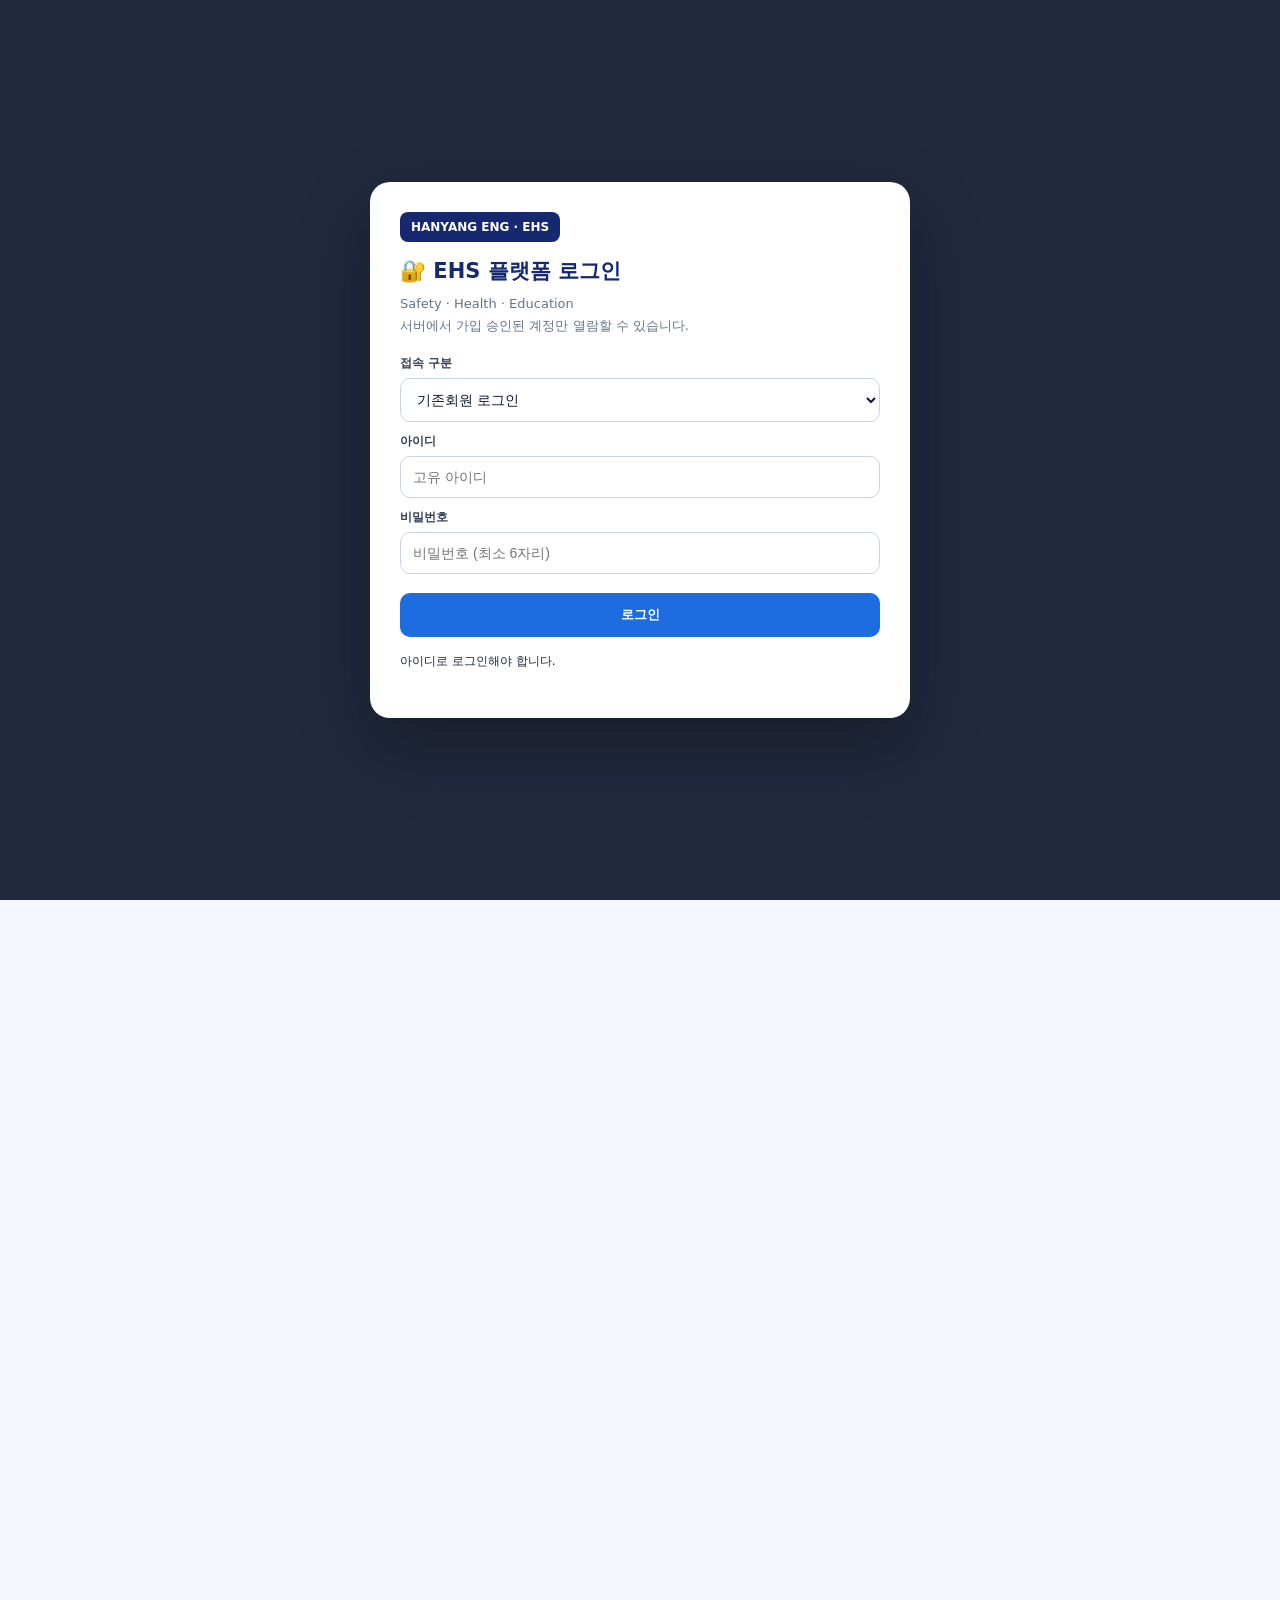
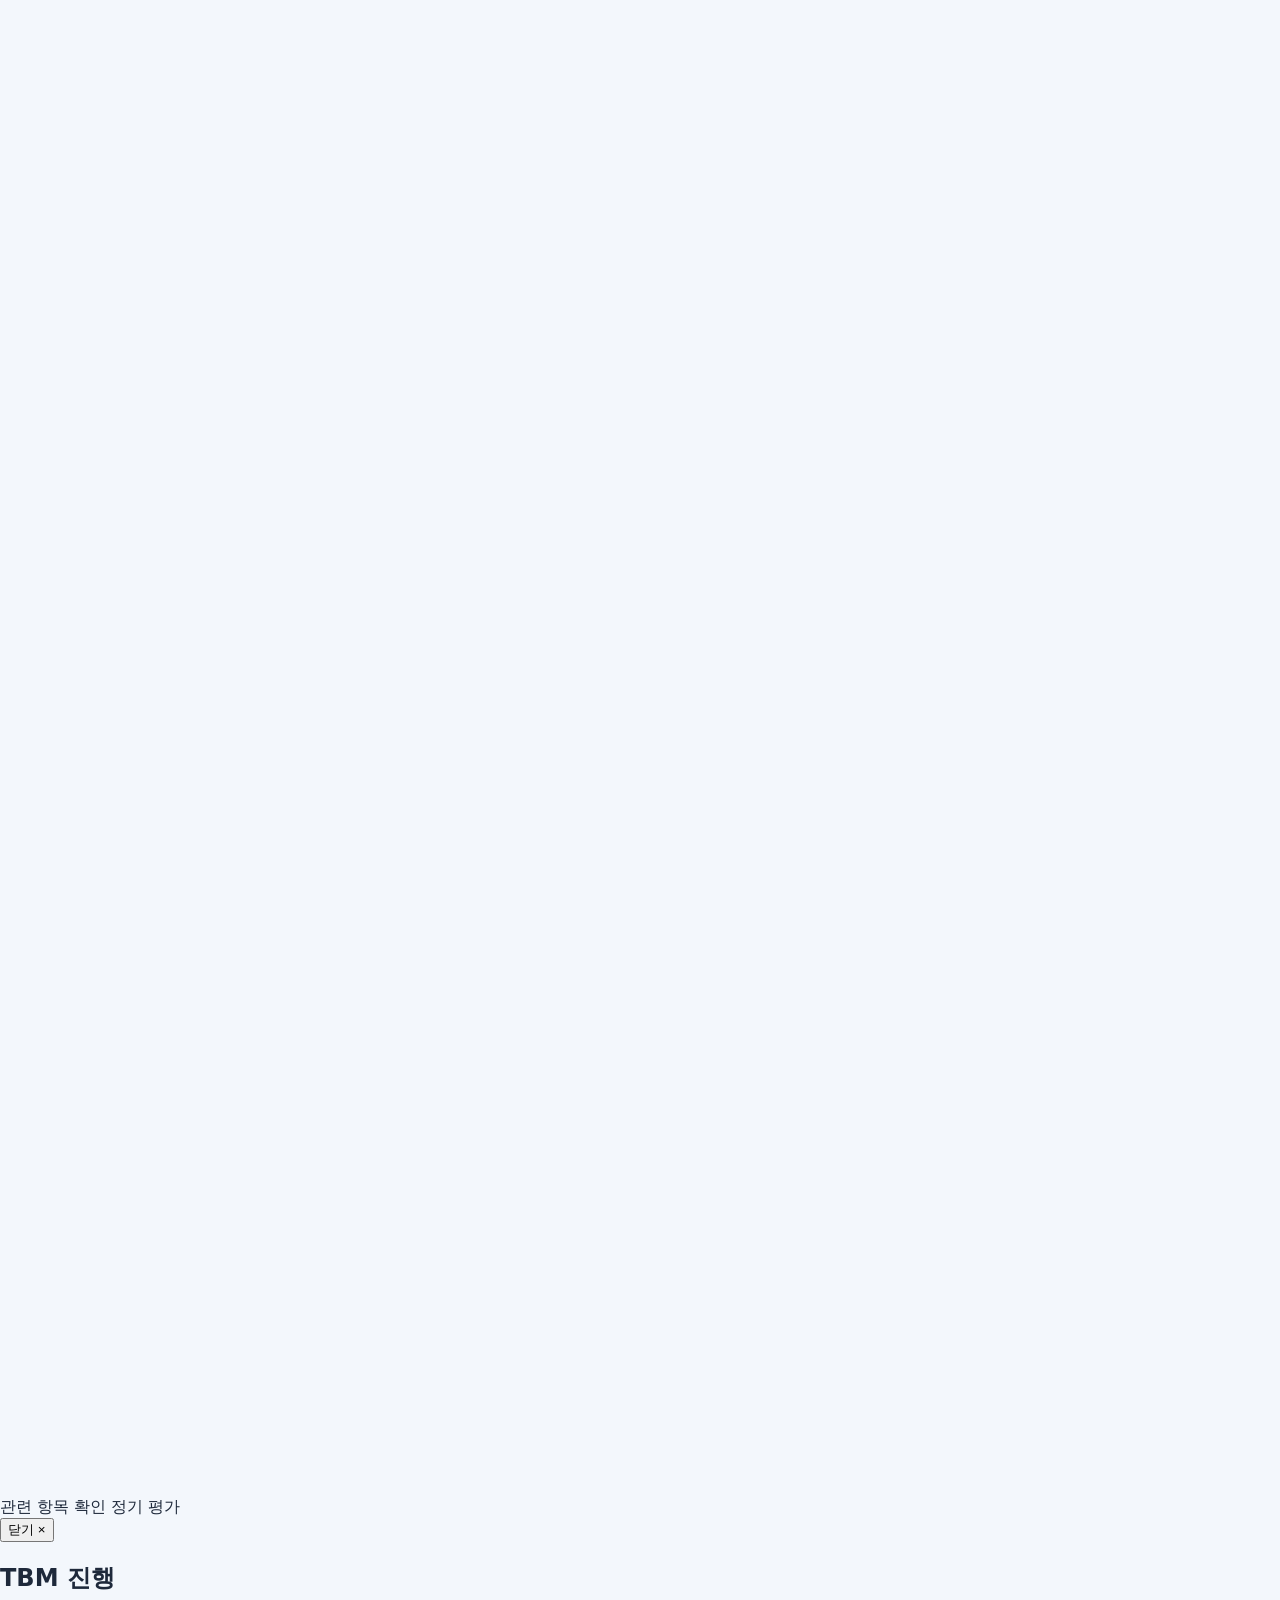
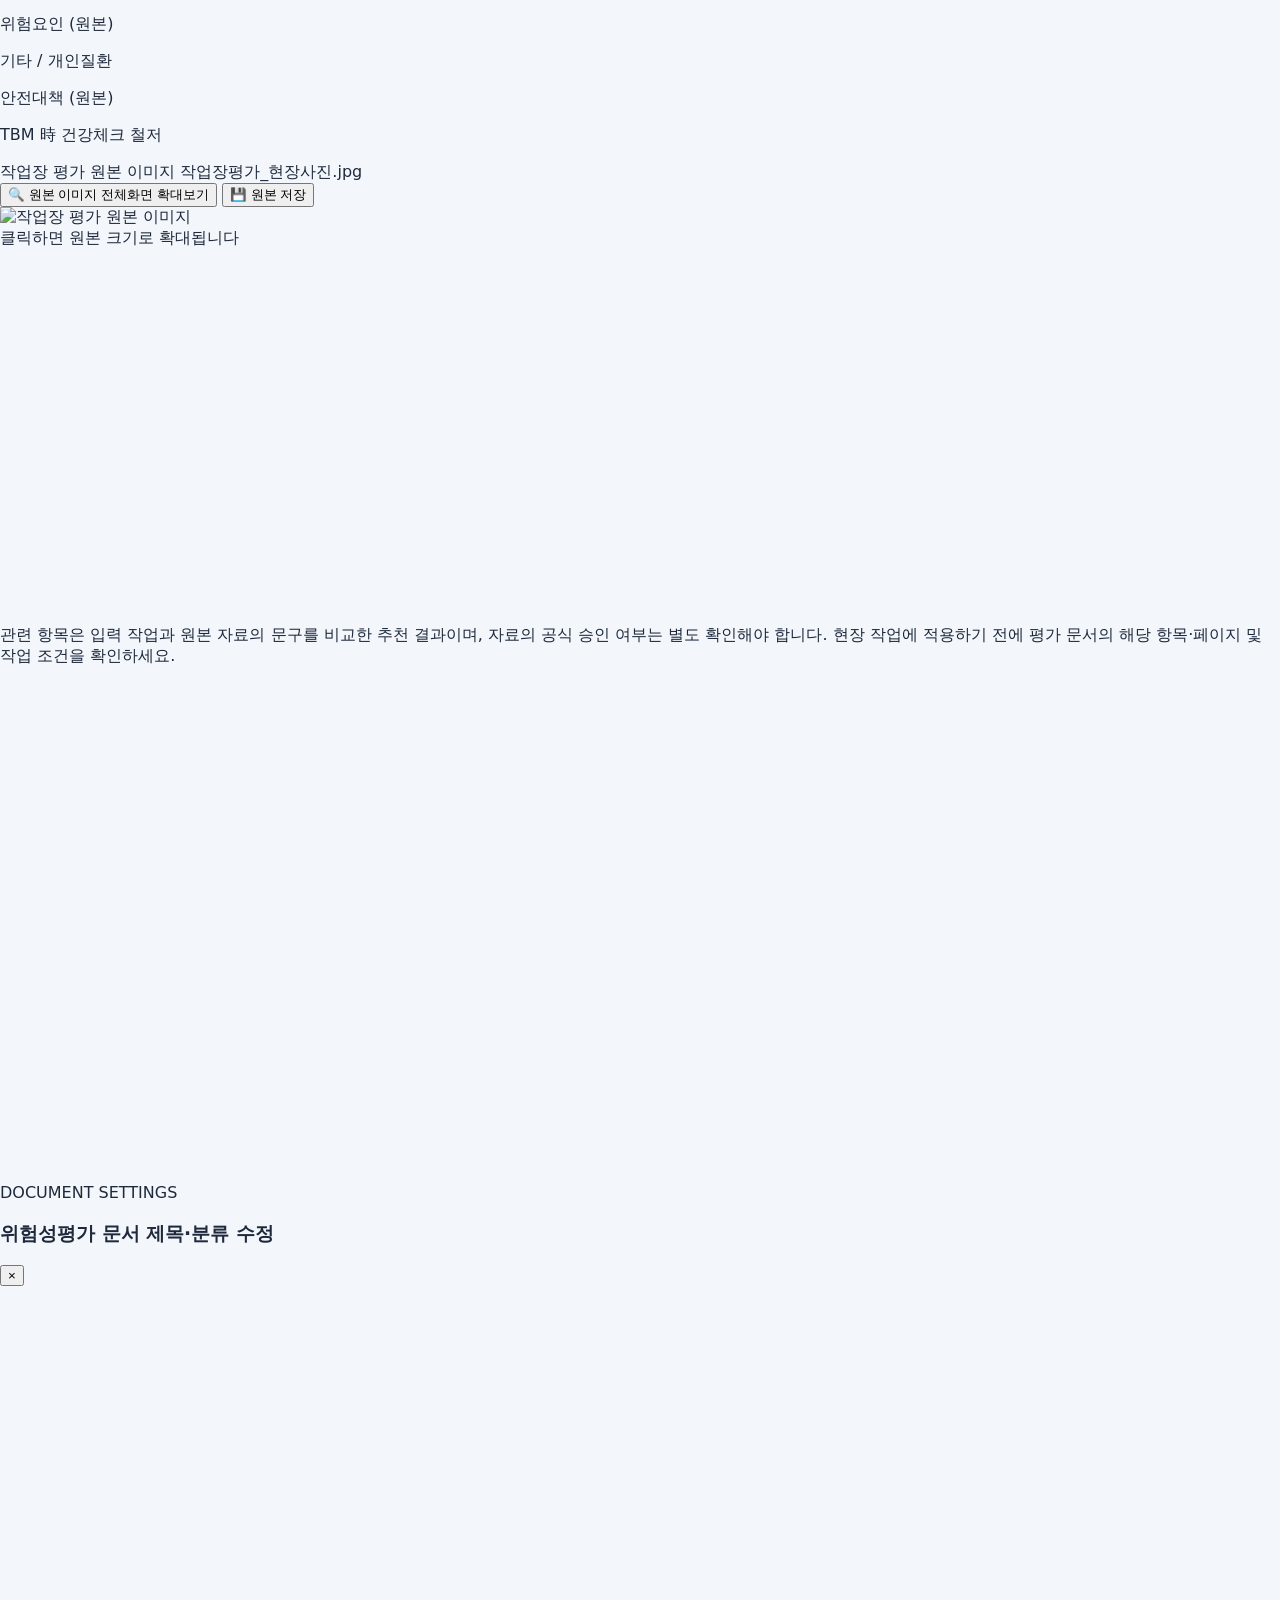
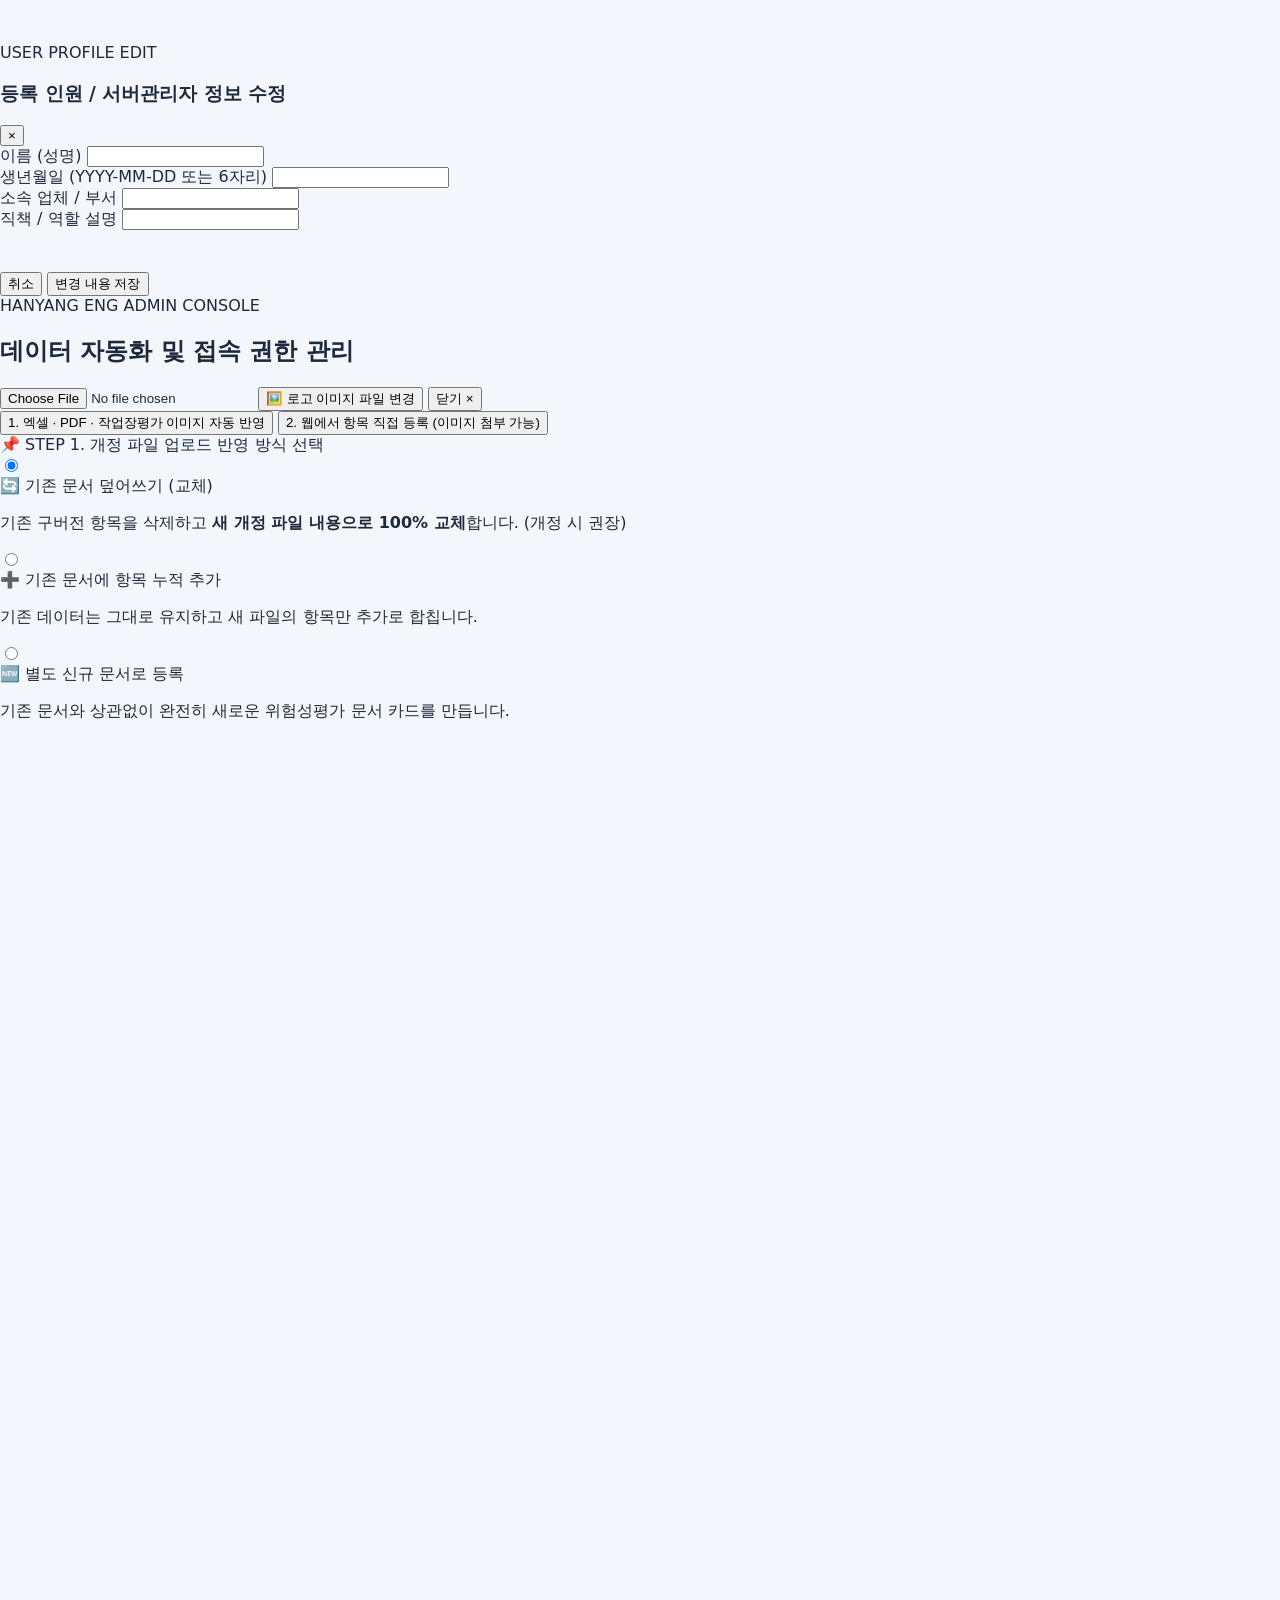
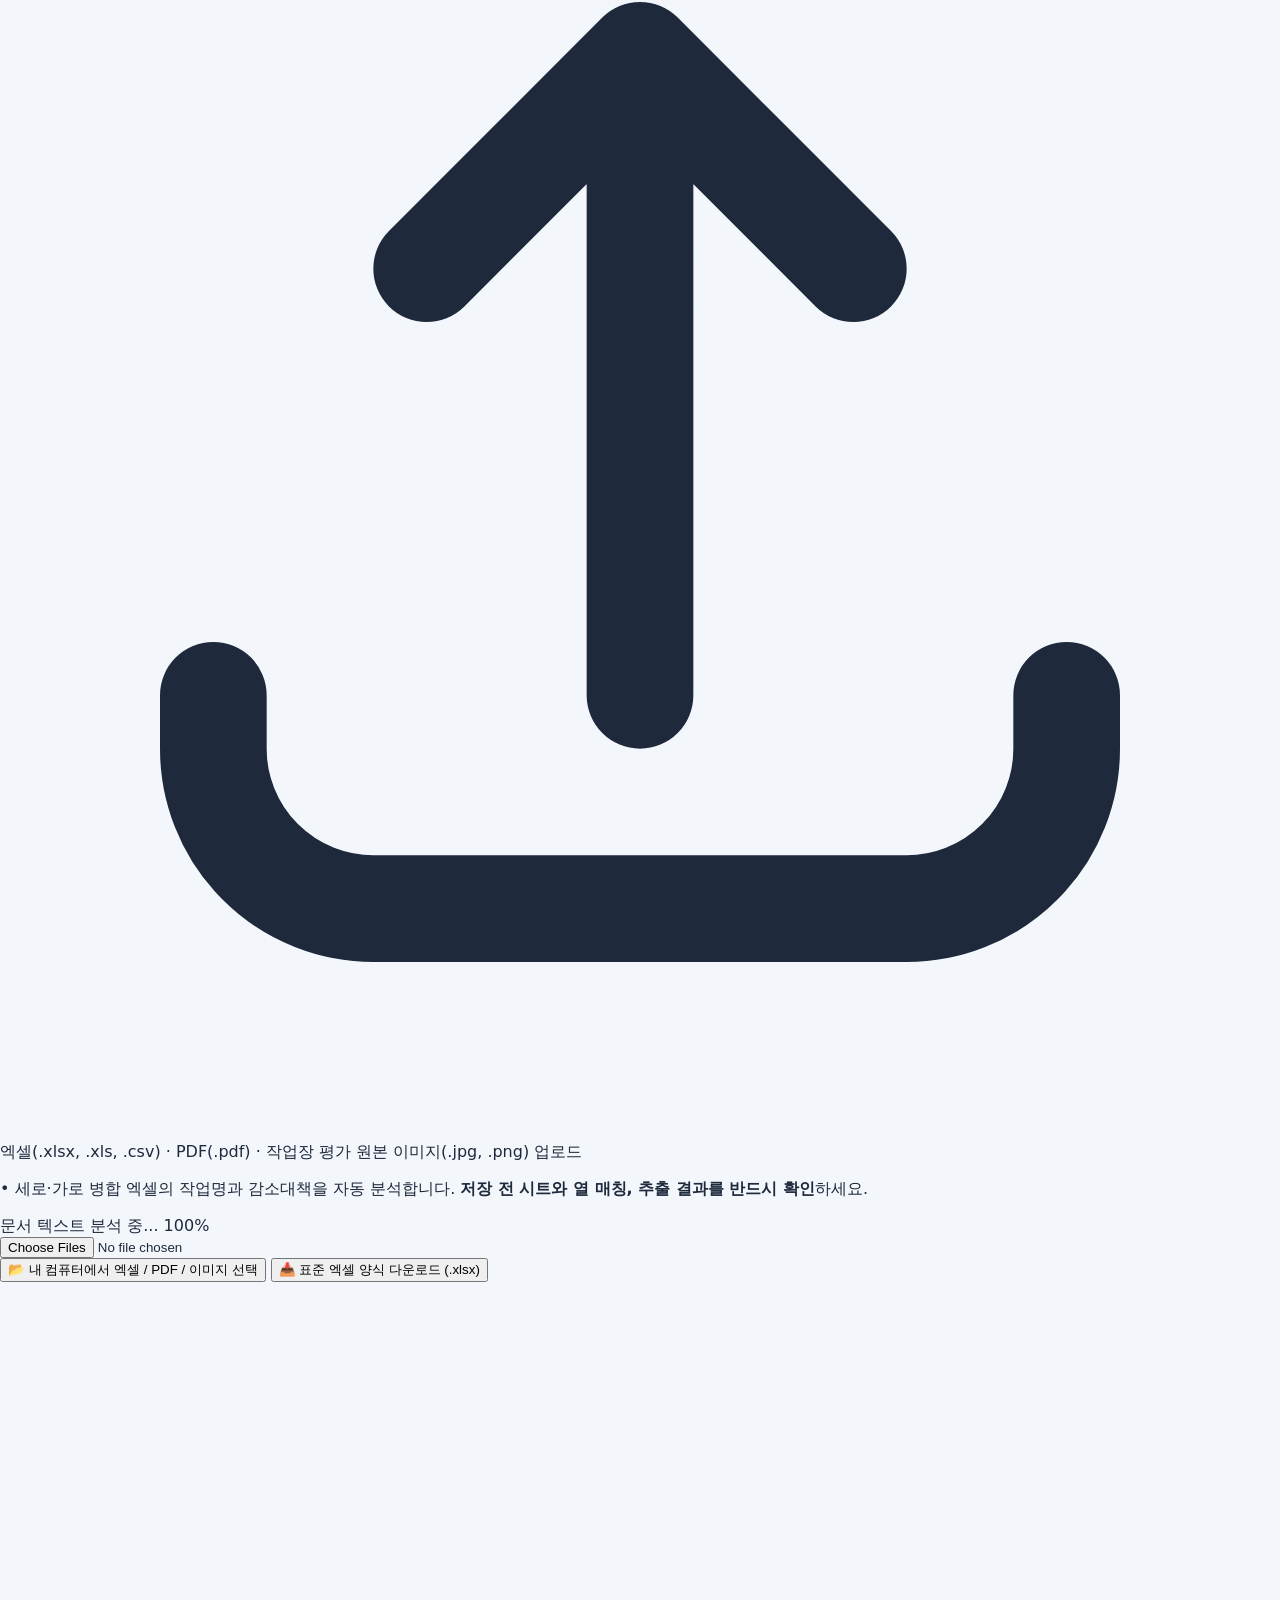
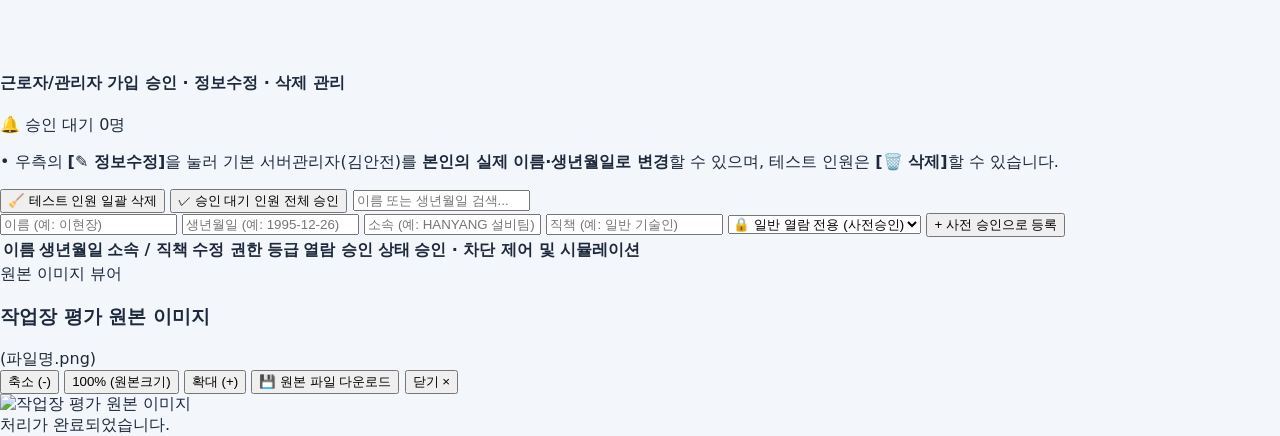
==== index.html @ 73faa761 "Escape untrusted risk display values and inline IDs only; retain Excel parsing, revision and storage" ====
<!DOCTYPE html>
<html lang="ko">
<head>
  <meta charset="UTF-8" />
  <meta name="viewport" content="width=device-width, initial-scale=1.0" />
  <link rel="stylesheet" href="./mobile-spreadsheet-export.css?v=20261122-1">
  <script src="./mobile-export-guard.js?v=20261122-1"></script>
  <!-- Browser-side baseline: does not alter login, account approval, or inline app scripts. -->
  <meta http-equiv="Content-Security-Policy" content="object-src 'none'; base-uri 'self'; form-action 'self'">
  <meta name="referrer" content="no-referrer">
  <title>한양이엔지 EHS 플랫폼 | 위험성평가 검색기</title>
  <!-- Tailwind CSS CDN -->
  <script src="https://cdn.tailwindcss.com"></script>
  <!-- SheetJS (엑셀 파일 자동 파싱 및 다운로드 라이브러리) -->
  <script src="https://cdnjs.cloudflare.com/ajax/libs/xlsx/0.18.5/xlsx.full.min.js"></script>
  <!-- Mozilla PDF.js (PDF 문서 텍스트 추출 및 자동 파싱 라이브러리) -->
  <script src="https://cdnjs.cloudflare.com/ajax/libs/pdf.js/3.11.174/pdf.min.js"></script>
  <!-- Pretendard 웹폰트 -->
  <link rel="stylesheet" as="style" crossorigin href="https://cdn.jsdelivr.net/gh/orioncactus/pretendard@v1.3.9/dist/web/static/pretendard.min.css" />
  <style>
    body {
      font-family: 'Pretendard', -apple-system, BlinkMacSystemFont, system-ui, Roboto, sans-serif;
      background-color: #f3f7fc;
      color: #1e293b;
      margin: 0;
      padding: 0;
    }
    ::-webkit-scrollbar {
      width: 8px;
      height: 8px;
    }
    ::-webkit-scrollbar-track {
      background: #f1f5f9;
    }
    ::-webkit-scrollbar-thumb {
      background: #cbd5e1;
      border-radius: 4px;
    }
    ::-webkit-scrollbar-thumb:hover {
      background: #94a3b8;
    }
    .item-card-accent {
      border-left: 4px solid #1d6ce0;
    }
    .hero-banner-bg {
      background: linear-gradient(135deg, #ffffff 0%, #f8fbff 60%, #eef5ff 100%);
    }
  </style>
<style id="sheUnifiedPortalStyles">
:root{--she-navy:#16286e;--she-blue:#1d6ce0;--she-muted:#64748b}
body.she-portal-active > main{display:none!important}
body.she-locked > main,body.she-locked > header,body.she-locked #shePortal{visibility:hidden!important}
body:not(.she-portal-active) #shePortal{display:none!important}
#shePortal{width:min(1180px,calc(100% - 32px));margin:30px auto 80px;flex:1}
.she-hero{background:linear-gradient(120deg,#16286e 0%,#1d6ce0 100%);color:white;border-radius:24px;padding:38px 40px 35px;box-shadow:0 18px 40px #16286e20}
.she-kicker{font-weight:900;letter-spacing:1.7px;color:#bfdbfe;font-size:12px;margin-bottom:14px}
.she-hero h1{font-size:clamp(23px,3.8vw,36px);font-weight:900;letter-spacing:-1.2px;line-height:1.38}
.she-hero h1 small{display:block;font-size:clamp(15px,2.1vw,19px);font-weight:650;letter-spacing:0;margin-top:6px;color:#e0e7ff}
.she-portal-search{margin-top:30px;display:flex;gap:8px;border-radius:14px;padding:6px;background:white;box-shadow:0 6px 25px #02061733}
.she-portal-search input{min-width:0;flex:1;font-size:15px;font-weight:600;color:#1e293b;padding:12px 15px;border:0;outline:none;border-radius:10px}
.she-portal-search button{border:0;border-radius:10px;padding:12px 24px;color:white;background:#16286e;font-weight:800;cursor:pointer}
.she-portal-search button:hover{background:#0c1e5d}
.she-section-heading{font-size:20px;font-weight:900;margin:30px 2px 17px;color:#16286e}
.she-modules{display:grid;grid-template-columns:repeat(3,minmax(0,1fr));gap:16px}
.she-module{background:white;min-height:218px;border:1px solid #dae6f5;border-radius:20px;padding:24px;display:flex;flex-direction:column;justify-content:space-between;align-items:flex-start;box-shadow:0 8px 25px #16286e0a;transition:transform .16s,border .16s}
.she-module:hover{transform:translateY(-3px);border-color:#93c5fd;box-shadow:0 12px 32px #16286e1c}
.she-module-icon{font-size:40px;line-height:1.25}
.she-module-label{font-size:18px;color:#16286e;font-weight:900;letter-spacing:-.2px;margin-top:14px}
.she-module-sub{font-size:13px;color:#52617a;font-weight:750;letter-spacing:.2px}
.she-module button{padding:10px 13px;border-radius:10px;border:1px solid #dbeafe;background:#eff6ff;color:#1d4ed8;font-size:12px;font-weight:850;cursor:pointer;align-self:stretch;text-align:center;margin-top:16px}
.she-module button:hover{background:#dbeafe}
.she-module.is-disabled{opacity:.54;filter:grayscale(.3)}
.she-module.is-disabled button{background:#f1f5f9;color:#64748b;border-color:#e2e8f0}
.she-header-control{display:none;align-items:center;gap:4px;padding:7px 10px;border-radius:9px;background:#f1f5f9;border:1px solid #cbd5e1;color:#334155;font-size:12px;font-weight:800;cursor:pointer;white-space:nowrap}
#sheMaintenanceToggle.is-on{background:#fef3c7;color:#92400e;border-color:#f59e0b}
#sheSearchBackButton{background:#eaf2ff;color:#1d4ed8}
.she-modal-backdrop{position:fixed;inset:0;z-index:100030;background:rgba(5,13,37,.88);backdrop-filter:blur(5px);display:flex;align-items:center;justify-content:center;padding:18px}
.she-modal-backdrop.hidden{display:none!important}
.she-gate-box{background:white;border-radius:20px;padding:30px;box-shadow:0 28px 70px #0005;width:min(480px,100%);max-height:90vh;overflow-y:auto}
.she-gate-logo{display:inline-flex;background:#16286e;color:white;border-radius:8px;font-weight:900;padding:8px 11px;font-size:12px}
.she-gate-box h2{font-size:21px;color:#16286e;font-weight:900;margin:15px 0 8px}
.she-gate-box p{color:#64748b;font-size:13px;line-height:1.7;margin:0 0 18px}
.she-gate-form{display:flex;flex-direction:column;gap:11px}
.she-gate-form label{font-weight:750;color:#334155;font-size:12px;display:flex;flex-direction:column;gap:6px}
.she-gate-form input,.she-gate-form select{background:white;color:#0f172a;border:1px solid #cbd5e1;border-radius:10px;padding:12px;font-size:14px;outline:none}
.she-gate-form [hidden]{display:none!important}
.she-gate-form button{border:0;background:#1d6ce0;color:white;font-weight:850;border-radius:10px;padding:13px;margin-top:8px;cursor:pointer}
.she-gate-form button:disabled{opacity:.5;cursor:wait}
#sheAuthMessage{min-height:36px;font-size:12px;line-height:1.5;margin-top:15px;white-space:pre-wrap}
.she-maint-box{text-align:center;background:white;padding:46px 34px;border-radius:22px;max-width:475px;width:100%}
.she-maint-box h2{font-size:24px;color:#16286e;font-weight:900;margin:12px 0}
.she-maint-box p{font-size:14px;color:#475569;line-height:1.7}
.she-maint-box button{border:0;border-radius:10px;background:#1d6ce0;color:white;padding:12px 20px;font-weight:800;margin-top:17px;cursor:pointer}
.she-permission-chips{display:flex;gap:5px;flex-wrap:wrap;min-width:290px}
.she-permission-chips label{display:inline-flex;gap:3px;align-items:center;background:#eff6ff;border:1px solid #bfdbfe;border-radius:7px;padding:5px 7px;color:#1e40af;font-size:10px;font-weight:900}
.she-permission-chips input{accent-color:#1d6ce0;width:14px;height:14px}
.she-fixed-label{font-size:10px;color:#2563eb;margin-top:6px;font-weight:800}
.she-risk-card:focus-visible{outline:3px solid #60a5fa;outline-offset:2px}
.she-risk-top{display:flex;justify-content:space-between;align-items:flex-start;gap:12px}
.she-risk-top h4{font-size:16px;font-weight:900;color:#0f172a;line-height:1.5}
.she-risk-top>span{font-size:12px;color:#64748b;white-space:nowrap}
.she-risk-badges{display:flex;gap:7px;flex-wrap:wrap;margin:14px 0}
.she-badge{border-radius:6px;padding:4px 8px;font-size:11px;font-weight:750;overflow-wrap:anywhere}
.she-badge-blue{background:#eff6ff;color:#1d4ed8}.she-badge-red{background:#fef2f2;color:#b91c1c}
.she-badge-slate{background:#f1f5f9;color:#475569}.she-badge-green{background:#ecfdf5;color:#047857}
.she-measure{background:#f8fafd;border:1px solid #e2e8f0;border-radius:12px;padding:15px;margin:12px 0}
.she-measure strong{font-size:12px;color:#1d6ce0}.she-measure p{font-size:13px;color:#334155;line-height:1.75;white-space:pre-wrap;margin-top:6px}
.she-image-row{display:flex;gap:13px;align-items:center;background:#eff6ff;border-radius:12px;padding:12px;margin:12px 0;font-size:12px;color:#1d4ed8}
.she-image-row img{height:64px;width:100px;object-fit:cover;border-radius:6px;flex-shrink:0}
.she-risk-meta{display:flex;gap:15px;flex-wrap:wrap;align-items:center;justify-content:space-between;font-size:12px;color:#64748b;line-height:1.6}
.she-risk-meta b{color:#1d6ce0}
#shePaginationBar{display:flex;align-items:center;justify-content:space-between;gap:12px;flex-wrap:wrap;padding:20px 8px;margin:10px 0;color:#334155;font-size:13px;font-weight:750}
#shePaginationBar[hidden]{display:none!important}
#sheLoadMore{background:#1d6ce0;color:white;border-radius:10px;padding:10px 19px;font-weight:800;border:0;cursor:pointer}
#sheLoadMore[hidden]{display:none!important}
.she-empty-items{background:white;border:1px solid #e2e8f0;border-radius:14px;padding:38px;text-align:center;font-size:14px;color:#64748b}
#serverAdminAuthModal,#loginSwitchModal,#workerGateModal,#accessDeniedOverlay{display:none!important}
@media(max-width:850px){.she-modules{grid-template-columns:repeat(2,minmax(0,1fr))}#shePortal{width:calc(100% - 25px)}.she-hero{padding:28px 23px}}
@media(max-width:620px){.she-modules{grid-template-columns:1fr}.she-module{min-height:175px}.she-portal-search button{padding:9px 14px}.she-risk-top{flex-direction:column;gap:3px}.she-hero{padding:24px 18px}.she-gate-box{padding:24px}}
</style>
<script>window.__sheManagedPagination = true;</script>
<link rel="stylesheet" href="./mobile-main.css?v=20261121c" media="screen">
<style id="sheAdminMatrixStyles">
/* V24 user access matrix: fixed column geometry and matched checkbox rows. */
#sheSecureAdmin .she-admin-panel {
  box-sizing:border-box; width:min(100%,1280px); max-width:1280px;
  min-height:0!important; max-height:92dvh; overflow-y:auto;
  margin:0 auto; padding:24px 26px; background:#fff; border-radius:18px;
  color:#16286e; box-shadow:0 18px 60px rgba(13,34,78,.16);
}
#sheSecureAdmin .she-admin-table-wrap {
  border:1px solid #dce6f2; border-radius:12px; overflow:auto;
  background:#fff; scrollbar-gutter:stable;
}
#sheSecureAdmin table.she-admin-mobile-table {
  border-collapse:separate; border-spacing:0; table-layout:fixed;
  width:100%; min-width:1160px!important; font-size:12px;
}
#sheSecureAdmin .she-admin-mobile-table th,
#sheSecureAdmin .she-admin-mobile-table td {
  padding:11px 7px!important; box-sizing:border-box; text-align:center;
  vertical-align:middle; border-bottom:1px solid #e3eaf4;
}
#sheSecureAdmin .she-admin-mobile-table th {
  color:#19376b; font-weight:800; line-height:1.3;
  border-right:1px solid #e5edf7;
}
#sheSecureAdmin .she-admin-mobile-table thead tr:first-child th {
  background:#eaf2ff; border-bottom:1px solid #cbdcf5;
}
#sheSecureAdmin .she-admin-mobile-table thead tr:nth-child(2) th {
  background:#f5f9ff; color:#42628c; font-size:11px;
}
#sheSecureAdmin .she-admin-mobile-table tbody tr:nth-child(even) td {background:#f9fbfe}
#sheSecureAdmin .she-admin-mobile-table tbody tr:hover td {background:#eff6ff}
#sheSecureAdmin .she-admin-mobile-table tbody td:nth-child(-n+2) {
  text-align:left; font-weight:650; overflow-wrap:anywhere;
}
#sheSecureAdmin .she-admin-mobile-table td select {
  width:100%; min-width:0; max-width:100%; box-sizing:border-box;
  padding:8px 7px; text-align:center; font-size:12px;
  border:1px solid #cbd9eb; border-radius:8px; background:#fff; color:#243c68;
}
#sheSecureAdmin .she-admin-mobile-table td input[type="checkbox"] {
  width:18px; height:18px; margin:0 auto; display:block;
  accent-color:#1d6ce0; cursor:pointer;
}
#sheSecureAdmin .she-admin-mobile-table td input[type="checkbox"]:disabled {cursor:not-allowed}
#sheSecureAdmin .she-admin-mobile-table .she-admin-actions {
  display:flex; align-items:center; justify-content:center;
  flex-wrap:wrap; gap:6px;
}
#sheSecureAdmin .she-admin-mobile-table .she-admin-actions button {
  padding:7px 9px; white-space:nowrap; font-size:11px; line-height:1.4;
}
#sheSecureAdmin .she-admin-table-note {
  font-size:11px; color:#64748b; margin:7px 0 0; line-height:1.5;
}
@media (min-width:768px) and (max-width:1180px) {
  #sheSecureAdmin {padding:14px!important}
  #sheSecureAdmin .she-admin-panel {padding:18px!important;max-height:calc(100dvh - 28px)}
  #sheSecureAdmin .she-admin-table-wrap {border:0;overflow:visible}
  #sheSecureAdmin table.she-admin-mobile-table {
    display:block; min-width:0!important; width:100%; table-layout:auto;
  }
  #sheSecureAdmin .she-admin-mobile-table colgroup,
  #sheSecureAdmin .she-admin-mobile-table thead {display:none}
  #sheSecureAdmin .she-admin-mobile-table tbody {
    display:grid; grid-template-columns:minmax(0,1fr); gap:12px;
  }
  #sheSecureAdmin .she-admin-mobile-table tbody tr {
    display:grid; grid-template-columns:repeat(4,minmax(0,1fr));
    gap:8px; padding:14px; background:#fff; border:1px solid #dce6f2!important;
    border-radius:12px; box-shadow:0 4px 12px rgba(22,40,110,.04);
  }
  #sheSecureAdmin .she-admin-mobile-table tbody td {
    display:flex; min-width:0; flex-direction:column; align-items:center;
    justify-content:center; gap:8px; padding:9px 5px!important;
    text-align:center!important; border:0; border-radius:8px;
    background:#f7faff;
  }
  #sheSecureAdmin .she-admin-mobile-table tbody td:nth-child(-n+5) {
    background:#eef4fd; overflow-wrap:anywhere;
  }
  #sheSecureAdmin .she-admin-mobile-table tbody td::before {
    content:attr(data-mobile-label); display:block; font-size:11px;
    font-weight:750; color:#607694; line-height:1.25;
  }
  #sheSecureAdmin .she-admin-mobile-table tbody td:last-child {
    grid-column:1/-1; display:flex; flex-direction:row;
    justify-content:space-between; padding:9px 12px!important;
    background:#f1f5fb;
  }
  #sheSecureAdmin .she-admin-mobile-table tbody td select {font-size:12px}
  #sheSecureAdmin .she-admin-mobile-table .she-admin-actions {justify-content:flex-end}
}
@media (max-width:767px) {
  #sheSecureAdmin .she-admin-panel {width:100%;max-height:calc(100dvh - 20px);padding:14px!important}
  #sheSecureAdmin .she-admin-table-wrap {border:0;overflow:visible}
  #sheSecureAdmin table.she-admin-mobile-table {min-width:0!important}
  #sheSecureAdmin .she-admin-mobile-table .she-admin-actions {justify-content:flex-end}
}
</style>
</head>
<body class="min-h-screen flex flex-col she-locked">

<div id="sheAuthOverlay" class="she-modal-backdrop" role="dialog" aria-modal="true" aria-label="한양이엔지 EHS 로그인">
  <div class="she-gate-box"><span class="she-gate-logo">HANYANG ENG · EHS</span>
    <h2>🔐 EHS 플랫폼 로그인</h2><p>Safety · Health · Education<br>서버에서 가입 승인된 계정만 열람할 수 있습니다.</p>
    <form id="sheGateForm" class="she-gate-form">
      <label>접속 구분 <select id="sheGateMode"><option value="login">기존회원 로그인</option><option value="register">신규 가입 승인 신청</option></select></label>
      <label>아이디 <input type="text" id="sheGateName" required autocomplete="username" minlength="4" maxlength="32" pattern="[a-z0-9][a-z0-9._-]{3,31}" placeholder="고유 아이디"></label>
      <label>비밀번호 <input id="sheGateBirth" type="password" required minlength="6" maxlength="128" placeholder="최소 6자리 비밀번호" autocomplete="current-password"></label>
      <label hidden>성명 (가입 신청 전용) <input id="sheGatePin" type="text" maxlength="100" autocomplete="name" placeholder="신규 가입 신청자 성명"></label>
      <label id="sheGateDeptWrap" hidden>소속 업체·부서 <input id="sheGateDept" type="text" maxlength="80" placeholder="소속 업체 및 부서"></label>
      <button id="sheGateSubmit" type="submit">로그인</button>
    </form>
    <div id="sheAuthMessage" role="status" aria-live="polite">서버 회원 명단과 권한을 확인합니다.</div>
  </div>
</div>
<div id="sheMaintenanceOverlay" class="she-modal-backdrop hidden" role="alertdialog" aria-modal="true">
  <div class="she-maint-box"><div style="font-size:46px">🔧</div><h2>한양이엔지 EHS 플랫폼 서버 점검 중</h2>
    <p>현재 시스템 점검 중입니다.<br>최고관리자를 제외한 사용자의 접속이 일시 제한됩니다.</p>
    <button type="button" id="sheRefreshAccess">점검 상태 다시 확인</button>
  </div>
</div>

  <!-- =========================================================
       접속 권한 차단 시 표시되는 전체 화면 오버레이
  ========================================================== -->
  <div id="accessDeniedOverlay" class="hidden fixed inset-0 z-50 bg-slate-900/90 backdrop-blur-sm flex items-center justify-center p-4">
    <div class="bg-white rounded-2xl max-w-md w-full p-8 shadow-2xl text-center border border-red-100">
      <div id="deniedOverlayIconBox" class="w-16 h-16 rounded-full bg-red-50 text-red-600 flex items-center justify-center mx-auto mb-5">
        <svg class="w-8 h-8" fill="none" stroke="currentColor" viewBox="0 0 24 24">
          <path stroke-linecap="round" stroke-linejoin="round" stroke-width="2" d="M12 9v2m0 4h.01m-6.938 4h13.856c1.54 0 2.502-1.667 1.732-3L13.732 4c-.77-1.333-2.694-1.333-3.464 0L3.34 16c-.77 1.333.192 3 1.732 3z"/>
        </svg>
      </div>
      <h2 id="deniedOverlayTitle" class="text-2xl font-bold text-slate-900 mb-2">접속 권한이 제한되었습니다</h2>
      <p id="deniedUserInfo" class="text-sm text-slate-600 mb-6 leading-relaxed">
        현재 접속하신 계정은 관리자에 의해 열람 권한이 회수(차단)된 상태입니다.<br/>안전관리 부서 관리자에게 문의해 주세요.
      </p>
      <div class="flex flex-col sm:flex-row gap-2.5 justify-center">
        <button onclick="openWorkerGateModal()" class="px-4 py-2.5 rounded-lg bg-[#16286e] hover:bg-blue-950 text-white font-semibold text-xs sm:text-sm transition">
          🔐 이름·생년월일 접속/가입창
        </button>
        <button onclick="openLoginSwitchModal()" class="px-4 py-2.5 rounded-lg bg-[#1d6ce0] hover:bg-blue-700 text-white font-semibold text-xs sm:text-sm transition">
          다른 사용자로 전환
        </button>
        <button onclick="handleHeaderAdminClick()" class="px-4 py-2.5 rounded-lg border border-slate-300 hover:bg-slate-50 text-slate-700 font-semibold text-xs sm:text-sm transition">
          서버관리자 승인 열기
        </button>
      </div>
    </div>
  </div>

  <!-- =========================================================
       실제 현장 접속 화면: 이름 + 생년월일 로그인 및 열람 승인 신청 게이트
  ========================================================== -->
  <div id="workerGateModal" class="hidden fixed inset-0 z-50 bg-slate-900/75 backdrop-blur-xs flex items-center justify-center p-4">
    <div class="bg-white rounded-2xl max-w-md w-full p-6 sm:p-8 shadow-2xl border border-slate-200">
      <div class="flex items-center justify-between mb-5">
        <div class="flex items-center gap-2">
          <span class="px-2.5 py-1 rounded-md bg-[#16286e] text-white text-xs font-extrabold">HANYANG ENG</span>
          <span class="text-xs font-bold text-slate-500">안전관리 시스템 본인 확인</span>
        </div>
        <button onclick="closeWorkerGateModal()" class="text-slate-400 hover:text-slate-600 text-xl font-bold leading-none">&times;</button>
      </div>

      <h3 class="text-xl font-extrabold text-slate-900 mb-1.5">이름 · 생년월일 접속 및 가입 신청</h3>
      <p class="text-xs text-slate-500 mb-5 leading-relaxed">
        • <strong>사전 승인된 인원</strong>: 이름과 생년월일 입력 즉시 열람 가능합니다.<br/>
        • <strong>신규 접속 인원</strong>: 가입(열람 신청) 접수 후 <strong>서버관리자가 승인하면</strong> 열람이 가능해집니다.
      </p>

      <form onsubmit="handleWorkerGateSubmit(event)" class="space-y-4">
        <div>
          <label class="block text-xs font-bold text-slate-700 mb-1">이름 (성명)</label>
          <input
            type="text"
            id="gateInputName"
            required
            placeholder="예: 이강현 (또는 기존 등록된 박설비)"
            class="w-full px-3.5 py-2.5 rounded-xl border border-slate-300 text-sm font-semibold focus:outline-none focus:border-blue-500"
          />
        </div>
        <div>
          <label class="block text-xs font-bold text-slate-700 mb-1">생년월일 (6자리 또는 YYYY-MM-DD)</label>
          <input
            type="text"
            id="gateInputBirth"
            required
            placeholder="예: 1994-08-21 또는 940821"
            class="w-full px-3.5 py-2.5 rounded-xl border border-slate-300 text-sm font-mono font-semibold focus:outline-none focus:border-blue-500"
          />
        </div>
        <div>
          <label class="block text-xs font-bold text-slate-700 mb-1">소속 업체 / 공정 (신규 가입 신청 시 기재)</label>
          <input
            type="text"
            id="gateInputDept"
            placeholder="예: HANYANG 설비팀 / 협력사 배관팀"
            class="w-full px-3.5 py-2.5 rounded-xl border border-slate-300 text-sm focus:outline-none focus:border-blue-500"
          />
        </div>

        <button
          type="submit"
          class="w-full py-3 rounded-xl bg-[#1d6ce0] hover:bg-blue-700 text-white font-extrabold text-sm shadow-sm transition"
        >
          본인 확인 및 접속 (미등록 시 승인 신청)
        </button>
      </form>

      <div class="mt-4 pt-4 border-t border-slate-100 flex items-center justify-between text-xs text-slate-500">
        <span>빠른 테스트:</span>
        <div class="flex gap-1.5">
          <button type="button" onclick="fillWorkerGateSample('박설비', '1992-11-03', 'P4 Ph2(SUP) 설비')" class="px-2.5 py-1 rounded bg-emerald-50 text-emerald-700 font-bold hover:bg-emerald-100">
            승인된 인원 입력
          </button>
          <button type="button" onclick="fillWorkerGateSample('정신규', '1996-04-12', '복합동 덕트팀')" class="px-2.5 py-1 rounded bg-amber-50 text-amber-700 font-bold hover:bg-amber-100">
            신규 미승인자 가입체험
          </button>
        </div>
      </div>
    </div>
  </div>

  <!-- =========================================================
       상단 네비게이션 헤더
  ========================================================== -->
  <header class="bg-white border-b border-slate-200/80 sticky top-0 z-30">
    <div id="sheHeaderShell" class="max-w-[1180px] mx-auto px-4 sm:px-6 h-16 flex items-center justify-between">
      <div id="sheHeaderBrandRow" class="flex items-center space-x-4 cursor-pointer" onclick="resetToHome()">
        <div class="flex items-center select-none" id="headerLogoWrapper">
          <img id="customHeaderLogoImg" src="" alt="HANYANG ENG" class="hidden h-8 w-auto object-contain" />
          <div id="defaultHeaderLogoSvg" class="flex items-center gap-2">
            <svg class="w-8 h-7 shrink-0" viewBox="0 0 44 36" fill="none" xmlns="http://www.w3.org/2000/svg">
              <path d="M2 10C2 8.5 3.5 8 5 9C11 13 17 19.5 18.5 32.5C18.6 33.5 17.8 34 16.5 34C8.5 34 2 27.5 2 18V10Z" fill="#16286e"/>
              <path d="M42 10C42 8.5 40.5 8 39 9C33 13 27 19.5 25.5 32.5C25.4 33.5 26.2 34 27.5 34C35.5 34 42 27.5 42 18V10Z" fill="#16286e"/>
              <path d="M13.5 4.5C13.5 3.2 14.5 2.5 16 2.5H28C29.5 2.5 30.5 3.2 30.5 4.5C26.5 10.5 24 19 23.2 33.5C23.1 34.2 22.6 34.5 22 34.5C21.4 34.5 20.9 34.2 20.8 33.5C20 19 17.5 10.5 13.5 4.5Z" fill="#16286e"/>
            </svg>
            <span class="font-extrabold text-[21px] sm:text-[23px] tracking-tight text-[#16286e] leading-none" style="font-family: 'Pretendard', 'Arial Black', sans-serif; letter-spacing: -0.03em;">
              HANYANG ENG
            </span>
          </div>
        </div>
      </div>

      <button id="sheMobileMenuToggle" class="she-mobile-menu-toggle" type="button"
        aria-controls="sheHeaderToolbar" aria-expanded="false">☰ 메뉴</button>
      <div id="sheHeaderToolbar" class="flex items-center space-x-2" data-mobile-open="false">
        <button onclick="openLoginSwitchModal()" type="button" title="현재 계정 및 업무 권한 상세보기" aria-label="현재 계정 및 업무 권한 상세보기" class="flex items-center space-x-2 px-3 py-1.5 rounded-lg bg-slate-100 hover:bg-slate-200/80 text-xs font-medium text-slate-700 transition">
          <span class="w-2 h-2 rounded-full bg-emerald-500" id="currentUserDot"></span>
          <span id="currentUserBadge">접속중: 김안전</span>
          <span id="currentUserRoleBadge" class="px-1.5 py-0.5 rounded text-[10px] font-extrabold bg-blue-600 text-white">서버관리자</span>
          <span class="text-[11px] text-blue-600 font-semibold underline ml-0.5" id="sheHeaderAccessShortcut">권한</span>
        </button>

        <button id="headerAdminBtn" style="display:none" onclick="handleHeaderAdminClick()" class="relative px-4 py-1.5 rounded-lg border border-slate-300 bg-white hover:bg-slate-50 text-slate-700 text-xs sm:text-sm font-semibold shadow-2xs transition flex items-center gap-1.5">
          <span id="headerAdminBtnText">⚙️ 엑셀·PDF 업로드 / 서버관리자</span>
          <span id="pendingCountHeaderBadge" class="hidden px-1.5 py-0.5 rounded-full bg-amber-500 text-white text-[10px] font-extrabold leading-none">1</span>
        </button>
<div id="sheHeaderActions" style="display:flex;gap:7px;align-items:center;flex-wrap:wrap;margin-left:auto;">
  <button id="sheSearchBackButton" class="she-header-control" type="button" style="display:none">🏠 EHS 메인으로</button>
  <button id="sheRiskRefreshBtn" class="she-header-control" type="button" style="display:none" title="서버에서 위험성평가 자료를 읽기 전용으로 다시 불러옵니다">🔄 자료 새로고침</button>
  <button id="sheV24PasswordChange" class="she-header-control" type="button" style="display:none">🔑 비밀번호 변경</button>
  <button id="sheLogoutBtn" class="she-header-control" type="button" style="display:none">🚪 로그아웃</button>
</div>
      </div>
    </div>
  </header>
  <script>
    // 모바일에서는 기본적으로 관리 기능을 접고, 필요한 경우에만 열어 사용합니다.
    (() => {
      const trigger = document.getElementById('sheMobileMenuToggle');
      const panel = document.getElementById('sheHeaderToolbar');
      if (!trigger || !panel) return;
      const setOpen = open => {
        panel.dataset.mobileOpen = String(open);
        trigger.setAttribute('aria-expanded', String(open));
        trigger.textContent = open ? '✕ 닫기' : '☰ 메뉴';
      };
      trigger.addEventListener('click', () => setOpen(panel.dataset.mobileOpen !== 'true'));
      panel.addEventListener('click', event => {
        if (event.target.closest('button') && window.matchMedia('(max-width:767px)').matches) {
          // 실행 동작은 기존 버튼에 맡깁니다. 메뉴만 접어 화면을 확보합니다.
          setOpen(false);
        }
      });
      document.addEventListener('keydown', event => {
        if (event.key === 'Escape' && panel.dataset.mobileOpen === 'true') {
          setOpen(false); trigger.focus();
        }
      });
      window.addEventListener('resize', () => {
        if (window.innerWidth > 767 && panel.dataset.mobileOpen === 'true') setOpen(false);
      });
    })();
  </script>

  <!-- =========================================================
       메인 컨텐츠 컨테이너
  ========================================================== -->

<section id="shePortal" aria-label="한양이엔지 EHS 플랫폼">
  <div class="she-hero">
    <div class="she-kicker">HANYANG ENG · EHS PLATFORM</div>
    <h1>한양이엔지 EHS 플랫폼 <small>안전 · 보건 · 인원 · 교육 통합관리</small></h1>
    <form id="shePortalSearchForm" class="she-portal-search" role="search">
      <input id="shePortalSearch" type="search" required placeholder="🔎 빠른 작업명 검색 · 예: 지게차, 고소, 밀폐공간" aria-label="빠른 작업명 검색" />
      <button type="submit">위험성평가 검색 →</button>
    </form>
  </div>
  <h2 class="she-section-heading">통합 업무 모듈</h2>
  <div class="she-modules">
    <article class="she-module" data-she-module="safety"><div><div class="she-module-icon">🛡️</div><h3 class="she-module-label">SAFETY</h3><div class="she-module-sub">위험성평가</div></div><button type="button">바로 접속하기 →</button></article>
    <article class="she-module" data-she-module="health"><div><div class="she-module-icon">🏥</div><h3 class="she-module-label">HEALTH</h3><div class="she-module-sub">보건</div></div><button type="button">시스템 열기 🔒 →</button></article>
    <article class="she-module" data-she-module="roster"><div><div class="she-module-icon">📋</div><h3 class="she-module-label">ROSTER</h3><div class="she-module-sub">근로자 연명부 리스트</div></div><button type="button">명부 관리 열기 →</button></article>
    <article class="she-module" data-she-module="education"><div><div class="she-module-icon">🎓</div><h3 class="she-module-label">EDUCATION</h3><div class="she-module-sub">교육관리 및 일정</div></div><button type="button">교육 리스트 열기 →</button></article>
    <article class="she-module" data-she-module="admin"><div><div class="she-module-icon">⚙️</div><h3 class="she-module-label">ADMIN CONSOLE</h3><div class="she-module-sub">서버 및 접속 권한 통합 관리</div></div><button type="button">관리자 설정 열기 →</button></article>
  </div>
</section>
  <main class="flex-1 max-w-[1180px] w-full mx-auto px-4 sm:px-6 py-8">
    <div id="sheSafetySyncStatus" role="status" aria-live="polite" style="text-align:right;font-size:12px;color:#64748b;margin:-6px 0 12px">안전 자료 연결 상태 확인 중...</div>

    <!-- 1. 히어로 배너 영역 -->
    <section class="hero-banner-bg rounded-2xl border border-slate-200/90 shadow-xs overflow-hidden mb-10 relative">
      <div class="grid grid-cols-1 lg:grid-cols-12 items-center">
        
        <div class="lg:col-span-7 p-6 sm:p-10 lg:pl-12 z-10">
          <div class="w-5 h-0.5 bg-amber-500 mb-3"></div>
          <h1 class="text-2xl sm:text-[32px] font-extrabold text-slate-900 tracking-tight mb-2">
            위험성평가 검색기
          </h1>
          <p class="text-slate-500 text-sm sm:text-[15px] mb-7">
            작업명을 입력하면 관련 위험성평가를 찾아드립니다.
          </p>

          <form onsubmit="handleSearchSubmit(event)" class="bg-white p-1.5 rounded-xl border border-slate-200 shadow-sm flex items-center max-w-xl focus-within:ring-2 focus-within:ring-blue-500/30 focus-within:border-blue-500 transition">
            <div class="pl-3.5 pr-2 text-slate-400">
              <svg class="w-5 h-5" fill="none" stroke="currentColor" viewBox="0 0 24 24">
                <path stroke-linecap="round" stroke-linejoin="round" stroke-width="2" d="M21 21l-6-6m2-5a7 7 0 11-14 0 7 7 0 0114 0z"/>
              </svg>
            </div>
            <input
              type="text"
              id="searchInput"
              placeholder="작업명 입력 (예: TBM, 준비 작업, 릴선, 반입, 덕트)"
              class="w-full py-2.5 px-2 text-sm sm:text-base text-slate-800 placeholder-slate-400 focus:outline-none bg-transparent"
            />
            <button
              type="button"
              id="clearSearchBtn"
              onclick="clearSearchInput(event)"
              class="hidden text-xs text-slate-400 hover:text-slate-600 px-2 py-1 mr-1"
              title="검색어 지우기"
            >
              ✕
            </button>
            <button
              type="submit"
              class="bg-[#1d6ce0] hover:bg-blue-700 text-white font-semibold text-sm sm:text-base px-6 py-2.5 rounded-lg shadow-xs transition shrink-0"
            >
              검색
            </button>
          </form>

          <div class="mt-3.5 flex flex-wrap items-center gap-1.5 text-xs text-slate-500">
            <span class="font-medium text-slate-400 mr-1">추천 검색:</span>
            <button onclick="quickSearch('TBM')" class="px-2.5 py-1 rounded-md bg-slate-100 hover:bg-blue-50 hover:text-blue-600 transition">TBM 진행</button>
            <button onclick="quickSearch('자재 반입')" class="px-2.5 py-1 rounded-md bg-slate-100 hover:bg-blue-50 hover:text-blue-600 transition">자재 반입 및 운반</button>
            <button onclick="quickSearch('덕트')" class="px-2.5 py-1 rounded-md bg-slate-100 hover:bg-blue-50 hover:text-blue-600 transition">덕트 설치</button>
            <button onclick="quickSearch('조도')" class="px-2.5 py-1 rounded-md bg-slate-100 hover:bg-blue-50 hover:text-blue-600 transition">조도 확보</button>
          </div>
        </div>

        <div class="lg:col-span-5 relative h-56 sm:h-64 lg:h-72 flex items-center justify-center overflow-hidden">
          <svg class="w-full h-full object-cover" viewBox="0 0 500 300" fill="none" xmlns="http://www.w3.org/2000/svg">
            <defs>
              <pattern id="hexGrid" width="46" height="40" patternUnits="userSpaceOnUse">
                <path d="M23 0L46 11.5V34.5L23 46L0 34.5V11.5L23 0Z" stroke="#dbeafe" stroke-width="1.2" fill="none"/>
              </pattern>
              <linearGradient id="glassGrad" x1="0" y1="0" x2="1" y2="1">
                <stop offset="0%" stop-color="#e0f2fe"/>
                <stop offset="100%" stop-color="#bae6fd"/>
              </linearGradient>
              <linearGradient id="wallGrad" x1="0" y1="0" x2="0" y2="1">
                <stop offset="0%" stop-color="#f8fafc"/>
                <stop offset="100%" stop-color="#cbd5e1"/>
              </linearGradient>
              <linearGradient id="pipeBlue" x1="0" y1="0" x2="1" y2="0">
                <stop offset="0%" stop-color="#38bdf8"/>
                <stop offset="100%" stop-color="#0284c7"/>
              </linearGradient>
            </defs>
            <rect width="500" height="300" fill="url(#hexGrid)" opacity="0.85"/>
            <polygon points="40,235 470,235 450,260 20,260" fill="#cbd5e1" opacity="0.5"/>
            <line x1="25" y1="240" x2="465" y2="240" stroke="#64748b" stroke-width="2"/>
            <rect x="65" y="95" width="115" height="145" fill="#1e3a8a" rx="2"/>
            <rect x="70" y="102" width="105" height="138" fill="url(#glassGrad)"/>
            <line x1="96" y1="102" x2="96" y2="240" stroke="#1e40af" stroke-width="2"/>
            <line x1="122" y1="102" x2="122" y2="240" stroke="#1e40af" stroke-width="2"/>
            <line x1="148" y1="102" x2="148" y2="240" stroke="#1e40af" stroke-width="2"/>
            <rect x="175" y="88" width="215" height="152" fill="url(#wallGrad)" stroke="#64748b" stroke-width="1.5"/>
            <rect x="168" y="80" width="228" height="10" fill="#475569"/>
            <rect x="200" y="65" width="45" height="15" fill="#94a3b8" stroke="#475569"/>
            <rect x="260" y="68" width="55" height="12" fill="#94a3b8" stroke="#475569"/>
            <rect x="242" y="104" width="92" height="17" rx="2.5" fill="#ffffff" stroke="#cbd5e1"/>
            <path d="M247 110C247 109.5 247.5 109.5 248 110C250 111.5 251.5 113.5 252 117.5C249 117.5 247 115.5 247 112.5V110Z" fill="#16286e"/>
            <path d="M259 110C259 109.5 258.5 109.5 258 110C256 111.5 254.5 113.5 254 117.5C257 117.5 259 115.5 259 112.5V110Z" fill="#16286e"/>
            <path d="M250.5 108H255.5C254.2 110.5 253.5 113 253.2 117.5H252.8C252.5 113 251.8 110.5 250.5 108Z" fill="#16286e"/>
            <text x="262" y="115.5" fill="#16286e" font-size="8.2" font-weight="900" letter-spacing="-0.2">HANYANG ENG</text>
            <rect x="390" y="145" width="58" height="95" fill="#e2e8f0" stroke="#64748b" stroke-width="1.5"/>
            <rect x="408" y="92" width="22" height="53" fill="#cbd5e1" stroke="#475569" stroke-width="1.5"/>
            <ellipse cx="419" cy="92" rx="11" ry="3.5" fill="#64748b"/>
            <circle cx="424" cy="72" r="10" fill="#e2e8f0" opacity="0.7"/>
            <circle cx="435" cy="54" r="14" fill="#f1f5f9" opacity="0.6"/>
            <circle cx="448" cy="35" r="18" fill="#f8fafc" opacity="0.5"/>
            <path d="M190 135 H355 V195" stroke="url(#pipeBlue)" stroke-width="14" stroke-linecap="round" stroke-linejoin="round"/>
            <path d="M190 135 H355 V195" stroke="#bae6fd" stroke-width="4" stroke-linecap="round" stroke-linejoin="round" opacity="0.7"/>
            <path d="M235 135 V180 H315 V205" stroke="url(#pipeBlue)" stroke-width="10" stroke-linecap="round" stroke-linejoin="round"/>
            <path d="M195 162 H280 V205" stroke="#0ea5e9" stroke-width="8" stroke-linecap="round" stroke-linejoin="round"/>
            <rect x="190" y="195" width="38" height="45" fill="#f8fafc" stroke="#64748b" stroke-width="1.5"/>
            <rect x="196" y="203" width="26" height="15" fill="#bae6fd"/>
            <rect x="262" y="195" width="38" height="45" fill="#f8fafc" stroke="#64748b" stroke-width="1.5"/>
            <rect x="268" y="203" width="26" height="15" fill="#bae6fd"/>
            <rect x="335" y="195" width="38" height="45" fill="#f8fafc" stroke="#64748b" stroke-width="1.5"/>
            <rect x="341" y="203" width="26" height="15" fill="#bae6fd"/>
            <rect x="75" y="212" width="30" height="28" fill="#0f102a"/>
            <rect x="80" y="215" width="20" height="25" fill="#fde047" opacity="0.75"/>
          </svg>
        </div>

      </div>
    </section>

    <!-- 2. 위험성평가 결과 헤더 및 필터 탭 영역 -->
    <section>
      <div class="flex items-center justify-between mb-4">
        <h2 class="text-lg sm:text-xl font-extrabold text-slate-900 tracking-tight">위험성평가 결과</h2>
        <span class="text-xs sm:text-sm font-medium text-slate-500">
          검색 항목 <strong id="totalItemCountText" class="font-bold text-slate-700">9,543</strong>건
        </span>
      </div>

      <div class="flex flex-wrap items-center gap-2 mb-5" id="categoryTabs">
        <button onclick="selectCategory('전체')" data-cat="전체" class="cat-tab px-4 py-2 rounded-lg text-xs sm:text-sm font-bold border transition bg-blue-50 text-[#1d6ce0] border-blue-300">
          전체
        </button>
        <button onclick="selectCategory('최초 평가')" data-cat="최초 평가" class="cat-tab px-4 py-2 rounded-lg text-xs sm:text-sm font-semibold border transition bg-white text-slate-600 border-slate-200 hover:bg-slate-50">
          최초 평가
        </button>
        <button onclick="selectCategory('정기 평가')" data-cat="정기 평가" class="cat-tab px-4 py-2 rounded-lg text-xs sm:text-sm font-semibold border transition bg-white text-slate-600 border-slate-200 hover:bg-slate-50">
          정기 평가
        </button>
        <button onclick="selectCategory('수시 평가')" data-cat="수시 평가" class="cat-tab px-4 py-2 rounded-lg text-xs sm:text-sm font-semibold border transition bg-white text-slate-600 border-slate-200 hover:bg-slate-50">
          수시 평가
        </button>
        <button onclick="selectCategory('작업장 평가')" data-cat="작업장 평가" class="cat-tab px-4 py-2 rounded-lg text-xs sm:text-sm font-semibold border transition bg-white text-slate-600 border-slate-200 hover:bg-slate-50">
          작업장 평가
        </button>
      </div>

      <div id="workplaceOnepagePanel" class="hidden bg-white border border-slate-200 rounded-xl overflow-hidden shadow-sm mb-4">
        <div class="px-4 py-3 bg-blue-50 border-b border-blue-100 flex justify-between gap-2 flex-wrap">
          <div><strong class="text-sm text-blue-950">ONE-PAGE 수시 위험성평가 실시 현황</strong>
          <p class="text-xs text-slate-600 mt-1">월별 실적 · 원본·이행사진·메일·제출 관리 · 엑셀 및 PDF 보고서</p></div>
          <span class="text-xs text-slate-500">V24 SAFETY 권한 적용</span>
        </div>
        <iframe id="workplaceOnepageFrame" title="ONE-PAGE 수시 위험성평가 통합 관리"
          loading="lazy" referrerpolicy="no-referrer"
          style="display:block;border:0;width:100%;height:min(85vh,960px);min-height:650px"
          sandbox="allow-same-origin allow-scripts allow-downloads allow-modals allow-popups"></iframe>
      </div>
      <!-- [화면 A] 등록된 위험성평가 문서 그리드 뷰 -->
      <div id="documentGridView">
        <div class="bg-white rounded-xl border border-slate-200/90 px-5 py-4 mb-5 flex flex-col sm:flex-row sm:items-center sm:justify-between gap-3 shadow-2xs">
          <div>
            <div class="flex items-center gap-2 flex-wrap">
              <h3 class="text-sm sm:text-[15px] font-bold text-slate-800">
                등록된 위험성평가 <span id="docCountText">6</span>개 문서
              </h3>
              <span id="adminEditGuideBadge" class="text-[11px] px-2 py-0.5 rounded-md bg-blue-50 text-[#1d6ce0] border border-blue-200 font-semibold">
                🛡️ 서버관리자 모드: 문서 제목·개정 수정 및 파일 덮어쓰기가 활성화되었습니다
              </span>
              <span id="readOnlyGuideBadge" class="hidden text-[11px] px-2 py-0.5 rounded-md bg-slate-100 text-slate-600 border border-slate-200 font-semibold">
                🔒 열람 전용 모드 (일반 기술인·관리자): 데이터 수정 및 파일 업로드는 서버관리자만 가능합니다
              </span>
            </div>
            <p class="text-xs text-slate-500 mt-0.5">
              평가서를 선택하면 실제 등록 항목과 원본 위치를 확인할 수 있습니다.
            </p>
          </div>
          <div class="flex flex-wrap items-center gap-2 self-start sm:self-center">
            <button id="adminNewDocBtn" onclick="openDocumentEditModal(null)" class="px-3 py-1.5 rounded-lg bg-[#1d6ce0] hover:bg-blue-700 text-white font-bold text-xs shadow-2xs transition">
              + 새 위험성평가 문서 등록
            </button>
            <button id="adminUploadDocBtn" onclick="openAdminModal('excel')" class="px-3 py-1.5 rounded-lg bg-emerald-50 hover:bg-emerald-100 text-emerald-700 border border-emerald-200 font-bold text-xs transition">
              📄 엑셀·PDF 자동 반영
            </button>
            <button onclick="showAllItemsView()" class="px-3 py-1.5 rounded-lg bg-slate-100 hover:bg-slate-200 text-slate-700 font-semibold text-xs transition">
              전체 항목 바로보기 &gt;
            </button>
          </div>
        </div>

        <div id="documentCardsContainer" class="grid grid-cols-1 md:grid-cols-2 gap-4"></div>
      </div>

      <!-- [화면 B] 상세 위험성평가 항목 리스트 뷰 (오름차순 / 내림차순 정렬 기능 포함) -->
      <div id="itemListView" class="hidden">
        <div class="bg-white rounded-xl border border-slate-200/90 px-6 py-4 mb-4 flex flex-col lg:flex-row lg:items-center lg:justify-between gap-3 shadow-2xs">
          <div>
            <div class="flex items-center gap-2.5 flex-wrap">
              <h3 id="selectedDocTitle" class="text-base sm:text-[17px] font-extrabold text-slate-900">
                SUP 덕트 설치 작업 정기 위험성평가
              </h3>
              <button id="editSelectedDocBtn" onclick="editCurrentlySelectedDocument()" class="px-2.5 py-1 rounded-md bg-slate-100 hover:bg-blue-50 text-slate-600 hover:text-[#1d6ce0] border border-slate-200 text-xs font-bold transition">
                ✎ 문서 제목·분류 수정
              </button>
            </div>
            <p id="selectedDocSubtitle" class="text-xs sm:text-sm text-slate-500 mt-0.5">
              SUP · 정기 평가 · 2,795개 항목
            </p>
          </div>

          <div class="flex flex-wrap items-center gap-2">
            <!-- 항목 정렬 기준 및 오름차순/내림차순 컨트롤 바 -->
            <div class="flex items-center gap-1.5 bg-slate-50 border border-slate-200/90 rounded-lg p-1">
              <select
                id="itemSortFieldSelect"
                onchange="handleItemSortFieldChange(this.value)"
                class="px-2.5 py-1.5 rounded-md bg-white border border-slate-200 text-xs font-bold text-slate-700 focus:outline-none focus:border-blue-500"
                title="정렬 기준 선택"
              >
                <option value="itemNo">정렬: 항목 번호순</option>
                <option value="rowNo">정렬: 엑셀 원본행순</option>
                <option value="taskTitle">정렬: 작업명(가나다)순</option>
              </select>

              <button
                type="button"
                id="sortAscBtn"
                onclick="setItemSortOrder('asc')"
                class="px-2.5 py-1.5 rounded-md text-xs font-extrabold transition bg-[#1d6ce0] text-white shadow-2xs"
                title="오름차순 정렬 (1→10, ㄱ→ㅎ)"
              >
                ▲ 오름차순
              </button>
              <button
                type="button"
                id="sortDescBtn"
                onclick="setItemSortOrder('desc')"
                class="px-2.5 py-1.5 rounded-md text-xs font-bold transition bg-white text-slate-600 hover:bg-slate-100"
                title="내림차순 정렬 (10→1, ㅎ→ㄱ)"
              >
                ▼ 내림차순
              </button>
            </div>

            <button id="adminManualAddItemBtn" onclick="openAdminModal('manual')" class="px-3.5 py-2 rounded-lg bg-blue-50 hover:bg-blue-100 text-[#1d6ce0] font-bold text-xs sm:text-sm transition">
              + 항목 직접 추가
            </button>
            <button onclick="switchToDocumentGrid()" class="px-4 py-2 rounded-lg border border-slate-300 bg-white hover:bg-slate-50 text-slate-700 font-bold text-xs sm:text-sm transition shadow-2xs">
              전체 문서 보기
            </button>
          </div>
        </div>

        <div id="itemCardsContainer" class="space-y-4"></div>
      </div>

    </section>
  </main>

  <!-- =========================================================
       [화면 C] 원본 위치 및 상세보기 모달 팝업
  ========================================================== -->
  <div id="itemDetailModal" class="hidden fixed inset-0 z-40 bg-slate-900/50 backdrop-blur-[2px] flex items-center justify-center p-4 overflow-y-auto">
    <div class="bg-white rounded-2xl max-w-3xl w-full p-6 sm:p-8 shadow-2xl border border-slate-200/90 my-8 max-h-[92vh] overflow-y-auto">
      
      <div class="flex items-center justify-between gap-2 mb-4">
        <div class="flex flex-wrap items-center gap-2">
          <span class="px-3 py-1 rounded-md bg-emerald-50 text-emerald-700 border border-emerald-200 text-xs font-bold">
            관련 항목 확인
          </span>
          <span id="modalEvalTypeBadge" class="px-3 py-1 rounded-md bg-blue-50 text-[#1d6ce0] border border-blue-200 text-xs font-bold">
            정기 평가
          </span>
        </div>

        <div class="flex items-center gap-2">
          <button
            id="toggleEditModeBtn"
            onclick="toggleModalEditMode()"
            class="px-3.5 py-2 rounded-xl border border-blue-200 bg-blue-50/70 hover:bg-blue-100 text-[#1d6ce0] text-xs sm:text-sm font-bold transition"
          >
            ✎ 웹에서 내용 수정
          </button>
          <button
            onclick="closeItemDetailModal()"
            class="px-4 py-2 rounded-xl border border-slate-200 hover:bg-slate-100 text-slate-600 text-xs sm:text-sm font-semibold transition flex items-center gap-1.5"
          >
            <span>닫기</span>
            <span class="text-slate-400 text-base leading-none">&times;</span>
          </button>
        </div>
      </div>

      <div id="modalReadView">
        <h2 id="modalTaskTitle" class="text-xl sm:text-2xl font-extrabold text-slate-900 mb-6">
          TBM 진행
        </h2>

        <div class="mb-5">
          <div class="text-xs sm:text-sm font-bold text-[#1d6ce0] mb-1.5">위험요인 (원본)</div>
          <p id="modalHazardText" class="text-sm sm:text-base text-slate-700 font-medium">
            기타 / 개인질환
          </p>
        </div>

        <div class="mb-7">
          <div class="text-xs sm:text-sm font-bold text-[#1d6ce0] mb-1.5">안전대책 (원본)</div>
          <p id="modalMeasureText" class="text-sm sm:text-[15px] text-slate-700 leading-relaxed">
            TBM 時 건강체크 철저
          </p>
        </div>

        <div id="modalImageSection" class="hidden mb-7 bg-slate-50 border border-blue-200 rounded-2xl p-4 sm:p-5">
          <div class="flex flex-col sm:flex-row sm:items-center justify-between gap-2 mb-3">
            <div class="flex items-center gap-2">
              <span class="px-2.5 py-0.5 rounded-md bg-blue-600 text-white text-xs font-extrabold">작업장 평가 원본 이미지</span>
              <span id="modalImageFileName" class="text-xs font-semibold text-slate-600 break-all">작업장평가_현장사진.jpg</span>
            </div>
            <div class="flex items-center gap-2 shrink-0">
              <button
                type="button"
                onclick="openOriginalImageViewerByCurrentModal()"
                class="px-3 py-1.5 rounded-lg bg-[#1d6ce0] hover:bg-blue-700 text-white text-xs font-bold shadow-2xs transition flex items-center gap-1"
              >
                🔍 원본 이미지 전체화면 확대보기
              </button>
              <button
                type="button"
                onclick="downloadCurrentModalImage()"
                class="px-3 py-1.5 rounded-lg border border-slate-300 bg-white hover:bg-slate-100 text-slate-700 text-xs font-bold transition"
              >
                💾 원본 저장
              </button>
            </div>
          </div>
          <div
            onclick="openOriginalImageViewerByCurrentModal()"
            class="relative group cursor-zoom-in rounded-xl overflow-hidden border border-slate-200 bg-white flex items-center justify-center max-h-96"
          >
            <img id="modalOriginalImagePreview" src="" alt="작업장 평가 원본 이미지" class="max-h-96 w-auto object-contain transition duration-200 group-hover:scale-[1.02]" />
            <div class="absolute bottom-3 right-3 bg-slate-900/75 text-white text-[11px] font-bold px-3 py-1.5 rounded-lg backdrop-blur-xs pointer-events-none">
              클릭하면 원본 크기로 확대됩니다
            </div>
          </div>
        </div>

        <div class="grid grid-cols-1 sm:grid-cols-2 gap-3 mb-6">
          <div class="bg-[#f8fafd] border border-slate-200/80 rounded-xl p-4">
            <div class="text-xs font-bold text-slate-400 mb-1">평가 종류</div>
            <div id="metaEvalType" class="text-sm sm:text-[15px] font-semibold text-slate-800">정기 평가</div>
          </div>
          <div class="bg-[#f8fafd] border border-slate-200/80 rounded-xl p-4">
            <div class="text-xs font-bold text-slate-400 mb-1">문서명</div>
            <div id="metaDocName" class="text-sm sm:text-[15px] font-semibold text-slate-800">SUP 덕트 설치 작업 정기 위험성평가</div>
          </div>
          <div class="bg-[#f8fafd] border border-slate-200/80 rounded-xl p-4">
            <div class="text-xs font-bold text-slate-400 mb-1">항목 번호</div>
            <div id="metaItemNo" class="text-sm sm:text-[15px] font-semibold text-slate-800">1번 항목</div>
          </div>
          <div class="bg-[#f8fafd] border border-slate-200/80 rounded-xl p-4">
            <div class="text-xs font-bold text-slate-400 mb-1">페이지</div>
            <div id="metaPageNo" class="text-sm sm:text-[15px] font-semibold text-slate-800">1페이지</div>
          </div>
          <div class="bg-[#f8fafd] border border-slate-200/80 rounded-xl p-4">
            <div class="text-xs font-bold text-slate-400 mb-1">원본 파일</div>
            <div id="metaFileName" class="text-sm sm:text-[15px] font-semibold text-slate-800 break-all">(SUP) 덕트 설치 작업_정기 위험성 평가 개정.xls</div>
          </div>
          <div class="bg-[#f8fafd] border border-slate-200/80 rounded-xl p-4">
            <div class="text-xs font-bold text-slate-400 mb-1">시트</div>
            <div id="metaSheetName" class="text-sm sm:text-[15px] font-semibold text-slate-800">sheet1</div>
          </div>
          <div class="bg-[#f8fafd] border border-slate-200/80 rounded-xl p-4">
            <div class="text-xs font-bold text-slate-400 mb-1">원본 행</div>
            <div id="metaRowNo" class="text-sm sm:text-[15px] font-semibold text-slate-800">8행</div>
          </div>
          <div class="bg-[#f8fafd] border border-slate-200/80 rounded-xl p-4">
            <div class="text-xs font-bold text-slate-400 mb-1">개정 정보</div>
            <div id="metaRevInfo" class="text-sm sm:text-[15px] font-semibold text-slate-800">미기재</div>
          </div>
          <div class="bg-[#f8fafd] border border-slate-200/80 rounded-xl p-4">
            <div class="text-xs font-bold text-slate-400 mb-1">승인일</div>
            <div id="metaApprovalDate" class="text-sm sm:text-[15px] font-semibold text-slate-800">미기재</div>
          </div>
        </div>

        <div class="bg-[#fdfaf2] border-l-4 border-amber-500 p-4 rounded-r-xl text-xs sm:text-sm text-amber-900/90 leading-relaxed">
          관련 항목은 입력 작업과 원본 자료의 문구를 비교한 추천 결과이며, 자료의 공식 승인 여부는 별도 확인해야 합니다. 현장 작업에 적용하기 전에 평가 문서의 해당 항목·페이지 및 작업 조건을 확인하세요.
        </div>
      </div>

      <!-- [웹 내 즉시 수정(CRUD) 뷰] -->
      <form id="modalEditForm" onsubmit="saveItemEdit(event)" class="hidden space-y-4 bg-slate-50 p-5 rounded-xl border border-slate-200">
        <div class="flex items-center justify-between border-b border-slate-200 pb-3 mb-2">
          <h3 class="text-base font-extrabold text-slate-800">위험성평가 항목 웹 직접 수정</h3>
          <span class="text-xs text-blue-600 font-semibold">저장 즉시 검색 결과에 반영됩니다</span>
        </div>

        <div class="grid grid-cols-1 sm:grid-cols-2 gap-4">
          <div>
            <label class="block text-xs font-bold text-slate-600 mb-1">작업명 (Title)</label>
            <input type="text" id="editTaskTitle" required class="w-full px-3 py-2 rounded-lg border border-slate-300 text-sm focus:outline-none focus:border-blue-500 bg-white"/>
          </div>
          <div>
            <label class="block text-xs font-bold text-slate-600 mb-1">평가 종류</label>
            <select id="editEvalType" class="w-full px-3 py-2 rounded-lg border border-slate-300 text-sm focus:outline-none focus:border-blue-500 bg-white">
              <option value="정기 평가">정기 평가</option>
              <option value="수시 평가">수시 평가</option>
              <option value="최초 평가">최초 평가</option>
            </select>
          </div>
          <div>
            <label class="block text-xs font-bold text-slate-600 mb-1">기인물</label>
            <input type="text" id="editCauseObj" required class="w-full px-3 py-2 rounded-lg border border-slate-300 text-sm focus:outline-none focus:border-blue-500 bg-white"/>
          </div>
          <div>
            <label class="block text-xs font-bold text-slate-600 mb-1">위험요인 (원본)</label>
            <input type="text" id="editHazardText" required class="w-full px-3 py-2 rounded-lg border border-slate-300 text-sm focus:outline-none focus:border-blue-500 bg-white"/>
          </div>
        </div>

        <div>
          <label class="block text-xs font-bold text-slate-600 mb-1">안전대책 (원본)</label>
          <textarea id="editMeasureText" rows="3" required class="w-full px-3 py-2 rounded-lg border border-slate-300 text-sm focus:outline-none focus:border-blue-500 bg-white"></textarea>
        </div>

        <div class="bg-blue-50/60 border border-blue-200 rounded-xl p-3.5">
          <div class="flex flex-col sm:flex-row sm:items-center justify-between gap-2 mb-2">
            <div>
              <label class="block text-xs font-extrabold text-slate-800">🖼️ 작업장 평가 원본 이미지 첨부 / 교체</label>
              <p class="text-[11px] text-slate-500">작업장 평가 시트 캡처본, 현장 위험요인 사진, 도면 이미지(.jpg, .png, .webp)를 등록하세요.</p>
            </div>
            <div class="flex items-center gap-2 shrink-0">
              <input type="file" id="editItemImageInput" accept="image/*" onchange="handleEditModalImageChange(event)" class="hidden" />
              <button type="button" onclick="document.getElementById('editItemImageInput').click()" class="px-3 py-1.5 rounded-lg bg-[#1d6ce0] hover:bg-blue-700 text-white text-xs font-bold transition">
                📷 이미지 파일 선택
              </button>
              <button type="button" id="removeEditImageBtn" onclick="clearEditModalImage()" class="hidden px-2.5 py-1.5 rounded-lg bg-red-50 hover:bg-red-100 text-red-600 border border-red-200 text-xs font-bold transition">
                이미지 삭제
              </button>
            </div>
          </div>
          <div id="editImagePreviewBox" class="hidden mt-2 flex items-center gap-3 bg-white p-2.5 rounded-lg border border-slate-200">
            <img id="editImagePreviewThumb" src="" alt="미리보기" class="w-16 h-16 object-cover rounded border border-slate-200 shrink-0" />
            <div class="text-xs text-slate-700 truncate">
              <div class="font-bold text-emerald-700">첨부된 원본 이미지</div>
              <div id="editImagePreviewName" class="text-slate-500 truncate">image.png</div>
            </div>
          </div>
        </div>

        <div class="grid grid-cols-2 sm:grid-cols-4 gap-3">
          <div>
            <label class="block text-xs font-bold text-slate-600 mb-1">페이지</label>
            <input type="text" id="editPageNo" class="w-full px-3 py-1.5 rounded-lg border border-slate-300 text-xs bg-white"/>
          </div>
          <div>
            <label class="block text-xs font-bold text-slate-600 mb-1">원본 행</label>
            <input type="text" id="editRowNo" class="w-full px-3 py-1.5 rounded-lg border border-slate-300 text-xs bg-white"/>
          </div>
          <div>
            <label class="block text-xs font-bold text-slate-600 mb-1">개정 정보</label>
            <input type="text" id="editRevInfo" class="w-full px-3 py-1.5 rounded-lg border border-slate-300 text-xs bg-white"/>
          </div>
          <div>
            <label class="block text-xs font-bold text-slate-600 mb-1">승인일</label>
            <input type="text" id="editApprovalDate" class="w-full px-3 py-1.5 rounded-lg border border-slate-300 text-xs bg-white"/>
          </div>
        </div>

        <div class="flex items-center justify-between pt-3 border-t border-slate-200">
          <button type="button" onclick="deleteCurrentItem()" class="px-3.5 py-2 rounded-lg bg-red-50 hover:bg-red-100 text-red-600 text-xs font-bold transition">
            항목 삭제
          </button>
          <div class="flex items-center gap-2">
            <button type="button" onclick="toggleModalEditMode()" class="px-4 py-2 rounded-lg border border-slate-300 bg-white text-slate-700 text-xs font-semibold">
              취소
            </button>
            <button type="submit" class="px-5 py-2 rounded-lg bg-[#1d6ce0] hover:bg-blue-700 text-white text-xs font-bold shadow-xs">
              수정 내용 저장
            </button>
          </div>
        </div>
      </form>

    </div>
  </div>

  <!-- =========================================================
       [위험성평가 문서 제목·분류 수정 및 신규 생성 모달]
  ========================================================== -->
  <div id="docEditModal" class="hidden fixed inset-0 z-50 bg-slate-900/50 backdrop-blur-[2px] flex items-center justify-center p-4">
    <div class="bg-white rounded-2xl max-w-lg w-full p-6 sm:p-7 shadow-2xl border border-slate-200">
      <div class="flex items-center justify-between pb-3 border-b border-slate-200 mb-5">
        <div>
          <span class="text-xs font-bold text-[#1d6ce0]">DOCUMENT SETTINGS</span>
          <h3 id="docModalHeaderTitle" class="text-lg sm:text-xl font-extrabold text-slate-900 mt-0.5">
            위험성평가 문서 제목·분류 수정
          </h3>
        </div>
        <button onclick="closeDocumentEditModal()" class="text-slate-400 hover:text-slate-600 text-xl font-bold">&times;</button>
      </div>

      <form onsubmit="saveDocumentModalForm(event)" class="space-y-4">
        <div>
          <label class="block text-xs font-bold text-slate-700 mb-1.5">
            위험성평가 문서 제목 (원하시는 현장·작업 평가명으로 자유롭게 변경)
          </label>
          <input
            type="text"
            id="docFormTitle"
            required
            placeholder="예: P4 Ph2 클린룸 배관 설치 정기 위험성평가"
            class="w-full px-3.5 py-2.5 rounded-xl border border-slate-300 text-sm font-semibold text-slate-900 focus:outline-none focus:border-blue-500 focus:ring-2 focus:ring-blue-500/20"
          />
        </div>

        <div class="grid grid-cols-1 sm:grid-cols-2 gap-3.5">
          <div>
            <label class="block text-xs font-bold text-slate-700 mb-1.5">평가 분류</label>
            <select id="docFormEvalType" class="w-full px-3.5 py-2.5 rounded-xl border border-slate-300 text-sm font-semibold text-slate-800 bg-white focus:outline-none focus:border-blue-500">
              <option value="정기 평가">정기 평가</option>
              <option value="수시 평가">수시 평가</option>
              <option value="최초 평가">최초 평가</option>
            </select>
          </div>
          <div>
            <label class="block text-xs font-bold text-slate-700 mb-1.5">공정 / 구역 태그</label>
            <input
              type="text"
              id="docFormAreaTag"
              required
              placeholder="예: SUP, 복합동, FAB동, UT동"
              class="w-full px-3.5 py-2.5 rounded-xl border border-slate-300 text-sm font-semibold text-slate-800 focus:outline-none focus:border-blue-500"
            />
          </div>
        </div>

        <div class="grid grid-cols-1 sm:grid-cols-2 gap-3.5">
          <div>
            <label class="block text-xs font-bold text-slate-700 mb-1.5">원본 파일명 표기</label>
            <input
              type="text"
              id="docFormFileName"
              placeholder="예: 위험성평가서_개정본.pdf"
              class="w-full px-3.5 py-2.5 rounded-xl border border-slate-300 text-xs sm:text-sm text-slate-700 focus:outline-none focus:border-blue-500"
            />
          </div>
          <div>
            <label class="block text-xs font-bold text-slate-700 mb-1.5">표시 항목 수 (건수)</label>
            <input
              type="number"
              id="docFormDisplayCount"
              min="0"
              placeholder="예: 120"
              class="w-full px-3.5 py-2.5 rounded-xl border border-slate-300 text-sm text-slate-800 focus:outline-none focus:border-blue-500"
            />
          </div>
        </div>

        <div class="grid grid-cols-1 sm:grid-cols-2 gap-3.5 bg-emerald-50/60 p-3.5 rounded-xl border border-emerald-200/80">
          <div>
            <label class="block text-xs font-bold text-emerald-900 mb-1.5">개정번호 (버전 표기)</label>
            <input
              type="text"
              id="docFormRevNo"
              required
              placeholder="예: Rev.3 또는 3차 개정"
              class="w-full px-3.5 py-2 rounded-xl border border-emerald-300 text-sm font-bold text-slate-800 bg-white focus:outline-none focus:border-emerald-600"
            />
          </div>
          <div>
            <label class="block text-xs font-bold text-emerald-900 mb-1.5">최신 개정일자 (업데이트 날짜)</label>
            <input
              type="date"
              id="docFormRevDate"
              required
              class="w-full px-3.5 py-2 rounded-xl border border-emerald-300 text-sm font-bold text-slate-800 bg-white focus:outline-none focus:border-emerald-600"
            />
          </div>
        </div>

        <div class="bg-blue-50/70 border border-blue-100 rounded-xl p-3 text-xs text-slate-600 leading-relaxed">
          💡 문서 제목·평가 분류·<strong>개정번호·개정일자</strong>를 수정하면, 메인 문서 카드에 최신 개정 배지가 표시되며 하위 안전대책 항목들의 <strong>[개정 정보]</strong>와 <strong>[승인일(개정일)]</strong>도 자동으로 함께 업데이트됩니다.
        </div>

        <div id="docDirectReplaceBox" class="bg-indigo-50/70 border border-indigo-200 rounded-xl p-3.5 flex flex-col sm:flex-row sm:items-center justify-between gap-3">
          <div>
            <div class="text-xs font-extrabold text-indigo-950">🔄 최신 개정본 파일(엑셀·PDF)로 데이터 교체</div>
            <p class="text-[11px] text-indigo-700 mt-0.5">
              기존 구버전 항목들을 삭제하고 새 개정 파일의 데이터로 즉시 덮어씁니다.
            </p>
          </div>
          <button
            type="button"
            onclick="openReplaceUploadForCurrentDoc()"
            class="px-3.5 py-2 rounded-lg bg-indigo-600 hover:bg-indigo-700 text-white font-bold text-xs shrink-0 shadow-2xs transition"
          >
            📂 개정 파일 덮어쓰기 &gt;
          </button>
        </div>

        <div id="docRevHistoryBox" class="bg-slate-50 border border-slate-200 rounded-xl p-3">
          <div class="text-xs font-bold text-slate-700 mb-1.5">📋 문서 개정 이력 (Revision History)</div>
          <div id="docRevHistoryList" class="space-y-1 max-h-24 overflow-y-auto text-[11px] text-slate-600"></div>
        </div>

        <div class="flex items-center justify-between pt-3 border-t border-slate-200">
          <button
            type="button"
            id="deleteDocBtnInModal"
            onclick="deleteDocumentFromModal()"
            class="px-3.5 py-2 rounded-lg bg-red-50 hover:bg-red-100 text-red-600 font-bold text-xs transition"
          >
            문서 삭제
          </button>
          <div class="flex items-center gap-2 ml-auto">
            <button type="button" onclick="closeDocumentEditModal()" class="px-4 py-2 rounded-lg border border-slate-300 bg-white hover:bg-slate-50 text-slate-700 font-semibold text-xs">
              취소
            </button>
            <button type="submit" class="px-5 py-2 rounded-lg bg-[#1d6ce0] hover:bg-blue-700 text-white font-bold text-xs shadow-xs transition">
              저장하기
            </button>
          </div>
        </div>
      </form>
    </div>
  </div>

  <!-- =========================================================
       [인원 정보 수정 모달] 서버관리자 이름 및 등록 인원 정보 변경
  ========================================================== -->
  <div id="userEditModal" class="hidden fixed inset-0 z-50 bg-slate-900/60 backdrop-blur-[2px] flex items-center justify-center p-4">
    <div class="bg-white rounded-2xl max-w-md w-full p-6 sm:p-7 shadow-2xl border border-slate-200">
      <div class="flex items-center justify-between pb-3 border-b border-slate-200 mb-4">
        <div>
          <span class="text-xs font-bold text-[#1d6ce0]">USER PROFILE EDIT</span>
          <h3 class="text-lg font-extrabold text-slate-900 mt-0.5">등록 인원 / 서버관리자 정보 수정</h3>
        </div>
        <button onclick="closeUserEditModal()" class="text-slate-400 hover:text-slate-600 text-xl font-bold">&times;</button>
      </div>

      <form onsubmit="saveUserEditForm(event)" class="space-y-3.5">
        <div>
          <label class="block text-xs font-bold text-slate-700 mb-1">이름 (성명)</label>
          <input type="text" id="editUserNameInput" required class="w-full px-3.5 py-2 rounded-xl border border-slate-300 text-sm font-bold text-slate-900 focus:outline-none focus:border-blue-500" />
        </div>
        <div>
          <label class="block text-xs font-bold text-slate-700 mb-1">생년월일 (YYYY-MM-DD 또는 6자리)</label>
          <input type="text" id="editUserBirthInput" required class="w-full px-3.5 py-2 rounded-xl border border-slate-300 text-sm font-mono font-semibold text-slate-800 focus:outline-none focus:border-blue-500" />
        </div>
        <div>
          <label class="block text-xs font-bold text-slate-700 mb-1">소속 업체 / 부서</label>
          <input type="text" id="editUserDeptInput" required class="w-full px-3.5 py-2 rounded-xl border border-slate-300 text-sm text-slate-800 focus:outline-none focus:border-blue-500" />
        </div>
        <div>
          <label class="block text-xs font-bold text-slate-700 mb-1">직책 / 역할 설명</label>
          <input type="text" id="editUserRoleInput" required class="w-full px-3.5 py-2 rounded-xl border border-slate-300 text-sm text-slate-800 focus:outline-none focus:border-blue-500" />
        </div>
        <div class="grid grid-cols-2 gap-2.5 pt-1">
          <div>
            <label class="block text-xs font-bold text-slate-700 mb-1">수정 권한 등급</label>
            <select id="editUserAdminSelect" class="w-full px-3 py-2 rounded-xl border border-slate-300 text-xs font-bold text-slate-800 bg-white">
              <option value="admin">🛡️ 서버관리자 (수정가능)</option>
              <option value="viewer">🔒 일반 열람 전용</option>
            </select>
          </div>
          <div>
            <label class="block text-xs font-bold text-slate-700 mb-1">열람 승인 상태</label>
            <select id="editUserStatusSelect" class="w-full px-3 py-2 rounded-xl border border-slate-300 text-xs font-bold text-slate-800 bg-white">
              <option value="approved">✅ 승인됨 (열람허용)</option>
              <option value="pending">⏳ 승인 대기중</option>
              <option value="blocked">⛔ 접속 차단됨</option>
            </select>
          </div>
        </div>

        <div class="flex items-center justify-end gap-2 pt-4 border-t border-slate-200 mt-2">
          <button type="button" onclick="closeUserEditModal()" class="px-4 py-2 rounded-lg border border-slate-300 bg-white text-slate-700 text-xs font-semibold">
            취소
          </button>
          <button type="submit" class="px-5 py-2 rounded-lg bg-[#1d6ce0] hover:bg-blue-700 text-white text-xs font-bold shadow-xs">
            변경 내용 저장
          </button>
        </div>
      </form>
    </div>
  </div>

  <!-- =========================================================
       [관리자 통합 모달] 1. 엑셀 자동 업로드 (3단 병합셀 & [사고] 배지 결합 지원) / 2. 수동 추가 / 3. 접속 권한 제어
  ========================================================== -->
  <div id="adminModal" class="hidden fixed inset-0 z-40 bg-slate-900/50 backdrop-blur-[2px] flex items-center justify-center p-4 overflow-y-auto">
    <div class="bg-white rounded-2xl max-w-4xl w-full p-6 sm:p-8 shadow-2xl border border-slate-200 my-8 max-h-[92vh] overflow-y-auto">
      
      <div class="flex items-center justify-between pb-4 border-b border-slate-200 mb-6">
        <div>
          <span class="text-xs font-bold text-[#16286e] uppercase tracking-wider">HANYANG ENG ADMIN CONSOLE</span>
          <h2 class="text-xl sm:text-2xl font-extrabold text-slate-900 mt-0.5">데이터 자동화 및 접속 권한 관리</h2>
        </div>
        <div class="flex items-center gap-2">
          <input type="file" id="logoFileInput" accept="image/*" onchange="handleCustomLogoUpload(event)" class="hidden" />
          <button onclick="document.getElementById('logoFileInput').click()" class="px-3 py-2 rounded-lg border border-slate-200 bg-slate-50 hover:bg-slate-100 text-slate-700 text-xs font-semibold transition">
            🖼️ 로고 이미지 파일 변경
          </button>
          <button onclick="closeAdminModal()" class="px-4 py-2 rounded-lg border border-slate-200 hover:bg-slate-100 text-slate-600 text-sm font-semibold">
            닫기 &times;
          </button>
        </div>
      </div>

      <!-- 관리자 탭 메뉴 -->
      <div class="flex flex-wrap gap-2 mb-6 border-b border-slate-200 pb-3">
        <button onclick="switchAdminTab('excel')" id="adminTabBtn_excel" class="px-4 py-2 rounded-lg text-xs sm:text-sm font-bold bg-[#1d6ce0] text-white transition">
          1. 엑셀 · PDF · 작업장평가 이미지 자동 반영
        </button>
        <button onclick="switchAdminTab('manual')" id="adminTabBtn_manual" class="px-4 py-2 rounded-lg text-xs sm:text-sm font-bold bg-slate-100 text-slate-600 hover:bg-slate-200 transition">
          2. 웹에서 항목 직접 등록 (이미지 첨부 가능)
        </button>
        <button onclick="switchAdminTab('users')" id="adminTabBtn_users" class="px-4 py-2 rounded-lg text-xs sm:text-sm font-bold bg-slate-100 text-slate-600 hover:bg-slate-200 transition">
          3. 인원 접속 권한 관리 (이름·생년월일 검색)
        </button>
      </div>

      <!-- 탭 1: 엑셀 및 PDF 업로드 -->
      <div id="adminTab_excel" class="space-y-5">
        
        <div class="bg-blue-50/60 border border-blue-200 rounded-xl p-4">
          <label class="block text-xs sm:text-sm font-extrabold text-slate-800 mb-2.5">
            📌 STEP 1. 개정 파일 업로드 반영 방식 선택
          </label>
          <div class="grid grid-cols-1 sm:grid-cols-3 gap-2.5">
            <label class="flex items-start gap-2.5 p-3 rounded-xl border-2 border-[#1d6ce0] bg-white cursor-pointer transition" id="modeLabel_replace">
              <input type="radio" name="uploadModeRadio" value="replace" checked onchange="handleUploadModeChange()" class="mt-0.5 accent-[#1d6ce0]" />
              <div>
                <div class="text-xs font-extrabold text-slate-900">🔄 기존 문서 덮어쓰기 (교체)</div>
                <p class="text-[11px] text-slate-500 mt-0.5 leading-snug">
                  기존 구버전 항목을 삭제하고 <strong>새 개정 파일 내용으로 100% 교체</strong>합니다. (개정 시 권장)
                </p>
              </div>
            </label>
            <label class="flex items-start gap-2.5 p-3 rounded-xl border border-slate-200 bg-white cursor-pointer transition" id="modeLabel_append">
              <input type="radio" name="uploadModeRadio" value="append" onchange="handleUploadModeChange()" class="mt-0.5 accent-[#1d6ce0]" />
              <div>
                <div class="text-xs font-extrabold text-slate-900">➕ 기존 문서에 항목 누적 추가</div>
                <p class="text-[11px] text-slate-500 mt-0.5 leading-snug">
                  기존 데이터는 그대로 유지하고 새 파일의 항목만 추가로 합칩니다.
                </p>
              </div>
            </label>
            <label class="flex items-start gap-2.5 p-3 rounded-xl border border-slate-200 bg-white cursor-pointer transition" id="modeLabel_new">
              <input type="radio" name="uploadModeRadio" value="new" onchange="handleUploadModeChange()" class="mt-0.5 accent-[#1d6ce0]" />
              <div>
                <div class="text-xs font-extrabold text-slate-900">🆕 별도 신규 문서로 등록</div>
                <p class="text-[11px] text-slate-500 mt-0.5 leading-snug">
                  기존 문서와 상관없이 완전히 새로운 위험성평가 문서 카드를 만듭니다.
                </p>
              </div>
            </label>
          </div>
        </div>

        <div class="bg-slate-50 border border-slate-200 rounded-xl p-4 grid grid-cols-1 sm:grid-cols-12 gap-3">
          <div class="sm:col-span-4" id="existingDocSelectCol">
            <label class="block text-xs font-bold text-indigo-700 mb-1">교체/업데이트할 대상 문서 선택</label>
            <select id="uploadExistingDocSelect" onchange="handleExistingDocSelectChange()" class="w-full px-3 py-2 rounded-lg border border-indigo-300 text-xs sm:text-sm font-bold text-slate-800 bg-white focus:outline-none focus:border-indigo-600"></select>
          </div>
          <div class="sm:col-span-3" id="customDocTitleCol">
            <label class="block text-xs font-bold text-slate-600 mb-1">문서 제목 변경 (선택)</label>
            <input
              type="text"
              id="uploadTargetDocTitle"
              placeholder="유지 시 비워두세요"
              class="w-full px-3 py-2 rounded-lg border border-slate-300 text-xs sm:text-sm bg-white focus:outline-none focus:border-blue-500"
            />
          </div>
          <div class="sm:col-span-2">
            <label class="block text-xs font-bold text-slate-600 mb-1">평가 분류</label>
            <select id="uploadTargetEvalType" class="w-full px-3 py-2 rounded-lg border border-slate-300 text-xs sm:text-sm bg-white focus:outline-none focus:border-blue-500">
              <option value="정기 평가">정기 평가</option>
              <option value="수시 평가">수시 평가</option>
              <option value="최초 평가">최초 평가</option>
            </select>
          </div>
          <div class="sm:col-span-1">
            <label class="block text-xs font-bold text-emerald-700 mb-1">새 개정번호</label>
            <input
              type="text"
              id="uploadTargetRevNo"
              value="Rev.4"
              placeholder="Rev.4"
              class="w-full px-2.5 py-2 rounded-lg border border-emerald-300 text-xs sm:text-sm bg-white focus:outline-none focus:border-emerald-600 font-bold text-emerald-800"
            />
          </div>
          <div class="sm:col-span-2">
            <label class="block text-xs font-bold text-emerald-700 mb-1">개정일자</label>
            <input
              type="date"
              id="uploadTargetRevDate"
              value="2026-11-11"
              class="w-full px-2.5 py-2 rounded-lg border border-emerald-300 text-xs sm:text-sm bg-white focus:outline-none focus:border-emerald-600 font-semibold"
            />
            <input type="hidden" id="uploadTargetAreaTag" value="HANYANG" />
          </div>
        </div>

        <!-- 스마트 엑셀 시트·열(Column) 자동 분석 및 3단 병합셀 보정 패널 -->
        <div id="excelColumnMapperBox" class="hidden bg-indigo-50/70 border-2 border-indigo-400 rounded-2xl p-5 space-y-4 shadow-md">
          <div class="flex flex-col sm:flex-row sm:items-center justify-between gap-2 pb-3 border-b border-indigo-200">
            <div>
              <div class="flex items-center gap-2">
                <span class="px-2.5 py-0.5 rounded-md bg-indigo-600 text-white text-xs font-extrabold">스마트 병합셀 · 가로열 결합 분석 완료</span>
                <h4 id="mapperFileNameTitle" class="text-sm sm:text-base font-extrabold text-slate-900">엑셀 열(Column) 자동 매칭 확인</h4>
              </div>
              <p class="text-xs text-slate-600 mt-1">
                <strong>작업명·기인물·위험요인 3단 세로 병합 자동 채움</strong> 및 <strong>분홍색 [사고] 배지 칸 가로 결합</strong>이 적용되었습니다. 아래 미리보기를 확인 후 <strong>[이 설정으로 엑셀 데이터 즉시 반영하기]</strong>를 눌러주세요!
              </p>
            </div>
            <button type="button" onclick="cancelExcelMapper()" class="px-3 py-1.5 rounded-lg bg-white border border-slate-300 text-slate-600 text-xs font-bold shrink-0 self-start">
              다른 파일 선택
            </button>
          </div>

          <div class="grid grid-cols-1 sm:grid-cols-3 gap-3 bg-white p-3.5 rounded-xl border border-indigo-200">
            <div>
              <label class="block text-xs font-bold text-indigo-900 mb-1">1️⃣ 불러올 엑셀 시트(Sheet) 선택</label>
              <select id="mapperSheetSelect" onchange="onMapperSheetOrHeaderRowChange('sheet')" class="w-full px-3 py-2 rounded-lg border border-indigo-300 text-xs sm:text-sm font-bold text-slate-800 bg-white"></select>
            </div>
            <div>
              <label class="block text-xs font-bold text-indigo-900 mb-1">2️⃣ 데이터 시작 방식 (표 제목 행 선택)</label>
              <select id="mapperHeaderRowSelect" onchange="onMapperSheetOrHeaderRowChange('row')" class="w-full px-3 py-2 rounded-lg border border-indigo-300 text-xs sm:text-sm font-bold text-slate-800 bg-white"></select>
            </div>
            <div class="flex flex-col justify-center gap-1.5 pt-1">
              <label class="flex items-center gap-2 text-xs font-bold text-slate-700 cursor-pointer">
                <input type="checkbox" id="mapperForwardFillCheckbox" checked onchange="updateMapperPreview()" class="w-4 h-4 accent-indigo-600" />
                <span>세로 병합 빈칸(작업명·기인물·위험요인) 윗줄 값 자동 채움</span>
              </label>
              <label class="flex items-center gap-2 text-xs font-bold text-slate-700 cursor-pointer">
                <input type="checkbox" id="mapperAllSheetsCheckbox" onchange="updateMapperPreview()" class="w-4 h-4 accent-indigo-600" />
                <span>모든 시트(Sheet) 통합 추출</span>
              </label>
            </div>
          </div>

          <div class="grid grid-cols-1 sm:grid-cols-4 gap-3 bg-white p-4 rounded-xl border border-indigo-200">
            <div>
              <label class="block text-xs font-extrabold text-blue-700 mb-1">📌 [작업명 / 단위작업] 열</label>
              <select id="mapCol_task" onchange="updateMapperPreview()" class="w-full px-2.5 py-2 rounded-lg border border-blue-300 text-xs font-bold text-slate-800 bg-blue-50/40"></select>
              <p class="text-[10px] text-slate-400 mt-1">세로 병합된 작업명이 끝까지 자동 유지됩니다.</p>
            </div>
            <div>
              <label class="block text-xs font-extrabold text-slate-700 mb-1">⚙️ [기인물 / 설비·물질] 열</label>
              <select id="mapCol_cause" onchange="updateMapperPreview()" class="w-full px-2.5 py-2 rounded-lg border border-slate-300 text-xs font-bold text-slate-800 bg-white"></select>
              <p class="text-[10px] text-slate-400 mt-1">조도, 릴선/리드선 등 병합 셀 자동 채움</p>
            </div>
            <div>
              <label class="block text-xs font-extrabold text-red-600 mb-1">⚠️ [유해·위험요인] 열</label>
              <select id="mapCol_hazard" onchange="updateMapperPreview()" class="w-full px-2.5 py-2 rounded-lg border border-red-300 text-xs font-bold text-slate-800 bg-red-50/30"></select>
              <p class="text-[10px] text-slate-400 mt-1">감전·화재 등 2줄 병합 시 감소대책 혼입 방지</p>
            </div>
            <div>
              <label class="block text-xs font-extrabold text-emerald-700 mb-1">🛡️ [안전대책 / 감소대책] 열</label>
              <select id="mapCol_measure" onchange="updateMapperPreview()" class="w-full px-2.5 py-2 rounded-lg border border-emerald-300 text-xs font-bold text-slate-800 bg-emerald-50/30"></select>
              <p class="text-[10px] text-slate-400 mt-1">인접한 [사고] 배지 칸과 본문 열을 자동 결합합니다.</p>
            </div>
          </div>

          <div class="bg-white rounded-xl border border-slate-200 overflow-hidden">
            <div class="bg-slate-100 px-4 py-2 border-b border-slate-200 flex items-center justify-between">
              <span class="text-xs font-extrabold text-slate-700">🔍 내 엑셀에서 추출될 데이터 실시간 미리보기 (상위 11건 확인 가능)</span>
              <span id="mapperTotalExtractCountBadge" class="px-2.5 py-0.5 rounded-full bg-indigo-600 text-white text-xs font-extrabold">총 0건 추출 예정</span>
            </div>
            <div class="overflow-x-auto max-h-72 overflow-y-auto">
              <table class="w-full text-left border-collapse text-xs">
                <thead class="sticky top-0 bg-slate-50 shadow-2xs">
                  <tr class="text-slate-600 border-b border-slate-200 font-bold">
                    <th class="py-2 px-3 w-20">원본행</th>
                    <th class="py-2 px-3 w-32 text-blue-700">작업명</th>
                    <th class="py-2 px-3 w-28">기인물</th>
                    <th class="py-2 px-3 w-36 text-red-600">위험요인</th>
                    <th class="py-2 px-3 text-emerald-700">원본 안전대책 ([사고] 배지 및 본문 통합)</th>
                  </tr>
                </thead>
                <tbody id="mapperPreviewTableBody" class="divide-y divide-slate-100"></tbody>
              </table>
            </div>
          </div>

          <div class="flex items-center justify-end gap-2 pt-1">
            <button
              type="button"
              onclick="confirmExcelMappedImport()"
              class="px-6 py-3 rounded-xl bg-[#1d6ce0] hover:bg-blue-700 text-white font-extrabold text-xs sm:text-sm shadow-md transition flex items-center gap-2"
            >
              <span>✓ 이 설정으로 엑셀 데이터 즉시 반영하기</span>
            </button>
          </div>
        </div>

        <div class="border-2 border-dashed border-blue-300 hover:border-[#1d6ce0] rounded-2xl p-7 text-center bg-slate-50/60 transition">
          <div class="w-12 h-12 rounded-full bg-blue-100 text-[#1d6ce0] flex items-center justify-center mx-auto mb-3">
            <svg class="w-6 h-6" fill="none" stroke="currentColor" viewBox="0 0 24 24">
              <path stroke-linecap="round" stroke-linejoin="round" stroke-width="2" d="M4 16v1a3 3 0 003 3h10a3 3 0 003-3v-1m-4-8l-4-4m0 0L8 8m4-4v12"/>
            </svg>
          </div>
          <p class="text-sm sm:text-base font-bold text-slate-800 mb-1">
            엑셀(.xlsx, .xls, .csv) · PDF(.pdf) · <span class="text-[#1d6ce0] underline">작업장 평가 원본 이미지(.jpg, .png)</span> 업로드
          </p>
          <p class="text-xs text-slate-500 mb-4 leading-relaxed">
            • 세로·가로 병합 엑셀의 작업명과 감소대책을 자동 분석합니다. <strong>저장 전 시트와 열 매칭, 추출 결과를 반드시 확인</strong>하세요.
          </p>

          <div id="uploadProgressBox" class="hidden max-w-md mx-auto mb-4 bg-white p-3 rounded-xl border border-blue-200">
            <div class="flex justify-between text-xs font-bold text-[#1d6ce0] mb-1">
              <span id="uploadProgressText">문서 텍스트 분석 중...</span>
              <span id="uploadProgressPercent">100%</span>
            </div>
            <div class="w-full h-2 bg-slate-100 rounded-full overflow-hidden">
              <div id="uploadProgressBar" class="h-full bg-[#1d6ce0] transition-all duration-300" style="width: 100%"></div>
            </div>
          </div>

          <input type="file" id="excelFileInput" accept=".xlsx,.xls,.csv,.pdf,.png,.jpg,.jpeg,.webp,.gif" multiple onchange="handleUnifiedFileUpload(event)" class="hidden"/>
          <div class="flex flex-wrap justify-center gap-2.5">
            <button onclick="document.getElementById('excelFileInput').click()" class="px-5 py-2.5 rounded-lg bg-[#1d6ce0] hover:bg-blue-700 text-white font-bold text-xs sm:text-sm shadow-xs transition">
              📂 내 컴퓨터에서 엑셀 / PDF / 이미지 선택
            </button>

            <button onclick="downloadTemplateExcel()" class="px-4 py-2.5 rounded-lg border border-slate-300 bg-white hover:bg-slate-100 text-slate-700 font-semibold text-xs sm:text-sm transition" data-mobile-spreadsheet-export data-mobile-export-key="risk_template_excel">
              📥 표준 엑셀 양식 다운로드 (.xlsx)
            </button>
          </div>
        </div>
      </div>

      <!-- 탭 2: 신규 위험성평가 항목 직접 등록 -->
      <div id="adminTab_manual" class="hidden">
        <form onsubmit="handleManualAddItem(event)" class="space-y-4 bg-slate-50 p-5 rounded-xl border border-slate-200">
          <div class="grid grid-cols-1 sm:grid-cols-3 gap-4">
            <div>
              <label class="block text-xs font-bold text-slate-600 mb-1">문서 선택 또는 신규 문서명</label>
              <input type="text" id="newDocName" value="SUP 덕트 설치 작업 정기 위험성평가" required class="w-full px-3 py-2 rounded-lg border border-slate-300 text-sm bg-white"/>
            </div>
            <div>
              <label class="block text-xs font-bold text-slate-600 mb-1">공정/구역 태그</label>
              <input type="text" id="newAreaTag" value="SUP" required class="w-full px-3 py-2 rounded-lg border border-slate-300 text-sm bg-white"/>
            </div>
            <div>
              <label class="block text-xs font-bold text-slate-600 mb-1">평가 종류</label>
              <select id="newEvalType" class="w-full px-3 py-2 rounded-lg border border-slate-300 text-sm bg-white">
                <option value="정기 평가">정기 평가</option>
                <option value="수시 평가">수시 평가</option>
                <option value="최초 평가">최초 평가</option>
              </select>
            </div>
          </div>

          <div class="grid grid-cols-1 sm:grid-cols-3 gap-4">
            <div>
              <label class="block text-xs font-bold text-slate-600 mb-1">작업명 (검색 키워드)</label>
              <input type="text" id="newTaskTitle" placeholder="예: 고소작업대(렌탈) 배관 용접" required class="w-full px-3 py-2 rounded-lg border border-slate-300 text-sm bg-white"/>
            </div>
            <div>
              <label class="block text-xs font-bold text-slate-600 mb-1">기인물</label>
              <input type="text" id="newCauseObj" placeholder="예: 용접기, 고소작업대" required class="w-full px-3 py-2 rounded-lg border border-slate-300 text-sm bg-white"/>
            </div>
            <div>
              <label class="block text-xs font-bold text-slate-600 mb-1">위험요인</label>
              <input type="text" id="newHazardText" placeholder="예: 화상 / 추락" required class="w-full px-3 py-2 rounded-lg border border-slate-300 text-sm bg-white"/>
            </div>
          </div>

          <div>
            <label class="block text-xs font-bold text-slate-600 mb-1">원본 안전대책</label>
            <textarea id="newMeasureText" rows="3" placeholder="현장 안전대책 상세 내용을 입력하세요." required class="w-full px-3 py-2 rounded-lg border border-slate-300 text-sm bg-white"></textarea>
          </div>

          <div class="bg-white p-3.5 rounded-xl border border-blue-200 flex flex-col sm:flex-row sm:items-center justify-between gap-3">
            <div>
              <div class="text-xs font-extrabold text-slate-800">🖼️ 작업장 평가 원본 이미지 파일 첨부 (선택)</div>
              <p class="text-[11px] text-slate-500 mt-0.5">첨부 시 열람자가 해당 항목에서 원본 이미지 파일을 그대로 확대해 볼 수 있습니다.</p>
            </div>
            <div class="flex items-center gap-2 shrink-0">
              <input type="file" id="manualItemImageInput" accept="image/*" onchange="handleManualItemImageChange(event)" class="hidden" />
              <button type="button" onclick="document.getElementById('manualItemImageInput').click()" class="px-3.5 py-2 rounded-lg bg-blue-50 hover:bg-blue-100 text-[#1d6ce0] border border-blue-200 text-xs font-bold transition">
                📷 원본 이미지 선택
              </button>
              <span id="manualImageFileNameLabel" class="text-xs text-slate-500 font-medium">선택된 파일 없음</span>
            </div>
          </div>

          <div class="grid grid-cols-3 gap-3">
            <div>
              <label class="block text-xs font-bold text-slate-600 mb-1">항목 번호</label>
              <input type="text" id="newItemNo" value="15번 항목" class="w-full px-3 py-2 rounded-lg border border-slate-300 text-xs bg-white"/>
            </div>
            <div>
              <label class="block text-xs font-bold text-slate-600 mb-1">페이지</label>
              <input type="text" id="newPageNo" value="2페이지" class="w-full px-3 py-2 rounded-lg border border-slate-300 text-xs bg-white"/>
            </div>
            <div>
              <label class="block text-xs font-bold text-slate-600 mb-1">원본 행</label>
              <input type="text" id="newRowNo" value="24행" class="w-full px-3 py-2 rounded-lg border border-slate-300 text-xs bg-white"/>
            </div>
          </div>

          <div class="flex justify-end pt-2">
            <button type="submit" class="px-6 py-2.5 rounded-lg bg-[#1d6ce0] hover:bg-blue-700 text-white font-bold text-xs sm:text-sm shadow-xs transition">
              + 위험성평가 항목 즉시 등록
            </button>
          </div>
        </form>
      </div>

      <!-- 탭 3: 접속 권한 관리 -->
      <div id="adminTab_users" class="hidden space-y-5">
        <div class="bg-slate-50 border border-slate-200 rounded-xl p-4 flex flex-col sm:flex-row sm:items-center justify-between gap-4">
          <div>
            <div class="flex items-center gap-2 flex-wrap">
              <h4 class="text-sm font-bold text-slate-800">근로자/관리자 가입 승인 · 정보수정 · 삭제 관리</h4>
              <span id="adminPendingSummaryBadge" class="px-2.5 py-0.5 rounded-full bg-amber-100 text-amber-800 text-xs font-extrabold">
                🔔 승인 대기 1명
              </span>
            </div>
            <p class="text-xs text-slate-500 mt-1">
              • 우측의 <strong>[✎ 정보수정]</strong>을 눌러 기본 서버관리자(김안전)를 <strong>본인의 실제 이름·생년월일로 변경</strong>할 수 있으며, 테스트 인원은 <strong>[🗑️ 삭제]</strong>할 수 있습니다.
            </p>
          </div>
          <div class="flex flex-wrap items-center gap-2 shrink-0">
            <button
              type="button"
              onclick="clearSampleTestUsers()"
              class="px-3 py-2 rounded-lg bg-red-50 hover:bg-red-100 text-red-600 border border-red-200 text-xs font-extrabold transition"
              title="서버관리자 1명만 남기고 테스트용 샘플 인원을 일괄 삭제합니다"
            >
              🧹 테스트 인원 일괄 삭제
            </button>
            <button
              type="button"
              onclick="approveAllPendingUsers()"
              class="px-3 py-2 rounded-lg bg-amber-500 hover:bg-amber-600 text-white text-xs font-extrabold shadow-2xs transition"
            >
              ✓ 승인 대기 인원 전체 승인
            </button>
            <input
              type="text"
              id="userSearchInput"
              oninput="renderUserList()"
              placeholder="이름 또는 생년월일 검색..."
              class="px-3.5 py-2 rounded-lg border border-slate-300 text-xs sm:text-sm bg-white focus:outline-none focus:border-blue-500 w-48"
            />
          </div>
        </div>

        <form onsubmit="handleAddUser(event)" class="grid grid-cols-1 sm:grid-cols-6 gap-2.5 bg-blue-50/50 p-3.5 rounded-xl border border-blue-100">
          <input type="text" id="addUserName" placeholder="이름 (예: 이현장)" required class="px-3 py-2 rounded-lg border border-slate-300 text-xs bg-white"/>
          <input type="text" id="addUserBirth" placeholder="생년월일 (예: 1995-12-26)" required class="px-3 py-2 rounded-lg border border-slate-300 text-xs bg-white"/>
          <input type="text" id="addUserDept" placeholder="소속 (예: HANYANG 설비팀)" required class="px-3 py-2 rounded-lg border border-slate-300 text-xs bg-white"/>
          <input type="text" id="addUserRole" placeholder="직책 (예: 일반 기술인)" required class="px-3 py-2 rounded-lg border border-slate-300 text-xs bg-white"/>
          <select id="addUserAdminType" class="px-3 py-2 rounded-lg border border-slate-300 text-xs font-bold text-slate-700 bg-white">
            <option value="viewer">🔒 일반 열람 전용 (사전승인)</option>
            <option value="admin">🛡️ 서버관리자 (수정 가능)</option>
          </select>
          <button type="submit" class="px-4 py-2 rounded-lg bg-[#1d6ce0] hover:bg-blue-700 text-white font-bold text-xs transition">
            + 사전 승인으로 등록
          </button>
        </form>

        <div class="overflow-x-auto border border-slate-200 rounded-xl">
          <table class="w-full text-left border-collapse">
            <thead>
              <tr class="bg-slate-100 text-slate-600 text-xs font-bold border-b border-slate-200">
                <th class="py-3 px-4">이름</th>
                <th class="py-3 px-4">생년월일</th>
                <th class="py-3 px-4">소속 / 직책</th>
                <th class="py-3 px-4">수정 권한 등급</th>
                <th class="py-3 px-4">열람 승인 상태</th>
                <th class="py-3 px-4 text-right">승인 · 차단 제어 및 시뮬레이션</th>
              </tr>
            </thead>
            <tbody id="userTableBody" class="divide-y divide-slate-200 text-xs sm:text-sm"></tbody>
          </table>
        </div>
      </div>

    </div>
  </div>

  <!-- =========================================================
       [서버관리자 암호 인증 모달]
  ========================================================== -->
  <div id="serverAdminAuthModal" class="hidden fixed inset-0 z-50 bg-slate-900/60 backdrop-blur-[2px] flex items-center justify-center p-4">
    <div class="bg-white rounded-2xl max-w-md w-full p-6 sm:p-7 shadow-2xl border border-slate-200">
      <div class="flex items-center justify-between pb-3 border-b border-slate-200 mb-4">
        <div class="flex items-center gap-2">
          <span class="w-8 h-8 rounded-lg bg-blue-50 text-[#16286e] flex items-center justify-center font-extrabold">🔒</span>
          <div>
            <h3 class="text-base font-extrabold text-slate-900">서버관리자 전용 인증</h3>
            <p class="text-[11px] text-slate-500">일반 기술인 및 열람 전용 관리자는 수정할 수 없습니다.</p>
          </div>
        </div>
        <button onclick="closeServerAdminAuthModal()" class="text-slate-400 hover:text-slate-600 text-lg font-bold">&times;</button>
      </div>

      <div class="bg-amber-50 border border-amber-200 rounded-xl p-3.5 text-xs text-amber-900 mb-4 leading-relaxed">
        현재 접속 계정(<strong><span id="authModalCurrentUserName">박설비</span></strong>)은 <strong>[일반 열람 전용]</strong> 등급입니다.<br/>
        데이터 업로드·개정 덮어쓰기·웹 수정을 하려면 <strong>서버관리자 비밀번호</strong>를 입력하거나 서버관리자 계정으로 로그인해 주세요.
      </div>

      <form onsubmit="handleServerAdminPasswordSubmit(event)" class="space-y-3.5">
        <div>
          <label class="block text-xs font-bold text-slate-700 mb-1">서버관리자 마스터 비밀번호</label>
          <input
            type="password"
            id="serverAdminPasswordInput"
            placeholder="비밀번호 입력 (테스트용: admin1234)"
            required
            class="w-full px-3.5 py-2.5 rounded-xl border border-slate-300 text-sm focus:outline-none focus:border-blue-500"
          />
          <p id="adminAuthErrorMsg" class="hidden text-xs text-red-600 font-semibold mt-1.5">
            ❌ 비밀번호가 일치하지 않습니다. 서버관리자에게 문의하세요.
          </p>
        </div>

        <div class="flex items-center justify-between pt-2">
          <button
            type="button"
            onclick="quickSwitchToServerAdmin()"
            class="text-xs font-bold text-[#1d6ce0] hover:underline"
          >
            ⚡ 서버관리자(김안전)로 즉시 전환 테스트
          </button>
          <div class="flex items-center gap-2">
            <button type="button" onclick="closeServerAdminAuthModal()" class="px-4 py-2 rounded-lg border border-slate-300 bg-white text-slate-700 text-xs font-semibold">
              취소
            </button>
            <button type="submit" class="px-5 py-2 rounded-lg bg-[#16286e] hover:bg-blue-900 text-white text-xs font-bold shadow-xs">
              인증 및 관리자 열기
            </button>
          </div>
        </div>
      </form>
    </div>
  </div>

  <!-- =========================================================
       [접속자 전환 모달]
  ========================================================== -->
  <div id="loginSwitchModal" class="hidden fixed inset-0 z-50 bg-slate-900/50 backdrop-blur-[2px] flex items-center justify-center p-4">
    <div class="bg-white rounded-2xl max-w-md w-full p-6 shadow-2xl border border-slate-200">
      <div class="flex items-center justify-between pb-3 border-b border-slate-200 mb-4">
        <h3 class="text-base font-extrabold text-slate-900">접속자 권한 등급별 시뮬레이션 전환</h3>
        <button onclick="closeLoginSwitchModal()" class="text-slate-400 hover:text-slate-600 text-lg font-bold">&times;</button>
      </div>
      <p class="text-xs text-slate-500 mb-4 leading-relaxed">
        아래 인원을 클릭해 로그인 상태를 전환해 보세요.<br/>
        • <strong>서버관리자</strong>: 모든 데이터 수정·파일 업로드 가능<br/>
        • <strong>일반 기술인 / 일반 관리자</strong>: <strong>오직 검색·열람만 가능 (수정 버튼 전체 숨김 및 차단)</strong><br/>
        • <strong>차단된 인원</strong>: 웹사이트 열람 자체 차단
      </p>
      <div id="switchUserListContainer" class="space-y-2 max-h-72 overflow-y-auto mb-4"></div>
      <div class="flex justify-end">
        <button onclick="closeLoginSwitchModal()" class="px-4 py-2 rounded-lg bg-slate-100 hover:bg-slate-200 text-slate-700 text-xs font-bold">
          닫기
        </button>
      </div>
    </div>
  </div>

  <!-- =========================================================
       [원본 이미지 전체화면 뷰어 모달]
  ========================================================== -->
  <div id="originalImageViewerModal" class="hidden fixed inset-0 z-50 bg-slate-950/90 backdrop-blur-xs flex flex-col">
    <div class="flex flex-wrap items-center justify-between gap-3 px-5 py-3.5 bg-slate-900 border-b border-slate-800 text-white">
      <div class="flex items-center gap-2.5 min-w-0">
        <span class="px-2.5 py-1 rounded bg-blue-600 text-xs font-extrabold shrink-0">원본 이미지 뷰어</span>
        <h3 id="viewerImageTitle" class="text-sm sm:text-base font-bold truncate">작업장 평가 원본 이미지</h3>
        <span id="viewerImageFileName" class="text-xs text-slate-400 hidden sm:inline truncate">(파일명.png)</span>
      </div>
      <div class="flex items-center gap-2">
        <button onclick="adjustViewerZoom(-0.25)" class="px-3 py-1.5 rounded-lg bg-slate-800 hover:bg-slate-700 text-xs font-bold transition">
          축소 (-)
        </button>
        <button onclick="resetViewerZoom()" id="viewerZoomLevelText" class="px-3 py-1.5 rounded-lg bg-slate-800 hover:bg-slate-700 text-xs font-mono font-bold transition">
          100% (원본크기)
        </button>
        <button onclick="adjustViewerZoom(0.25)" class="px-3 py-1.5 rounded-lg bg-slate-800 hover:bg-slate-700 text-xs font-bold transition">
          확대 (+)
        </button>
        <button onclick="downloadViewerOriginalImage()" class="px-3.5 py-1.5 rounded-lg bg-[#1d6ce0] hover:bg-blue-600 text-xs font-bold transition">
          💾 원본 파일 다운로드
        </button>
        <button onclick="closeOriginalImageViewer()" class="px-3.5 py-1.5 rounded-lg bg-red-600 hover:bg-red-700 text-xs font-bold transition">
          닫기 &times;
        </button>
      </div>
    </div>

    <div class="flex-1 overflow-auto flex items-center justify-center p-4 sm:p-8" onclick="if(event.target === this) closeOriginalImageViewer()">
      <img
        id="viewerFullImageEl"
        src=""
        alt="작업장 평가 원본 이미지"
        class="max-w-full max-h-full object-contain rounded-lg shadow-2xl bg-white transition-transform duration-150 origin-center"
      />
    </div>
  </div>

  <!-- 우측 하단 토스트 알림 메시지 박스 -->
  <div id="toastMessage" class="fixed bottom-5 right-5 z-50 hidden bg-slate-900 text-white px-5 py-3 rounded-xl shadow-lg text-xs sm:text-sm font-semibold flex items-center gap-2.5 border border-slate-700">
    <span class="w-2.5 h-2.5 rounded-full bg-emerald-400"></span>
    <span id="toastText">처리가 완료되었습니다.</span>
  </div>

  <!-- =========================================================
       애플리케이션 핵심 데이터 및 동작 스크립트
  ========================================================== -->
  <script>
    // Output-only XSS protection. Keep original imported/stored strings untouched.
    function sheDisplayText(value) {
      return String(value).replace(/[&<>"']/g, c => ({'&':'&amp;','<':'&lt;','>':'&gt;','"':'&quot;',"'":'&#39;'}[c]));
    }
    function sheInlineId(value) {
      // Existing inline handlers use single-quoted JS string arguments inside HTML attributes.
      // Encode each unsafe UTF-16 code unit, not the actual record ID.
      return String(value).replace(/[^A-Za-z0-9_.:-]/g, c => '\\u' + c.charCodeAt(0).toString(16).padStart(4,'0'));
    }
    function sheSafeImageUrl(value) {
      const raw = String(value || '');
      if (!raw) return '';
      try {
        const parsed = new URL(raw, document.baseURI);
        if (['https:','http:','blob:'].includes(parsed.protocol)) return raw;
        if (parsed.protocol === 'data:' && /^data:image\/[a-z0-9.+-]+(?:;|,)/i.test(raw)) return raw;
      } catch (_) {}
      return '';
    }
    // 1. 초기 문서 목록 데이터
    // Live risk documents are loaded exclusively from the authorized server.
    let documentsData = [];
    // 2. 초기 상세 위험성평가 항목 데이터
    // Never preload sample assessment rows into an operational search.
    let riskItemsData = [];
    // 3. 접속 권한 관리용 인원 데이터
    // V24 accounts and permissions are loaded from the authorized server.
    let authorizedUsers = [];

    function normalizeBirthDate(raw) {
      const digits = String(raw || '').replace(/[^0-9]/g, '');
      if (digits.length === 8) {
        return `${digits.slice(0, 4)}-${digits.slice(4, 6)}-${digits.slice(6, 8)}`;
      }
      if (digits.length === 6) {
        const yy = parseInt(digits.slice(0, 2), 10);
        const prefix = yy >= 30 ? '19' : '20';
        return `${prefix}${digits.slice(0, 2)}-${digits.slice(2, 4)}-${digits.slice(4, 6)}`;
      }
      return String(raw || '').trim();
    }

    function openWorkerGateModal() {
      document.getElementById('workerGateModal').classList.remove('hidden');
    }

    function closeWorkerGateModal() {
      document.getElementById('workerGateModal').classList.add('hidden');
    }

    function fillWorkerGateSample(name, birth, dept) {
      document.getElementById('gateInputName').value = name;
      document.getElementById('gateInputBirth').value = birth;
      document.getElementById('gateInputDept').value = dept;
    }

    function handleWorkerGateSubmit(e) {
      e.preventDefault();
      const name = document.getElementById('gateInputName').value.trim();
      const birth = normalizeBirthDate(document.getElementById('gateInputBirth').value);
      const dept = document.getElementById('gateInputDept').value.trim() || '현장 작업자';

      let existingUser = authorizedUsers.find(u => u.name === name && normalizeBirthDate(u.birth) === birth);

      if (existingUser) {
        currentLoggedInUser = existingUser;
        closeWorkerGateModal();
        updateCurrentUserHeader();
        renderAll();
        renderUserList();

        if (existingUser.allowed && existingUser.status === 'approved') {
          showToast(`✅ 본인 확인 완료! [${existingUser.name}] 님 환영합니다.`);
        } else if (existingUser.status === 'pending') {
          showToast(`⏳ [${existingUser.name}] 님은 현재 서버관리자 승인 대기 상태입니다.`);
        } else {
          showToast(`⛔ [${existingUser.name}] 님은 접속 권한이 제한된 계정입니다.`);
        }
      } else {
        const newPendingUser = {
          id: 'u-' + Date.now(),
          name: name,
          birth: birth,
          dept: dept,
          role: '신규 가입 신청자 (승인 대기)',
          allowed: false,
          status: 'pending',
          isAdmin: false
        };
        authorizedUsers.unshift(newPendingUser);
        saveUsersToStorage();
        currentLoggedInUser = newPendingUser;
        closeWorkerGateModal();
        renderUserList();
        updateCurrentUserHeader();
        renderAll();
        showToast(`🔔 [${name}(${birth})] 열람 권한 신청이 접수되었습니다. 서버관리자 승인 후 열람 가능합니다.`);
      }
    }

    let currentCategory = '전체';
    let workplaceSubtab = 'onepage';
    let currentSearchQuery = '';
    let selectedDocumentId = null;
    let currentEditingItemId = null;
    let currentEditingDocId = null;
    let currentLoggedInUser = authorizedUsers[0];
    let pendingEditImageDataUrl = null;
    let pendingEditImageName = null;
    let pendingManualImageDataUrl = null;
    let pendingManualImageName = null;
    let currentViewerZoom = 1;
    let currentViewerImageUrl = '';
    let currentViewerImageName = '';

    // 상세 항목 보기 정렬 기준 및 오름차순/내림차순 상태
    let currentItemSortField = 'itemNo'; // 'itemNo' | 'rowNo' | 'taskTitle'
    let currentItemSortOrder = 'asc';    // 'asc' | 'desc'

    let activeExcelWorkbook = null;
    let activeExcelFileName = '';
    let activeExcelSheetRowsMap = {};
    let currentEditingUserId = null;

    // 브라우저 로컬 스토리지 자동 저장 및 불러오기 (새로고침 시에도 수정한 관리자명/인원/문서 유지)
    const STORAGE_KEY_USERS = 'HANYANG_SAFETY_USERS_V1';

    function loadUsersFromStorage() {
      // SECURITY: 승인명단/인증정보를 localStorage에서 복원하지 않습니다.
      localStorage.removeItem('HANYANG_SAFETY_USERS_V1');
      return;
      try {
        const raw = localStorage.getItem(STORAGE_KEY_USERS);
        if (raw) {
          const parsed = JSON.parse(raw);
          if (Array.isArray(parsed) && parsed.length > 0) {
            authorizedUsers = parsed;
            currentLoggedInUser = authorizedUsers.find(u => u.isAdmin && u.allowed) || authorizedUsers[0];
          }
        }
      } catch (e) {
        // 스토리지 접근 불가 환경 무시
      }
    }

    function saveUsersToStorage() {
      // SECURITY: 회원 및 자격 증명을 localStorage에 기록하지 않습니다.
      return;
      try {
        localStorage.setItem(STORAGE_KEY_USERS, JSON.stringify(authorizedUsers));
      } catch (e) {
        // 스토리지 접근 불가 환경 무시
      }
    }

    loadUsersFromStorage();

    function handleItemSortFieldChange(field) {
      currentItemSortField = field || 'itemNo';
      renderItemCards();
    }

    function setItemSortOrder(order) {
      currentItemSortOrder = order || 'asc';
      renderItemCards();
      updateSortButtonsUI();
    }

    function updateSortButtonsUI() {
      const ascBtn = document.getElementById('sortAscBtn');
      const descBtn = document.getElementById('sortDescBtn');
      if (ascBtn && descBtn) {
        if (currentItemSortOrder === 'asc') {
          ascBtn.className = 'px-2.5 py-1.5 rounded-md text-xs font-extrabold transition bg-[#1d6ce0] text-white shadow-2xs';
          descBtn.className = 'px-2.5 py-1.5 rounded-md text-xs font-bold transition bg-white text-slate-600 hover:bg-slate-100';
        } else {
          ascBtn.className = 'px-2.5 py-1.5 rounded-md text-xs font-bold transition bg-white text-slate-600 hover:bg-slate-100';
          descBtn.className = 'px-2.5 py-1.5 rounded-md text-xs font-extrabold transition bg-[#1d6ce0] text-white shadow-2xs';
        }
      }
    }

    function extractNumericValue(str) {
      const match = String(str || '').match(/(\d+)/);
      return match ? parseInt(match[1], 10) : 999999;
    }

    function isServerAdmin() {
      return Boolean(currentLoggedInUser && currentLoggedInUser.allowed && currentLoggedInUser.isAdmin);
    }

    function requireServerAdmin() {
      if (!isServerAdmin()) {
        showToast('⛔ 데이터 수정 및 파일 업로드는 [서버관리자]만 가능합니다.');
        openServerAdminAuthModal();
        return false;
      }
      return true;
    }

    function handleHeaderAdminClick() {
      if (isServerAdmin()) {
        openAdminModal('excel');
      } else {
        openServerAdminAuthModal();
      }
    }

    function openServerAdminAuthModal() {
      const nameEl = document.getElementById('authModalCurrentUserName');
      if (nameEl && currentLoggedInUser) {
        nameEl.textContent = `${currentLoggedInUser.name} (${currentLoggedInUser.role})`;
      }
      document.getElementById('serverAdminPasswordInput').value = '';
      document.getElementById('adminAuthErrorMsg').classList.add('hidden');
      document.getElementById('serverAdminAuthModal').classList.remove('hidden');
    }

    function closeServerAdminAuthModal() {
      document.getElementById('serverAdminAuthModal').classList.add('hidden');
    }

    function handleServerAdminPasswordSubmit(e) {
      e.preventDefault();
      const pw = document.getElementById('serverAdminPasswordInput').value.trim();
      if (pw === 'admin1234' || pw === '1234') {
        const adminAccount = authorizedUsers.find(u => u.isAdmin && u.allowed) || authorizedUsers[0];
        adminAccount.isAdmin = true;
        adminAccount.allowed = true;
        currentLoggedInUser = adminAccount;
        closeServerAdminAuthModal();
        updateCurrentUserHeader();
        renderAll();
        openAdminModal('excel');
        showToast('🛡️ 서버관리자 인증이 완료되어 수정 및 관리 모드가 활성화되었습니다.');
      } else {
        document.getElementById('adminAuthErrorMsg').classList.remove('hidden');
      }
    }

    function quickSwitchToServerAdmin() {
      const adminAccount = authorizedUsers.find(u => u.isAdmin && u.allowed) || authorizedUsers[0];
      adminAccount.isAdmin = true;
      adminAccount.allowed = true;
      currentLoggedInUser = adminAccount;
      closeServerAdminAuthModal();
      updateCurrentUserHeader();
      renderAll();
      showToast('🛡️ 서버관리자(김안전) 계정으로 전환되었습니다.');
    }

    if (window.pdfjsLib) {
      window.pdfjsLib.GlobalWorkerOptions.workerSrc = 'https://cdnjs.cloudflare.com/ajax/libs/pdf.js/3.11.174/pdf.worker.min.js';
    }

    window.onload = function () {
      renderAll();
      renderUserList();
      updateCurrentUserHeader();
    };

    function resetToHome() {
      currentCategory = '전체';
      currentSearchQuery = '';
      selectedDocumentId = null;
      document.getElementById('searchInput').value = '';
      document.getElementById('clearSearchBtn').classList.add('hidden');
      updateCategoryTabStyles();
      renderAll();
    }

    // The retired workplace document pane is no longer selectable.
    function syncWorkplaceSubtab() {
      const selected = currentCategory === "작업장 평가";
      const panel = document.getElementById("workplaceOnepagePanel");
      const grid = document.getElementById("documentGridView");
      const list = document.getElementById("itemListView");
      if (!panel) return;
      const show = selected && window.SHEIndex?.hasAccess?.("safety_view") === true;
      panel.classList.toggle("hidden", !show);
      if (!selected) return;
      grid?.classList.add("hidden");
      list?.classList.add("hidden");
      if (!show) return;
      const frame = document.getElementById("workplaceOnepageFrame");
      // Load ONE-PAGE only after a user opens this category.
      if (frame && frame.dataset.onepageLoaded !== "true") {
        frame.dataset.onepageLoaded = "true";
        const target = new URL("./onepage-integrated.html?v=20261121-mobileheight", location.href).href;
        try { frame.contentWindow.location.replace(target); }
        catch (_) { frame.setAttribute("src", target); }
      }
    }
    function selectCategory(cat) {
      if (cat === "작업장 평가" && window.SHEIndex?.hasAccess?.("safety_view") !== true) {
        alert("로그인 후 안전 자료 조회 권한을 확인하세요.");
        return;
      }
      workplaceSubtab = "onepage";
      selectedDocumentId = null;
      currentCategory = cat;
      updateCategoryTabStyles();
      renderAll();
      window.SHEIndex?.recordView?.();
    }

    function updateCategoryTabStyles() {
      const buttons = document.querySelectorAll('.cat-tab');
      buttons.forEach(btn => {
        if (btn.getAttribute('data-cat') === currentCategory) {
          btn.className = 'cat-tab px-4 py-2 rounded-lg text-xs sm:text-sm font-bold border transition bg-blue-50 text-[#1d6ce0] border-blue-300';
        } else {
          btn.className = 'cat-tab px-4 py-2 rounded-lg text-xs sm:text-sm font-semibold border transition bg-white text-slate-600 border-slate-200 hover:bg-slate-50';
        }
      });
    }

    function handleSearchSubmit(e) {
      e.preventDefault();
      const val = document.getElementById('searchInput').value.trim();
      currentSearchQuery = val;
      if (val) {
        document.getElementById('clearSearchBtn').classList.remove('hidden');
        selectedDocumentId = 'ALL_SEARCH';
      } else {
        document.getElementById('clearSearchBtn').classList.add('hidden');
        selectedDocumentId = null;
      }
      renderAll();
    }

    function quickSearch(keyword) {
      document.getElementById('searchInput').value = keyword;
      document.getElementById('clearSearchBtn').classList.remove('hidden');
      currentSearchQuery = keyword;
      selectedDocumentId = 'ALL_SEARCH';
      renderAll();
    }

    function clearSearchInput(e) {
      e.preventDefault();
      e.stopPropagation();
      document.getElementById('searchInput').value = '';
      document.getElementById('clearSearchBtn').classList.add('hidden');
      currentSearchQuery = '';
      selectedDocumentId = null;
      renderAll();
    }

    function openDocumentItems(docId) {
      selectedDocumentId = docId;
      renderAll();
      window.SHEIndex?.recordView?.();
      window.scrollTo({ top: 240, behavior: 'smooth' });
    }

    function showAllItemsView() {
      selectedDocumentId = 'ALL_SEARCH';
      renderAll();
      window.SHEIndex?.recordView?.();
    }

    function switchToDocumentGrid() {
      selectedDocumentId = null;
      currentSearchQuery = '';
      document.getElementById('searchInput').value = '';
      document.getElementById('clearSearchBtn').classList.add('hidden');
      renderAll();
      window.SHEIndex?.recordView?.();
    }

    function renderAll() {
      const docGridView = document.getElementById('documentGridView');
      const itemListView = document.getElementById('itemListView');
      const adminMode = isServerAdmin();

      const adminGuide = document.getElementById('adminEditGuideBadge');
      const readOnlyGuide = document.getElementById('readOnlyGuideBadge');
      const newDocBtn = document.getElementById('adminNewDocBtn');
      const uploadDocBtn = document.getElementById('adminUploadDocBtn');
      const manualAddBtn = document.getElementById('adminManualAddItemBtn');

      if (adminGuide) adminGuide.classList.toggle('hidden', !adminMode);
      if (readOnlyGuide) readOnlyGuide.classList.toggle('hidden', adminMode);
      if (newDocBtn) newDocBtn.classList.toggle('hidden', !adminMode);
      if (uploadDocBtn) uploadDocBtn.classList.toggle('hidden', !adminMode);
      if (manualAddBtn) manualAddBtn.classList.toggle('hidden', !adminMode);

      const totalSum = documentsData.filter(d => d.evalType !== '작업장 평가').reduce((acc, d) => acc + (Number(d.displayCount) || 0), 0);
      const totalCountEl = document.getElementById('totalItemCountText');
      if (totalCountEl) {
        totalCountEl.textContent = totalSum.toLocaleString();
      }

      if (!selectedDocumentId) {
        docGridView.classList.remove('hidden');
        itemListView.classList.add('hidden');
        renderDocumentCards();
      } else {
        docGridView.classList.add('hidden');
        itemListView.classList.remove('hidden');
        renderItemCards();
      }
      syncWorkplaceSubtab();
    }

    function renderDocumentCards() {
      const container = document.getElementById('documentCardsContainer');
      const adminMode = isServerAdmin();
      const filteredDocs = documentsData.filter(doc => {
        if (doc.evalType === '작업장 평가') return false;
        if (currentCategory !== '전체' && doc.evalType !== currentCategory) return false;
        return true;
      });

      document.getElementById('docCountText').textContent = filteredDocs.length;

      if (filteredDocs.length === 0) {
        const phase = window.sheV32?.getRiskLoadPhase?.() || 'metadata';
        const message = phase === 'error'
          ? '서버 문서 확인에 실패했습니다. 등록된 자료는 삭제되지 않았습니다. 자료 새로고침을 이용해 재시도하세요.'
          : phase !== 'ready'
          ? '서버에서 위험성평가 문서 목록을 확인하고 있습니다. 등록 자료는 보존되어 있습니다.'
          : '해당 평가 분류에 등록된 위험성평가 문서가 없습니다.';
        container.innerHTML = `
          <div class="col-span-2 bg-white rounded-xl border border-slate-200 p-10 text-center text-slate-500 text-sm">
            ${message}
          </div>
        `;
        return;
      }

      container.innerHTML = filteredDocs.map(doc => {
        const isPdf = (doc.fileName || '').toLowerCase().endsWith('.pdf');
        const hasImages = riskItemsData.some(i => i.docId === doc.id && i.imageUrl);
        const revNoText = doc.revNo || 'Rev.0';
        const revDateText = doc.revDate || '미기재';
        return `
        <div onclick="openDocumentItems('${sheInlineId(doc.id)}')" class="bg-white rounded-xl border border-slate-200/90 p-6 hover:border-blue-400 hover:shadow-md transition cursor-pointer flex flex-col justify-between group">
          <div>
            <div class="flex items-center justify-between gap-2 mb-3">
              <div class="flex items-center gap-2 flex-wrap">
                <span class="px-2.5 py-1 rounded-md bg-blue-50 text-[#1d6ce0] font-bold text-xs">
                  ${sheDisplayText(doc.evalType)}
                </span>
                <span class="text-xs font-semibold text-slate-400">
                  ${sheDisplayText(doc.areaTag)}
                </span>
                <span class="px-2.5 py-0.5 rounded-md bg-emerald-50 text-emerald-700 border border-emerald-200 text-xs font-bold inline-flex items-center gap-1">
                  <span>🔄 ${sheDisplayText(revNoText)}</span>
                  <span class="text-emerald-400">|</span>
                  <span>개정일 ${sheDisplayText(revDateText)}</span>
                </span>
                ${isPdf ? `<span class="px-2 py-0.5 rounded bg-red-50 text-red-600 border border-red-200 text-[11px] font-bold">PDF 원본</span>` : ''}
                ${(hasImages || doc.evalType === '작업장 평가') ? `<span class="px-2 py-0.5 rounded bg-amber-50 text-amber-700 border border-amber-200 text-[11px] font-extrabold">🖼️ 원본 이미지 포함</span>` : ''}
              </div>
              ${adminMode ? `
              <div class="flex items-center gap-1.5 shrink-0">
                <button
                  onclick="openDirectReplaceModal('${sheInlineId(doc.id)}', event)"
                  class="px-2.5 py-1 rounded-lg bg-indigo-50 hover:bg-indigo-100 text-indigo-700 border border-indigo-200 text-xs font-bold transition"
                >
                  🔄 개정파일 덮어쓰기
                </button>
                <button
                  data-she-doc-id="${sheDisplayText(doc.id)}" onclick="openDocumentEditModal('${sheInlineId(doc.id)}', event)"
                  class="px-2.5 py-1 rounded-lg bg-slate-100 hover:bg-blue-50 text-slate-600 hover:text-[#1d6ce0] border border-slate-200 text-xs font-bold transition"
                >
                  ✎ 제목·개정 수정
                </button>
              </div>
              ` : ''}
            </div>
            <h4 class="text-base sm:text-[17px] font-extrabold text-slate-900 group-hover:text-[#1d6ce0] transition mb-4">
              ${sheDisplayText(doc.title)}
            </h4>
          </div>
          <div class="flex items-center justify-between pt-2 border-t border-slate-100">
            <span class="text-xs sm:text-sm text-slate-400 font-medium">
              ${sheDisplayText(doc.displayCount.toLocaleString())}개 항목 · <span class="text-[11px] text-slate-400">${sheDisplayText(doc.fileName || '원본파일')}</span>
            </span>
            <span class="text-xs sm:text-sm font-bold text-[#1d6ce0] group-hover:translate-x-0.5 transition inline-flex items-center shrink-0">
              항목 보기 &gt;
            </span>
          </div>
        </div>
      `;
      }).join('');
    }

    function renderItemCards() {
      const container = document.getElementById('itemCardsContainer');
      const titleEl = document.getElementById('selectedDocTitle');
      const subtitleEl = document.getElementById('selectedDocSubtitle');
      const editDocBtn = document.getElementById('editSelectedDocBtn');
      const adminMode = isServerAdmin();

      updateSortButtonsUI();

      let filteredItems = riskItemsData.filter(item => {
        if (item.evalType === '작업장 평가') return false;
        if (currentCategory !== '전체' && item.evalType !== currentCategory) return false;
        if (selectedDocumentId && selectedDocumentId !== 'ALL_SEARCH') {
          if (item.docId !== selectedDocumentId) return false;
        }
        if (currentSearchQuery) {
          const q = currentSearchQuery.toLowerCase();
          const matchTask = item.taskTitle.toLowerCase().includes(q);
          const matchHazard = item.hazardText.toLowerCase().includes(q);
          const matchMeasure = item.measureText.toLowerCase().includes(q);
          const matchCause = item.causeObj.toLowerCase().includes(q);
          const matchDoc = item.docName.toLowerCase().includes(q);
          return matchTask || matchHazard || matchMeasure || matchCause || matchDoc;
        }
        return true;
      });

      // 오름차순 / 내림차순 정렬 수행
      filteredItems.sort((a, b) => {
        let cmp = 0;
        if (currentItemSortField === 'taskTitle') {
          cmp = String(a.taskTitle || '').localeCompare(String(b.taskTitle || ''), 'ko');
          if (cmp === 0) {
            cmp = extractNumericValue(a.itemNo) - extractNumericValue(b.itemNo);
          }
        } else if (currentItemSortField === 'rowNo') {
          cmp = extractNumericValue(a.rowNo) - extractNumericValue(b.rowNo);
          if (cmp === 0) {
            cmp = extractNumericValue(a.itemNo) - extractNumericValue(b.itemNo);
          }
        } else {
          cmp = extractNumericValue(a.itemNo) - extractNumericValue(b.itemNo);
          if (cmp === 0) {
            cmp = extractNumericValue(a.rowNo) - extractNumericValue(b.rowNo);
          }
        }
        return currentItemSortOrder === 'desc' ? -cmp : cmp;
      });

      if (selectedDocumentId && selectedDocumentId !== 'ALL_SEARCH') {
        const docObj = documentsData.find(d => d.id === selectedDocumentId);
        if (docObj) {
          titleEl.textContent = docObj.title;
          subtitleEl.innerHTML = `${sheDisplayText(docObj.areaTag)} · ${sheDisplayText(docObj.evalType)} · ${sheDisplayText(docObj.displayCount.toLocaleString())}개 항목 · <strong class="text-emerald-700 font-bold">최신개정 ${sheDisplayText(docObj.revNo || 'Rev.0')} (${sheDisplayText(docObj.revDate || '미기재')})</strong>`;
          if (editDocBtn) editDocBtn.classList.toggle('hidden', !adminMode);
        }
      } else if (currentSearchQuery) {
        titleEl.textContent = `'${currentSearchQuery}' 검색 결과`;
        subtitleEl.textContent = `관련 위험성평가 항목 ${filteredItems.length}건이 검색되었습니다.`;
        if (editDocBtn) editDocBtn.classList.add('hidden');
      } else {
        titleEl.textContent = '전체 위험성평가 등록 항목';
        subtitleEl.textContent = `전체 문서 통합 조회 · ${filteredItems.length}개 항목`;
        if (editDocBtn) editDocBtn.classList.add('hidden');
      }

      if (filteredItems.length === 0) {
        container.innerHTML = `
          <div class="bg-white rounded-xl border border-slate-200 p-12 text-center">
            <p class="text-slate-700 font-bold text-base mb-1">검색 조건에 일치하는 위험성평가 항목이 없습니다.</p>
            <p class="text-slate-400 text-xs mb-4">다른 작업명 키워드로 검색하거나 우측 상단 [엑셀·PDF 업로드 / 서버관리자]에서 데이터를 추가해 보세요.</p>
            <button onclick="switchToDocumentGrid()" class="px-4 py-2 rounded-lg bg-[#1d6ce0] text-white text-xs font-bold">
              전체 문서 목록으로 돌아가기
            </button>
          </div>
        `;
        return;
      }

      container.innerHTML = filteredItems.map((item, idx) => `
        <div onclick="openItemDetailModal('${sheInlineId(item.id)}')" class="bg-white rounded-xl border border-slate-200/90 item-card-accent p-5 sm:p-6 shadow-2xs hover:shadow-md hover:border-blue-300 transition cursor-pointer">
          <div class="flex items-start justify-between gap-2 mb-3">
            <h4 class="text-base sm:text-lg font-extrabold text-slate-900">
              ${sheDisplayText(item.taskTitle)}
            </h4>
            <span class="text-xs font-medium text-slate-400 shrink-0">
              ${idx + 1}번째 결과 (${sheDisplayText(item.itemNo)})
            </span>
          </div>

          <div class="flex flex-wrap items-center gap-1.5 mb-4">
            <span class="px-2.5 py-1 rounded-md bg-emerald-50 text-emerald-700 border border-emerald-200 text-xs font-bold">
              관련 내용 확인
            </span>
            <span class="px-2.5 py-1 rounded-md bg-blue-50 text-[#1d6ce0] border border-blue-200 text-xs font-bold">
              ${sheDisplayText(item.evalType)}
            </span>
            <span class="px-2.5 py-1 rounded-md bg-slate-100 text-slate-600 border border-slate-200 text-xs font-semibold">
              기인물 · ${sheDisplayText(item.causeObj)}
            </span>
            <span class="px-2.5 py-1 rounded-md bg-red-50 text-red-600 border border-red-200 text-xs font-bold">
              위험요인 · ${sheDisplayText(item.hazardText)}
            </span>
          </div>

          <div class="bg-[#f8fafd] border border-slate-200/80 rounded-lg p-4 mb-4">
            <div class="text-xs font-bold text-[#1d6ce0] mb-1">원본 안전대책</div>
            <p class="text-xs sm:text-sm text-slate-700 leading-relaxed">
              ${sheDisplayText(item.measureText)}
            </p>
          </div>

          ${item.imageUrl ? `
          <div class="bg-blue-50/50 border border-blue-200/80 rounded-xl p-3.5 mb-4 flex flex-col sm:flex-row sm:items-center justify-between gap-3">
            <div class="flex items-center gap-3 min-w-0">
              <img
                src="${sheDisplayText(sheSafeImageUrl(item.imageUrl))}"
                alt="${sheDisplayText(item.taskTitle)}"
                onclick="openOriginalImageViewer('${sheInlineId(item.id)}', event)"
                class="w-24 h-16 object-cover rounded-lg border border-blue-300 bg-white shadow-2xs shrink-0 hover:opacity-90 transition"
              />
              <div class="min-w-0">
                <div class="flex items-center gap-1.5">
                  <span class="px-2 py-0.5 rounded bg-blue-600 text-white text-[10px] font-extrabold">원본 이미지 첨부됨</span>
                  <span class="text-xs font-bold text-slate-800 truncate">${sheDisplayText(item.imageFileName || item.fileName)}</span>
                </div>
                <p class="text-[11px] text-slate-500 mt-1">
                  우측 버튼을 클릭하면 고화질 원본 이미지 파일을 전체화면으로 확대해 볼 수 있습니다.
                </p>
              </div>
            </div>
            <button
              type="button"
              onclick="openOriginalImageViewer('${sheInlineId(item.id)}', event)"
              class="px-3.5 py-2 rounded-lg bg-[#1d6ce0] hover:bg-blue-700 text-white text-xs font-bold shrink-0 shadow-2xs transition flex items-center gap-1.5 self-end sm:self-center"
            >
              <span>🖼️ 원본 이미지 크게 보기</span>
            </button>
          </div>
          ` : ''}

          <div class="flex flex-col sm:flex-row sm:items-center justify-between gap-2 text-xs text-slate-500">
            <div class="flex flex-wrap items-center gap-x-3 gap-y-1">
              <span><strong class="text-[#1d6ce0] font-bold">원본</strong> ${sheDisplayText(item.docName)}</span>
              <span><strong class="text-[#1d6ce0] font-bold">항목</strong> ${sheDisplayText(item.itemNo)}</span>
              <span><strong class="text-[#1d6ce0] font-bold">페이지</strong> ${sheDisplayText(item.pageNo)}</span>
              <span><strong class="text-[#1d6ce0] font-bold">원본행</strong> ${sheDisplayText(item.rowNo)}</span>
              ${item.duplicateInfo ? `<span class="text-slate-400">${sheDisplayText(item.duplicateInfo)}</span>` : ''}
            </div>
            <span class="text-xs font-bold text-[#1d6ce0] shrink-0 self-end sm:self-center">
              원본 위치 및 상세보기 &gt;
            </span>
          </div>
        </div>
      `).join('');
    }

    function openItemDetailModal(itemId) {
      const item = riskItemsData.find(i => i.id === itemId);
      if (!item) return;

      currentEditingItemId = itemId;

      document.getElementById('modalEvalTypeBadge').textContent = item.evalType;
      document.getElementById('modalTaskTitle').textContent = item.taskTitle;
      document.getElementById('modalHazardText').textContent = item.hazardText;
      document.getElementById('modalMeasureText').textContent = item.measureText;

      const imgSection = document.getElementById('modalImageSection');
      const imgPreview = document.getElementById('modalOriginalImagePreview');
      const imgNameEl = document.getElementById('modalImageFileName');
      if (item.imageUrl) {
        imgSection.classList.remove('hidden');
        imgPreview.src = sheSafeImageUrl(item.imageUrl);
        imgNameEl.textContent = item.imageFileName || item.fileName || '작업장평가_원본이미지.png';
      } else {
        imgSection.classList.add('hidden');
        imgPreview.src = '';
      }

      document.getElementById('metaEvalType').textContent = item.evalType;
      document.getElementById('metaDocName').textContent = item.docName;
      document.getElementById('metaItemNo').textContent = item.itemNo;
      document.getElementById('metaPageNo').textContent = item.pageNo;
      document.getElementById('metaFileName').textContent = item.fileName;
      document.getElementById('metaSheetName').textContent = item.sheetName;
      document.getElementById('metaRowNo').textContent = item.rowNo;
      document.getElementById('metaRevInfo').textContent = item.revInfo;
      document.getElementById('metaApprovalDate').textContent = item.approvalDate;

      document.getElementById('editTaskTitle').value = item.taskTitle;
      document.getElementById('editEvalType').value = item.evalType;
      document.getElementById('editCauseObj').value = item.causeObj;
      document.getElementById('editHazardText').value = item.hazardText;
      document.getElementById('editMeasureText').value = item.measureText;
      document.getElementById('editPageNo').value = item.pageNo;
      document.getElementById('editRowNo').value = item.rowNo;
      document.getElementById('editRevInfo').value = item.revInfo;
      document.getElementById('editApprovalDate').value = item.approvalDate;

      pendingEditImageDataUrl = item.imageUrl || null;
      pendingEditImageName = item.imageFileName || null;
      updateEditModalImagePreviewUI();

      document.getElementById('modalReadView').classList.remove('hidden');
      document.getElementById('modalEditForm').classList.add('hidden');
      const editBtn = document.getElementById('toggleEditModeBtn');
      if (editBtn) {
        editBtn.textContent = '✎ 웹에서 내용 수정';
        editBtn.classList.toggle('hidden', !isServerAdmin());
      }

      document.getElementById('itemDetailModal').classList.remove('hidden');
      window.SHEIndex?.recordView?.();
    }

    function updateEditModalImagePreviewUI() {
      const box = document.getElementById('editImagePreviewBox');
      const thumb = document.getElementById('editImagePreviewThumb');
      const nameEl = document.getElementById('editImagePreviewName');
      const removeBtn = document.getElementById('removeEditImageBtn');
      if (pendingEditImageDataUrl) {
        box.classList.remove('hidden');
        thumb.src = pendingEditImageDataUrl;
        nameEl.textContent = pendingEditImageName || '첨부된 원본 이미지';
        removeBtn.classList.remove('hidden');
      } else {
        box.classList.add('hidden');
        thumb.src = '';
        removeBtn.classList.add('hidden');
      }
    }

    function handleEditModalImageChange(e) {
      const file = e.target.files[0];
      if (!file) return;
      const reader = new FileReader();
      reader.onload = function (evt) {
        pendingEditImageDataUrl = evt.target.result;
        pendingEditImageName = file.name;
        updateEditModalImagePreviewUI();
        showToast(`원본 이미지 파일(${file.name})이 선택되었습니다. [수정 내용 저장]을 누르면 반영됩니다.`);
      };
      reader.readAsDataURL(file);
      e.target.value = '';
    }

    function clearEditModalImage() {
      pendingEditImageDataUrl = null;
      pendingEditImageName = null;
      updateEditModalImagePreviewUI();
    }

    function closeItemDetailModal() {
      if(window.SHEIndex?.closeDetailFromUI?.()) return;
      document.getElementById('itemDetailModal').classList.add('hidden');
      currentEditingItemId = null;
    }

    function toggleModalEditMode() {
      if (!requireServerAdmin()) return;
      const readView = document.getElementById('modalReadView');
      const editForm = document.getElementById('modalEditForm');
      const btn = document.getElementById('toggleEditModeBtn');

      if (editForm.classList.contains('hidden')) {
        readView.classList.add('hidden');
        editForm.classList.remove('hidden');
        btn.textContent = '읽기 화면으로 보기';
      } else {
        readView.classList.remove('hidden');
        editForm.classList.add('hidden');
        btn.textContent = '✎ 웹에서 내용 수정';
      }
    }

    function saveItemEdit(e) {
      e.preventDefault();
      if (!requireServerAdmin()) return;
      const item = riskItemsData.find(i => i.id === currentEditingItemId);
      if (!item) return;

      item.taskTitle = document.getElementById('editTaskTitle').value.trim();
      item.evalType = document.getElementById('editEvalType').value;
      item.causeObj = document.getElementById('editCauseObj').value.trim();
      item.hazardText = document.getElementById('editHazardText').value.trim();
      item.measureText = document.getElementById('editMeasureText').value.trim();
      item.pageNo = document.getElementById('editPageNo').value.trim() || '1페이지';
      item.rowNo = document.getElementById('editRowNo').value.trim() || '1행';
      item.revInfo = document.getElementById('editRevInfo').value.trim() || '미기재';
      item.approvalDate = document.getElementById('editApprovalDate').value.trim() || '미기재';

      item.imageUrl = pendingEditImageDataUrl || '';
      item.imageFileName = pendingEditImageName || '';

      openItemDetailModal(item.id);
      renderAll();
      showToast('웹에서 수정한 내용 및 원본 이미지가 즉시 반영되었습니다.');
    }

    function openOriginalImageViewer(itemId, e) {
      if (e) e.stopPropagation();
      const item = riskItemsData.find(i => i.id === itemId);
      if (!item || !item.imageUrl) return;

      currentViewerImageUrl = item.imageUrl;
      currentViewerImageName = item.imageFileName || item.fileName || '작업장평가_원본이미지.png';
      currentViewerZoom = 1;

      document.getElementById('viewerImageTitle').textContent = item.taskTitle;
      document.getElementById('viewerImageFileName').textContent = `(${currentViewerImageName})`;
      const imgEl = document.getElementById('viewerFullImageEl');
      imgEl.src = sheSafeImageUrl(currentViewerImageUrl);
      imgEl.style.transform = `scale(${currentViewerZoom})`;
      document.getElementById('viewerZoomLevelText').textContent = '100% (원본크기)';

      document.getElementById('originalImageViewerModal').classList.remove('hidden');
    }

    function openOriginalImageViewerByCurrentModal() {
      if (!currentEditingItemId) return;
      openOriginalImageViewer(currentEditingItemId);
    }

    function closeOriginalImageViewer() {
      document.getElementById('originalImageViewerModal').classList.add('hidden');
    }

    function adjustViewerZoom(delta) {
      currentViewerZoom = Math.min(3, Math.max(0.5, Number((currentViewerZoom + delta).toFixed(2))));
      const imgEl = document.getElementById('viewerFullImageEl');
      imgEl.style.transform = `scale(${currentViewerZoom})`;
      document.getElementById('viewerZoomLevelText').textContent = `${Math.round(currentViewerZoom * 100)}%`;
    }

    function resetViewerZoom() {
      currentViewerZoom = 1;
      const imgEl = document.getElementById('viewerFullImageEl');
      imgEl.style.transform = 'scale(1)';
      document.getElementById('viewerZoomLevelText').textContent = '100% (원본크기)';
    }

    function downloadViewerOriginalImage() {
      if (!currentViewerImageUrl) return;
      const a = document.createElement('a');
      const safeUrl = sheSafeImageUrl(currentViewerImageUrl); if (!safeUrl) return; a.href = safeUrl;
      a.download = currentViewerImageName || '작업장평가_원본이미지.svg';
      document.body.appendChild(a);
      a.click();
      document.body.removeChild(a);
      showToast(`원본 이미지 파일(${currentViewerImageName}) 다운로드가 시작되었습니다.`);
    }

    function downloadCurrentModalImage() {
      const item = riskItemsData.find(i => i.id === currentEditingItemId);
      if (!item || !item.imageUrl) return;
      currentViewerImageUrl = item.imageUrl;
      currentViewerImageName = item.imageFileName || item.fileName || '작업장평가_원본이미지.png';
      downloadViewerOriginalImage();
    }

    function deleteCurrentItem() {
      if (!requireServerAdmin()) return;
      if (!currentEditingItemId) return;
      riskItemsData = riskItemsData.filter(i => i.id !== currentEditingItemId);
      closeItemDetailModal();
      renderAll();
      showToast('선택한 위험성평가 항목이 삭제되었습니다.');
    }

    function openDocumentEditModal(docId, e) {
      if (e) e.stopPropagation();
      if (!requireServerAdmin()) return;
      currentEditingDocId = docId;

      const headerTitle = document.getElementById('docModalHeaderTitle');
      const titleInput = document.getElementById('docFormTitle');
      const evalSelect = document.getElementById('docFormEvalType');
      const areaInput = document.getElementById('docFormAreaTag');
      const fileInput = document.getElementById('docFormFileName');
      const countInput = document.getElementById('docFormDisplayCount');
      const revNoInput = document.getElementById('docFormRevNo');
      const revDateInput = document.getElementById('docFormRevDate');
      const deleteBtn = document.getElementById('deleteDocBtnInModal');
      const replaceBox = document.getElementById('docDirectReplaceBox');
      const historyBox = document.getElementById('docRevHistoryBox');
      const historyList = document.getElementById('docRevHistoryList');

      if (docId) {
        const doc = documentsData.find(d => d.id === docId);
        if (!doc) return;
        headerTitle.textContent = '위험성평가 문서 제목 · 개정정보 수정';
        titleInput.value = doc.title;
        evalSelect.value = doc.evalType;
        areaInput.value = doc.areaTag;
        fileInput.value = doc.fileName || '';
        countInput.value = doc.displayCount || 0;
        revNoInput.value = doc.revNo || 'Rev.1';
        revDateInput.value = doc.revDate || '2026-11-11';
        deleteBtn.classList.remove('hidden');
        if (replaceBox) replaceBox.classList.remove('hidden');
        if (historyBox && historyList) {
          historyBox.classList.remove('hidden');
          const hist = doc.revHistory || [{ revNo: doc.revNo || 'Rev.1', revDate: doc.revDate || '2026-11-11', fileName: doc.fileName || '', note: '등록' }];
          historyList.innerHTML = hist.map((h, i) => `
            <div class="flex items-center justify-between py-1 ${i === 0 ? 'font-bold text-emerald-700' : 'text-slate-500'}">
              <span>${i === 0 ? '🟢 [현재 최신본] ' : '• '}${sheDisplayText(h.revNo)} (${sheDisplayText(h.revDate)}) - ${sheDisplayText(h.note || '')}</span>
              <span class="truncate max-w-[180px] text-[10px] text-slate-400">${sheDisplayText(h.fileName || '')}</span>
            </div>
          `).join('');
        }
      } else {
        headerTitle.textContent = '새 위험성평가 문서 등록';
        titleInput.value = '';
        evalSelect.value = '정기 평가';
        areaInput.value = 'HANYANG';
        fileInput.value = '';
        countInput.value = 0;
        revNoInput.value = 'Rev.0 (최초)';
        revDateInput.value = new Date().toISOString().slice(0, 10);
        deleteBtn.classList.add('hidden');
        if (replaceBox) replaceBox.classList.add('hidden');
        if (historyBox) historyBox.classList.add('hidden');
      }

      document.getElementById('docEditModal').classList.remove('hidden');
    }

    function editCurrentlySelectedDocument() {
      if (selectedDocumentId && selectedDocumentId !== 'ALL_SEARCH') {
        openDocumentEditModal(selectedDocumentId);
      }
    }

    function closeDocumentEditModal() {
      document.getElementById('docEditModal').classList.add('hidden');
      currentEditingDocId = null;
    }

    function saveDocumentModalForm(e) {
      e.preventDefault();
      if (!requireServerAdmin()) return;
      const newTitle = document.getElementById('docFormTitle').value.trim();
      const newEvalType = document.getElementById('docFormEvalType').value;
      const newAreaTag = document.getElementById('docFormAreaTag').value.trim();
      const newFileName = document.getElementById('docFormFileName').value.trim() || `${newTitle}.xlsx`;
      const newCount = Number(document.getElementById('docFormDisplayCount').value) || 0;
      const newRevNo = document.getElementById('docFormRevNo').value.trim() || 'Rev.1';
      const newRevDate = document.getElementById('docFormRevDate').value || '2026-11-11';

      if (currentEditingDocId) {
        const doc = documentsData.find(d => d.id === currentEditingDocId);
        if (doc) {
          const prevRevNo = doc.revNo;
          const prevRevDate = doc.revDate;
          doc.title = newTitle;
          doc.evalType = newEvalType;
          doc.areaTag = newAreaTag;
          doc.fileName = newFileName;
          doc.displayCount = newCount;
          doc.revNo = newRevNo;
          doc.revDate = newRevDate;

          if (!doc.revHistory) doc.revHistory = [];
          if (prevRevNo !== newRevNo || prevRevDate !== newRevDate) {
            doc.revHistory.unshift({
              revNo: newRevNo,
              revDate: newRevDate,
              fileName: newFileName,
              note: '개정 정보 업데이트'
            });
          }

          riskItemsData.forEach(item => {
            if (item.docId === doc.id) {
              item.docName = newTitle;
              item.evalType = newEvalType;
              item.areaTag = newAreaTag;
              item.fileName = newFileName;
              item.revInfo = newRevNo;
              item.approvalDate = newRevDate;
            }
          });
        }
        showToast(`문서 제목 및 최신 개정정보(${newRevNo} · ${newRevDate})가 반영되었습니다!`);
      } else {
        const newDocId = 'doc-' + Date.now();
        documentsData.unshift({
          id: newDocId,
          title: newTitle,
          evalType: newEvalType,
          areaTag: newAreaTag,
          displayCount: newCount,
          fileName: newFileName,
          revNo: newRevNo,
          revDate: newRevDate,
          revHistory: [
            { revNo: newRevNo, revDate: newRevDate, fileName: newFileName, note: '신규 문서 등록' }
          ]
        });
        showToast(`새 위험성평가 문서 '${newTitle}' (${newRevNo})가 등록되었습니다.`);
      }

      closeDocumentEditModal();
      renderAll();
    }

    function openDirectReplaceModal(docId, e) {
      if (e) e.stopPropagation();
      if (!requireServerAdmin()) return;
      openAdminModal('excel');
      const replaceRadio = document.querySelector('input[name="uploadModeRadio"][value="replace"]');
      if (replaceRadio) replaceRadio.checked = true;
      populateExistingDocSelect(docId);
      handleUploadModeChange();
      showToast('교체할 최신 개정 파일(엑셀 또는 PDF)을 선택하면 기존 데이터가 새 파일로 덮어쓰기됩니다.');
    }

    function openReplaceUploadForCurrentDoc() {
      const targetDocId = currentEditingDocId;
      closeDocumentEditModal();
      if (targetDocId) {
        openDirectReplaceModal(targetDocId);
      }
    }

    function deleteDocumentFromModal() {
      if (!requireServerAdmin() || !currentEditingDocId) return;
      const doc = documentsData.find(d => d.id === currentEditingDocId);
      if (!doc) return;
      // Do not change UI data until the authenticated server deletion succeeds.
      if (typeof window.EHSDeleteRiskDoc !== 'function')
        return alert('문서 삭제 기능이 준비되지 않았습니다. Ctrl+Shift+R로 새로고침하세요.');
      void window.EHSDeleteRiskDoc(doc.id, doc.title);
    }

    function openAdminModal(defaultTab) {
      if (!requireServerAdmin()) return;
      populateExistingDocSelect();
      // A new upload starts as a new document. Explicit replace buttons
      // override this selection after opening the upload window.
      const newRadio = document.querySelector('input[name="uploadModeRadio"][value="new"]');
      if (newRadio) newRadio.checked = true;
      handleUploadModeChange();
      document.getElementById('adminModal').classList.remove('hidden');
      if (defaultTab) {
        switchAdminTab(defaultTab);
      }
    }

    function populateExistingDocSelect(preselectDocId) {
      const selectEl = document.getElementById('uploadExistingDocSelect');
      if (!selectEl) return;

      selectEl.innerHTML = documentsData.map(doc => `
        <option value="${sheDisplayText(doc.id)}">[${sheDisplayText(doc.revNo || 'Rev.0')}] ${sheDisplayText(doc.title)} (${sheDisplayText(doc.displayCount)}건)</option>
      `).join('');

      if (preselectDocId && documentsData.some(d => d.id === preselectDocId)) {
        selectEl.value = preselectDocId;
      } else if (selectedDocumentId && selectedDocumentId !== 'ALL_SEARCH' && documentsData.some(d => d.id === selectedDocumentId)) {
        selectEl.value = selectedDocumentId;
      }
      handleExistingDocSelectChange();
    }

    function getNextRevNoString(currentRev) {
      if (!currentRev) return 'Rev.1';
      const match = String(currentRev).match(/(\d+)/);
      if (match) {
        const nextNum = parseInt(match[1], 10) + 1;
        return `Rev.${nextNum}`;
      }
      return 'Rev.2';
    }

    function handleExistingDocSelectChange() {
      const selectEl = document.getElementById('uploadExistingDocSelect');
      if (!selectEl) return;
      const doc = documentsData.find(d => d.id === selectEl.value);
      if (!doc) return;

      document.getElementById('uploadTargetEvalType').value = doc.evalType;
      document.getElementById('uploadTargetAreaTag').value = doc.areaTag;
      document.getElementById('uploadTargetRevNo').value = getNextRevNoString(doc.revNo);
      document.getElementById('uploadTargetRevDate').value = new Date().toISOString().slice(0, 10);
    }

    function handleUploadModeChange() {
      let checkedRadio = document.querySelector('input[name="uploadModeRadio"]:checked');
      // A completely empty risk library has no document to replace or append to.
      // Start the first real workbook as a new document instead of allowing an
      // invalid replacement attempt against a demo/empty selection.
      if (documentsData.length === 0 && checkedRadio?.value !== 'new') {
        checkedRadio = document.querySelector('input[name="uploadModeRadio"][value="new"]');
        if (checkedRadio) checkedRadio.checked = true;
      }
      const mode = checkedRadio ? checkedRadio.value : 'new';

      ['replace', 'append', 'new'].forEach(m => {
        const lbl = document.getElementById('modeLabel_' + m);
        if (lbl) {
          lbl.className = (m === mode)
            ? 'flex items-start gap-2.5 p-3 rounded-xl border-2 border-[#1d6ce0] bg-white cursor-pointer transition shadow-2xs'
            : 'flex items-start gap-2.5 p-3 rounded-xl border border-slate-200 bg-white cursor-pointer transition opacity-80 hover:opacity-100';
        }
      });

      const existingCol = document.getElementById('existingDocSelectCol');
      const titleInput = document.getElementById('uploadTargetDocTitle');

      if (mode === 'new') {
        if (existingCol) existingCol.classList.add('hidden');
        if (titleInput) {
          titleInput.placeholder = '신규 문서 제목 입력 (비워두면 파일명 사용)';
        }
        document.getElementById('uploadTargetRevNo').value = 'Rev.0 (최초)';
      } else {
        if (existingCol) existingCol.classList.remove('hidden');
        if (titleInput) {
          titleInput.placeholder = '기존 제목 유지 (변경 시에만 입력)';
        }
        handleExistingDocSelectChange();
      }
    }

    function closeAdminModal() {
      document.getElementById('adminModal').classList.add('hidden');
    }

    function switchAdminTab(tabName) {
      ['excel', 'manual', 'users'].forEach(t => {
        const tabEl = document.getElementById('adminTab_' + t);
        const btnEl = document.getElementById('adminTabBtn_' + t);
        if (t === tabName) {
          tabEl.classList.remove('hidden');
          btnEl.className = 'px-4 py-2 rounded-lg text-xs sm:text-sm font-bold bg-[#1d6ce0] text-white transition';
        } else {
          tabEl.classList.add('hidden');
          btnEl.className = 'px-4 py-2 rounded-lg text-xs sm:text-sm font-bold bg-slate-100 text-slate-600 hover:bg-slate-200 transition';
        }
      });
    }

    function handleCustomLogoUpload(e) {
      const file = e.target.files[0];
      if (!file) return;
      const reader = new FileReader();
      reader.onload = function (evt) {
        const customImg = document.getElementById('customHeaderLogoImg');
        const defaultSvg = document.getElementById('defaultHeaderLogoSvg');
        customImg.src = evt.target.result;
        customImg.classList.remove('hidden');
        defaultSvg.classList.add('hidden');
        showToast('상단 로고가 업로드하신 이미지 파일로 변경되었습니다!');
      };
      reader.readAsDataURL(file);
    }

    function handleUnifiedFileUpload(event) {
      if (!requireServerAdmin()) return;
      const files = Array.from(event.target.files || []);
      if (files.length === 0) return;

      const firstFile = files[0];
      const ext = firstFile.name.split('.').pop().toLowerCase();

      if (['png', 'jpg', 'jpeg', 'webp', 'gif', 'bmp', 'svg'].includes(ext)) {
        handleImageFilesUpload(files);
      } else if (ext === 'pdf') {
        handlePdfFileUpload(firstFile);
      } else {
        handleExcelFileUpload(firstFile);
      }
      event.target.value = '';
    }

    // The legacy standalone workplace-image upload route is retired.
    // Keep an explicit safe fallback for stale browser actions.
    function handleImageFilesUpload() {
      alert('기존 작업장 평가서 업로드 기능은 종료됐습니다. ONE-PAGE 수시 위험성평가에서 등록해 주세요.');
      return false;
    }

    function applyUploadedItemsByMode({ fileName, defaultDocTitle, evalType, areaTag, revNo, revDate, newItems }) {
      const checkedRadio = document.querySelector('input[name="uploadModeRadio"]:checked');
      const mode = checkedRadio ? checkedRadio.value : 'replace';
      const selectEl = document.getElementById('uploadExistingDocSelect');
      const selectedExistingId = selectEl ? selectEl.value : null;
      const customTitle = document.getElementById('uploadTargetDocTitle').value.trim();

      let targetDoc = null;

      if ((mode === 'replace' || mode === 'append') && selectedExistingId) {
        targetDoc = documentsData.find(d => d.id === selectedExistingId);
      }

      if (targetDoc && mode === 'replace') {
        riskItemsData = riskItemsData.filter(item => item.docId !== targetDoc.id);
        if (customTitle) targetDoc.title = customTitle;
        targetDoc.evalType = evalType;
        targetDoc.areaTag = areaTag;
        targetDoc.fileName = fileName;
        targetDoc.revNo = revNo;
        targetDoc.revDate = revDate;
        targetDoc.displayCount = newItems.length;

        if (!targetDoc.revHistory) targetDoc.revHistory = [];
        targetDoc.revHistory.unshift({
          revNo: revNo,
          revDate: revDate,
          fileName: fileName,
          note: `기존 데이터 삭제 후 개정 파일(${newItems.length}건)로 덮어쓰기 교체`
        });

        const prepared = newItems.map((item, idx) => ({
          ...item,
          id: 'item-rep-' + Date.now() + '-' + idx,
          docId: targetDoc.id,
          docName: targetDoc.title
        }));
        riskItemsData = prepared.concat(riskItemsData);

        selectedDocumentId = targetDoc.id;
        document.getElementById('uploadTargetDocTitle').value = '';
        cancelExcelMapper();
        closeAdminModal();
        renderAll();
        showToast(`🔄 [${targetDoc.title}]의 기존 구버전 데이터를 삭제하고 새 개정본(${revNo} · ${newItems.length}건)으로 교체했습니다!`);
      } else if (targetDoc && mode === 'append') {
        if (customTitle) targetDoc.title = customTitle;
        targetDoc.evalType = evalType;
        targetDoc.areaTag = areaTag;
        targetDoc.fileName = fileName;
        targetDoc.revNo = revNo;
        targetDoc.revDate = revDate;
        targetDoc.displayCount = (Number(targetDoc.displayCount) || 0) + newItems.length;

        if (!targetDoc.revHistory) targetDoc.revHistory = [];
        targetDoc.revHistory.unshift({
          revNo: revNo,
          revDate: revDate,
          fileName: fileName,
          note: `기존 항목 유지 + 신규 ${newItems.length}건 누적 추가`
        });

        const prepared = newItems.map((item, idx) => ({
          ...item,
          id: 'item-app-' + Date.now() + '-' + idx,
          docId: targetDoc.id,
          docName: targetDoc.title
        }));
        riskItemsData = prepared.concat(riskItemsData);

        selectedDocumentId = targetDoc.id;
        document.getElementById('uploadTargetDocTitle').value = '';
        cancelExcelMapper();
        closeAdminModal();
        renderAll();
        showToast(`➕ [${targetDoc.title}]에 새 항목 ${newItems.length}건이 누적 추가되었습니다! (${revNo})`);
      } else {
        const finalTitle = customTitle || defaultDocTitle;
        const newDocId = 'doc-' + Date.now();
        targetDoc = {
          id: newDocId,
          title: finalTitle,
          evalType: evalType,
          areaTag: areaTag,
          displayCount: newItems.length,
          fileName: fileName,
          revNo: revNo,
          revDate: revDate,
          revHistory: [
            { revNo: revNo, revDate: revDate, fileName: fileName, note: '신규 문서 파일 업로드 등록' }
          ]
        };
        documentsData.unshift(targetDoc);

        const prepared = newItems.map((item, idx) => ({
          ...item,
          id: 'item-new-' + Date.now() + '-' + idx,
          docId: targetDoc.id,
          docName: targetDoc.title
        }));
        riskItemsData = prepared.concat(riskItemsData);

        selectedDocumentId = targetDoc.id;
        document.getElementById('uploadTargetDocTitle').value = '';
        cancelExcelMapper();
        closeAdminModal();
        renderAll();
        showToast(`🆕 신규 문서 [${targetDoc.title}] (${revNo} · ${newItems.length}건)가 등록되었습니다!`);
      }
    }

    let pdfCloudImportBusy = false;
    async function commitPdfRiskImport(items, file, title, evalType, areaTag, revNo, revDate) {
      if (!requireServerAdmin() || pdfCloudImportBusy) return;
      if(!window.SHESEC?.importSafetyDocument)
        throw new Error('최신 서버 저장 모듈이 없습니다. Ctrl+Shift+R로 새로고침하세요.');
      let mode = document.querySelector('input[name="uploadModeRadio"]:checked')?.value || 'new';
      const selectedId = document.getElementById('uploadExistingDocSelect')?.value || '';
      const selected = documentsData.find(d => d.id === selectedId);
      if(mode!=='new' && !selected) {
        if(documentsData.length===0) mode='new';
        else throw new Error('기존 문서 선택이 오래되었습니다. 새로고침한 후 다시 선택하세요.');
      }
      const norm=v=>String(v||'').trim().toLocaleLowerCase('ko');
      const match=documentsData.find(d=>
        norm(d.evalType)===norm(evalType) && norm(d.areaTag)===norm(areaTag) &&
        (norm(d.title)===norm(title) || norm(d.fileName)===norm(file.name))
      );
      const earlier=mode==='replace'?selected:mode==='new'?match:null;
      const oldCount=Number(earlier?.displayCount||0);
      let confirmLargeReplacement=false;
      if(earlier && oldCount>=100 && items.length<oldCount*0.8) {
        if(!window.confirm(
          '⚠️ PDF 최신본 교체로 위험성평가 항목이 감소합니다.\n' +
          '기존 '+oldCount+'건 → PDF 추출 '+items.length+'건\n' +
          '작업명과 안전대책이 원본에 맞는지 검토한 후 확인을 누르세요.'
        )) return;
        confirmLargeReplacement=true;
      }
      if(!window.confirm('PDF에서 '+items.length.toLocaleString()+'건을 추출했습니다.\n'+
        '원본 대조를 마쳤을 때만 서버 저장을 진행하세요.\n'+
        '미리보기: '+items.slice(0,2).map(x=>x.taskTitle).join(' / ')))return;
      pdfCloudImportBusy=true;
      const status=document.getElementById('sheSafetySyncStatus');
      try{
        const saved=await window.SHESEC.importSafetyDocument({
          items,mode,targetDocId:selectedId,
          document:{
            title:mode==='new'&&match?match.title:title,
            evalType,areaTag,revNo,revDate,
            fileName:file.name,confirmLargeReplacement
          }
        },(part,total)=>{
          if(status)status.textContent='PDF 자료 서버 전송 '+part+'/'+total;
        });
        if(status)status.textContent='✅ PDF 서버 저장 '+saved.imported_items+'건';
        closeAdminModal();
        try {
          await window.sheV32.reloadSafetyDataReadOnly();
          selectedDocumentId=saved.doc_id;
          renderAll();
          showToast('✅ PDF 위험성평가 최신본 서버 반영: '+saved.imported_items+'건');
        }catch(err){
          alert('PDF '+saved.imported_items+'건은 서버에 저장됐습니다. 화면을 새로고침하여 확인하세요.');
        }
      }finally{pdfCloudImportBusy=false;}
    }

    async function handlePdfFileUpload(file) {
      const progressBox = document.getElementById('uploadProgressBox');
      const progressText = document.getElementById('uploadProgressText');
      const progressPercent = document.getElementById('uploadProgressPercent');
      const progressBar = document.getElementById('uploadProgressBar');

      progressBox.classList.remove('hidden');
      progressText.textContent = `PDF 파일(${file.name}) 텍스트 추출 중...`;
      progressPercent.textContent = '10%';
      progressBar.style.width = '10%';

      try {
        const arrayBuffer = await file.arrayBuffer();
        const pdf = await window.pdfjsLib.getDocument({ data: arrayBuffer }).promise;
        const totalPages = pdf.numPages;

        const customTitle = document.getElementById('uploadTargetDocTitle').value.trim();
        const targetEvalType = document.getElementById('uploadTargetEvalType').value;
        const targetArea = document.getElementById('uploadTargetAreaTag').value.trim() || 'HANYANG';
        const targetRevNo = document.getElementById('uploadTargetRevNo').value.trim() || 'Rev.1';
        const targetRevDate = document.getElementById('uploadTargetRevDate').value || '2026-11-11';
        const docTitle = customTitle || file.name.replace(/\.[^/.]+$/, '');

        const extractedItems = [];

        for (let pageNum = 1; pageNum <= totalPages; pageNum++) {
          const pct = Math.round((pageNum / totalPages) * 100);
          progressPercent.textContent = `${pct}%`;
          progressBar.style.width = `${pct}%`;
          progressText.textContent = `PDF ${pageNum} / ${totalPages} 페이지 분석 중...`;

          const page = await pdf.getPage(pageNum);
          const textContent = await page.getTextContent();
          const rawStrings = textContent.items.map(i => i.str.trim()).filter(Boolean);
          const fullPageText = rawStrings.join(' ');

          if (!fullPageText) continue;

          const chunks = fullPageText
            .split(/(?:■|●|▶|•|\d+\)|\b\d+\.\s)/)
            .map(s => s.trim())
            .filter(s => s.length >= 10);

          const segments = chunks.length > 0 ? chunks.slice(0, 6) : [fullPageText];

          segments.forEach((seg, sIdx) => {
            const shortTitle = seg.slice(0, 28).replace(/\s+/g, ' ').trim() || `${docTitle} (${pageNum}P 작업항목)`;
            extractedItems.push({
              evalType: targetEvalType,
              areaTag: targetArea,
              taskTitle: shortTitle,
              causeObj: 'PDF 문서 추출',
              hazardText: '작업 중 위험요인 (PDF 원문 참조)',
              measureText: seg.slice(0, 320),
              itemNo: `${extractedItems.length + 1}번 항목`,
              pageNo: `${pageNum}페이지`,
              duplicateInfo: '',
              fileName: file.name,
              sheetName: 'PDF 본문',
              rowNo: `${sIdx + 1}절`,
              revInfo: targetRevNo,
              approvalDate: targetRevDate
            });
          });
        }

        if (extractedItems.length === 0) {
          throw new Error('PDF에서 추출 가능한 평가 항목이 없습니다. 스캔 PDF를 임의의 안전대책으로 변환하지 않습니다.');
        }
        progressBox.classList.add('hidden');
        await commitPdfRiskImport(extractedItems,file,docTitle,targetEvalType,
          targetArea,targetRevNo,targetRevDate);
      } catch (err) {
        progressBox.classList.add('hidden');
        alert('PDF 분석 또는 저장 실패: '+(err?.message || '파일을 확인하세요.')+'\n서버의 기존 자료는 임의로 변경하지 않았습니다.');
      }
    }

    function simulateSamplePdfUpload() {
      alert('시연용 위험성평가 데이터 생성 기능은 비활성화되었습니다. 실제 승인 파일을 업로드하세요.');
      return;
      if (!requireServerAdmin()) return;
      const customTitle = document.getElementById('uploadTargetDocTitle').value.trim();
      const targetEvalType = document.getElementById('uploadTargetEvalType').value;
      const targetArea = document.getElementById('uploadTargetAreaTag').value.trim() || 'HANYANG';
      const targetRevNo = document.getElementById('uploadTargetRevNo').value.trim() || 'Rev.4';
      const targetRevDate = document.getElementById('uploadTargetRevDate').value || '2026-11-11';
      const pdfDocTitle = customTitle || 'HANYANG P4 클린룸 배관 및 덕트 설치 위험성평가';
      const pdfFileName = `${pdfDocTitle}_${targetRevNo}.pdf`;

      const samplePdfItems = [
        {
          evalType: targetEvalType,
          areaTag: targetArea,
          taskTitle: '클린룸 상부 천장 덕트 개구부 작업 (개정 반영)',
          causeObj: '천장 개구부 / 고소작업',
          hazardText: '추락 / 개구부 발빠짐',
          measureText: '천장 그레이팅 및 블라인드 패널 개방 작업 시 2인 1조 작업 원칙 준수, 개구부 주변 안전난간대 설치 및 안전대 고리 상부 생명줄 체결 철저',
          itemNo: '1번 항목',
          pageNo: '1페이지',
          duplicateInfo: '',
          fileName: pdfFileName,
          sheetName: 'PDF 본문 1P',
          rowNo: '3행',
          revInfo: targetRevNo,
          approvalDate: targetRevDate
        },
        {
          evalType: targetEvalType,
          areaTag: targetArea,
          taskTitle: '중량 배관 스풀(Spool) 체인블록 인양 (개정 반영)',
          causeObj: '체인블록 / 슬링벨트',
          hazardText: '중량물 낙하 / 협착',
          measureText: '체인블록 정격하중 초과 인양 절대 금지, 작업 전 슬링벨트 마모·손상 상태 점검 및 인양 반경 하부 근로자 출입 통제',
          itemNo: '2번 항목',
          pageNo: '2페이지',
          duplicateInfo: '',
          fileName: pdfFileName,
          sheetName: 'PDF 본문 2P',
          rowNo: '7행',
          revInfo: targetRevNo,
          approvalDate: targetRevDate
        }
      ];

      applyUploadedItemsByMode({
        fileName: pdfFileName,
        defaultDocTitle: pdfDocTitle,
        evalType: targetEvalType,
        areaTag: targetArea,
        revNo: targetRevNo,
        revDate: targetRevDate,
        newItems: samplePdfItems
      });
    }

    // [개선 1] A1(0,0)부터 전체 시트 좌표를 고정하여 추출하고, 세로 병합된 모든 셀에 시작 값을 정확히 채워 넣는 2D 추출기
    function extract2DRowsWithUnmergedCells(worksheet) {
      if (!worksheet || !worksheet['!ref']) return [];
      const refRange = XLSX.utils.decode_range(worksheet['!ref']);
      const fullRange = { s: { r: 0, c: 0 }, e: refRange.e };
      const rawRows = XLSX.utils.sheet_to_json(worksheet, {
        header: 1,
        defval: '',
        blankrows: true,
        range: fullRange
      });

      const merges = worksheet['!merges'] || [];
      merges.forEach(m => {
        // 병합 영역 내에서 실제 텍스트가 들어있는 시작 값을 탐색
        let startVal = '';
        for (let r = m.s.r; r <= m.e.r; r++) {
          for (let c = m.s.c; c <= m.e.c; c++) {
            const v = (rawRows[r] && rawRows[r][c] !== undefined && rawRows[r][c] !== '') ? String(rawRows[r][c]).trim() : '';
            if (v !== '') {
              startVal = rawRows[r][c];
              break;
            }
          }
          if (startVal !== '') break;
        }

        if (startVal !== '') {
          // 세로 방향(m.s.r ~ m.e.r)으로 병합된 모든 행의 시작 열(m.s.c)에 값을 채워 넣어 단계별 작업명/기인물/위험요인 누락을 방지합니다.
          for (let r = m.s.r; r <= m.e.r; r++) {
            if (!rawRows[r]) rawRows[r] = [];
            if (rawRows[r][m.s.c] === '' || rawRows[r][m.s.c] === undefined) {
              rawRows[r][m.s.c] = startVal;
            }
          }
        }
      });
      return rawRows;
    }

    function cleanHeaderToken(str) {
      return String(str || '').replace(/[\s\r\n\t·ㆍ()\[\]\-_\/:,.\d]/g, '').toLowerCase();
    }

    // 반복 등장하는 페이지 표 제목(헤더) 행이나 결재란/표지 행인지 판별하는 함수
    function isRepeatingHeaderOrMetaRow(row, taskText, causeText, hazardText, measureText) {
      const col0 = cleanHeaderToken(row[0] || '');
      const tClean = cleanHeaderToken(taskText);
      const cClean = cleanHeaderToken(causeText);
      const hClean = cleanHeaderToken(hazardText);
      const mClean = cleanHeaderToken(measureText);

      // 1) A열(순서 열)에 '순서', '번호', 'no' 등이 적힌 반복 헤더 행
      if (['순서', '번호', 'no', '일련번호', '구분'].includes(col0)) {
        return true;
      }

      // 2) 작업명 열에 '작업단계및내용', '작업단계', '단위작업' 등 표 제목이 적힌 반복 헤더 행
      const headerTaskTokens = ['작업단계및내용', '작업단계', '작업명', '단위작업', '세부작업', '세부작업내용', '작업내용'];
      const headerHazardTokens = ['유해위험요인', '위험요인', '유해요인', '위험발생상황및결과', '재해형태'];
      const headerMeasureTokens = ['위험성감소대책', '감소대책', '안전대책', '개선대책', '안전보건조치', '위험성결정위험성감소대책'];

      if (headerTaskTokens.includes(tClean) || headerTaskTokens.includes(cClean)) {
        return true;
      }
      if (headerHazardTokens.includes(hClean) && (headerMeasureTokens.some(k => mClean.includes(k)) || !mClean)) {
        return true;
      }
      if (headerMeasureTokens.includes(mClean)) {
        return true;
      }

      // 3) 페이지 상단 문서 제목이나 결재란 행인 경우 제외
      const joinedClean = (col0 + tClean + hClean + mClean);
      if (
        joinedClean.includes('위험성평가표') ||
        joinedClean.includes('최초위험성평가승인') ||
        (tClean.includes('결재') && hClean.includes('검토'))
      ) {
        return true;
      }

      return false;
    }

    // 표 제목(헤더) 행 자동 탐색
    function detectBestHeaderRowIndex(rows2D) {
      const limit = Math.min(rows2D.length, 35);
      let bestRowIdx = -1;
      let bestScore = 0;

      const headerKeywords = [
        '순서', '작업명', '단위작업', '세부작업', '작업단계', '작업내용', '공종', '공정',
        '기인물', '위험원', '유해위험요인', '위험요인', '재해형태', '위험발생',
        '안전대책', '감소대책', '개선대책', '안전조치', '예방대책', '관리대책'
      ];

      for (let r = 0; r < limit; r++) {
        const row = rows2D[r] || [];
        const joinedRowStr = row.join(' ');
        if (joinedRowStr.includes('★') || joinedRowStr.includes('☆')) continue;

        let score = 0;
        let nonEmptyCells = 0;

        row.forEach(cell => {
          const cleaned = cleanHeaderToken(cell);
          if (!cleaned) return;
          nonEmptyCells++;
          headerKeywords.forEach(kw => {
            if (cleaned.includes(kw) && cleaned.length <= 20) {
              score += 3;
            }
          });
        });

        if (nonEmptyCells >= 3 && score > bestScore) {
          bestScore = score;
          bestRowIdx = r;
        }
      }
      return bestScore >= 3 ? bestRowIdx : -1;
    }

    // [개선 2] 가로로 병합된 헤더(예: B7:G7 '작업단계 및 내용', R7:AD7 '위험성 감소대책') 아래의 세부 데이터 샘플을 열 이름에 함께 표시
    function buildCombinedColumnHeaders(rows2D, headerRowIdx) {
      const refRow = headerRowIdx >= 0 ? (rows2D[headerRowIdx] || []) : (rows2D[0] || []);
      const upperRow = headerRowIdx > 0 ? (rows2D[headerRowIdx - 1] || []) : [];

      let maxCols = Math.max(refRow.length, upperRow.length);
      for (let r = 0; r < Math.min(rows2D.length, 40); r++) {
        if (rows2D[r] && rows2D[r].length > maxCols) {
          maxCols = rows2D[r].length;
        }
      }

      const startDataRow = headerRowIdx >= 0 ? headerRowIdx + 1 : 0;
      const headers = [];
      let lastParentHeader = '';

      for (let c = 0; c < maxCols; c++) {
        const colLetter = XLSX.utils.encode_col(c);
        const mainText = headerRowIdx >= 0 ? String(refRow[c] || '').replace(/[\r\n]+/g, ' ').trim() : '';
        const upperText = headerRowIdx > 0 ? String(upperRow[c] || '').replace(/[\r\n]+/g, ' ').trim() : '';

        if (mainText) {
          lastParentHeader = mainText;
        }

        // 해당 열(c)의 실제 데이터 샘플 1~2개를 추출해 드롭다운에서 바로 알아볼 수 있게 표시
        const samples = [];
        for (let r = startDataRow; r < Math.min(rows2D.length, startDataRow + 35); r++) {
          const val = String((rows2D[r] && rows2D[r][c]) || '').replace(/[\r\n]+/g, ' ').trim();
          if (val && !val.includes('작업단계') && !val.includes('유해위험요인') && !val.includes('위험성 감소대책')) {
            const shortVal = val.length > 14 ? val.slice(0, 14) + '…' : val;
            if (!samples.includes(shortVal)) {
              samples.push(shortVal);
            }
            if (samples.length >= 2) break;
          }
        }
        const sampleSuffix = samples.length > 0 ? ` (예: ${samples.join(', ')})` : '';

        let label = mainText;
        if (!label && upperText && upperText.length < 20) {
          label = upperText;
        } else if (!label && lastParentHeader && samples.length > 0) {
          label = `${lastParentHeader} [세부열]`;
        }

        headers.push({
          colIdx: c,
          colLetter: colLetter,
          rawLabel: mainText || label || '',
          hasSamples: samples.length > 0,
          displayLabel: `[${colLetter}열] ${label || '(빈 열)'}${sampleSuffix}`
        });
      }
      return headers;
    }

    // [개선 3] P5 폐수배관 양식처럼 '작업단계 및 내용(B~G열)' 안에 작업명(B열)과 기인물(E열)이 나란히 있을 때 기인물 열을 정확히 자동 감지
    function autoGuessColumns(headers, rows2D, headerRowIdx) {
      let taskCol = -1;
      let causeCol = -1;
      let hazardCol = -1;
      let measureCol = -1;

      if (headerRowIdx >= 0) {
        const taskPatterns = ['작업단계및내용', '세부작업', '단위작업', '작업명', '작업단계', '작업내용', '세부공종', '작업절차', '공정명', '공종'];
        const causePatterns = ['기인물', '유해위험기계', '원인물질', '위험원', '기계기구', '설비명', '장비명'];
        const hazardPatterns = ['유해위험요인', '위험요인', '위험발생상황', '잠재위험', '유해요인', '재해형태', '사고유형'];
        const measurePatterns = ['위험성감소대책', '감소대책', '안전대책', '개선대책', '안전보건조치', '안전조치', '예방대책', '관리대책'];

        headers.forEach(h => {
          const token = cleanHeaderToken(h.rawLabel);
          if (!token) return;

          if (measureCol === -1 && measurePatterns.some(p => token.includes(p))) {
            measureCol = h.colIdx;
            return;
          }
          if (causeCol === -1 && causePatterns.some(p => token.includes(p))) {
            causeCol = h.colIdx;
            return;
          }
          if (hazardCol === -1 && hazardPatterns.some(p => token.includes(p)) && !token.includes('대책') && !token.includes('조치') && !token.includes('결정')) {
            hazardCol = h.colIdx;
            return;
          }
          if (taskCol === -1 && taskPatterns.some(p => token.includes(p))) {
            taskCol = h.colIdx;
          }
        });
      }

      const startRow = headerRowIdx >= 0 ? headerRowIdx + 1 : 0;
      const sampleEnd = Math.min(rows2D.length, startRow + 40);

      // '작업단계 및 내용'(B열)과 '유해위험요인'(H열) 사이에 기인물 열(예: E열)이 별도 제목 없이 들어있는 경우,
      // taskCol + 1 부터 hazardCol - 1 사이에서 실제 데이터(조도, 릴선/리드선 등)가 가장 많이 들어있는 열을 기인물 열로 자동 선택!
      if (causeCol === -1 && taskCol >= 0 && hazardCol > taskCol + 1) {
        let bestSubCol = -1;
        let maxNonEmpty = 0;
        for (let c = taskCol + 1; c < hazardCol; c++) {
          let count = 0;
          for (let r = startRow; r < sampleEnd; r++) {
            const val = String((rows2D[r] && rows2D[r][c]) || '').trim();
            if (val && !val.includes('★')) count++;
          }
          if (count > maxNonEmpty) {
            maxNonEmpty = count;
            bestSubCol = c;
          }
        }
        if (bestSubCol !== -1) {
          causeCol = bestSubCol;
        }
      }

      if (measureCol === -1 && headers.length >= 4) {
        let maxAvgLen = -1;
        let bestCol = headers.length - 1;
        for (let c = 0; c < headers.length; c++) {
          let sumLen = 0;
          let cnt = 0;
          for (let r = startRow; r < sampleEnd; r++) {
            const v = String((rows2D[r] && rows2D[r][c]) || '').trim();
            if (v && !v.includes('★')) {
              sumLen += v.length;
              cnt++;
            }
          }
          const avg = cnt > 0 ? (sumLen / cnt) : 0;
          if (avg > maxAvgLen) {
            maxAvgLen = avg;
            bestCol = c;
          }
        }
        measureCol = bestCol;
      }

      if (taskCol === -1 && headers.length > 1) taskCol = 1;
      if (causeCol === -1 && headers.length > 2) causeCol = (hazardCol > 2 ? hazardCol - 1 : 2);
      if (hazardCol === -1 && headers.length > 3) hazardCol = 3;

      return { taskCol, causeCol, hazardCol, measureCol };
    }

    // [개선 4] 각 항목 열의 가로 병합 범위(Span)를 계산하여, R열(위험성 감소대책)을 선택해도 R~AD열 내의 [사고] 배지와 T열 본문을 모두 읽어오도록 구성
    function computeColumnSpans(rows2D, headerRowIdx, colMap) {
      const refRow = headerRowIdx >= 0 ? (rows2D[headerRowIdx] || []) : [];
      let maxCols = refRow.length;
      for (let r = 0; r < Math.min(rows2D.length, 30); r++) {
        if (rows2D[r] && rows2D[r].length > maxCols) maxCols = rows2D[r].length;
      }

      // 위험성 결정(★) 열 및 개선후 위험성/담당자 열 위치 탐색
      let ratingColBeforeMeasure = -1;
      let nextHeaderAfterMeasure = maxCols;

      if (headerRowIdx >= 0) {
        for (let c = 0; c < maxCols; c++) {
          const tok = cleanHeaderToken(refRow[c]);
          if (!tok) continue;
          if (c > colMap.hazardCol && c < colMap.measureCol && (tok.includes('결정') || tok.includes('위험성') || tok.includes('빈도') || tok.includes('강도'))) {
            if (ratingColBeforeMeasure === -1) ratingColBeforeMeasure = c;
          }
          if (c > colMap.measureCol && (tok.includes('개선후') || tok.includes('담당자') || tok.includes('작성자') || tok.includes('비고') || tok.includes('확인'))) {
            nextHeaderAfterMeasure = c;
            break;
          }
        }
      }

      const taskStart = colMap.taskCol;
      const taskEnd = (colMap.causeCol > colMap.taskCol)
        ? colMap.causeCol - 1
        : (colMap.hazardCol > colMap.taskCol ? colMap.hazardCol - 1 : colMap.taskCol);

      const causeStart = colMap.causeCol;
      const causeEnd = (colMap.causeCol >= 0 && colMap.hazardCol > colMap.causeCol)
        ? colMap.hazardCol - 1
        : colMap.causeCol;

      const hazardStart = colMap.hazardCol;
      const hazardEnd = (ratingColBeforeMeasure > colMap.hazardCol)
        ? ratingColBeforeMeasure - 1
        : (colMap.measureCol > colMap.hazardCol ? colMap.measureCol - 1 : colMap.hazardCol);

      const measureStart = colMap.measureCol;
      const measureEnd = Math.max(colMap.measureCol, nextHeaderAfterMeasure - 1);

      return {
        taskSpan: [taskStart, taskEnd],
        causeSpan: [causeStart, causeEnd],
        hazardSpan: [hazardStart, hazardEnd],
        measureSpan: [measureStart, measureEnd]
      };
    }

    // 지정된 가로 열 범위 [startCol, endCol] 안에서 셀 텍스트를 추출 (안전대책의 경우 [사고] 배지와 본문을 자동 결합)
    function readSpanText(row, span, isMeasureSpan) {
      const [sCol, eCol] = span;
      if (sCol < 0) return '';

      const parts = [];
      for (let c = sCol; c <= eCol; c++) {
        const val = String((row && row[c]) !== undefined ? row[c] : '').replace(/[\r\n]+/g, ' ').trim();
        if (!val) continue;
        // 별표(★★) 등급 칸은 제외
        if (/^[★☆\s]+$/.test(val)) continue;
        if (!parts.includes(val)) {
          parts.push(val);
        }
      }

      if (parts.length === 0) return '';
      if (!isMeasureSpan) {
        return parts[0];
      }

      // 안전대책 구간(예: R열~AD열)에 ['사고', '어두운 작업장소...']처럼 배지와 본문이 함께 있으면 '[사고] 어두운 작업장소...'로 결합
      if (parts.length >= 2 && parts[0].length <= 6 && parts[1].length > 6) {
        return `[${parts[0]}] ${parts.slice(1).join(' ')}`;
      }
      return parts.join(' ');
    }

    function handleExcelFileUpload(file) {
      const reader = new FileReader();
      reader.onload = function (e) {
        try {
          const data = new Uint8Array(e.target.result);
          const workbook = XLSX.read(data, { type: 'array' });
          openSmartExcelMapperWithWorkbook(workbook, file.name);
        } catch (err) {
          showToast('엑셀 파일을 읽는 중 오류가 발생했습니다. 파일 형식을 확인해 주세요.');
        }
      };
      reader.readAsArrayBuffer(file);
    }

    function openSmartExcelMapperWithWorkbook(workbook, fileName) {
      activeExcelWorkbook = workbook;
      activeExcelFileName = fileName;
      activeExcelSheetRowsMap = {};

      workbook.SheetNames.forEach(sName => {
        const ws = workbook.Sheets[sName];
        activeExcelSheetRowsMap[sName] = extract2DRowsWithUnmergedCells(ws);
      });

      document.getElementById('mapperFileNameTitle').textContent = `엑셀 열(Column) 매칭 확인 — ${fileName}`;

      const sheetSelect = document.getElementById('mapperSheetSelect');
      let bestSheetName = workbook.SheetNames[0];
      let maxRows = -1;

      sheetSelect.innerHTML = workbook.SheetNames.map(sName => {
        const rowCnt = (activeExcelSheetRowsMap[sName] || []).length;
        if (rowCnt > maxRows) {
          maxRows = rowCnt;
          bestSheetName = sName;
        }
        return `<option value="${sheDisplayText(sName)}">${sheDisplayText(sName)} (총 ${rowCnt}행)</option>`;
      }).join('');

      sheetSelect.value = bestSheetName;
      document.getElementById('excelColumnMapperBox').classList.remove('hidden');

      onMapperSheetOrHeaderRowChange('sheet');
      showToast(`📊 [${fileName}]의 가로·세로 병합 구조 및 단계별 작업명을 자동 분석했습니다!`);
    }

    function cancelExcelMapper() {
      document.getElementById('excelColumnMapperBox').classList.add('hidden');
      activeExcelWorkbook = null;
      activeExcelFileName = '';
      activeExcelSheetRowsMap = {};
    }

    function onMapperSheetOrHeaderRowChange(triggerType) {
      if (!activeExcelWorkbook) return;
      const sheetName = document.getElementById('mapperSheetSelect').value;
      const rows2D = activeExcelSheetRowsMap[sheetName] || [];
      const headerRowSelect = document.getElementById('mapperHeaderRowSelect');

      let headerRowIdx = -1;
      if (triggerType === 'sheet') {
        headerRowIdx = detectBestHeaderRowIndex(rows2D);
        const maxScan = Math.min(rows2D.length, 25);
        const optionsHtml = [
          `<option value="-1">⚡ 표 제목 없음 (1행부터 바로 데이터 시작)</option>`
        ];
        for (let r = 0; r < maxScan; r++) {
          const rowPreview = (rows2D[r] || [])
            .map(c => String(c || '').replace(/[\r\n]+/g, ' ').trim())
            .filter(Boolean)
            .slice(0, 5)
            .join(' | ');
          optionsHtml.push(`<option value="${r}">엑셀 ${r + 1}행이 표 제목 : ${sheDisplayText(rowPreview ? rowPreview.slice(0, 44) : '(빈 행)')}</option>`);
        }
        headerRowSelect.innerHTML = optionsHtml.join('');
        headerRowSelect.value = String(headerRowIdx);
      } else {
        headerRowIdx = parseInt(headerRowSelect.value, 10);
      }

      const headers = buildCombinedColumnHeaders(rows2D, headerRowIdx);
      const guessed = autoGuessColumns(headers, rows2D, headerRowIdx);

      const populateColSelect = (selectId, selectedColIdx, allowNone) => {
        const el = document.getElementById(selectId);
        let html = allowNone ? `<option value="-1">(선택 안 함 / 기본값 '기타' 사용)</option>` : '';
        html += headers.map(h => `<option value="${sheDisplayText(h.colIdx)}">${sheDisplayText(h.displayLabel)}</option>`).join('');
        el.innerHTML = html;
        if (selectedColIdx >= 0 && selectedColIdx < headers.length) {
          el.value = String(selectedColIdx);
        } else if (allowNone) {
          el.value = '-1';
        } else if (headers.length > 0) {
          el.value = '0';
        }
      };

      populateColSelect('mapCol_task', guessed.taskCol, false);
      populateColSelect('mapCol_cause', guessed.causeCol, true);
      populateColSelect('mapCol_hazard', guessed.hazardCol, false);
      populateColSelect('mapCol_measure', guessed.measureCol, false);

      updateMapperPreview();
    }

    // [핵심 해결 로직]
    // 1. 모눈종이 병합 양식(B~D 작업명, E~G 기인물, H~O 위험요인, R~AD 안전대책) 가로 범위 통합 스캔
    // 2. 87페이지마다 반복되는 헤더 행(작업단계 및 내용 | 유해위험요인 | 위험성 감소대책)을 완벽히 차단하여 작업명 오염 방지
    // 3. 작업명이 단계별(준비 작업 -> 자재 반입 및 운반 -> 배관 설치 등)로 바뀔 때마다 즉시 반영 및 3단 세로 병합 자동 유지
    function extractItemsFromSheet2D(rows2D, sheetName, headerRowIdx, colMap, metaInfo) {
      const extracted = [];
      let lastValidTaskTitle = '';
      let lastValidCauseObj = '';
      let lastValidHazardText = '';

      const useForwardFill = document.getElementById('mapperForwardFillCheckbox')
        ? document.getElementById('mapperForwardFillCheckbox').checked
        : true;

      const spans = computeColumnSpans(rows2D, headerRowIdx, colMap);
      const startRow = headerRowIdx >= 0 ? headerRowIdx + 1 : 0;

      for (let r = startRow; r < rows2D.length; r++) {
        const row = rows2D[r] || [];

        const rawTask = readSpanText(row, spans.taskSpan, false);
        const rawCause = readSpanText(row, spans.causeSpan, false);
        const rawHazard = readSpanText(row, spans.hazardSpan, false);
        const rawMeasure = readSpanText(row, spans.measureSpan, true);

        if (!rawTask && !rawCause && !rawHazard && !rawMeasure) continue;

        // 페이지마다 반복되는 표 제목(헤더) 행이나 결재란 행은 lastValidTaskTitle을 덮어쓰지 않도록 즉시 건너뜁니다!
        if (isRepeatingHeaderOrMetaRow(row, rawTask, rawCause, rawHazard, rawMeasure)) {
          continue;
        }

        // A new work step starts a new category. Never inherit the cause
        // or hazard from a previous task just because Excel cells are merged.
        const normTask = v => String(v || '').normalize('NFKC').replace(/\s+/g,' ').trim();
        if (rawTask && normTask(rawTask) !== normTask(lastValidTaskTitle)) {
          lastValidCauseObj = '';
          lastValidHazardText = '';
        } else if (rawCause && normTask(rawCause) !== normTask(lastValidCauseObj)) {
          lastValidHazardText = '';
        }
        if (rawTask) lastValidTaskTitle = rawTask;
        if (rawCause) lastValidCauseObj = rawCause;
        if (rawHazard) lastValidHazardText = rawHazard;

        // 안전대책 본문이 없는 빈 줄은 건너뛰되, 윗줄에서 갱신된 작업명/기인물/위험요인 상태는 그대로 보존합니다.
        if (!rawMeasure) continue;

        const finalTask = (rawTask ? rawTask : (useForwardFill ? lastValidTaskTitle : '')) || '미분류 작업';
        const finalCause = (rawCause ? rawCause : (useForwardFill ? lastValidCauseObj : '')) || '기타';
        const finalHazard = (rawHazard ? rawHazard : (useForwardFill ? lastValidHazardText : '')) || '위험요인 미기재';
        const finalMeasure = rawMeasure;

        // A열(순서 열)에 적힌 원래 항목 번호가 있으면 참고하여 페이지 계산
        const seqNum = parseInt(String(row[0] || '').trim(), 10);
        const approxPage = Math.max(1, Math.ceil((r + 1) / 18));

        extracted.push({
          evalType: metaInfo.evalType,
          areaTag: metaInfo.areaTag,
          taskTitle: finalTask,
          causeObj: finalCause,
          hazardText: finalHazard,
          measureText: finalMeasure,
          itemNo: `${!isNaN(seqNum) && seqNum > 0 ? seqNum : (extracted.length + 1)}번 항목`,
          pageNo: `${approxPage}페이지`,
          duplicateInfo: '',
          fileName: metaInfo.fileName,
          sheetName: sheetName,
          rowNo: `${r + 1}행`,
          revInfo: metaInfo.revNo,
          approvalDate: metaInfo.revDate
        });
      }

      return extracted;
    }

    function getCurrentMapperExtractedItems() {
      if (!activeExcelWorkbook) return [];
      const selectedSheet = document.getElementById('mapperSheetSelect').value;
      const baseHeaderRowIdx = parseInt(document.getElementById('mapperHeaderRowSelect').value, 10);
      const importAllSheets = document.getElementById('mapperAllSheetsCheckbox').checked;

      const colMap = {
        taskCol: parseInt(document.getElementById('mapCol_task').value, 10),
        causeCol: parseInt(document.getElementById('mapCol_cause').value, 10),
        hazardCol: parseInt(document.getElementById('mapCol_hazard').value, 10),
        measureCol: parseInt(document.getElementById('mapCol_measure').value, 10)
      };

      const metaInfo = {
        evalType: document.getElementById('uploadTargetEvalType').value || '정기 평가',
        areaTag: document.getElementById('uploadTargetAreaTag').value.trim() || 'HANYANG',
        revNo: document.getElementById('uploadTargetRevNo').value.trim() || 'Rev.1',
        revDate: document.getElementById('uploadTargetRevDate').value || '2026-11-11',
        fileName: activeExcelFileName
      };

      let totalItems = [];
      // Default: selected data sheet only. When all-sheets is explicitly
      // enabled, omit cover/approval/index sheets from risk-item extraction.
      const targetSheets = (importAllSheets ? activeExcelWorkbook.SheetNames : [selectedSheet])
        .filter(name => name === selectedSheet ||
          !/^(?:갑지|표지|목차|결재|승인|cover|index)$/i.test(String(name).trim()));

      targetSheets.forEach(sName => {
        const rows2D = activeExcelSheetRowsMap[sName] || [];
        if (rows2D.length === 0) return;
        const hIdx = (sName === selectedSheet) ? baseHeaderRowIdx : detectBestHeaderRowIndex(rows2D);
        const sheetItems = extractItemsFromSheet2D(rows2D, sName, hIdx, colMap, metaInfo);
        totalItems = totalItems.concat(sheetItems);
      });

      // Deduplication belongs to the actual task/category, NOT the
      // mitigation text alone, sheet name or source row number. Keep rows
      // from different tasks even if the same safety measure is used.
      const uniqueInTask = new Set();
      const norm = v => String(v ?? '').normalize('NFKC').replace(/\s+/g,' ').trim().toLocaleLowerCase('ko');
      totalItems = totalItems.filter(it => {
        const key = JSON.stringify([
          it.evalType, it.taskTitle, it.causeObj, it.hazardText, it.measureText
        ].map(norm));
        if (uniqueInTask.has(key)) return false;
        uniqueInTask.add(key);
        return true;
      });
      totalItems.forEach((it, idx) => {
        it.itemNo = `${idx + 1}번 항목`;
      });

      return totalItems;
    }

    function updateMapperPreview() {
      const items = getCurrentMapperExtractedItems();
      const countBadge = document.getElementById('mapperTotalExtractCountBadge');
      const tbody = document.getElementById('mapperPreviewTableBody');

      if (countBadge) {
        countBadge.textContent = `총 ${items.length.toLocaleString()}건 추출 예정`;
      }

      if (!tbody) return;

      if (items.length === 0) {
        tbody.innerHTML = `
          <tr>
            <td colspan="5" class="py-6 text-center text-red-600 font-bold">
              ⚠️ 현재 선택한 열(Column)에서 추출된 데이터가 없습니다. 위 드롭다운에서 [데이터 시작 방식]이나 [안전대책 열]을 변경해 보세요!
            </td>
          </tr>
        `;
        return;
      }

      tbody.innerHTML = items.slice(0, 15).map((it, idx) => `
        <tr class="hover:bg-slate-50">
          <td class="py-2 px-3 font-mono text-slate-500">${idx + 1}번 (${sheDisplayText(it.rowNo)})</td>
          <td class="py-2 px-3 font-bold text-slate-900">${sheDisplayText(it.taskTitle)}</td>
          <td class="py-2 px-3 text-slate-600 font-semibold">${sheDisplayText(it.causeObj)}</td>
          <td class="py-2 px-3 font-extrabold text-red-600">${sheDisplayText(it.hazardText)}</td>
          <td class="py-2 px-3 text-slate-700">${sheDisplayText(it.measureText)}</td>
        </tr>
      `).join('');
    }

    let excelCloudImportBusy = false;
    async function confirmExcelMappedImport() {
      if (!requireServerAdmin() || excelCloudImportBusy) return;
      const items = getCurrentMapperExtractedItems();
      if (items.length === 0) {
        showToast('⚠️ 추출된 위험성평가 항목이 0건입니다. Excel 열 매칭을 확인하세요.');
        return;
      }
      const unclassified = items.filter(it => !String(it.taskTitle || '').trim() || it.taskTitle === '미분류 작업');
      if (unclassified.length) {
        alert('작업명 분류가 누락된 항목이 '+unclassified.length+'건 있습니다.\n다른 작업명의 안전대책이 섞이지 않도록 Excel 작업명 열을 다시 확인하세요. 저장은 진행하지 않습니다.');
        return;
      }
      let selectedMode = document.querySelector('input[name="uploadModeRadio"]:checked')?.value || 'new';
      let selectedId = document.getElementById('uploadExistingDocSelect')?.value || '';
      const existing = documentsData.find(d => d.id === selectedId);
      // Local document IDs can become stale after a successful remote import.
      // We resolve the latest authoritative server ID immediately before upload.
      const customTitle = document.getElementById('uploadTargetDocTitle').value.trim();
      const fileTitle = activeExcelFileName.replace(/\.[^/.]+$/, '');
      const evalType = document.getElementById('uploadTargetEvalType').value || '최초 평가';
      const areaTag = document.getElementById('uploadTargetAreaTag').value.trim() || 'HANYANG';
      const scopeNorm = v => String(v || '').trim().toLocaleLowerCase('ko');
      const matchedExisting = documentsData.find(d =>
        scopeNorm(d.evalType) === scopeNorm(evalType) &&
        scopeNorm(d.areaTag) === scopeNorm(areaTag) &&
        ((customTitle && scopeNorm(d.title) === scopeNorm(customTitle)) ||
         scopeNorm(d.fileName) === scopeNorm(activeExcelFileName))
      );
      const replacementDoc = selectedMode === 'replace' ? existing
        : selectedMode === 'new' ? matchedExisting : null;
      const finalTitle = customTitle ||
        (selectedMode !== 'new' ? (existing?.title || fileTitle) : matchedExisting?.title || fileTitle);
      // A browser preview may be stale. Large-replacement safeguards use
      // live server document counts, not the old UI snapshot.
      let confirmLargeReplacement = false;
      const documentMeta = {
        title:finalTitle,evalType,areaTag,
        revNo:document.getElementById('uploadTargetRevNo').value.trim() || 'Rev.1',
        revDate:document.getElementById('uploadTargetRevDate').value,
        fileName:activeExcelFileName,
        confirmLargeReplacement
      };
      if (!window.SHESEC?.importSafetyDocument) {
        alert('최신 Excel 분할 저장 기능을 불러오지 못했습니다. Ctrl+Shift+R로 새로고침 후 다시 시도하세요.');
        return;
      }
      const button = document.querySelector('button[onclick="confirmExcelMappedImport()"]');
      excelCloudImportBusy = true;
      if(button){button.disabled=true;button.style.opacity='.55';}
      const status = document.getElementById('sheSafetySyncStatus');
      try {
        if(status)status.textContent='최신 서버 문서 및 저장 버전 확인 중...';
        const { data:latestMeta, error:latestMetaError } = await window.SHESEC.client
          .from('hanyang_safety_store')
          .select('id,documents,items,updated_at')
          .eq('id','main_v10_meta').maybeSingle();
        if(latestMetaError || !latestMeta || !Array.isArray(latestMeta.documents)){
          throw new Error('서버의 최신 문서 목록을 확인하지 못했습니다. 이전 문서 ID로 저장하지 않습니다.');
        }
        const serverDocs=latestMeta.documents;
        const norm=v=>String(v||'').normalize('NFKC').replace(/\s+/g,' ').trim().toLocaleLowerCase('ko');
        const sameCategory=serverDocs.find(d=>
          norm(d.evalType)===norm(documentMeta.evalType) &&
          norm(d.areaTag)===norm(documentMeta.areaTag) &&
          (norm(d.title)===norm(documentMeta.title) ||
           (documentMeta.fileName && norm(d.fileName)===norm(documentMeta.fileName)))
        );
        const sameFile=serverDocs.filter(d=>
          documentMeta.fileName && norm(d.fileName)===norm(documentMeta.fileName)
        );
        if(selectedMode!=='new'){
          let currentTarget=serverDocs.find(d=>d.id===selectedId);
          if(!currentTarget) currentTarget=sameCategory;
          // The same uniquely named original workbook is authoritative even
          // if an obsolete local document displayed the wrong category/site.
          if(!currentTarget && sameFile.length===1) {
            currentTarget=sameFile[0];
            documentMeta.evalType=currentTarget.evalType || documentMeta.evalType;
            documentMeta.areaTag=currentTarget.areaTag || documentMeta.areaTag;
            items.forEach(it=>{
              it.evalType=documentMeta.evalType;
              it.areaTag=documentMeta.areaTag;
            });
          }
          if(currentTarget){
            selectedId=currentTarget.id;
            if(status)status.textContent='서버의 최신 문서 ID 확인 완료 · 자료 전송 중...';
          }else{
            // Never silently convert a requested revision replacement into a
            // new document: that creates duplicate categories and stray docs.
            throw new Error('개정 덮어쓰기 대상 문서를 서버에서 찾지 못했습니다. 새로고침 후 정확한 문서를 다시 선택하세요.');
          }
        }else{
          selectedId='';
        }
        const replacementDoc = selectedMode==='replace'
          ? serverDocs.find(d=>d.id===selectedId)
          : selectedMode==='new' ? sameCategory : null;
        const oldCount=Number(replacementDoc?.displayCount ?? 0);
        if(replacementDoc && oldCount>=100 && items.length<oldCount*0.8){
          if(!window.confirm(
            '⚠️ 서버 기준 최신 평가항목 수가 크게 줄어듭니다.\n' +
            '문서: ' + replacementDoc.title + '\n' +
            '기존: ' + oldCount.toLocaleString() + '건 → 신규: ' + items.length.toLocaleString() + '건\n' +
            '원본 시트 및 열 매칭이 올바른지 확인하고 교체하시겠습니까?'
          ))return;
          confirmLargeReplacement=true;
        }
        documentMeta.confirmLargeReplacement=confirmLargeReplacement;
        if(status)status.textContent='Excel 분할 업로드 시작 · 서버 확정까지 기존 자료 유지';
        const saved = await window.SHESEC.importSafetyDocument({
          items, mode:selectedMode,targetDocId:selectedId,document:documentMeta
        },(part,total)=>{
          if(status)status.textContent='Excel 자료 전송 중 '+part+'/'+total+' · 서버 확정 대기';
        });
        if(status)status.textContent='✅ 최신 위험성평가 저장 완료 · '+saved.imported_items+'건 / 중복 '+(saved.duplicates_removed || 0)+'건 정리';
        cancelExcelMapper();
        closeAdminModal();
        // The server is authoritative. Only after its atomic commit succeeds
        // do we discard the old UI snapshot and pull the new item collection.
        try {
          await window.sheV32.reloadSafetyDataReadOnly();
          selectedDocumentId = saved.doc_id;
          renderAll();
          showToast('✅ 최신본 반영: '+saved.document_title+' · '+saved.imported_items+'건 / 중복 '+(saved.duplicates_removed || 0)+'건 제외');
        } catch(refreshError) {
          alert('서버에 '+saved.imported_items+'건 저장됐습니다. 화면 갱신은 실패했으니 새로고침 후 다시 확인하세요. ('+refreshError.message+')');
        }
      } catch(err) {
        if(status)status.textContent='❌ 업로드 저장 실패 · 기존 서버 데이터 보존';
        alert('Excel 저장 실패: '+(err?.message||'알 수 없는 오류')+'\n기존 평가 자료는 변경되지 않았습니다. 파일을 다시 선택하기 전에 원인을 확인하세요.');
      } finally {
        excelCloudImportBusy=false;
        if(button){button.disabled=false;button.style.opacity='';}
      }
    }

    // 보내주신 'P5 FAB1-Ph1(FAB) 폐수배관 설치 최초위험성평가 승인본.xls'와 동일한 34열(A~AH) 모눈종이 병합 구조 + 페이지별 반복 헤더 + 단계별 작업명 변경 시뮬레이션
    function simulateUserPhotoExcelUpload() {
      alert('시연용 위험성평가 데이터 생성 기능은 비활성화되었습니다. 실제 승인 파일을 업로드하세요.');
      return;
      if (!requireServerAdmin()) return;

      const makeRow34 = (cellsObj) => {
        const arr = new Array(34).fill('');
        Object.keys(cellsObj).forEach(k => {
          arr[Number(k)] = cellsObj[k];
        });
        return arr;
      };

      // A(0):순서, B~D(1~3):작업명, E~G(4~6):기인물, H~O(7~14):유해위험요인, P~Q(15~16):위험성결정, R~S(17~18):사고배지, T~AD(19~29):감소대책본문, AE(30):개선후, AF~AG(31~32):담당자, AH(33):작성자
      const headerRow34 = makeRow34({
        0: '순서',
        1: '작업단계 및 내용',
        7: '유해위험요인',
        15: '위험성 결정',
        17: '위험성 감소대책',
        30: '개선후 위험성',
        31: '담당자(관리감독자)',
        33: '작성자'
      });

      const sheetAoA = [
        makeRow34({ 1: 'P5 FAB1-Ph1(FAB) 폐수배관 설치 최초위험성평가 승인본' }),
        makeRow34({}),
        makeRow34({}),
        makeRow34({}),
        makeRow34({}),
        makeRow34({}),
        headerRow34, // 7행 (index 6): 표 제목 행
        // 1단계: 준비 작업
        makeRow34({ 0: '1', 1: '준비 작업', 4: '조도', 7: '넘어짐(전도:사람)', 15: '★★', 17: '사고', 19: '어두운 작업장소 및 이동동선 내 조명을 설치하여 조도 확보(시인성 확보)', 30: '★', 31: '이광희, 임병용', 33: '정재기' }),
        makeRow34({ 0: '2', 7: '부딪힘(충돌)', 15: '★★', 19: '조도 확보가 미흡한 구간은 헤드랜턴 착용 또는 투광등 설치하여 조도 확보 후 작업진행(작업구간 150 LUX 이상 확보)', 30: '★', 31: '이광희, 임병용', 33: '정재기' }),
        makeRow34({ 0: '3', 4: '릴선/리드선', 7: '감전', 15: '★★', 19: '전기 릴선 등 임시 배선 사용 시 바닥면으로부터 2m 이상 설치', 30: '★', 31: '이광희, 임병용', 33: '정재기' }),
        makeRow34({ 0: '4', 15: '★★', 19: '전기 작업선은 20A 누전차단기가 부착되고 접지선이 내장된 3선 제품 사용', 30: '★', 31: '이광희, 임병용', 33: '정재기' }),
        // 페이지 바뀜 시 반복되는 표 제목 행 (자동 건너뛰기 테스트)
        headerRow34,
        // 2단계: 자재 반입 및 운반
        makeRow34({ 0: '5', 1: '자재 반입 및 운반', 4: '지게차/운반구', 7: '부딪힘(충돌)', 15: '★★★', 17: '사고', 19: '자재 반입 시 전담 신호수 및 유도자 배치, 작업 반경 내 근로자 출입통제 실시', 30: '★', 31: '이광희, 임병용', 33: '정재기' }),
        makeRow34({ 0: '6', 7: '빠짐/전도', 15: '★★', 19: '대차(구르마) 이동 동선 내 단차 및 개구부 덮개 상태 사전 확인, 과적 금지', 30: '★', 31: '이광희, 임병용', 33: '정재기' }),
        // 3단계: 고소작업대(렌탈) 작업
        makeRow34({ 0: '7', 1: '고소작업대(렌탈) 작업', 4: '고소작업대', 7: '추락/협착', 15: '★★★', 19: '고소작업대 탑승 시 안전모 및 안전대 2점식 체결 철저, 상부 과상승방지봉 임의 해체 금지', 30: '★', 31: '이광희, 임병용', 33: '정재기' }),
        // 4단계: 폐수배관 양중 및 설치 작업
        makeRow34({ 0: '8', 1: '폐수배관 양중 및 설치', 4: '체인블록/슬링벨트', 7: '낙하/맞음', 15: '★★★', 17: '사고', 19: '배관 양중 전 슬링벨트 샤클 체결 상태 점검 및 인양 하부 출입통제선(라바콘) 설치', 30: '★', 31: '이광희, 임병용', 33: '정재기' }),
        makeRow34({ 0: '9', 4: '배관/행거', 7: '끼임(협착)', 15: '★★', 19: '배관 정렬 및 볼트 체결 시 손협착 주의, 가죽장갑 착용 및 2인 1조 호흡 맞춰 작업 진행', 30: '★', 31: '이광희, 임병용', 33: '정재기' }),
        // 5단계: 배관 접합(용접/융착) 및 수압시험
        makeRow34({ 0: '10', 1: '배관 접합 및 수압시험', 4: '용접기/융착기', 7: '화재/화상', 15: '★★★', 19: '용접·융착 작업 반경 내 불티비산방지포 설치, 소화기 비치 및 화재감시자 전담 배치', 30: '★', 31: '이광희, 임병용', 33: '정재기' })
      ];

      const ws = XLSX.utils.aoa_to_sheet(sheetAoA);
      ws['!merges'] = [
        { s: { r: 6, c: 1 }, e: { r: 6, c: 6 } },   // B7:G7 '작업단계 및 내용' 헤더 가로 병합
        { s: { r: 6, c: 7 }, e: { r: 6, c: 14 } },  // H7:O7 '유해위험요인' 헤더 가로 병합
        { s: { r: 6, c: 17 }, e: { r: 6, c: 29 } }, // R7:AD7 '위험성 감소대책' 헤더 가로 병합
        { s: { r: 7, c: 1 }, e: { r: 10, c: 3 } },  // '준비 작업' 세로+가로 병합
        { s: { r: 7, c: 4 }, e: { r: 8, c: 6 } },   // '조도' 병합
        { s: { r: 9, c: 4 }, e: { r: 10, c: 6 } },  // '릴선/리드선' 병합
        { s: { r: 9, c: 7 }, e: { r: 10, c: 14 } }, // '감전' 병합
        { s: { r: 12, c: 1 }, e: { r: 13, c: 3 } }, // '자재 반입 및 운반' 병합
        { s: { r: 12, c: 4 }, e: { r: 13, c: 6 } }, // '지게차/운반구' 병합
        { s: { r: 15, c: 1 }, e: { r: 16, c: 3 } }  // '폐수배관 양중 및 설치' 병합
      ];

      const wb = XLSX.utils.book_new();
      XLSX.utils.book_append_sheet(wb, ws, 'sheet1');

      openSmartExcelMapperWithWorkbook(wb, 'P5 FAB1-Ph1(FAB) 폐수배관 설치 최초위험성평가 승인본.xls');
    }

    function downloadTemplateExcel() { if (window.SHEMobileExportGuard?.block("risk_template_excel")) return;
      const sampleSheetData = [
        {
          '문서명': 'SUP 덕트 설치 작업 정기 위험성평가',
          '평가종류': '정기 평가',
          '공정': 'SUP',
          '작업명': '자재 반입 및 운반',
          '기인물': '조도',
          '위험요인': '조도 / 넘어짐 (전도:사람)',
          '안전대책': '어두운 작업장소 및 이동동선 내 조명을 설치하여 조도 150Lux 이상 확보',
          '페이지': '1페이지',
          '원본행': '12행',
          '개정정보': 'Rev.2',
          '승인일': '2026-11-11'
        }
      ];
      const ws = XLSX.utils.json_to_sheet(sampleSheetData);
      const wb = XLSX.utils.book_new();
      XLSX.utils.book_append_sheet(wb, ws, 'sheet1');
      XLSX.writeFile(wb, 'HANYANG_ENG_위험성평가_업로드양식.xlsx');
      showToast('표준 엑셀 양식(HANYANG_ENG_위험성평가_업로드양식.xlsx)이 다운로드되었습니다.');
    }

    function handleManualItemImageChange(e) {
      const file = e.target.files[0];
      const label = document.getElementById('manualImageFileNameLabel');
      if (!file) {
        pendingManualImageDataUrl = null;
        pendingManualImageName = null;
        if (label) label.textContent = '선택된 파일 없음';
        return;
      }
      const reader = new FileReader();
      reader.onload = function (evt) {
        pendingManualImageDataUrl = evt.target.result;
        pendingManualImageName = file.name;
        if (label) label.textContent = `첨부됨: ${file.name}`;
      };
      reader.readAsDataURL(file);
    }

    function handleManualAddItem(e) {
      e.preventDefault();
      if (!requireServerAdmin()) return;
      const docName = document.getElementById('newDocName').value.trim();
      const areaTag = document.getElementById('newAreaTag').value.trim();
      const evalType = document.getElementById('newEvalType').value;
      const taskTitle = document.getElementById('newTaskTitle').value.trim();
      const causeObj = document.getElementById('newCauseObj').value.trim();
      const hazardText = document.getElementById('newHazardText').value.trim();
      const measureText = document.getElementById('newMeasureText').value.trim();
      const itemNo = document.getElementById('newItemNo').value.trim();
      const pageNo = document.getElementById('newPageNo').value.trim();
      const rowNo = document.getElementById('newRowNo').value.trim();

      let docObj = documentsData.find(d => d.title === docName);
      if (!docObj) {
        docObj = {
          id: 'doc-' + Date.now(),
          title: docName,
          evalType,
          areaTag,
          displayCount: 1,
          fileName: pendingManualImageName || `${docName}.xlsx`,
          revNo: 'Rev.1',
          revDate: new Date().toISOString().slice(0, 10)
        };
        documentsData.unshift(docObj);
      } else {
        docObj.displayCount += 1;
      }

      riskItemsData.unshift({
        id: 'item-' + Date.now(),
        docId: docObj.id,
        docName: docObj.title,
        evalType,
        areaTag,
        taskTitle,
        causeObj,
        hazardText,
        measureText,
        itemNo,
        pageNo,
        duplicateInfo: '',
        fileName: pendingManualImageName || docObj.fileName,
        sheetName: pendingManualImageDataUrl ? '작업장평가_원본이미지' : '웹 직접입력',
        rowNo,
        revInfo: '웹 등록',
        approvalDate: new Date().toISOString().slice(0, 10),
        imageFileName: pendingManualImageName || '',
        imageUrl: pendingManualImageDataUrl || ''
      });

      document.getElementById('newTaskTitle').value = '';
      document.getElementById('newCauseObj').value = '';
      document.getElementById('newHazardText').value = '';
      document.getElementById('newMeasureText').value = '';
      pendingManualImageDataUrl = null;
      pendingManualImageName = null;
      const label = document.getElementById('manualImageFileNameLabel');
      if (label) label.textContent = '선택된 파일 없음';

      selectedDocumentId = docObj.id;
      closeAdminModal();
      renderAll();
      showToast(`'${taskTitle}' 항목이 성공적으로 등록되었습니다.`);
    }

    function renderUserList() {
      const q = (document.getElementById('userSearchInput')?.value || '').trim().toLowerCase();
      const tbody = document.getElementById('userTableBody');
      const pendingCount = authorizedUsers.filter(u => u.status === 'pending').length;

      const headerPendingBadge = document.getElementById('pendingCountHeaderBadge');
      const adminPendingSummary = document.getElementById('adminPendingSummaryBadge');
      if (headerPendingBadge) {
        headerPendingBadge.textContent = pendingCount;
        headerPendingBadge.classList.toggle('hidden', pendingCount === 0);
      }
      if (adminPendingSummary) {
        adminPendingSummary.textContent = `🔔 승인 대기 ${pendingCount}명`;
        adminPendingSummary.className = pendingCount > 0
          ? 'px-2.5 py-0.5 rounded-full bg-amber-100 text-amber-800 text-xs font-extrabold'
          : 'px-2.5 py-0.5 rounded-full bg-slate-100 text-slate-500 text-xs font-semibold';
      }

      if (!tbody) return;

      const filtered = authorizedUsers.filter(u =>
        u.name.toLowerCase().includes(q) ||
        u.birth.includes(q) ||
        u.dept.toLowerCase().includes(q) ||
        u.role.toLowerCase().includes(q)
      );

      tbody.innerHTML = filtered.map(u => {
        let statusBadge = '';
        if (u.status === 'pending') {
          statusBadge = `<span class="px-2.5 py-1 rounded-full bg-amber-50 text-amber-700 border border-amber-300 text-xs font-extrabold animate-pulse">⏳ 승인 대기중 (열람불가)</span>`;
        } else if (u.allowed) {
          statusBadge = `<span class="px-2.5 py-1 rounded-full bg-emerald-50 text-emerald-700 border border-emerald-200 text-xs font-bold">✅ 승인됨 (열람허용)</span>`;
        } else {
          statusBadge = `<span class="px-2.5 py-1 rounded-full bg-red-50 text-red-600 border border-red-200 text-xs font-bold">⛔ 접속 차단됨</span>`;
        }

        return `
        <tr class="${u.status === 'pending' ? 'bg-amber-50/40' : 'hover:bg-slate-50'}">
          <td class="py-3 px-4 font-bold text-slate-800">${sheDisplayText(u.name)}</td>
          <td class="py-3 px-4 text-slate-600 font-mono text-xs">${sheDisplayText(u.birth)}</td>
          <td class="py-3 px-4 text-slate-600">${sheDisplayText(u.dept)} · <span class="text-slate-400">${sheDisplayText(u.role)}</span></td>
          <td class="py-3 px-4">
            ${u.isAdmin
              ? `<span class="px-2.5 py-1 rounded-md bg-blue-50 text-[#1d6ce0] border border-blue-200 text-xs font-extrabold">🛡️ 서버관리자 (수정 가능)</span>`
              : `<span class="px-2.5 py-1 rounded-md bg-slate-100 text-slate-600 border border-slate-200 text-xs font-semibold">🔒 일반 열람 전용 (수정 불가)</span>`
            }
          </td>
          <td class="py-3 px-4">
            ${statusBadge}
          </td>
          <td class="py-3 px-4 text-right whitespace-nowrap space-x-1">
            ${u.status === 'pending' ? `
              <button onclick="approvePendingUser('${sheInlineId(u.id)}')" class="px-2.5 py-1.5 rounded-lg bg-emerald-600 hover:bg-emerald-700 text-white text-xs font-extrabold shadow-2xs transition">
                ✓ 가입 승인
              </button>
            ` : `
              <button onclick="toggleUserAccess('${sheInlineId(u.id)}')" class="px-2.5 py-1.5 rounded-lg text-xs font-bold transition ${u.allowed ? 'bg-amber-50 text-amber-700 hover:bg-amber-100 border border-amber-200' : 'bg-emerald-50 text-emerald-700 hover:bg-emerald-100 border border-emerald-200'}">
                ${u.allowed ? '권한차단' : '승인허용'}
              </button>
            `}
            <button onclick="openUserEditModal('${sheInlineId(u.id)}')" class="px-2.5 py-1.5 rounded-lg bg-blue-50 hover:bg-blue-100 text-[#1d6ce0] border border-blue-200 text-xs font-bold transition">
              ✎ 정보수정
            </button>
            <button onclick="deleteUserById('${sheInlineId(u.id)}')" class="px-2.5 py-1.5 rounded-lg bg-red-50 hover:bg-red-100 text-red-600 border border-red-200 text-xs font-bold transition">
              🗑️ 삭제
            </button>
            <button onclick="switchActiveUser('${sheInlineId(u.id)}')" class="px-2.5 py-1.5 rounded-lg bg-slate-800 hover:bg-slate-900 text-white text-xs font-semibold transition">
              전환
            </button>
          </td>
        </tr>
      `;
      }).join('');
    }

    function openUserEditModal(userId) {
      if (!requireServerAdmin()) return;
      const user = authorizedUsers.find(u => u.id === userId);
      if (!user) return;
      currentEditingUserId = userId;

      document.getElementById('editUserNameInput').value = user.name;
      document.getElementById('editUserBirthInput').value = user.birth;
      document.getElementById('editUserDeptInput').value = user.dept;
      document.getElementById('editUserRoleInput').value = user.role;
      document.getElementById('editUserAdminSelect').value = user.isAdmin ? 'admin' : 'viewer';
      document.getElementById('editUserStatusSelect').value = user.status || (user.allowed ? 'approved' : 'blocked');

      document.getElementById('userEditModal').classList.remove('hidden');
    }

    function closeUserEditModal() {
      document.getElementById('userEditModal').classList.add('hidden');
      currentEditingUserId = null;
    }

    function saveUserEditForm(e) {
      e.preventDefault();
      if (!requireServerAdmin()) return;
      const user = authorizedUsers.find(u => u.id === currentEditingUserId);
      if (!user) return;

      const newName = document.getElementById('editUserNameInput').value.trim();
      const newBirth = normalizeBirthDate(document.getElementById('editUserBirthInput').value.trim());
      const newDept = document.getElementById('editUserDeptInput').value.trim();
      const newRole = document.getElementById('editUserRoleInput').value.trim();
      const adminVal = document.getElementById('editUserAdminSelect').value;
      const statusVal = document.getElementById('editUserStatusSelect').value;

      // 최소 1명의 서버관리자는 유지하도록 보호
      const otherAdmins = authorizedUsers.filter(u => u.id !== user.id && u.isAdmin && u.allowed);
      if (otherAdmins.length === 0 && (adminVal !== 'admin' || statusVal !== 'approved')) {
        showToast('⚠️ 최소 1명의 활성 서버관리자 계정은 반드시 유지되어야 합니다.');
        return;
      }

      user.name = newName;
      user.birth = newBirth;
      user.dept = newDept;
      user.role = newRole;
      user.isAdmin = (adminVal === 'admin');
      user.status = statusVal;
      user.allowed = (statusVal === 'approved');

      saveUsersToStorage();
      closeUserEditModal();
      renderUserList();
      updateCurrentUserHeader();
      renderAll();
      showToast(`✅ [${user.name} (${user.birth})] 님의 인원 정보가 수정되었습니다.`);
    }

    function deleteUserById(userId) {
      if (!requireServerAdmin()) return;
      const target = authorizedUsers.find(u => u.id === userId);
      if (!target) return;

      // 유일한 서버관리자 삭제 방지
      const remainingAdmins = authorizedUsers.filter(u => u.id !== userId && u.isAdmin && u.allowed);
      if (target.isAdmin && remainingAdmins.length === 0) {
        showToast('⚠️ 유일한 서버관리자 계정은 삭제할 수 없습니다. [✎ 정보수정]으로 이름을 변경해 주세요!');
        return;
      }

      authorizedUsers = authorizedUsers.filter(u => u.id !== userId);
      if (currentLoggedInUser && currentLoggedInUser.id === userId) {
        currentLoggedInUser = remainingAdmins[0] || authorizedUsers[0];
      }

      saveUsersToStorage();
      renderUserList();
      updateCurrentUserHeader();
      renderAll();
      showToast(`🗑️ [${target.name} (${target.birth})] 인원이 명단에서 삭제되었습니다.`);
    }

    function clearSampleTestUsers() {
      if (!requireServerAdmin()) return;
      const primaryAdmin = authorizedUsers.find(u => u.isAdmin && u.allowed) || authorizedUsers[0];
      const beforeCount = authorizedUsers.length;
      authorizedUsers = [primaryAdmin];
      currentLoggedInUser = primaryAdmin;

      saveUsersToStorage();
      renderUserList();
      updateCurrentUserHeader();
      renderAll();
      showToast(`🧹 테스트 인원 ${beforeCount - 1}명이 일괄 삭제되었습니다. 서버관리자(${primaryAdmin.name})의 [✎ 정보수정]을 눌러 본인 이름으로 변경하세요!`);
    }

    function approvePendingUser(userId) {
      if (!requireServerAdmin()) return;
      const user = authorizedUsers.find(u => u.id === userId);
      if (!user) return;
      user.allowed = true;
      user.status = 'approved';
      user.role = '일반 기술인 (승인완료)';
      saveUsersToStorage();
      renderUserList();
      updateCurrentUserHeader();
      showToast(`✅ ${user.name}(${user.birth}) 님의 가입이 승인되어 이제 위험성평가 열람이 가능합니다!`);
    }

    function approveAllPendingUsers() {
      if (!requireServerAdmin()) return;
      let count = 0;
      authorizedUsers.forEach(u => {
        if (u.status === 'pending') {
          u.allowed = true;
          u.status = 'approved';
          u.role = '일반 기술인 (승인완료)';
          count++;
        }
      });
      saveUsersToStorage();
      renderUserList();
      updateCurrentUserHeader();
      if (count > 0) {
        showToast(`✅ 승인 대기 중이던 ${count}명의 열람 권한이 일괄 승인되었습니다!`);
      } else {
        showToast(`현재 승인 대기 중인 인원이 없습니다.`);
      }
    }

    function toggleUserAdminRole(userId) {
      if (!requireServerAdmin()) return;
      const user = authorizedUsers.find(u => u.id === userId);
      if (!user) return;
      user.isAdmin = !user.isAdmin;
      saveUsersToStorage();
      renderUserList();
      updateCurrentUserHeader();
      renderAll();
      showToast(`${user.name} 님의 권한 등급이 [${user.isAdmin ? '서버관리자 (수정 가능)' : '일반 열람 전용 (수정 불가)'}]로 변경되었습니다.`);
    }

    function toggleUserAccess(userId) {
      if (!requireServerAdmin()) return;
      const user = authorizedUsers.find(u => u.id === userId);
      if (!user) return;
      user.allowed = !user.allowed;
      user.status = user.allowed ? 'approved' : 'blocked';
      saveUsersToStorage();
      renderUserList();
      updateCurrentUserHeader();
      showToast(`${user.name}(${user.birth}) 님의 접속 권한이 [${user.allowed ? '승인(허용)' : '회수(차단)'}] 상태로 변경되었습니다.`);
    }

    function handleAddUser(e) {
      e.preventDefault();
      if (!requireServerAdmin()) return;
      const name = document.getElementById('addUserName').value.trim();
      const birth = normalizeBirthDate(document.getElementById('addUserBirth').value.trim());
      const dept = document.getElementById('addUserDept').value.trim();
      const role = document.getElementById('addUserRole').value.trim();
      const adminType = document.getElementById('addUserAdminType').value;

      authorizedUsers.unshift({
        id: 'u-' + Date.now(),
        name,
        birth,
        dept,
        role,
        allowed: true,
        status: 'approved',
        isAdmin: adminType === 'admin'
      });

      document.getElementById('addUserName').value = '';
      document.getElementById('addUserBirth').value = '';
      document.getElementById('addUserDept').value = '';
      document.getElementById('addUserRole').value = '';

      saveUsersToStorage();
      renderUserList();
      showToast(`${name}(${birth}) 님이 사전 승인되어 즉시 열람 가능하도록 등록되었습니다.`);
    }

    function openLoginSwitchModal() {
      const container = document.getElementById('switchUserListContainer');
      container.innerHTML = authorizedUsers.map(u => {
        let badgeHtml = '';
        if (u.status === 'pending') {
          badgeHtml = `<span class="px-2.5 py-1 rounded-full text-xs font-bold bg-amber-50 text-amber-700 border border-amber-300">⏳ 승인 대기중</span>`;
        } else if (!u.allowed) {
          badgeHtml = `<span class="px-2.5 py-1 rounded-full text-xs font-bold bg-red-50 text-red-600 border border-red-200">⛔ 접속 차단됨</span>`;
        } else if (u.isAdmin) {
          badgeHtml = `<span class="px-2.5 py-1 rounded-full text-xs font-extrabold bg-blue-50 text-[#1d6ce0] border border-blue-200">🛡️ 서버관리자 (수정 가능)</span>`;
        } else {
          badgeHtml = `<span class="px-2.5 py-1 rounded-full text-xs font-bold bg-slate-100 text-slate-700 border border-slate-200">🔒 열람 전용 (승인됨)</span>`;
        }

        return `
        <div onclick="switchActiveUser('${sheInlineId(u.id)}')" class="p-3.5 rounded-xl border ${currentLoggedInUser.id === u.id ? 'border-[#1d6ce0] bg-blue-50/40' : 'border-slate-200 hover:bg-slate-50'} flex items-center justify-between cursor-pointer transition">
          <div>
            <div class="text-sm font-bold text-slate-800">${sheDisplayText(u.name)} <span class="text-xs font-mono text-slate-400 font-normal">(${sheDisplayText(u.birth)})</span></div>
            <div class="text-xs text-slate-500 mt-0.5">${sheDisplayText(u.dept)} · <strong>${sheDisplayText(u.role)}</strong></div>
          </div>
          ${badgeHtml}
        </div>
      `;
      }).join('');
      document.getElementById('loginSwitchModal').classList.remove('hidden');
    }

    function closeLoginSwitchModal() {
      document.getElementById('loginSwitchModal').classList.add('hidden');
    }

    function switchActiveUser(userId) {
      const user = authorizedUsers.find(u => u.id === userId);
      if (!user) return;
      currentLoggedInUser = user;
      closeLoginSwitchModal();
      closeAdminModal();
      updateCurrentUserHeader();
      renderAll();
      if (user.allowed) {
        showToast(user.isAdmin
          ? `🛡️ [${user.name} - 서버관리자]로 전환되었습니다. 모든 데이터 수정이 가능합니다.`
          : `🔒 [${user.name} - ${user.role}]로 전환되었습니다. 열람 전용 모드로 모든 수정 버튼이 숨겨집니다.`
        );
      }
    }

    function updateCurrentUserHeader() {
      // V24 server identity is authoritative, even after legacy redraws.
      if (window.SHESEC) {
        const v = window.SHESEC.profile;
        const active = v?.status === 'approved' &&
          (!v.maintenance || v.role === 'super_admin');
        const badge = document.getElementById('currentUserBadge');
        const roleBadge = document.getElementById('currentUserRoleBadge');
        const dot = document.getElementById('currentUserDot');
        const admin = document.getElementById('headerAdminBtnText');
        if (badge) badge.textContent = active
          ? '접속중: ' + (v.name || v.login_id) : '로그인 필요';
        if (roleBadge) {
          roleBadge.textContent = !active ? '미로그인'
            : v.role === 'super_admin' ? '최고관리자'
            : v.role === 'admin' ? '관리자'
            : v.role === 'viewer_admin' ? '조회관리자'
            : '일반 사용자';
          roleBadge.className = active && v.role === 'super_admin'
            ? 'px-1.5 py-0.5 rounded text-[10px] font-extrabold bg-blue-600 text-white'
            : 'px-1.5 py-0.5 rounded text-[10px] font-bold bg-slate-200 text-slate-700';
        }
        if (dot) dot.className = 'w-2 h-2 rounded-full ' +
          (active ? 'bg-emerald-500' : 'bg-slate-400');
        if (admin) admin.textContent = active && window.SHESEC.canWrite(v,'safety')
          ? '⚙️ 엑셀·PDF 업로드 / 서버관리자' : '🔒 관리자';
        document.getElementById('accessDeniedOverlay')?.classList.add('hidden');
        return;
      }
      const badge = document.getElementById('currentUserBadge');
      const roleBadge = document.getElementById('currentUserRoleBadge');
      const dot = document.getElementById('currentUserDot');
      const adminBtnText = document.getElementById('headerAdminBtnText');
      const overlay = document.getElementById('accessDeniedOverlay');
      const overlayTitle = document.getElementById('deniedOverlayTitle');
      const overlayIconBox = document.getElementById('deniedOverlayIconBox');
      const deniedInfo = document.getElementById('deniedUserInfo');

      badge.textContent = `접속중: ${currentLoggedInUser.name}`;

      if (currentLoggedInUser.isAdmin && currentLoggedInUser.allowed) {
        roleBadge.textContent = '서버관리자';
        roleBadge.className = 'px-1.5 py-0.5 rounded text-[10px] font-extrabold bg-[#1d6ce0] text-white';
        adminBtnText.textContent = '⚙️ 엑셀·PDF 업로드 / 서버관리자';
      } else if (currentLoggedInUser.allowed) {
        roleBadge.textContent = '열람전용 (수정불가)';
        roleBadge.className = 'px-1.5 py-0.5 rounded text-[10px] font-bold bg-slate-200 text-slate-700';
        adminBtnText.textContent = '🔒 관리자';
      } else if (currentLoggedInUser.status === 'pending') {
        roleBadge.textContent = '승인대기';
        roleBadge.className = 'px-1.5 py-0.5 rounded text-[10px] font-bold bg-amber-100 text-amber-800';
        adminBtnText.textContent = '🔒 관리자';
      } else {
        roleBadge.textContent = '접속차단';
        roleBadge.className = 'px-1.5 py-0.5 rounded text-[10px] font-bold bg-red-100 text-red-600';
        adminBtnText.textContent = '🔒 관리자';
      }

      if (currentLoggedInUser.allowed) {
        dot.className = 'w-2 h-2 rounded-full bg-emerald-500';
        overlay.classList.add('hidden');
      } else if (currentLoggedInUser.status === 'pending') {
        dot.className = 'w-2 h-2 rounded-full bg-amber-500';
        if (overlayTitle) overlayTitle.textContent = '서버관리자 가입 승인 대기 중입니다';
        if (overlayIconBox) overlayIconBox.className = 'w-16 h-16 rounded-full bg-amber-50 text-amber-600 flex items-center justify-center mx-auto mb-5';
        deniedInfo.innerHTML = `<strong>${sheDisplayText(currentLoggedInUser.name)} (${sheDisplayText(currentLoggedInUser.birth)} / ${sheDisplayText(currentLoggedInUser.dept)})</strong> 님의 열람 신청이 정상 접수되었습니다.<br/>서버관리자가 권한 페이지에서 <strong>[가입 승인]</strong>을 완료한 후 열람하실 수 있습니다.`;
        overlay.classList.remove('hidden');
      } else {
        dot.className = 'w-2 h-2 rounded-full bg-red-500';
        if (overlayTitle) overlayTitle.textContent = '접속 권한이 제한되었습니다';
        if (overlayIconBox) overlayIconBox.className = 'w-16 h-16 rounded-full bg-red-50 text-red-600 flex items-center justify-center mx-auto mb-5';
        deniedInfo.innerHTML = `<strong>${sheDisplayText(currentLoggedInUser.name)} (${sheDisplayText(currentLoggedInUser.birth)} / ${sheDisplayText(currentLoggedInUser.dept)})</strong> 님은 관리자에 의해 접속 권한이 제한(차단)된 상태입니다.<br/>안전관리 시스템 열람이 불가능합니다.`;
        overlay.classList.remove('hidden');
      }
    }

    let toastTimer = null;
    function showToast(msg) {
      const toast = document.getElementById('toastMessage');
      const text = document.getElementById('toastText');
      if (!toast || !text) return;
      text.textContent = msg;
      toast.classList.remove('hidden');
      if (toastTimer) clearTimeout(toastTimer);
      toastTimer = setTimeout(() => {
        toast.classList.add('hidden');
      }, 3500);
    }

// [v25 최적화] 초기 7,686건 옛 샘플 파일 렌더링을 원천 차단하고 DB 로드 후 즉시 본 데이터만 렌더링합니다.
  document.addEventListener('DOMContentLoaded', () => {
    try { if (typeof renderUserList === "function") renderUserList(); } catch (e) {}
    try { if (typeof updateCurrentUserHeader === "function") updateCurrentUserHeader(); } catch (e) {}
  });
</script>
<!-- ================== SUPABASE 행번호1순위정밀매칭(1472오류해결) · 모달행고착제거 · 전구간3ms중복제거 · 무한스크롤 완전체 모듈 (v32 Master) ================== -->
<style>
  button, a, input, select {
    touch-action: manipulation;
  }

  header button, header a, header span,
  nav button, nav a, nav span,
  .hy-doc-del-btn, .hy-doc-clear-all-btn, #hyHeaderLogoutBtn, #hyBulkDelTestUsersBtn, #hyRefreshUsersBtn, .hy-fixed-admin-badge {
    white-space: nowrap !important;
    word-break: keep-all !important;
    flex-shrink: 0 !important;
  }

  main > div > div,
  .space-y-3 > div,
  .space-y-4 > div,
  .grid > div {
    content-visibility: auto;
    contain-intrinsic-size: auto 140px;
  }

  .hy-fixed-admin-badge {
    display: inline-flex !important;
    align-items: center !important;
    gap: 4px !important;
    padding: 5px 10px !important;
    border-radius: 8px !important;
    font-size: 11.5px !important;
    font-weight: 700 !important;
    background: #eff6ff !important;
    color: #1d4ed8 !important;
    border: 1px solid #bfdbfe !important;
    user-select: none !important;
  }

  #hyHeaderLogoutBtn {
    background: #fef2f2 !important;
    color: #dc2626 !important;
    border: 1px solid #fecaca !important;
    border-radius: 10px !important;
    padding: 6px 12px !important;
    font-size: 12.5px !important;
    font-weight: 700 !important;
    cursor: pointer !important;
    display: inline-flex !important;
    align-items: center !important;
    gap: 4px !important;
    transition: background-color 0.15s ease;
  }
  #hyHeaderLogoutBtn:hover {
    background: #fee2e2 !important;
  }

  #hyRefreshUsersBtn {
    background: #ecfdf5 !important;
    color: #047857 !important;
    border: 1px solid #6ee7b7 !important;
    border-radius: 10px !important;
    padding: 7px 13px !important;
    font-size: 12.5px !important;
    font-weight: 700 !important;
    cursor: pointer !important;
    display: inline-flex !important;
    align-items: center !important;
    gap: 5px !important;
    margin-left: 8px !important;
    transition: all 0.15s ease;
  }
  #hyRefreshUsersBtn:hover {
    background: #d1fae5 !important;
  }
  #hyRefreshUsersBtn:active {
    transform: scale(0.97);
  }

  #hyBulkDelTestUsersBtn {
    background: #fef2f2 !important;
    color: #b91c1c !important;
    border: 1px solid #fca5a5 !important;
    border-radius: 10px !important;
    padding: 7px 12px !important;
    font-size: 12px !important;
    font-weight: 700 !important;
    cursor: pointer !important;
    display: inline-flex !important;
    align-items: center !important;
    gap: 4px !important;
    margin-left: 6px !important;
  }
  #hyBulkDelTestUsersBtn:hover {
    background: #fee2e2 !important;
  }

  #hyAuthModeTabs {
    display: grid;
    grid-template-columns: 1fr 1fr;
    gap: 6px;
    background: #f1f5f9;
    padding: 5px;
    border-radius: 14px;
    margin: 14px 0 16px 0;
    border: 1px solid #e2e8f0;
  }
  .hy-auth-tab-btn {
    padding: 10px 8px;
    border: none;
    border-radius: 10px;
    font-size: 13.5px;
    font-weight: 700;
    cursor: pointer;
    transition: all 0.15s ease;
    background: transparent;
    color: #64748b;
  }
  .hy-auth-tab-btn.active {
    background: #ffffff;
    color: #1d4ed8;
    box-shadow: 0 2px 6px rgba(15, 23, 42, 0.08);
  }

  #hySubSearchFilterBar {
    width: 100%;
    margin: 10px 0 14px 0;
    padding: 14px 16px;
    background: #f8fafc;
    border: 1.5px solid #cbd5e1;
    border-radius: 16px;
    box-shadow: 0 2px 10px rgba(15, 23, 42, 0.04);
    display: flex;
    flex-direction: column;
    gap: 10px;
    box-sizing: border-box;
  }

  .hy-doc-chip-list {
    display: flex;
    flex-wrap: wrap;
    align-items: center;
    gap: 6px;
  }

  .hy-doc-filter-chip {
    padding: 6px 12px;
    border-radius: 9999px;
    font-size: 12.5px;
    font-weight: 700;
    cursor: pointer;
    border: 1px solid #cbd5e1;
    background: #ffffff;
    color: #475569;
    transition: all 0.15s ease;
  }
  .hy-doc-filter-chip:hover {
    border-color: #93c5fd;
    color: #1d4ed8;
  }
  .hy-doc-filter-chip.active {
    background: #1d4ed8;
    color: #ffffff;
    border-color: #1d4ed8;
    box-shadow: 0 2px 6px rgba(29, 78, 216, 0.22);
  }

  .hy-local-search-row {
    display: flex;
    align-items: center;
    gap: 8px;
    width: 100%;
    flex-wrap: wrap;
  }

  .hy-local-search-input-wrap {
    position: relative;
    flex: 1;
    min-width: 220px;
    display: flex;
    align-items: center;
  }

  #hyDocLocalSearchInput {
    width: 100%;
    padding: 10px 36px 10px 36px;
    border: 1px solid #cbd5e1;
    border-radius: 12px;
    font-size: 14px;
    font-weight: 600;
    color: #0f172a;
    background: #ffffff;
    outline: none;
    box-sizing: border-box;
    transition: border-color 0.15s ease, box-shadow 0.15s ease;
  }
  #hyDocLocalSearchInput:focus {
    border-color: #2563eb;
    box-shadow: 0 0 0 3px rgba(37, 99, 235, 0.12);
  }

  #hyDocLocalSearchClearBtn {
    position: absolute;
    right: 10px;
    background: #e2e8f0;
    color: #475569;
    border: none;
    border-radius: 9999px;
    width: 20px;
    height: 20px;
    font-size: 11px;
    font-weight: 700;
    cursor: pointer;
    display: none;
    align-items: center;
    justify-content: center;
    line-height: 1;
  }

  #hyDocLocalSearchCountBadge {
    font-size: 12.5px;
    font-weight: 700;
    color: #1e40af;
    background: #dbeafe;
    border: 1px solid #bfdbfe;
    padding: 7px 12px;
    border-radius: 10px;
    white-space: nowrap;
  }

  .hy-orig-serial-highlight {
    color: #047857 !important;
    font-weight: 800 !important;
    background: #ecfdf5 !important;
    border: 1px solid #6ee7b7 !important;
    padding: 2px 7px !important;
    border-radius: 6px !important;
    display: inline-block !important;
  }

  #hySmartPaginationBar {
    width: 100%;
    margin: 18px 0 28px 0;
    padding: 16px;
    background: #ffffff;
    border: 1px solid #e2e8f0;
    border-radius: 16px;
    box-shadow: 0 4px 14px rgba(15, 23, 42, 0.06);
    display: flex;
    flex-direction: column;
    align-items: center;
    gap: 12px;
    box-sizing: border-box;
  }
  #hySmartLoadMoreBtn {
    width: 100%;
    max-width: 420px;
    min-height: 48px;
    background: #1d4ed8;
    color: #ffffff;
    border: none;
    border-radius: 12px;
    font-size: 15px;
    font-weight: 700;
    cursor: pointer;
    display: flex;
    align-items: center;
    justify-content: center;
    gap: 8px;
    box-shadow: 0 2px 8px rgba(29, 78, 216, 0.25);
  }
  #hySmartLoadMoreBtn:active {
    transform: scale(0.98);
    background: #1e40af;
  }
  #hySmartShowAllBtn {
    background: #f1f5f9;
    color: #475569;
    border: 1px solid #cbd5e1;
    border-radius: 10px;
    padding: 8px 14px;
    font-size: 12.5px;
    font-weight: 600;
    cursor: pointer;
  }

  #hyScrollTopBtn {
    position: fixed;
    left: 16px;
    bottom: 20px;
    z-index: 99998;
    width: 46px;
    height: 46px;
    border-radius: 9999px;
    background: rgba(15, 23, 42, 0.88);
    color: #ffffff;
    border: 1px solid rgba(255, 255, 255, 0.18);
    box-shadow: 0 4px 12px rgba(0, 0, 0, 0.25);
    font-size: 18px;
    font-weight: 700;
    cursor: pointer;
    display: none;
    align-items: center;
    justify-content: center;
  }

  @media screen and (max-width: 768px) {
    body {
      padding-bottom: 84px !important;
      overflow-x: hidden !important;
      word-break: keep-all !important;
    }
    header, header > div, nav, nav > div {
      height: auto !important;
      min-height: unset !important;
      flex-wrap: wrap !important;
      padding: 8px 10px !important;
      gap: 8px !important;
    }
    header > div > div:first-child,
    nav > div > div:first-child {
      width: 100% !important;
      display: flex !important;
      align-items: center !important;
      justify-content: flex-start !important;
      gap: 8px !important;
      white-space: nowrap !important;
    }
    header > div > div:last-child,
    nav > div > div:last-child {
      width: 100% !important;
      display: flex !important;
      flex-wrap: wrap !important;
      align-items: center !important;
      justify-content: flex-start !important;
      gap: 6px !important;
      padding-top: 4px !important;
      border-top: 1px solid rgba(148, 163, 184, 0.2) !important;
    }
    header button, header a,
    nav button, nav a,
    header > div > div:last-child > * {
      font-size: 11.5px !important;
      padding: 6px 10px !important;
      height: auto !important;
      line-height: 1.25 !important;
      white-space: nowrap !important;
      display: inline-flex !important;
      align-items: center !important;
      gap: 4px !important;
    }
    input[type="text"], input[type="search"], input[type="password"] {
      font-size: 15px !important;
      min-width: 0 !important;
    }
    #sbStatusBadge {
      left: 10px !important;
      right: 10px !important;
      bottom: 10px !important;
      padding: 7px 10px !important;
      border-radius: 14px !important;
      font-size: 11px !important;
      justify-content: center !important;
      gap: 6px !important;
    }
    #sbStatusBadge button {
      font-size: 10.5px !important;
      padding: 4px 8px !important;
    }
    #hyScrollTopBtn {
      left: 14px !important;
      bottom: 68px !important;
      width: 48px !important;
      height: 48px !important;
    }
    #hySubSearchFilterBar {
      padding: 12px;
    }
    #hyDocLocalSearchCountBadge {
      width: 100%;
      text-align: center;
    }
  }
</style>

<script src="https://cdn.jsdelivr.net/npm/@supabase/supabase-js@2"></script>
<script src="./she-v24-index.js?v=20261124-session-presence-final1"></script>
<script>
(function() {
  const SUPABASE_URL = "https://ahmqthuympannqsrszvv.supabase.co";
  const SUPABASE_KEY = "sb_publishable_K7UKB4Kn2wiijlqPBXZL0Q_NOt3frvV";

  const META_ROW_ID = "main_v10_meta";
  const CHUNK_PREFIX = "main_v10_chunk_";
  const USERS_MASTER_ROW_ID = "main_v12_users_master";
  const CHUNK_SIZE = 800;
  // V24: retain previously allocated chunks even after records are removed.
  let knownServerChunkCount = 2;

  const SUPER_ADMIN_SESSION_KEY = "hy_super_admin_verified_v15";
  const ADMIN_SESSION_KEY = "hy_admin_verified_session_v15";
  const USER_SESSION_KEY = "hy_logged_user_session_v15";
  const PW_STORAGE_KEY = "hy_admin_custom_pw_v4";
  const DELETED_USERS_KEY = "hy_deleted_user_keys_v18";
  const DOC_TABLE_MAPS_KEY = "hy_doc_table_maps_v24";
  const IDB_NAME = "HanyangSafetyDB_v24_ISOLATED";
  const IDB_STORE = "stateStore";
  const RENDER_BATCH_SIZE = 35;

  const BUILTIN_TEST_USER_NAMES = new Set(["김안전", "박범수", "박설비", "최현장", "강신규", "홍길동", "이동호"]);
  const PRIMARY_ADMIN_NAME = "임종민";

  const LEGACY_SAMPLE_DOC_KEYWORDS = [
    "SUP 덕트 설치 작업 정기 위험성평가",
    "SUP PVC 덕트 설치 작업 수시 위험성평가",
    "SUP 덕트 드레인 설치 작업 수시 위험성평가",
    "복합동 PVC 덕트 설치 작업 수시 위험성평가",
    "클린룸 천장 배관 및 행거 설치 최초 위험성평가",
    "공조기(AHU) 케이싱 반입 및 조립 작업장 위험성평가",
    "(SUP) 덕트 설치 작업_정기 위험성 평가",
    "(SUP) PVC 덕트 설치 작업_수시 위험성 평가",
    "(SUP) 덕트 드레인 설치 작업_수시 위험성 평가",
    "(복합동) PVC 덕트 설치 작업_수시 위험성 평가",
    "(P4) 클린룸 천장 배관 및 행거 설치_최초 위험성 평가",
    "(FAB) 공조기 케이싱 반입 및 조립_작업장평가"
  ];

  const detectedVars = { docs: [], items: [], users: [], currentUser: [], itemMaps: [] };
  const sessionUnmarkedKeys = new Set();
  let variablesDetected = false;
  let lastKnownUsersSnapshot = [];
  let isSyncingFromServer = false;
  let isSavingNow = false;
  let pendingRiskSaveAfterFlight = false;
  let isRefreshingUI = false;
  let isInternalDomMutating = false;
  let hasCompletedInitialLoad = false;
  let isPartialRecoveryState = false;
  // Metadata is shown as soon as the authorized server responds; full
  // assessments remain unavailable until every chunk and revision is verified.
  let riskLoadPhase = "metadata"; // metadata | details | ready | error
  let riskLoadRun = 0;
  // The latest revision actually loaded into the editor, NOT merely fetched
  // before a write. Prevent an old tab from restoring pre-revision content.
  let lastVerifiedRiskUpdatedAt = null;
  let syncTimer = null;
  let unconfirmedRiskChanges = false;
  let lastDataSig = "";
  let lastUsersSig = "";
  let authModalMode = "login";

  let activeVirtualizedContainer = null;
  let currentSubFilterDocName = "ALL";
  let currentSubFilterKeyword = "";

  let cachedDocTableMaps = null;
  const fastItemRowSerialMap = new Map();
  let lastProcessedItemsCount = -1;
  let hasPurgedLegacyLocalStorage = false;

  // =========================================================================
  // 1. IndexedDB 로컬 대용량 스토리지 단일화 엔진
  // =========================================================================
  let cachedIDBPromise = null;

  function openLocalIDB() {
    if (cachedIDBPromise) return cachedIDBPromise;
    cachedIDBPromise = new Promise((resolve) => {
      if (!window.indexedDB) return resolve(null);
      const req = indexedDB.open(IDB_NAME, 1);
      req.onupgradeneeded = (e) => {
        const db = e.target.result;
        if (!db.objectStoreNames.contains(IDB_STORE)) {
          db.createObjectStore(IDB_STORE, { keyPath: "id" });
        }
      };
      req.onsuccess = (e) => resolve(e.target.result);
      req.onerror = () => {
        cachedIDBPromise = null;
        resolve(null);
      };
    });
    return cachedIDBPromise;
  }

  async function saveToLocalIDB(dataObj) {
    // V24: browser-wide caches are disabled to prevent cross-account data leakage.
    return false;
    try {
      const db = await openLocalIDB();
      if (!db) return;
      return new Promise((resolve) => {
        const tx = db.transaction(IDB_STORE, "readwrite");
        tx.objectStore(IDB_STORE).put(Object.assign({ id: "latest" }, dataObj, {users: []}));
        tx.oncomplete = () => resolve(true);
        tx.onerror = () => resolve(false);
      });
    } catch (e) {}
  }

  async function loadFromLocalIDB() {
    // V24: browser-wide caches are disabled to prevent cross-account data leakage.
    return null;
    try {
      const db = await openLocalIDB();
      if (!db) return null;
      return new Promise((resolve) => {
        const tx = db.transaction(IDB_STORE, "readonly");
        const req = tx.objectStore(IDB_STORE).get("latest");
        req.onsuccess = () => { const d = req.result || null; if(d) d.users=[]; resolve(d); };
        req.onerror = () => resolve(null);
      });
    } catch (e) {
      return null;
    }
  }

  async function clearLocalIDB() {
    try {
      const db = await openLocalIDB();
      if (!db) return;
      return new Promise((resolve) => {
        const tx = db.transaction(IDB_STORE, "readwrite");
        tx.objectStore(IDB_STORE).clear();
        tx.oncomplete = () => resolve(true);
        tx.onerror = () => resolve(false);
      });
    } catch (e) {}
  }

  async function updateUsersOnlyInLocalIDB(mergedUsers) {
    // 개인정보 및 PIN 저장 방지.
    return;
    try {
      const existing = await loadFromLocalIDB();
      const docs = existing && Array.isArray(existing.documents) ? existing.documents : getPrimaryArray("docs");
      const items = existing && Array.isArray(existing.items) ? existing.items : getPrimaryArray("items");
      const itemMaps = existing ? existing.itemMaps : null;
      const updatedAt = existing && existing.updated_at ? existing.updated_at : new Date().toISOString();
      await saveToLocalIDB({
        documents: docs,
        items: items,
        users: mergedUsers,
        itemMaps: itemMaps,
        updated_at: updatedAt
      });
    } catch (e) {}
  }

  // =========================================================================
  // 2. 옛 테스트용 6개 샘플 문서(7,686건) 즉시 소거 엔진
  // =========================================================================
  function isLegacySampleDoc(docOrItem) {
    // Uploaded documents must never be discarded simply because their titles
    // or filenames match an old bundled demonstration document.
    if (!docOrItem || typeof docOrItem !== "object") return false;
    const id = String(docOrItem.docId ?? docOrItem.id ?? "");
    return /^doc-[1-6]$/.test(id);
  }

  function purgeLegacySampleSixDocsImmediate() {
    detectDataVariables(false);
    const docs = getPrimaryArray("docs");
    const items = getPrimaryArray("items");

    const removedDocIds = new Set();
    let docsFiltered = false;

    if (Array.isArray(docs) && docs.length > 0) {
      const cleanDocs = docs.filter((d) => {
        if (isLegacySampleDoc(d)) {
          if (d && d.id !== undefined) removedDocIds.add(String(d.id));
          docsFiltered = true;
          return false;
        }
        return true;
      });
      if (docsFiltered) {
        setAllArraysOfType("docs", cleanDocs);
      }
    }

    if (Array.isArray(items) && items.length > 0 && (docsFiltered || isLegacySampleDoc(items[0]))) {
      const cleanItems = items.filter((it) => {
        if (!it) return false;
        if (it.docId !== undefined && removedDocIds.has(String(it.docId))) return false;
        if (isLegacySampleDoc(it)) return false;
        return true;
      });
      if (cleanItems.length !== items.length) {
        setAllArraysOfType("items", cleanItems);
      }
    }

    if (!hasPurgedLegacyLocalStorage) {
      hasPurgedLegacyLocalStorage = true;
      try {
        for (let i = localStorage.length - 1; i >= 0; i--) {
          const k = localStorage.key(i);
          if (!k || k.startsWith("hy_") || k === PW_STORAGE_KEY) continue;
          const val = localStorage.getItem(k) || "";
          if (val.includes("SUP 덕트 설치 작업") || val.includes("공조기(AHU) 케이싱")) {
            localStorage.removeItem(k);
          }
        }
      } catch (e) {}
    }
  }

  // =========================================================================
  // 3. [핵심 해결] 엑셀 행 번호(rowToSerial) 1순위 매칭 & 중복 문구(1472번) 오염 방지 엔진
  // =========================================================================
  function normalizeCompareText(str) {
    if (!str) return "";
    return String(str)
      .replace(/\s+/g, "")
      .replace(/[^\w가-힣★]/g, "")
      .toLowerCase();
  }

  function getItemRowNumber(it) {
    if (!it || typeof it !== "object") return null;
    const directKeys = ["row", "rowNum", "excelRow", "sourceRow", "origRow", "originalRow", "rowIndex", "line", "r"];
    for (let i = 0; i < directKeys.length; i++) {
      const v = it[directKeys[i]];
      if (v !== undefined && v !== null && v !== "") {
        if (typeof v === "number") return v > 0 ? v : null;
        const n = parseInt(String(v).replace(/\D/g, ""), 10);
        if (!isNaN(n) && n > 0) return n;
      }
    }
    const keys = Object.keys(it);
    for (let i = 0; i < keys.length; i++) {
      const k = keys[i];
      if (/row|line|행/i.test(k)) {
        const n = parseInt(String(it[k] || "").replace(/\D/g, ""), 10);
        if (!isNaN(n) && n > 0) return n;
      }
    }
    return null;
  }

  function getItemDocTitle(it) {
    if (!it || typeof it !== "object") return "";
    return String(it.docTitle || it.docName || it.source || it.documentTitle || it.title || "").trim();
  }

  function getItemDocKey(it) {
    if (!it || typeof it !== "object") return "";
    const dTitle = getItemDocTitle(it);
    if (dTitle) return "TITLE:" + normalizeCompareText(dTitle);
    if (it.docId !== undefined && it.docId !== null && it.docId !== "") return "ID:" + String(it.docId);
    return "DOC_DEFAULT";
  }

  function getItemWorkText(it) {
    if (!it || typeof it !== "object") return "";
    return String(it.taskTitle || it.work || it.step || it.task || it.process || it.category || it.workName || "").trim();
  }

  function getItemMeasureText(it) {
    if (!it || typeof it !== "object") return "";
    return String(it.measureText || it.measure || it.countermeasure || it.action || it.plan || it.solution || it.reductionMeasure || "").trim();
  }

  function getSafeDuplicateKey(it) {
    if (!it || typeof it !== "object") return null;
    // Stable identity is a document + evaluation + actual task + risk context,
    // never only the mitigation text and never the Excel source row number.
    const doc = String(it.docId || "").trim();
    const norm = v => String(v ?? "").normalize("NFKC").replace(/\s+/g," ").trim().toLocaleLowerCase("ko");
    const scope = [
      doc, norm(it.evalType), norm(it.taskTitle || getItemWorkText(it)),
      norm(it.causeObj), norm(it.hazardText),
      norm(it.measureText || getItemMeasureText(it))
    ];
    if (!doc || !scope[2] || !scope[5]) return null;
    return JSON.stringify(scope);
  }

  function applyTrueSerialToItemObject(it, serialNo) {
    if (!it || typeof it !== "object" || !serialNo || isNaN(serialNo)) return false;
    const num = Number(serialNo);
    if (num <= 0) return false;

    let changed = false;
    if (it.excelSerialNo !== num) {
      it.excelSerialNo = num;
      changed = true;
    }
    const keys = ["no", "num", "number", "itemNo", "itemNumber", "seq", "index", "idx", "order"];
    for (let i = 0; i < keys.length; i++) {
      const k = keys[i];
      if (it[k] !== undefined && typeof it[k] !== "object" && it[k] !== num) {
        it[k] = num;
        changed = true;
      }
    }
    return changed;
  }

  function getStoredDocTableMaps() {
    if (cachedDocTableMaps !== null) return cachedDocTableMaps;
    try {
      cachedDocTableMaps = JSON.parse(localStorage.getItem(DOC_TABLE_MAPS_KEY) || "{}");
    } catch (e) {
      cachedDocTableMaps = {};
    }
    return cachedDocTableMaps;
  }

  function saveStoredDocTableMaps(mapsObj) {
    cachedDocTableMaps = mapsObj || {};
    try {
      localStorage.setItem(DOC_TABLE_MAPS_KEY, JSON.stringify(cachedDocTableMaps));
    } catch (e) {}
  }

  function rebuildFastItemRowLookupMap(itemsArr) {
    fastItemRowSerialMap.clear();
    if (!Array.isArray(itemsArr)) return;
    for (let i = 0; i < itemsArr.length; i++) {
      const it = itemsArr[i];
      if (!it) continue;
      const serial = it.excelSerialNo || it.no || it.itemNo || it.num;
      if (!serial) continue;
      const rNum = getItemRowNumber(it);
      const dTitle = getItemDocTitle(it);
      if (dTitle && rNum) {
        fastItemRowSerialMap.set(`${dTitle}__${rNum}`, Number(serial));
      }
    }
  }

  function colLettersToIndex(letters) {
    let col = 0;
    for (let i = 0; i < letters.length; i++) {
      col = col * 26 + (letters.charCodeAt(i) - 64);
    }
    return col - 1;
  }

  function getCellString(cellObj) {
    if (cellObj === undefined || cellObj === null) return "";
    if (typeof cellObj === "object") {
      if (cellObj.w !== undefined && String(cellObj.w).trim() !== "") return String(cellObj.w).trim();
      if (cellObj.v !== undefined && cellObj.v !== null) return String(cellObj.v).trim();
      return "";
    }
    return String(cellObj).trim();
  }

  function parseSerialFromText(txt) {
    if (!txt) return null;
    const clean = String(txt).replace(/\.$/, "").trim();
    if (/^\d{1,4}$/.test(clean)) {
      const n = parseInt(clean, 10);
      if (n >= 1 && n <= 9999 && !(n >= 2020 && n <= 2035)) {
        return n;
      }
    }
    return null;
  }

  // 엑셀 추출 시 여러 공정에 중복 등장하는 안전대책 문구('어두운 작업장소...' 등)는 -1(중복 문구)로 표시해 텍스트 오매칭을 원천 차단!
  function registerUniqueMapping(mapObj, key, serialNo) {
    if (!key) return;
    if (mapObj[key] === undefined) {
      mapObj[key] = serialNo;
    } else if (mapObj[key] !== serialNo) {
      mapObj[key] = -1; // 2곳 이상의 다른 번호에 중복 등장한 문구는 번호 고정에서 제외
    }
  }

  function extractStructuredTableFromWorkbook(wb, sourceFileName) {
    if (!wb || !Array.isArray(wb.SheetNames) || !wb.Sheets) return null;

    const rowToSerial = {};
    const textToSerial = {};
    const workMeasureToSerial = {};
    let totalExtracted = 0;

    wb.SheetNames.forEach((sName) => {
      const sheet = wb.Sheets[sName];
      if (!sheet || typeof sheet !== "object") return;

      const grid = {};
      let maxCol0 = 0;

      if (Array.isArray(sheet["!data"])) {
        sheet["!data"].forEach((rowArr, r0) => {
          if (!Array.isArray(rowArr)) return;
          rowArr.forEach((cellObj, c0) => {
            const val = getCellString(cellObj);
            if (val) {
              if (!grid[r0]) grid[r0] = {};
              grid[r0][c0] = val;
              if (c0 > maxCol0) maxCol0 = c0;
            }
          });
        });
      }

      Object.keys(sheet).forEach((cellKey) => {
        if (cellKey.startsWith("!")) return;
        const m = cellKey.match(/^\$?([A-Z]+)\$?(\d+)$/i);
        if (!m) return;
        const c0 = colLettersToIndex(m[1].toUpperCase());
        const r0 = parseInt(m[2], 10) - 1;
        if (r0 < 0 || c0 < 0 || c0 > 40) return;

        const val = getCellString(sheet[cellKey]);
        if (val) {
          if (!grid[r0]) grid[r0] = {};
          grid[r0][c0] = val;
          if (c0 > maxCol0) maxCol0 = c0;
        }
      });

      if (Array.isArray(sheet["!merges"])) {
        sheet["!merges"].forEach((mg) => {
          if (!mg || !mg.s || !mg.e) return;
          const topVal = grid[mg.s.r] && grid[mg.s.r][mg.s.c] ? grid[mg.s.r][mg.s.c] : "";
          if (!topVal) return;
          for (let r = mg.s.r; r <= mg.e.r; r++) {
            if (!grid[r]) grid[r] = {};
            for (let c = mg.s.c; c <= mg.e.c; c++) {
              if (!grid[r][c]) grid[r][c] = topVal;
            }
          }
        });
      }

      const colSerialCounts = [0, 0, 0, 0, 0, 0];
      Object.keys(grid).forEach((rKey) => {
        const rowObj = grid[rKey];
        for (let c = 0; c <= 5; c++) {
          if (parseSerialFromText(rowObj[c]) !== null) {
            colSerialCounts[c]++;
          }
        }
      });

      let primarySerialCol = 1;
      let maxCnt = -1;
      for (let c = 0; c <= 5; c++) {
        if (colSerialCounts[c] > maxCnt) {
          maxCnt = colSerialCounts[c];
          primarySerialCol = c;
        }
      }

      Object.keys(grid).forEach((rKey) => {
        const r0 = parseInt(rKey, 10);
        const excelRow1 = r0 + 1;
        const rowObj = grid[r0];

        let serialNo = parseSerialFromText(rowObj[primarySerialCol]);
        if (serialNo === null) {
          for (let c = 0; c <= 4; c++) {
            const cand = parseSerialFromText(rowObj[c]);
            if (cand !== null) {
              serialNo = cand;
              break;
            }
          }
        }
        if (serialNo === null) return;

        const textCells = [];
        const seenInRow = new Set();
        for (let c = 0; c <= maxCol0; c++) {
          if (c === primarySerialCol) continue;
          const t = (rowObj[c] || "").trim();
          if (t.length >= 2 && parseSerialFromText(t) === null && !seenInRow.has(t)) {
            seenInRow.add(t);
            textCells.push(t);
          }
        }

        if (textCells.length === 0) return;

        rowToSerial[excelRow1] = serialNo;
        totalExtracted++;

        const normWork = normalizeCompareText(textCells[0]);

        textCells.forEach((cellTxt) => {
          const normCell = normalizeCompareText(cellTxt);
          if (normCell.length >= 6) {
            const prefix18 = normCell.slice(0, 18);
            const prefix28 = normCell.slice(0, 28);
            registerUniqueMapping(textToSerial, prefix18, serialNo);
            registerUniqueMapping(textToSerial, prefix28, serialNo);
            registerUniqueMapping(textToSerial, normCell, serialNo);

            if (normWork) {
              registerUniqueMapping(workMeasureToSerial, `${normWork}__${prefix18}`, serialNo);
              registerUniqueMapping(workMeasureToSerial, `${normWork}__${normCell}`, serialNo);
            }
          }
        });
      });
    });

    if (totalExtracted === 0) return null;

    return {
      fileName: sourceFileName || "",
      rowToSerial: rowToSerial,
      textToSerial: textToSerial,
      workMeasureToSerial: workMeasureToSerial
    };
  }

  // [결정적 해결] 번호 조회 시 무조건 1순위로 해당 문서의 '엑셀 행 번호(rowToSerial[rNum])'를 조회!
  // -> '어두운 작업장소...'처럼 여러 페이지(8행, 307행, 515행, 696행)에 같은 문구가 나와도 각자의 행 번호에 맞는 정확한 순번이 매칭됨!
  function findExactSerialForItemFromMap(it, docMap) {
    if (!it || !docMap) return null;

    const rNum = getItemRowNumber(it);

    // 1순위: 엑셀 원본 행 번호(8행 -> 1번, 307행 -> 해당번호, 515행 -> 해당번호...)
    if (rNum && docMap.rowToSerial && docMap.rowToSerial[rNum] !== undefined) {
      return docMap.rowToSerial[rNum];
    }

    // 2순위: 행 번호가 없을 때만 [작업명 + 안전대책] 조합 확인 (단, -1 중복 문구가 아닐 때만)
    const normWork = normalizeCompareText(getItemWorkText(it));
    const normMeasure = normalizeCompareText(getItemMeasureText(it));

    if (normWork && normMeasure.length >= 6 && docMap.workMeasureToSerial) {
      const k1 = `${normWork}__${normMeasure.slice(0, 18)}`;
      const v1 = docMap.workMeasureToSerial[k1];
      if (v1 !== undefined && v1 > 0) return v1;
    }

    // No mitigation-only fallback: a countermeasure is reusable across
    // different work categories and must not identify a serial number.

    return null;
  }

  function deduplicateSingleArrayFast(arr, docItemCounters) {
    if (!Array.isArray(arr) || arr.length === 0) return { list: arr, removed: 0, serialFixed: 0 };
    const seenKeys = new Set();
    const deduped = [];
    let removed = 0;
    let serialFixed = 0;

    const allDocMaps = getStoredDocTableMaps();
    const seqTracker = new Map();

    for (let i = 0; i < arr.length; i++) {
      const it = arr[i];
      if (!it || typeof it !== "object") continue;

      if (isLegacySampleDoc(it)) {
        removed++;
        continue;
      }

      const safeDupKey = getSafeDuplicateKey(it);
      if (safeDupKey !== null) {
        if (seenKeys.has(safeDupKey)) {
          removed++;
          continue;
        }
        seenKeys.add(safeDupKey);
      }

      const docKey = getItemDocKey(it);
      const dTitle = getItemDocTitle(it);
      const seqNo = (seqTracker.get(docKey) || 0) + 1;
      seqTracker.set(docKey, seqNo);
      docItemCounters.set(docKey, seqNo);

      const docMap = dTitle ? allDocMaps[dTitle] : null;
      const mappedSerial = docMap ? findExactSerialForItemFromMap(it, docMap) : null;

      if (mappedSerial !== null) {
        if (applyTrueSerialToItemObject(it, mappedSerial)) {
          serialFixed++;
        }
      } else if (!it.excelSerialNo) {
        if (applyTrueSerialToItemObject(it, seqNo)) {
          serialFixed++;
        }
      }

      deduped.push(it);
    }

    if (removed > 0) {
      const recount = new Map();
      for (let i = 0; i < deduped.length; i++) {
        const it = deduped[i];
        const dKey = getItemDocKey(it);
        const dTitle = getItemDocTitle(it);
        const sNo = (recount.get(dKey) || 0) + 1;
        recount.set(dKey, sNo);
        if (!allDocMaps[dTitle]) {
          applyTrueSerialToItemObject(it, sNo);
        }
      }
    }

    return { list: deduped, removed: removed, serialFixed: serialFixed };
  }

  function processAndDeduplicateAllItemsOnce(forceRun) {
    detectDataVariables(false);
    purgeLegacySampleSixDocsImmediate();

    const items = getPrimaryArray("items");
    const docs = getPrimaryArray("docs");
    if (!Array.isArray(items) || items.length === 0) return false;

    if (!forceRun && items.length === lastProcessedItemsCount) {
      return false;
    }

    const docItemCounters = new Map();
    const mainRes = deduplicateSingleArrayFast(items, docItemCounters);
    let anyChanged = mainRes.removed > 0 || mainRes.serialFixed > 0;

    if (anyChanged) {
      setAllArraysOfType("items", mainRes.list);
    }

    const currentItems = getPrimaryArray("items");
    lastProcessedItemsCount = currentItems.length;
    rebuildFastItemRowLookupMap(currentItems);

    let docUpdated = false;
    if (Array.isArray(docs) && docs.length > 0) {
      const cleanDocs = docs.filter((d) => !isLegacySampleDoc(d));
      if (cleanDocs.length !== docs.length) {
        docUpdated = true;
        anyChanged = true;
      }

      for (let i = 0; i < cleanDocs.length; i++) {
        const d = cleanDocs[i];
        if (!d || typeof d !== "object") continue;
        const dKeyByTitle = "TITLE:" + normalizeCompareText(d.title || d.name || "");
        const dKeyById = d.id !== undefined ? "ID:" + String(d.id) : "";
        const actualCnt = docItemCounters.get(dKeyByTitle) || docItemCounters.get(dKeyById);
        const origExpected = Number(d.count || d.itemCount || 0);
        if (actualCnt !== undefined && actualCnt >= Math.max(10, origExpected * 0.8)) {
          if (d.count !== undefined && d.count !== actualCnt) {
            d.count = actualCnt;
            docUpdated = true;
          }
          if (d.itemCount !== undefined && d.itemCount !== actualCnt) {
            d.itemCount = actualCnt;
            docUpdated = true;
          }
        }
      }

      if (docUpdated) {
        setAllArraysOfType("docs", cleanDocs);
      }
    }

    if (anyChanged && activeVirtualizedContainer) {
      activeVirtualizedContainer._hyMasterCards = null;
      activeVirtualizedContainer = null;
    }

    return anyChanged || docUpdated;
  }

  function matchAndBindExtractedTableToItems(extractedTable, triggerSave) {
    // A spreadsheet being opened is not an approved import. Never infer
    // ownership by matching mitigation text, or save a stale browser snapshot.
    if (!extractedTable?.fileName || !extractedTable?.textToSerial) return;
    const docs = getPrimaryArray("docs");
    const norm = v => String(v || "").normalize("NFKC").trim().toLocaleLowerCase("ko");
    const matches = docs.filter(d =>
      norm(d?.fileName || d?.file) === norm(extractedTable.fileName)
    );
    if (matches.length !== 1) return;
    const doc = matches[0];
    // A title-keyed legacy map is unsafe if multiple documents share a title.
    if (docs.filter(d => norm(d?.title || d?.name) === norm(doc.title || doc.name)).length !== 1)
      return;
    const maps = getStoredDocTableMaps();
    maps[String(doc.title || doc.name).trim()] = extractedTable;
    saveStoredDocTableMaps(maps);
    // No processAndDeduplicateAllItemsOnce, refreshUI or database save here.
    // The current approved file can only be persisted by its atomic import.
  }

  // [핵심 수정] 카드 및 모달창에서 번호를 찾을 때도 무조건 1순위는 '엑셀 행 번호(rowToSerial[excelRowNum])'!
  function lookupSerialForCardOrModalFast(docName, excelRowNum, workText, measureText, fallbackItemNo) {
    const allDocMaps = getStoredDocTableMaps();
    const docMap = docName ? allDocMaps[docName] : null;

    // 1순위: 해당 문서의 엑셀 행 번호 매핑 (8행, 307행, 515행, 696행 각각 100% 고유 번호 반환!)
    if (docMap && excelRowNum && docMap.rowToSerial && docMap.rowToSerial[excelRowNum] !== undefined) {
      return docMap.rowToSerial[excelRowNum];
    }

    // 2순위: 인메모리 [문서명__행번호] 고속 해시맵 조회
    if (docName && excelRowNum) {
      const fastVal = fastItemRowSerialMap.get(`${docName}__${excelRowNum}`);
      if (fastVal !== undefined) return fastVal;
    }

    // 3순위: 행 번호가 없는 항목에 한해서만 [작업명+안전대책] 고유 문구 매핑 확인
    if (docMap && measureText && measureText.length >= 6) {
      const normM = normalizeCompareText(measureText);
      if (normM.length >= 6) {
        if (workText && docMap.workMeasureToSerial) {
          const normW = normalizeCompareText(workText);
          const k = `${normW}__${normM.slice(0, 18)}`;
          const v = docMap.workMeasureToSerial[k];
          if (v !== undefined && v > 0) return v;
        }
        // A shared mitigation sentence alone cannot identify a task row.
      }
    }

    return fallbackItemNo || null;
  }

  function handleExcelFileInputChange(input) {
    if (!input || !input.files || input.files.length === 0) return;
    Array.from(input.files).forEach((file) => {
      if (!file || !/\.(xlsx|xls|csv)$/i.test(file.name)) return;
      window.__hyLastUploadedExcelName = file.name;

      const reader = new FileReader();
      reader.onload = function(ev) {
        try {
          if (!window.XLSX) return;
          const data = new Uint8Array(ev.target.result);
          const wb = window.XLSX.read(data, { type: "array" });
          const extracted = extractStructuredTableFromWorkbook(wb, file.name);
          if (extracted) {
            setTimeout(() => matchAndBindExtractedTableToItems(extracted, false), 250);
          }
        } catch (err) {}
      };
      reader.readAsArrayBuffer(file);
    });
  }

  function setupExcelSerialNumberExtractor() {
    // Preserve workbook parsing without overriding XLSX.read or intercepting
    // every browser file-input click. A targeted input listener is sufficient.
    if (window._hyFileInputHookedV32) return;
    window._hyFileInputHookedV32 = true;
    document.addEventListener("change", e => {
      if (e.target?.id === "excelFileInput")
        handleExcelFileInputChange(e.target);
    }, true);
  }

  // [핵심 해결 2] 상세보기 모달창이 열릴 때마다 이전 항목의 행 번호(8행) 캐시를 버리고 현재 항목의 실제 행 번호(307행 등)를 실시간으로 읽음!
  function enhanceDetailModalWithSerialAndCalibration() {
    const modalRoot=document.getElementById("itemDetailModal");
    if (!modalRoot || modalRoot.classList.contains("hidden")) return;
    // Avoid rescanning the entire page on every DOM observer event.
    const allEls = Array.from(modalRoot.querySelectorAll("div, span, p"));
    const rowLabelEl = allEls.find((el) => {
      if (el.children.length > 0) return false;
      const t = (el.textContent || "").trim();
      return t === "원본 행" || t === "원본 엑셀 번호 (행 위치)" || t === "원본 표 순번";
    });
    if (!rowLabelEl) return;

    const rowBox = rowLabelEl.parentElement;
    const modalBox = rowLabelEl.closest("div.bg-white, div.rounded-2xl, div.rounded-3xl, div.p-6, div.p-8");
    if (!rowBox || !modalBox) return;

    const docLabelEl = allEls.find((el) => (el.textContent || "").trim() === "문서명" && el.children.length === 0 && modalBox.contains(el));
    const itemNoLabelEl = allEls.find((el) => (el.textContent || "").trim() === "항목 번호" && el.children.length === 0 && modalBox.contains(el));
    const measureLabelEl = allEls.find((el) => (el.textContent || "").includes("안전대책") && el.children.length === 0 && modalBox.contains(el));

    const docNameVal = docLabelEl && docLabelEl.nextElementSibling ? (docLabelEl.nextElementSibling.textContent || "").trim() : "";
    const measureVal = measureLabelEl && measureLabelEl.nextElementSibling ? (measureLabelEl.nextElementSibling.textContent || "").trim() : "";
    const rowValueEl = rowLabelEl.nextElementSibling;
    if (!rowValueEl) return;

    // 현재 rowValueEl에 적힌 텍스트('307행' 또는 '원본 260번 (엑셀 307행)')에서 항상 최신 행 번호를 직접 추출!
    const currentRowTxt = (rowValueEl.textContent || "").trim();
    const mRow = currentRowTxt.match(/(?:엑셀\s*)?(\d+)\s*행/);
    const excelRowNum = mRow ? parseInt(mRow[1], 10) : parseInt(currentRowTxt.replace(/\D/g, ""), 10);
    if (!excelRowNum || isNaN(excelRowNum)) return;

    let itemNoFromModal = null;
    if (itemNoLabelEl && itemNoLabelEl.nextElementSibling) {
      const curItemTxt = (itemNoLabelEl.nextElementSibling.textContent || "").trim();
      const mNo = curItemTxt.match(/(\d+)/);
      if (mNo) itemNoFromModal = parseInt(mNo[1], 10);
    }

    const serialNo = lookupSerialForCardOrModalFast(docNameVal, excelRowNum, "", measureVal, itemNoFromModal);

    rowLabelEl.textContent = "원본 표 순번";
    if (serialNo !== null && serialNo !== undefined) {
      const desiredRowHtml = `<span class="hy-orig-serial-highlight">원본 ${sheDisplayText(serialNo)}번</span> <span style="font-size:12px;color:#64748b;font-weight:600;margin-left:4px;">(엑셀 ${sheDisplayText(excelRowNum)}행)</span>`;
      if (rowValueEl.innerHTML !== desiredRowHtml) {
        rowValueEl.innerHTML = desiredRowHtml;
      }
      if (itemNoLabelEl && itemNoLabelEl.nextElementSibling) {
        const desiredItemHtml = `<span style="color:#1d4ed8;font-weight:800;">원본 ${sheDisplayText(serialNo)}번 항목</span>`;
        if (itemNoLabelEl.nextElementSibling.innerHTML !== desiredItemHtml) {
          itemNoLabelEl.nextElementSibling.innerHTML = desiredItemHtml;
        }
      }
    }
  }

  function getFastCardDupKey(cardEl) {
    if (!cardEl) return null;
    if (cardEl._hyDomDupKey !== undefined) return cardEl._hyDomDupKey;
    const text = cardEl.textContent || "";
    const normalized = text
      .replace(/\d+번째\s*결과\s*\([^)]*\)/g, "")
      .replace(/항목\s*\d+(?:번\s*항목|번)?/g, "")
      .replace(/\s+/g, "")
      .trim();
    cardEl._hyDomDupKey = normalized.length >= 20 ? normalized : null;
    return cardEl._hyDomDupKey;
  }

  function enrichSingleCardElement(cardEl, displayOrderIdx) {
    if (!cardEl) return;
    const text = cardEl.textContent || "";
    if (!text.includes("원본 안전대책") && !text.includes("원본 위치 및 상세보기")) return;

    let docName = cardEl._hyDocName || "기타 문서";
    if (!cardEl._hyDocName) {
      const docMatch = text.match(/원본\s+(.+?)\s+항목\s+\d+/);
      if (docMatch && docMatch[1]) {
        docName = docMatch[1].trim();
      }
      cardEl._hyDocName = docName;
    }

    if (cardEl._hyCardEnriched) {
      if (displayOrderIdx && cardEl._hyOrderSpan) {
        cardEl._hyOrderSpan.textContent = `${displayOrderIdx}번째 결과 (원본 ${cardEl._hyResolvedSerial || displayOrderIdx}번)`;
      }
      return;
    }

    const allDivs = Array.from(cardEl.querySelectorAll("div, p, span"));
    const itemMatch = text.match(/항목\s*(\d+)/);
    const cardItemNo = itemMatch ? parseInt(itemMatch[1], 10) : null;

    const rowMatch = text.match(/(?:원본행|원본\s*\d+번\s*\(?엑셀\s*|원본\s*\d+번\s*\()\s*(\d+)행/);
    const excelRowNum = rowMatch ? parseInt(rowMatch[1], 10) : null;

    // 카드 상단의 작업명(예: '준비 작업', '모듈반입 및 하역') 추출
    let workText = "";
    const firstHeading = cardEl.querySelector("h1, h2, h3, h4, strong, b");
    if (firstHeading) {
      workText = (firstHeading.textContent || "").trim();
    }

    let measureText = "";
    const measureIdx = text.indexOf("원본 안전대책");
    if (measureIdx !== -1) {
      const afterMeasure = text.slice(measureIdx + 7);
      const footerIdx = afterMeasure.indexOf("원본 ");
      measureText = (footerIdx !== -1 ? afterMeasure.slice(0, footerIdx) : afterMeasure.slice(0, 120)).trim();
    }

    const serialNo = lookupSerialForCardOrModalFast(docName, excelRowNum, workText, measureText, cardItemNo || displayOrderIdx);
    cardEl._hyResolvedSerial = serialNo;

    if (serialNo !== null && serialNo !== undefined) {
      for (let i = 0; i < allDivs.length; i++) {
        const sp = allDivs[i];
        if (sp.children.length <= 2) {
          const spTxt = (sp.textContent || "").trim();
          if (excelRowNum && (spTxt === `원본행 ${excelRowNum}행` || spTxt === `원본행${excelRowNum}행` || spTxt.includes(`(엑셀 ${excelRowNum}행)`))) {
            sp.innerHTML = `<strong style="color:#047857;background:#ecfdf5;border:1px solid #6ee7b7;padding:1px 6px;border-radius:5px;">원본 ${sheDisplayText(serialNo)}번</strong> <span style="color:#64748b;font-size:11.5px;">(엑셀 ${sheDisplayText(excelRowNum)}행)</span>`;
          } else if (cardItemNo && (spTxt === `항목 ${cardItemNo}번 항목` || spTxt === `항목 ${cardItemNo}` || spTxt === `항목 ${cardItemNo}번`)) {
            sp.innerHTML = `항목 <strong style="color:#1d4ed8;">${sheDisplayText(serialNo)}번</strong>`;
          } else if (sp.children.length === 0 && /^\d+번째\s*결과/.test(spTxt)) {
            cardEl._hyOrderSpan = sp;
            const ord = displayOrderIdx || serialNo;
            sp.textContent = `${ord}번째 결과 (원본 ${serialNo}번)`;
          }
        }
      }
    }

    cardEl._hyCardEnriched = true;
  }

  // =========================================================================
  // 4. 최고관리자(임종민) 판별 및 세션·삭제명부 관리
  // =========================================================================
  function isPrimaryAdminUser(u) {
    if (!u || typeof u !== "object") return false;
    return String(u.name || "").replace(/\s+/g, "").trim() === PRIMARY_ADMIN_NAME;
  }

  function isSuperAdminLoggedIn() {
    return sessionStorage.getItem(SUPER_ADMIN_SESSION_KEY) === "true";
  }

  function isAnyAdminLoggedIn() {
    return isSuperAdminLoggedIn() || sessionStorage.getItem(ADMIN_SESSION_KEY) === "true";
  }

  function setSuperAdminSession(flag) {
    if (flag) {
      sessionStorage.setItem(SUPER_ADMIN_SESSION_KEY, "true");
      sessionStorage.setItem(ADMIN_SESSION_KEY, "true");
    } else {
      sessionStorage.removeItem(SUPER_ADMIN_SESSION_KEY);
    }
    updateHeaderAuthControls();
  }

  function setSubAdminSession(flag) {
    sessionStorage.removeItem(SUPER_ADMIN_SESSION_KEY);
    if (flag) {
      sessionStorage.setItem(ADMIN_SESSION_KEY, "true");
    } else {
      sessionStorage.removeItem(ADMIN_SESSION_KEY);
    }
    updateHeaderAuthControls();
  }

  function clearAllAdminSessions() {
    sessionStorage.removeItem(SUPER_ADMIN_SESSION_KEY);
    sessionStorage.removeItem(ADMIN_SESSION_KEY);
    updateHeaderAuthControls();
  }

  function normalizeBirth6(val) {
    const digits = String(val || "").replace(/\D/g, "");
    if (digits.length === 8) return digits.slice(2);
    return digits;
  }

  function formatBirthHyphen(val) {
    const digits = String(val || "").replace(/\D/g, "");
    if (digits.length === 8) {
      return `${digits.slice(0, 4)}-${digits.slice(4, 6)}-${digits.slice(6, 8)}`;
    }
    if (digits.length === 6) {
      const yy = parseInt(digits.slice(0, 2), 10);
      const prefix = yy >= 30 ? "19" : "20";
      return `${prefix}${digits.slice(0, 2)}-${digits.slice(2, 4)}-${digits.slice(4, 6)}`;
    }
    return String(val || "").trim();
  }

  function getUserUniqueKey(u) {
    if (!u) return "";
    const name = String(u.name || "").trim();
    const b6 = normalizeBirth6(u.birth || u.dob || "");
    return `${name}__${b6}`;
  }

  function getDeletedUserKeys() {
    try {
      const arr = JSON.parse(localStorage.getItem(DELETED_USERS_KEY) || "[]");
      const merged = new Set(arr);
      sessionUnmarkedKeys.forEach((k) => merged.delete(k));
      return merged;
    } catch (e) {
      return new Set();
    }
  }

  function saveDeletedUserKeysLocal(keySet) {
    try {
      localStorage.setItem(DELETED_USERS_KEY, JSON.stringify(Array.from(keySet)));
      localStorage.removeItem("hy_deleted_user_keys_v12");
      localStorage.removeItem("hy_deleted_user_keys_v13");
      localStorage.removeItem("hy_deleted_user_keys_v14");
    } catch (e) {}
  }

  function mergeDeletedUserKeys(serverDeletedArr) {
    const merged = getDeletedUserKeys();
    if (Array.isArray(serverDeletedArr)) {
      serverDeletedArr.forEach((k) => {
        if (k && !sessionUnmarkedKeys.has(k)) merged.add(String(k));
      });
    }
    saveDeletedUserKeysLocal(merged);
    return merged;
  }

  function markUserAsDeletedExplicitly(u) {
    if (!u || isPrimaryAdminUser(u)) return;
    const key = getUserUniqueKey(u);
    if (!key) return;
    sessionUnmarkedKeys.delete(key);
    const set = getDeletedUserKeys();
    set.add(key);
    saveDeletedUserKeysLocal(set);
  }

  function unmarkUserAsDeleted(u) {
    const key = getUserUniqueKey(u);
    if (!key) return;
    sessionUnmarkedKeys.add(key);
    const set = getDeletedUserKeys();
    set.delete(key);
    saveDeletedUserKeysLocal(set);
  }

  // =========================================================================
  // 5. 글로벌 변수 1회 탐색 캐싱 & 동일 참조 배열 증발 방지(Safe Copy)
  // =========================================================================
  function evalGlobal(expr) {
    try { return (0, eval)(expr); } catch (e) { return undefined; }
  }

  function setGlobalValue(varName, newVal) {
    try {
      const cur = evalGlobal(varName);
      if (Array.isArray(cur) && Array.isArray(newVal)) {
        if (cur !== newVal) {
          const safeCopy = newVal.slice();
          cur.length = 0;
          for (let i = 0; i < safeCopy.length; i++) {
            cur.push(safeCopy[i]);
          }
        }
        return;
      }
      if (cur && typeof cur === "object" && !Array.isArray(cur) && newVal && typeof newVal === "object" && !Array.isArray(newVal)) {
        if (cur !== newVal) {
          Object.keys(cur).forEach((k) => {
            if (!(k in newVal)) delete cur[k];
          });
          Object.assign(cur, newVal);
        }
      }
      try {
        window.__hyTmpVal = newVal;
        (0, eval)(varName + " = window.__hyTmpVal");
        delete window.__hyTmpVal;
      } catch (e2) {}
    } catch (e) {}
  }

  function setCurrentUserGlobal(userObj) {
    // Old browser PIN/guest values never override a verified V24 user.
    if (window.SHESEC) {
      const v = window.SHESEC.profile;
      if (!v || v.status !== 'approved') return;
      userObj = {
        id:v.id,name:v.name||v.login_id,birth:'',dept:v.department||'',
        role:v.role,status:v.status,approved:true,blocked:false,allowed:true,
        isAdmin:window.SHESEC.canWrite(v,'safety'),permissions:v.permissions||{}
      };
    }
    detectDataVariables(false);
    const copyObj = Object.assign({}, userObj);
    detectedVars.currentUser.forEach((v) => setGlobalValue(v, copyObj));
  }

  function classifyObjectSample(sample) {
    if (!sample || typeof sample !== "object" || Array.isArray(sample) || sample instanceof Element) return "unknown";
    if (sample.role !== undefined && (sample.birth !== undefined || sample.dob !== undefined || sample.dept !== undefined || sample.status !== undefined)) {
      return "user";
    }
    if (
      sample.docId === undefined &&
      (sample.rev !== undefined ||
       sample.fileName !== undefined ||
       sample.file !== undefined ||
       (sample.title !== undefined && (sample.count !== undefined || sample.itemCount !== undefined || sample.category !== undefined || sample.type !== undefined)))
    ) {
      return "doc";
    }
    const keys = Object.keys(sample);
    if (
      keys.length >= 2 &&
      (sample.docId !== undefined ||
       sample.docTitle !== undefined ||
       sample.measure !== undefined ||
       sample.countermeasure !== undefined ||
       sample.hazard !== undefined ||
       sample.riskFactor !== undefined ||
       sample.factor !== undefined ||
       sample.work !== undefined ||
       sample.step !== undefined ||
       sample.task !== undefined ||
       sample.risk !== undefined ||
       sample.danger !== undefined ||
       sample.action !== undefined ||
       sample.plan !== undefined ||
       sample.solution !== undefined ||
       sample.process !== undefined ||
       sample.location !== undefined)
    ) {
      return "item";
    }
    return "unknown";
  }

  function detectDataVariables(forceRescan) {
    if (variablesDetected && !forceRescan && detectedVars.users.length > 0 && detectedVars.items.length > 0) {
      return;
    }

    const candidates = new Set([
      "docs", "documents", "docList", "riskDocs", "riskDocsData", "documentsData", "docData", "evalDocs",
      "items", "allItems", "riskItems", "riskItemsData", "itemsData", "itemList", "rawItems", "evalItems",
      "safetyItems", "dbItems", "searchItems", "masterItems", "totalItems", "dataItems",
      "users", "userList", "authorizedUsers", "usersData", "memberList",
      "currentUser", "activeUser", "loggedInUser"
    ]);

    const reserved = new Set([
      "window", "document", "localStorage", "sessionStorage", "console", "Math", "JSON", "Array", "Object",
      "String", "Number", "Boolean", "Date", "RegExp", "Set", "Map", "Promise", "Error", "sb", "detectedVars"
    ]);

    document.querySelectorAll("script").forEach((s) => {
      const code = s.textContent || "";
      const patterns = [
        /\b(?:let|const|var)\s+([a-zA-Z_$][0-9a-zA-Z_$]*)/g,
        /([a-zA-Z_$][0-9a-zA-Z_$]*)\s*=\s*\[/g
      ];
      patterns.forEach((regex) => {
        let m;
        while ((m = regex.exec(code)) !== null) {
          const id = m[1];
          if (id && id.length > 1 && !reserved.has(id)) {
            candidates.add(id);
          }
        }
      });
    });

    candidates.forEach((name) => {
      const val = evalGlobal(name);
      if (!val) return;
      if (!Array.isArray(val) && typeof val === "object" && val.role !== undefined && val.name !== undefined && val.birth !== undefined) {
        if (!detectedVars.currentUser.includes(name)) detectedVars.currentUser.push(name);
        return;
      }
      if (!Array.isArray(val) && typeof val === "object" && val.constructor === Object) {
        const vals = Object.values(val);
        if (vals.length > 0 && vals.some((v) => Array.isArray(v) && v.length > 0 && classifyObjectSample(v[0]) === "item")) {
          if (!detectedVars.itemMaps.includes(name)) detectedVars.itemMaps.push(name);
        }
        return;
      }
      if (!Array.isArray(val) || val.length === 0) return;
      const sample = val.find((x) => x && typeof x === "object" && !Array.isArray(x));
      if (!sample) return;
      const kind = classifyObjectSample(sample);
      if (kind === "user" && !detectedVars.users.includes(name)) {
        detectedVars.users.push(name);
      } else if (kind === "doc" && !detectedVars.docs.includes(name)) {
        detectedVars.docs.push(name);
      } else if (kind === "item" && !detectedVars.items.includes(name)) {
        detectedVars.items.push(name);
      }
    });

    // Empty arrays are valid startup state. Content-based discovery cannot
    // detect them, so always register the three canonical editor arrays.
    for (const [kind, name] of [
      ["docs", "documentsData"],
      ["items", "riskItemsData"],
      ["users", "authorizedUsers"]
    ]) {
      if (Array.isArray(evalGlobal(name)) && !detectedVars[kind].includes(name)) {
        detectedVars[kind].unshift(name);
      }
    }
    variablesDetected = true;
  }

  function getPrimaryArray(type) {
    detectDataVariables(false);
    // Treat the active legacy editor arrays as canonical even when empty;
    // picking whichever candidate is longest can restore stale sample data.
    const canonicalName = type === "docs" ? "documentsData"
      : type === "items" ? "riskItemsData" : null;
    if (canonicalName) {
      const canonical = evalGlobal(canonicalName);
      if (Array.isArray(canonical)) return canonical;
    }
    const list = detectedVars[type] || [];
    let bestArr = null;
    let maxLen = -1;
    for (let i = 0; i < list.length; i++) {
      const arr = evalGlobal(list[i]);
      if (Array.isArray(arr) && arr.length > maxLen) {
        maxLen = arr.length;
        bestArr = arr;
      }
    }
    return bestArr || [];
  }

  function setAllArraysOfType(type, newArr) {
    detectDataVariables(false);
    const safeArr = Array.isArray(newArr) ? newArr.slice() : [];
    const list = detectedVars[type] || [];
    // The server's authoritative snapshot must reach the visible search arrays
    // even when the page booted with zero documents and zero items.
    const canonicalName = type === "docs" ? "documentsData"
      : type === "items" ? "riskItemsData"
      : type === "users" ? "authorizedUsers" : null;
    if (canonicalName) setGlobalValue(canonicalName, safeArr);
    list.forEach((varName) => {
      if (varName !== canonicalName) setGlobalValue(varName, safeArr);
    });

    if (type === "users") {
      syncUsersToLegacyLocalStorage(safeArr);
    }
  }

  function syncUsersToLegacyLocalStorage(usersArr) {
    try {
      /* 구형 승인명단 로컬 저장 금지 */
    } catch (e) {}
  }

  function getCurrentUserObj() {
    detectDataVariables(false);
    for (let i = 0; i < detectedVars.currentUser.length; i++) {
      const u = evalGlobal(detectedVars.currentUser[i]);
      if (u && typeof u === "object") return u;
    }
    return null;
  }

  // =========================================================================
  // 6. 임종민 최고 서버관리자 영구 고정 & 회원 명단 무손실 병합
  // =========================================================================
  function normalizeSingleUserObject(u, forcePrimaryAdmin) {
    if (!u || typeof u !== "object") return u;
    if (forcePrimaryAdmin || isPrimaryAdminUser(u)) {
      u.name = PRIMARY_ADMIN_NAME;
      u.role = "admin";
      u.status = "approved";
      if (u.state !== undefined) u.state = "approved";
      if (u.authStatus !== undefined) u.authStatus = "approved";
      u.approved = true;
      u.blocked = false;
      u.isBlocked = false;
      if (u.grade !== undefined) u.grade = "admin";
      if (u.level !== undefined) u.level = "admin";
      if (u.permission !== undefined) u.permission = "admin";
      Object.keys(u).forEach((k) => {
        if (typeof u[k] === "string" && (u[k].includes("신규 가입") || u[k].includes("차단") || u[k].includes("제한") || u[k].includes("열람 전용"))) {
          u[k] = "최고 서버관리자 (고정)";
        }
      });
    } else if (u.status === "approved") {
      u.approved = true;
      u.blocked = false;
      u.isBlocked = false;
    }
    return u;
  }

  function sanitizeAdminUsersList() {
    const users = getPrimaryArray("users");
    if (!Array.isArray(users)) return;

    const deletedSet = getDeletedUserKeys();
    let primaryAdmin = users.find((u) => isPrimaryAdminUser(u));

    if (!primaryAdmin && users.length > 0) {
      const snapAdmin = lastKnownUsersSnapshot.find((u) => isPrimaryAdminUser(u));
      primaryAdmin = snapAdmin ? Object.assign({}, snapAdmin) : {
        id: "admin_main",
        name: PRIMARY_ADMIN_NAME,
        birth: "1995-12-26",
        dept: "한양 안전팀",
        role: "admin",
        status: "approved",
        approved: true,
        blocked: false
      };
      users.unshift(primaryAdmin);
    }

    if (primaryAdmin) {
      normalizeSingleUserObject(primaryAdmin, true);
    }

    if (hasCompletedInitialLoad && !isSuperAdminLoggedIn() && lastKnownUsersSnapshot.length > 0) {
      const prevAdminKeys = new Set(
        lastKnownUsersSnapshot.filter((u) => u && u.role === "admin").map(getUserUniqueKey)
      );
      const prevMap = new Map(lastKnownUsersSnapshot.map((u) => [getUserUniqueKey(u), u]));

      users.forEach((u) => {
        if (!u || isPrimaryAdminUser(u)) return;
        const k = getUserUniqueKey(u);
        if (u.role === "admin" && !prevAdminKeys.has(k)) {
          u.role = "user";
        } else if (prevAdminKeys.has(k) && u.role !== "admin") {
          u.role = "admin";
          const prevObj = prevMap.get(k);
          if (prevObj) {
            u.status = prevObj.status;
            u.blocked = prevObj.blocked;
            u.isBlocked = prevObj.isBlocked;
          }
        }
      });
    }

    const dedupMap = new Map();
    users.forEach((u) => {
      if (!u || !u.name) return;
      const isMainAdmin = isPrimaryAdminUser(u);
      const key = isMainAdmin ? "__ADMIN_PRIMARY__" : getUserUniqueKey(u);

      if (!isMainAdmin && deletedSet.has(key)) return;

      normalizeSingleUserObject(u, isMainAdmin);
      if (!dedupMap.has(key)) {
        dedupMap.set(key, Object.assign({}, u));
      } else {
        const prev = dedupMap.get(key);
        if (u.userPin && !prev.userPin) prev.userPin = u.userPin;
        if (u.adminCustomPw && !prev.adminCustomPw) prev.adminCustomPw = u.adminCustomPw;
        if (u.status === "approved") {
          prev.status = "approved";
          prev.approved = true;
          prev.blocked = false;
          prev.isBlocked = false;
        }
      }
    });

    const cleaned = Array.from(dedupMap.values());
    const adminIdx = cleaned.findIndex((u) => isPrimaryAdminUser(u));
    if (adminIdx > 0) {
      const [adm] = cleaned.splice(adminIdx, 1);
      cleaned.unshift(adm);
    }

    setAllArraysOfType("users", cleaned);
  }

  function mergeUserListsSafely(baseList, incomingList, externalDeletedSet) {
    const deletedSet = externalDeletedSet || getDeletedUserKeys();
    const map = new Map();

    const addOrMerge = (u) => {
      if (!u || !u.name) return;
      const isMainAdmin = isPrimaryAdminUser(u);
      const key = isMainAdmin ? "__ADMIN_PRIMARY__" : getUserUniqueKey(u);
      if (!isMainAdmin && deletedSet.has(key)) {
        return;
      }
      normalizeSingleUserObject(u, isMainAdmin);

      if (!map.has(key)) {
        map.set(key, Object.assign({}, u));
      } else {
        const existing = map.get(key);
        const merged = Object.assign({}, existing, u);
        if ((existing.status === "approved" || u.status === "approved") && u.status !== "blocked") {
          merged.status = "approved";
          merged.approved = true;
          merged.blocked = false;
          merged.isBlocked = false;
        }
        if (u.userPin) merged.userPin = u.userPin;
        else if (existing.userPin) merged.userPin = existing.userPin;

        if (u.adminCustomPw) merged.adminCustomPw = u.adminCustomPw;
        else if (existing.adminCustomPw) merged.adminCustomPw = existing.adminCustomPw;

        normalizeSingleUserObject(merged, isMainAdmin);
        map.set(key, merged);
      }
    };

    (Array.isArray(baseList) ? baseList : []).forEach(addOrMerge);
    (Array.isArray(incomingList) ? incomingList : []).forEach(addOrMerge);

    const result = Array.from(map.values());
    const adminIdx = result.findIndex((u) => isPrimaryAdminUser(u));
    if (adminIdx > 0) {
      const [adm] = result.splice(adminIdx, 1);
      result.unshift(adm);
    }
    return result;
  }

  function getAdminPassword() {
    // 레거시 마스터 암호 사용 중단. Supabase Auth만 사용합니다.
    return '';
    const users = getPrimaryArray("users");
    const adminWithPw = users.find((u) => u && u.adminCustomPw);
    if (adminWithPw && adminWithPw.adminCustomPw) return String(adminWithPw.adminCustomPw);
    const localPw = localStorage.getItem(PW_STORAGE_KEY);
    return localPw ? String(localPw) : "admin1234";
  }

  function setAdminPassword(newPw) {
    throw new Error('구형 관리자 암호 기능은 비활성화됐습니다. Supabase Auth 계정으로 관리하세요.');
    if (!isSuperAdminLoggedIn()) {
      alert("🔒 마스터 비밀번호 변경은 최고 서버관리자(임종민)만 가능합니다.");
      return;
    }
    const cleanPw = String(newPw).trim();
    localStorage.setItem(PW_STORAGE_KEY, cleanPw);
    const users = getPrimaryArray("users");
    users.forEach((u) => {
      if (u && isPrimaryAdminUser(u)) u.adminCustomPw = cleanPw;
    });
    setAllArraysOfType("users", users);
    saveUsersMasterToSupabase(true);
  }

  function getLoggedInNormalUser() {
    try {
      const saved = JSON.parse(sessionStorage.getItem(USER_SESSION_KEY) || "null");
      if (saved && saved.name && saved.id !== "guest_viewer" && !isPrimaryAdminUser(saved)) {
        return saved;
      }
    } catch (e) {}
    return null;
  }

  // =========================================================================
  // 7. UI 잠금 & [🔄 신청목록 새로고침] / [🧹 테스트 인원 일괄 삭제] 버튼
  // =========================================================================
  function injectRefreshUsersButton() {
    if (!isAnyAdminLoggedIn()) return;
    const regBtn = Array.from(document.querySelectorAll("button")).find((b) =>
      (b.textContent || "").includes("사전 승인으로 등록")
    );
    if (!regBtn || !regBtn.parentElement) return;
    if (regBtn.parentElement.querySelector("#hyRefreshUsersBtn")) return;

    const btn = document.createElement("button");
    btn.id = "hyRefreshUsersBtn";
    btn.type = "button";
    btn.title = "클라우드 서버에서 최신 가입 신청 목록을 즉시 불러옵니다";
    btn.innerHTML = "🔄 신청목록 새로고침";
    btn.addEventListener("click", async (e) => {
      e.stopPropagation();
      btn.disabled = true;
      btn.innerHTML = "⏳ 조회 중...";
      await refreshUsersFromServerNow(true);
      btn.disabled = false;
      btn.innerHTML = "🔄 신청목록 새로고침";
    });
    regBtn.parentElement.appendChild(btn);
  }

  function lockUserManagementRowsAndDropdowns() {
    const superAdmin = isSuperAdminLoggedIn();
    const anyAdmin = isAnyAdminLoggedIn();

    document.querySelectorAll("table tr").forEach((tr) => {
      const cells = Array.from(tr.querySelectorAll("td"));
      if (cells.length < 3) return;

      const firstCellText = (cells[0].textContent || "").replace(/\s+/g, "").trim();
      const rowFullText = (tr.textContent || "").replace(/\s+/g, " ");
      const actionCell = cells[cells.length - 1];

      if (firstCellText === PRIMARY_ADMIN_NAME) {
        Array.from(actionCell.querySelectorAll("button")).forEach((btn) => {
          const bTxt = (btn.textContent || "").trim();
          if (
            bTxt.includes("차단") ||
            bTxt.includes("삭제") ||
            bTxt.includes("승인") ||
            bTxt.includes("회수")
          ) {
            btn.style.display = "none";
            btn.disabled = true;
          }
          if (!superAdmin && (bTxt.includes("정보수정") || bTxt.includes("전환"))) {
            btn.style.display = "none";
            btn.disabled = true;
          }
        });

        if (!actionCell.querySelector(".hy-fixed-admin-badge")) {
          const badge = document.createElement("span");
          badge.className = "hy-fixed-admin-badge";
          badge.textContent = "🔒 최고관리자 고정";
          actionCell.insertBefore(badge, actionCell.firstChild);
        }
        return;
      }

      const isDesignatedSubAdminRow = rowFullText.includes("서버관리자") && !rowFullText.includes("일반 열람");
      if (isDesignatedSubAdminRow && !superAdmin) {
        Array.from(actionCell.querySelectorAll("button")).forEach((btn) => {
          const bTxt = (btn.textContent || "").trim();
          if (
            bTxt.includes("차단") ||
            bTxt.includes("정보수정") ||
            bTxt.includes("삭제") ||
            bTxt.includes("승인")
          ) {
            btn.style.display = "none";
            btn.disabled = true;
          }
        });
        if (!actionCell.querySelector(".hy-fixed-admin-badge")) {
          const badge = document.createElement("span");
          badge.className = "hy-fixed-admin-badge";
          badge.textContent = "🛡️ 임종민 전용 관리";
          actionCell.insertBefore(badge, actionCell.firstChild);
        }
      }
    });

    document.querySelectorAll("select").forEach((sel) => {
      const optTexts = Array.from(sel.options).map((o) => o.textContent || "").join(" ");
      if (!optTexts.includes("서버관리자") && !optTexts.includes("일반 열람")) return;

      const modalContainer = sel.closest("div.fixed, div.inset-0, div.bg-white, form");
      const modalText = modalContainer ? (modalContainer.textContent || "") : "";
      const isEditingPrimaryAdmin = modalText.includes(PRIMARY_ADMIN_NAME) && modalText.includes("수정");

      Array.from(sel.options).forEach((opt) => {
        const oTxt = (opt.textContent || "").trim();
        const oVal = (opt.value || "").trim();

        if (isEditingPrimaryAdmin) {
          if (!oTxt.includes("서버관리자") && oVal !== "admin") {
            opt.disabled = true;
            opt.style.display = "none";
          } else {
            opt.disabled = false;
            opt.style.display = "";
            sel.value = opt.value;
          }
        } else if (anyAdmin && !superAdmin) {
          if (oTxt.includes("서버관리자") || oVal === "admin") {
            opt.disabled = true;
            opt.style.display = "none";
          }
        } else {
          opt.disabled = false;
          opt.style.display = "";
        }
      });
    });
  }

  function performUniversalLogout(silent) {
    clearAllAdminSessions();
    sessionStorage.removeItem(USER_SESSION_KEY);
    forceGuestViewerMode(false);
    if (!silent) {
      if (typeof showToast === "function") {
        showToast("🔒 로그아웃되어 일반 열람(미로그인) 모드로 전환되었습니다.");
      } else {
        alert("🔒 로그아웃되었습니다.");
      }
    }
  }

  function bulkDeleteAllTestUsers() {
    if (!isAnyAdminLoggedIn()) {
      alert("서버관리자만 인원을 삭제할 수 있습니다.");
      return;
    }
    const users = getPrimaryArray("users");
    const targets = users.filter((u) => {
      if (!u || isPrimaryAdminUser(u)) return false;
      if (!isSuperAdminLoggedIn() && u.role === "admin") return false;
      return BUILTIN_TEST_USER_NAMES.has(String(u.name || "").trim());
    });

    if (targets.length === 0) {
      alert("삭제할 기본 테스트 인원이 없습니다.");
      return;
    }
    if (!confirm(`기본 테스트 인원 ${targets.length}명(${targets.map((t) => t.name).join(", ")})을 영구 삭제하시겠습니까?`)) {
      return;
    }

    const targetKeys = new Set(targets.map(getUserUniqueKey));
    targets.forEach((u) => markUserAsDeletedExplicitly(u));
    const remaining = users.filter((u) => u && (isPrimaryAdminUser(u) || !targetKeys.has(getUserUniqueKey(u))));
    setAllArraysOfType("users", remaining);
    lastKnownUsersSnapshot = remaining.map((u) => Object.assign({}, u));
    refreshUI();
    saveUsersMasterToSupabase(true);
  }

  function injectBulkDeleteTestUsersButton() {
    if (!isAnyAdminLoggedIn()) return;
    const regBtn = Array.from(document.querySelectorAll("button")).find((b) =>
      (b.textContent || "").includes("사전 승인으로 등록")
    );
    if (!regBtn || !regBtn.parentElement) return;
    if (regBtn.parentElement.querySelector("#hyBulkDelTestUsersBtn")) return;

    const users = getPrimaryArray("users");
    const hasTestUsers = users.some((u) => {
      if (!u || isPrimaryAdminUser(u)) return false;
      if (!isSuperAdminLoggedIn() && u.role === "admin") return false;
      return BUILTIN_TEST_USER_NAMES.has(String(u.name || "").trim());
    });
    if (!hasTestUsers) return;

    const btn = document.createElement("button");
    btn.id = "hyBulkDelTestUsersBtn";
    btn.type = "button";
    btn.textContent = "🧹 테스트 인원 일괄 삭제";
    btn.addEventListener("click", (e) => {
      e.stopPropagation();
      bulkDeleteAllTestUsers();
    });
    regBtn.parentElement.appendChild(btn);
  }

  function updateHeaderAuthControls() {
    const superAdmin = isSuperAdminLoggedIn();
    const anyAdmin = isAnyAdminLoggedIn();
    const normalUser = getLoggedInNormalUser();
    const isAnyUserLoggedIn = anyAdmin || Boolean(normalUser);

    const headerButtons = Array.from(document.querySelectorAll("header button, nav button"));
    const statusBadgeBtn = headerButtons.find((b) => (b.textContent || "").includes("접속중:"));

    if (statusBadgeBtn) {
      Array.from(statusBadgeBtn.querySelectorAll("span, div")).forEach((child) => {
        const t = (child.textContent || "").trim();
        if (t === "접속차단" || t.includes("차단")) {
          child.style.display = "none";
        }
        if (child.style.backgroundColor && child.style.backgroundColor.includes("239, 68, 68")) {
          child.style.backgroundColor = "#22c55e";
        }
        if (t === "전환" || t === "계정 전환") {
          child.style.display = superAdmin ? "" : "none";
        }
      });

      let logoutBtn = document.getElementById("hyHeaderLogoutBtn");
      if (isAnyUserLoggedIn) {
        if (!logoutBtn) {
          logoutBtn = document.createElement("button");
          logoutBtn.id = "hyHeaderLogoutBtn";
          logoutBtn.type = "button";
          logoutBtn.innerHTML = "🚪 로그아웃";
          logoutBtn.addEventListener("click", (e) => {
            e.stopPropagation();
            performUniversalLogout(false);
          });
        }
        if (statusBadgeBtn.parentElement && logoutBtn.parentElement !== statusBadgeBtn.parentElement) {
          statusBadgeBtn.parentElement.insertBefore(logoutBtn, statusBadgeBtn.nextSibling);
        }
        logoutBtn.style.display = "inline-flex";
      } else if (logoutBtn) {
        logoutBtn.style.display = "none";
      }
    }

    const pwBtn = document.getElementById("sbChangePwBtn");
    if (pwBtn) {
      pwBtn.style.display = superAdmin ? "inline-block" : "none";
    }
  }

  function closeModalByHeadingText(headingText) {
    const els = Array.from(document.querySelectorAll("h1, h2, h3, h4, div"));
    const targetHeading = els.find((el) => (el.textContent || "").trim() === headingText);
    if (!targetHeading) return;
    const modalOverlay = targetHeading.closest("div.fixed, div.inset-0");
    if (modalOverlay) {
      modalOverlay.classList.add("hidden");
      modalOverlay.style.display = "none";
    }
  }

  function dismissBlockedModalForValidUsers() {
    const curU = getCurrentUserObj();
    const isAdminUser = isAnyAdminLoggedIn() || (curU && (curU.role === "admin" || isPrimaryAdminUser(curU)));
    const isApprovedUser = curU && (curU.status === "approved" || curU.approved === true);

    if (isAdminUser || isApprovedUser) {
      const allHeadings = Array.from(document.querySelectorAll("h1, h2, h3, h4, div"));
      const blockedHeading = allHeadings.find((el) => {
        const t = (el.textContent || "").trim();
        return t === "접속 권한이 제한되었습니다" || t.includes("접속 권한이 제한");
      });
      if (blockedHeading) {
        const blockedOverlay = blockedHeading.closest("div.fixed, div.inset-0");
        if (blockedOverlay) {
          blockedOverlay.classList.add("hidden");
          blockedOverlay.style.display = "none";
        }
      }
    }
  }

  // =========================================================================
  // 8. [기존회원 간편 로그인(이름+비번4자리)] / [신규 회원가입] 2단 탭 UI
  // =========================================================================
  function applyAuthModalTabMode(modalBox, mode) {
    authModalMode = mode;
    const allInputs = Array.from(modalBox.querySelectorAll("input")).filter((i) => i.id !== "hyUserPinInput" && i.type !== "hidden");
    const birthInput = allInputs[1];
    const deptInput = allInputs[2];
    const submitBtn = Array.from(modalBox.querySelectorAll("button")).find((b) =>
      (b.textContent || "").includes("본인 확인") ||
      (b.textContent || "").includes("간편 로그인") ||
      (b.textContent || "").includes("신규 가입")
    );
    const pinLabel = modalBox.querySelector("#hyUserPinLabel");
    const pinHelp = modalBox.querySelector("#hyUserPinHelp");

    const loginTab = modalBox.querySelector("#hyTabQuickLogin");
    const regTab = modalBox.querySelector("#hyTabNewRegister");
    if (loginTab) loginTab.classList.toggle("active", mode === "login");
    if (regTab) regTab.classList.toggle("active", mode === "register");

    if (mode === "login") {
      if (birthInput && birthInput.parentElement) birthInput.parentElement.style.display = "none";
      if (deptInput && deptInput.parentElement) deptInput.parentElement.style.display = "none";
      if (pinLabel) pinLabel.textContent = "🔒 개인 비밀번호 (숫자 4자리)";
      if (pinHelp) pinHelp.textContent = "* 가입 시 등록한 숫자 4자리만 입력하면 바로 로그인됩니다.";
      if (submitBtn) submitBtn.textContent = "🔑 간편 로그인";
    } else {
      if (birthInput && birthInput.parentElement) birthInput.parentElement.style.display = "";
      if (deptInput && deptInput.parentElement) deptInput.parentElement.style.display = "";
      if (pinLabel) pinLabel.textContent = "🔒 사용할 개인 비밀번호 설정 (숫자 4자리)";
      if (pinHelp) pinHelp.textContent = "* 설정한 4자리 숫자로 이후 이름과 비밀번호만으로 간편 로그인할 수 있습니다.";
      if (submitBtn) submitBtn.textContent = "📝 신규 회원가입 신청";
    }
  }

  function enhanceGateModalWithTabsAndPin() {
    const headings = Array.from(document.querySelectorAll("h1, h2, h3, h4, div"));
    const titleEl = headings.find((el) => {
      const t = (el.textContent || "").trim();
      return t === "이름 · 생년월일 접속 및 가입 신청" || t === "회원 로그인 및 신규 가입 신청";
    });
    if (!titleEl) return;

    const modalBox = titleEl.closest("div.bg-white, div.rounded-2xl, div.rounded-3xl, div.p-6, div.p-8") || titleEl.parentElement;
    if (!modalBox) return;

    if (titleEl.textContent.trim() === "이름 · 생년월일 접속 및 가입 신청") {
      titleEl.textContent = "회원 로그인 및 신규 가입 신청";
    }

    if (!modalBox.querySelector("#hyAuthModeTabs")) {
      const tabsDiv = document.createElement("div");
      tabsDiv.id = "hyAuthModeTabs";
      tabsDiv.innerHTML = `
        <button id="hyTabQuickLogin" type="button" class="hy-auth-tab-btn active">🔑 기존회원 간편 로그인</button>
        <button id="hyTabNewRegister" type="button" class="hy-auth-tab-btn">📝 신규 회원가입 신청</button>
      `;
      titleEl.parentElement.insertBefore(tabsDiv, titleEl.nextSibling);

      tabsDiv.querySelector("#hyTabQuickLogin").addEventListener("click", () => applyAuthModalTabMode(modalBox, "login"));
      tabsDiv.querySelector("#hyTabNewRegister").addEventListener("click", () => applyAuthModalTabMode(modalBox, "register"));
    }

    if (!modalBox.querySelector("#hyUserPinInput")) {
      const submitBtn = Array.from(modalBox.querySelectorAll("button")).find((b) =>
        (b.textContent || "").includes("본인 확인") ||
        (b.textContent || "").includes("간편 로그인") ||
        (b.textContent || "").includes("신규 가입")
      );
      if (submitBtn) {
        const pinWrapper = document.createElement("div");
        pinWrapper.style.cssText = "margin-top:12px;margin-bottom:16px;text-align:left;";
        pinWrapper.innerHTML = `
          <label id="hyUserPinLabel" style="display:block;font-size:13px;font-weight:700;color:#1e293b;margin-bottom:6px;">
            🔒 개인 비밀번호 (숫자 4자리)
          </label>
          <input
            id="hyUserPinInput"
            type="password"
            inputmode="numeric"
            maxlength="4"
            placeholder="숫자 4자리 입력"
            style="width:100%;padding:12px 14px;border:1px solid #cbd5e1;border-radius:12px;font-size:15px;outline:none;box-sizing:border-box;background:#f8fafc;color:#0f172a;"
          />
          <p id="hyUserPinHelp" style="font-size:11px;color:#64748b;margin-top:4px;">
            * 가입 시 등록한 숫자 4자리만 입력하면 바로 로그인됩니다.
          </p>
        `;
        submitBtn.parentElement.insertBefore(pinWrapper, submitBtn);
        applyAuthModalTabMode(modalBox, authModalMode);
      }
    }
  }

  // =========================================================================
  // 9. 세션 상태 동기화 및 로그인 헬퍼
  // =========================================================================
  function applySessionUserState(forceRender) {
    // V24 sessions are resolved by SHESEC; do not restore a fake guest
    // when safety data finishes loading asynchronously.
    if (window.SHESEC) {
      if (window.SHESEC.profile?.status === 'approved')
        setCurrentUserGlobal(window.SHESEC.profile);
      if (forceRender) refreshUI();
      return;
    }
    sanitizeAdminUsersList();

    if (isSuperAdminLoggedIn()) {
      loginAsSuperAdminUser(!forceRender);
      return;
    }

    const savedUser = getLoggedInNormalUser();
    if (savedUser) {
      const users = getPrimaryArray("users");
      const matched = users.find(
        (u) => u && u.name === savedUser.name && normalizeBirth6(u.birth || u.dob) === normalizeBirth6(savedUser.birth || savedUser.dob)
      );
      if (matched) {
        const activeUser = normalizeSingleUserObject(matched, false);
        if (activeUser.role === "admin" && activeUser.status === "approved") {
          setSubAdminSession(true);
        } else {
          setSubAdminSession(false);
        }
        setCurrentUserGlobal(activeUser);
        if (forceRender) refreshUI();
        return;
      } else if (hasCompletedInitialLoad) {
        if (window.SHEIndex) {
          setCurrentUserGlobal(savedUser);
          if (forceRender) refreshUI();
          return;
        }
        sessionStorage.removeItem(USER_SESSION_KEY);
        clearAllAdminSessions();
      } else {
        setCurrentUserGlobal(savedUser);
        if (forceRender) refreshUI();
        return;
      }
    }

    clearAllAdminSessions();
    forceGuestViewerMode(!forceRender);
  }

  function forceGuestViewerMode(skipRender) {
    const guestUser = {
      id: "guest_viewer",
      name: "현장열람자(미로그인)",
      birth: "",
      dept: "일반열람",
      role: "user",
      status: "approved",
      approved: true,
      blocked: false
    };
    setCurrentUserGlobal(guestUser);
    if (!skipRender) refreshUI();
  }

  function loginAsSuperAdminUser(skipRenderLoop) {
    sanitizeAdminUsersList();
    const users = getPrimaryArray("users");
    const adminUser = users.find((u) => isPrimaryAdminUser(u)) || {
      id: "admin_main",
      name: PRIMARY_ADMIN_NAME,
      birth: "1995-12-26",
      dept: "한양 안전팀",
      role: "admin",
      status: "approved",
      approved: true,
      blocked: false
    };
    normalizeSingleUserObject(adminUser, true);

    sessionStorage.setItem(USER_SESSION_KEY, JSON.stringify(adminUser));
    setSuperAdminSession(true);
    setCurrentUserGlobal(adminUser);
    dismissBlockedModalForValidUsers();
    if (!skipRenderLoop) refreshUI();
  }

  function loginAsDesignatedSubAdmin(subAdminUser) {
    normalizeSingleUserObject(subAdminUser, false);
    setSubAdminSession(true);
    try { sessionStorage.setItem(USER_SESSION_KEY, JSON.stringify(subAdminUser)); } catch (e) {}
    setCurrentUserGlobal(subAdminUser);
    dismissBlockedModalForValidUsers();
    refreshUI();
  }

  // =========================================================================
  // 10. 실시간 클라우드 회원 명단 동기화 및 보안 인터셉터
  // =========================================================================
  async function refreshUsersFromServerNow(showFeedbackToast) {
    if (isSyncingFromServer || isSavingNow) return getPrimaryArray("users");
    try {
      const { data: usersMasterRow, error } = await sb
        .from("hanyang_safety_store")
        .select("*")
        .eq("id", USERS_MASTER_ROW_ID)
        .maybeSingle();

      if (error || !usersMasterRow || !Array.isArray(usersMasterRow.users)) {
        if (showFeedbackToast && typeof showToast === "function") {
          showToast("⚠️ 서버와 통신 중입니다. 잠시 후 다시 눌러주세요.");
        }
        return getPrimaryArray("users");
      }

      const serverDeletedArr = (Array.isArray(usersMasterRow.documents) && usersMasterRow.documents[0]?.__deletedUserKeys)
        ? usersMasterRow.documents[0].__deletedUserKeys
        : [];
      const unifiedDeletedSet = mergeDeletedUserKeys(serverDeletedArr);
      const localUsers = getPrimaryArray("users");
      const merged = mergeUserListsSafely(usersMasterRow.users, localUsers, unifiedDeletedSet);

      const prevSig = lastUsersSig;
      isSyncingFromServer = true;
      try {
        setAllArraysOfType("users", merged);
        lastKnownUsersSnapshot = merged.map((u) => Object.assign({}, u));
        lastUsersSig = computeUsersSig();
      } finally {
        isSyncingFromServer = false;
      }

      if (showFeedbackToast || lastUsersSig !== prevSig) {
        await updateUsersOnlyInLocalIDB(merged);
        try { if (typeof renderUserList === "function") renderUserList(); } catch (e) {}
        try { if (typeof updateCurrentUserHeader === "function") updateCurrentUserHeader(); } catch (e) {}
        lockUserManagementRowsAndDropdowns();
        injectRefreshUsersButton();
        injectBulkDeleteTestUsersButton();
      }

      if (showFeedbackToast) {
        const pendingCnt = merged.filter((u) => u && u.status === "pending").length;
        const msg = pendingCnt > 0
          ? `🔄 최신 명단 반영 완료 (전체 ${merged.length}명 · 승인대기 ${pendingCnt}명)`
          : `🔄 최신 명단 반영 완료 (전체 ${merged.length}명)`;
        if (typeof showToast === "function") {
          showToast(msg);
        } else {
          alert(msg);
        }
      }
      return merged;
    } catch (e) {
      return getPrimaryArray("users");
    }
  }

  function purgeAllTestBypassButtons() {
    dismissBlockedModalForValidUsers();
    fixMobileHeaderLayout();

    const bannedPhrases = [
      "즉시 전환 테스트",
      "서버관리자(김안전)",
      "즉시 전환",
      "전환 테스트",
      "승인된 인원 입력",
      "신규 미승인자 가입체험"
    ];

    document.querySelectorAll("button, a, span").forEach((el) => {
      const txt = (el.textContent || "").replace(/\s+/g, " ").trim();
      if (bannedPhrases.some((phrase) => txt.includes(phrase))) {
        el.removeAttribute("onclick");
        el.style.display = "none";
        el.remove();
      }
    });

    document.querySelectorAll("div, p, span").forEach((el) => {
      const txt = (el.textContent || "").trim();
      if (txt.startsWith("빠른 테스트") && el.children.length <= 4) {
        el.style.display = "none";
      }
    });

    document.querySelectorAll("input").forEach((inp) => {
      const ph = inp.getAttribute("placeholder") || "";
      if (/admin1234|테스트용/i.test(ph)) inp.setAttribute("placeholder", "관리자 비밀번호 입력");
    });

    const superAdmin = isSuperAdminLoggedIn();
    const anyAdmin = isAnyAdminLoggedIn();

    if (!superAdmin) {
      closeModalByHeadingText("접속자 권한 등급별 시뮬레이션 전환");
    }
    if (!anyAdmin) {
      const curU = getCurrentUserObj();
      if (curU && (curU.role === "admin" || isPrimaryAdminUser(curU))) {
        forceGuestViewerMode(true);
        try { if (typeof updateCurrentUserHeader === "function") updateCurrentUserHeader(); } catch (e) {}
      }
    }

    updateHeaderAuthControls();
    injectRefreshUsersButton();
    injectBulkDeleteTestUsersButton();
    lockUserManagementRowsAndDropdowns();
  }

  function setupSecurityInterceptors() {
    document.addEventListener("click", async (e) => {
      const target = e.target.closest("button, a, div, span");
      if (!target) return;
      const text = (target.textContent || "").replace(/\s+/g, " ").trim();

      if (text.includes("즉시 전환") || text.includes("전환 테스트") || text.includes("서버관리자(김안전)")) {
        e.stopImmediatePropagation();
        e.preventDefault();
        target.remove();
        return;
      }

      if (text.includes("접속·가입신청 화면")) {
        setTimeout(() => refreshUsersFromServerNow(false), 60);
      }

      if (text.includes("원본 위치 및 상세보기") || text.includes("읽기 화면으로 보기")) {
        setTimeout(() => enhanceDetailModalWithSerialAndCalibration(), 40);
      }

      if (
        text.includes("엑셀·PDF 업로드") ||
        text.includes("인원 접속 권한 관리") ||
        text.includes("가입 신청")
      ) {
        if (isAnyAdminLoggedIn()) {
          setTimeout(() => refreshUsersFromServerNow(false), 100);
        }
      }

      const clickedHeaderSwitchBadge = target.closest("button") &&
        target.id !== "hyHeaderLogoutBtn" &&
        ((target.closest("button").textContent || "").includes("접속중:") || text === "전환" || text === "계정 전환");

      if (clickedHeaderSwitchBadge && !window.SHESEC && !isSuperAdminLoggedIn()) {
        e.stopImmediatePropagation();
        e.preventDefault();
        alert("🔒 타인 계정으로 임의 전환할 수 없습니다.\n다른 계정으로 접속하려면 [로그아웃] 후 [접속·가입신청 화면]에서 본인 이름과 비밀번호(4자리)로 로그인해 주세요.");
        return;
      }

      const parentRow = target.closest("tr");
      if (parentRow && target.tagName === "BUTTON") {
        const cells = Array.from(parentRow.querySelectorAll("td"));
        if (cells.length >= 3) {
          const rowName = (cells[0].textContent || "").replace(/\s+/g, "").trim();
          const rowBirth = (cells[1].textContent || "").replace(/\s+/g, "").trim();
          const rowText = (parentRow.textContent || "").replace(/\s+/g, " ");

          if (rowName === PRIMARY_ADMIN_NAME) {
            if (text.includes("차단") || text.includes("삭제") || (!isSuperAdminLoggedIn() && (text.includes("정보수정") || text.includes("전환")))) {
              e.stopImmediatePropagation();
              e.preventDefault();
              alert("🔒 최고 서버관리자(임종민) 계정은 권한 변경·차단·삭제가 불가능하도록 영구 고정되어 있습니다.");
              return;
            }
          } else if (rowText.includes("서버관리자") && !rowText.includes("일반 열람") && !isSuperAdminLoggedIn()) {
            if (text.includes("차단") || text.includes("정보수정") || text.includes("삭제") || text.includes("승인")) {
              e.stopImmediatePropagation();
              e.preventDefault();
              alert("🔒 지정된 서버관리자의 권한 변경 및 차단은 최고 서버관리자(임종민)만 가능합니다.");
              return;
            }
          }

          if (text.includes("삭제") && isAnyAdminLoggedIn() && rowName !== PRIMARY_ADMIN_NAME) {
            const currentUsers = getPrimaryArray("users");
            const b6 = normalizeBirth6(rowBirth);
            const targetToDelete = currentUsers.find(
              (u) => u && String(u.name || "").replace(/\s+/g, "").trim() === rowName && (!b6 || normalizeBirth6(u.birth || u.dob) === b6)
            );
            setTimeout(() => {
              const afterUsers = getPrimaryArray("users");
              const stillExists = targetToDelete && afterUsers.some((u) => getUserUniqueKey(u) === getUserUniqueKey(targetToDelete));
              if (targetToDelete && !stillExists) {
                markUserAsDeletedExplicitly(targetToDelete);
                lastKnownUsersSnapshot = afterUsers.map((u) => Object.assign({}, u));
                saveUsersMasterToSupabase(true);
              }
            }, 140);
          }
        }
      }

      if (
        text.includes("인증 및 관리자 열기") ||
        text.includes("관리자 열기") ||
        text.includes("관리자 인증") ||
        text.includes("비밀번호 확인") ||
        text === "인증하기"
      ) {
        const modal = target.closest("div.fixed, div.inset-0, div.bg-white, form") || document;
        const pwInput = modal.querySelector("input[type='password']:not(#hyUserPinInput), input[placeholder*='비밀번호']:not(#hyUserPinInput)");
        if (pwInput) {
          const typed = pwInput.value.trim();
          const actualPw = getAdminPassword();
          if (typed !== actualPw) {
            e.stopImmediatePropagation();
            e.preventDefault();
            alert("❌ 서버관리자 마스터 비밀번호가 일치하지 않습니다.");
            pwInput.value = "";
            pwInput.focus();
            return;
          } else {
            const currentNormal = getLoggedInNormalUser();
            const users = getPrimaryArray("users");
            const matchedSubAdmin = currentNormal && users.find(
              (u) => u && u.name === currentNormal.name && u.role === "admin" && u.status === "approved"
            );

            pwInput.value = "admin1234";
            setTimeout(() => {
              pwInput.value = "";
              if (matchedSubAdmin) {
                loginAsDesignatedSubAdmin(matchedSubAdmin);
              } else {
                loginAsSuperAdminUser(false);
              }
              closeModalByHeadingText("서버관리자 전용 인증");
              dismissBlockedModalForValidUsers();
              refreshUsersFromServerNow(false);
            }, 40);
          }
        }
      }

      if (
        text.includes("간편 로그인") ||
        text.includes("신규 회원가입 신청") ||
        text.includes("본인 확인 및 접속")
      ) {
        if (target.classList.contains("hy-auth-tab-btn")) return;

        enhanceGateModalWithTabsAndPin();
        const pinInput = document.getElementById("hyUserPinInput");
        const modalBox = (pinInput && pinInput.closest("div.bg-white, div.rounded-2xl, div.rounded-3xl, div.p-6, div.p-8")) || document;
        const allInputs = Array.from(modalBox.querySelectorAll("input")).filter((i) => i.id !== "hyUserPinInput" && i.type !== "hidden");

        const nameInput = allInputs[0];
        const birthInput = allInputs[1];
        const deptInput = allInputs[2];

        const nameVal = (nameInput?.value || "").trim();
        const birthVal = (birthInput?.value || "").trim();
        const deptVal = (deptInput?.value || "").trim();
        const pinVal = (pinInput?.value || "").trim();

        if (!nameVal) {
          e.stopImmediatePropagation();
          e.preventDefault();
          alert("⚠️ 이름(성명)을 입력해 주세요.");
          if (nameInput) nameInput.focus();
          return;
        }

        if (!/^\d{4}$/.test(pinVal)) {
          e.stopImmediatePropagation();
          e.preventDefault();
          alert("⚠️ 개인 비밀번호(숫자 4자리)를 정확히 입력해 주세요.");
          if (pinInput) pinInput.focus();
          return;
        }

        if (authModalMode === "login") {
          e.stopImmediatePropagation();
          e.preventDefault();

          sanitizeAdminUsersList();
          let users = getPrimaryArray("users");
          let nameMatches = users.filter((u) => u && String(u.name || "").trim() === nameVal);

          if (nameMatches.length === 0) {
            const origBtnText = target.textContent;
            target.textContent = "⏳ 회원 조회 중...";
            users = await refreshUsersFromServerNow(false);
            target.textContent = origBtnText;
            nameMatches = users.filter((u) => u && String(u.name || "").trim() === nameVal);
          }

          if (nameMatches.length === 0) {
            alert(`❌ [${nameVal}] 님은 등록된 회원이 아닙니다.\n상단 [📝 신규 회원가입 신청] 탭에서 먼저 가입을 신청해 주세요.`);
            return;
          }

          let candidateUsers = nameMatches;
          if (nameMatches.length > 1) {
            if (!birthVal) {
              if (birthInput && birthInput.parentElement) birthInput.parentElement.style.display = "";
              alert(`ℹ️ 동명이인이 ${nameMatches.length}명 있습니다.\n구분을 위해 생년월일을 추가로 입력해 주세요.`);
              if (birthInput) birthInput.focus();
              return;
            }
            const b6 = normalizeBirth6(birthVal);
            candidateUsers = nameMatches.filter((u) => normalizeBirth6(u.birth || u.dob) === b6);
            if (candidateUsers.length === 0) {
              alert("❌ 입력하신 이름과 생년월일이 일치하는 회원이 없습니다.");
              return;
            }
          }

          const targetUser = candidateUsers[0];

          if (isPrimaryAdminUser(targetUser)) {
            const savedPin = targetUser.userPin ? String(targetUser.userPin) : "";
            const adminPw = getAdminPassword();
            if (savedPin && pinVal !== savedPin && pinVal !== adminPw) {
              alert("❌ 최고 서버관리자 개인 비밀번호(4자리)가 일치하지 않습니다.");
              if (pinInput) pinInput.value = "";
              return;
            }
            if (!savedPin) {
              targetUser.userPin = pinVal;
              saveUsersMasterToSupabase(false);
            }
            if (pinInput) pinInput.value = "";
            loginAsSuperAdminUser(false);
            closeModalByHeadingText("회원 로그인 및 신규 가입 신청");
            dismissBlockedModalForValidUsers();
            if (typeof showToast === "function") showToast("✅ 최고 서버관리자(임종민) 모드로 로그인되었습니다.");
            return;
          }

          if (targetUser.userPin) {
            if (String(targetUser.userPin) !== pinVal) {
              alert(`❌ [${nameVal}] 님의 개인 비밀번호(4자리)가 일치하지 않습니다.`);
              if (pinInput) pinInput.value = "";
              return;
            }
          } else {
            targetUser.userPin = pinVal;
            saveUsersMasterToSupabase(false);
            alert(`✅ [${nameVal}] 님의 개인 비밀번호(4자리)가 등록되었습니다.`);
          }

          if (pinInput) pinInput.value = "";
          setAllArraysOfType("users", users.map((u) => Object.assign({}, u)));

          if (targetUser.role === "admin" && targetUser.status === "approved") {
            loginAsDesignatedSubAdmin(targetUser);
            closeModalByHeadingText("회원 로그인 및 신규 가입 신청");
            if (typeof showToast === "function") {
              showToast(`🛡️ [${targetUser.name}] 지정 서버관리자 권한으로 로그인되었습니다.`);
            }
          } else {
            clearAllAdminSessions();
            try { sessionStorage.setItem(USER_SESSION_KEY, JSON.stringify(targetUser)); } catch (err) {}
            setCurrentUserGlobal(targetUser);
            closeModalByHeadingText("회원 로그인 및 신규 가입 신청");
            refreshUI();
            if (typeof showToast === "function") {
              showToast(`✅ [${targetUser.name}] 님 환영합니다! 간편 로그인되었습니다.`);
            }
          }
          return;
        }

        e.stopImmediatePropagation();
        e.preventDefault();

        if (!birthVal) {
          alert("⚠️ 신규 가입 시 생년월일을 입력해 주세요.");
          if (birthInput) birthInput.focus();
          return;
        }

        const targetBirth6 = normalizeBirth6(birthVal);
        if (targetBirth6.length !== 6) {
          alert("⚠️ 생년월일을 정확히 6자리(예: 951226) 또는 8자리(예: 19951226)로 입력해 주세요.");
          if (birthInput) birthInput.focus();
          return;
        }

        sanitizeAdminUsersList();
        const users = getPrimaryArray("users").map((u) => Object.assign({}, u));
        const alreadyExists = users.find(
          (u) => u && String(u.name || "").trim() === nameVal && normalizeBirth6(u.birth || u.dob) === targetBirth6
        );

        if (alreadyExists) {
          alert(`ℹ️ [${nameVal}] 님은 이미 등록된 회원입니다.\n상단 [🔑 기존회원 간편 로그인] 탭에서 이름과 비밀번호 4자리로 바로 로그인해 주세요.`);
          applyAuthModalTabMode(modalBox, "login");
          return;
        }

        const newMemberObj = {
          id: "user_" + Date.now(),
          name: nameVal,
          birth: formatBirthHyphen(birthVal),
          dept: deptVal || "협력사",
          position: "일반 기술인",
          role: "user",
          status: "pending",
          approved: false,
          blocked: false,
          isBlocked: false,
          userPin: pinVal,
          createdAt: new Date().toISOString()
        };

        unmarkUserAsDeleted(newMemberObj);
        users.push(newMemberObj);
        setAllArraysOfType("users", users);
        lastKnownUsersSnapshot = users.map((u) => Object.assign({}, u));

        clearAllAdminSessions();
        try { sessionStorage.setItem(USER_SESSION_KEY, JSON.stringify(newMemberObj)); } catch (err) {}
        setCurrentUserGlobal(newMemberObj);

        if (pinInput) pinInput.value = "";
        closeModalByHeadingText("회원 로그인 및 신규 가입 신청");
        refreshUI();

        saveUsersMasterToSupabase(false, newMemberObj).then(() => {
          const msg = `✅ [${nameVal}] 님의 가입 신청이 서버에 정상 접수되었습니다.\n최고 서버관리자(임종민) 승인 후 열람이 가능합니다.`;
          if (typeof showToast === "function") {
            showToast(msg);
          } else {
            alert(msg);
          }
        });
        return;
      }

      if (
        !target.classList.contains("hy-doc-del-btn") &&
        !target.classList.contains("hy-doc-clear-all-btn") &&
        !target.classList.contains("hy-doc-filter-chip") &&
        target.id !== "hyBulkDelTestUsersBtn" &&
        target.id !== "hyRefreshUsersBtn" &&
        target.id !== "hySmartLoadMoreBtn" &&
        target.id !== "hySmartShowAllBtn" &&
        !target.closest("tr") &&
        (text.includes("승인") ||
         text.includes("권한") ||
         text.includes("차단") ||
         text.includes("저장") ||
         text.includes("등록"))
      ) {
        if (isAnyAdminLoggedIn()) {
          const beforeUsers = lastKnownUsersSnapshot.map((u) => Object.assign({}, u));
          setTimeout(() => {
            sanitizeAdminUsersList();
            const afterUsers = getPrimaryArray("users");

            if (!isSuperAdminLoggedIn() && beforeUsers.length > 0) {
              const beforeAdminSet = new Set(beforeUsers.filter((u) => u.role === "admin").map(getUserUniqueKey));
              let unauthorizedRoleEdit = false;

              afterUsers.forEach((u) => {
                if (!u || isPrimaryAdminUser(u)) return;
                const k = getUserUniqueKey(u);
                if (u.role === "admin" && !beforeAdminSet.has(k)) {
                  u.role = "user";
                  unauthorizedRoleEdit = true;
                }
              });

              if (unauthorizedRoleEdit) {
                setAllArraysOfType("users", afterUsers.map((u) => Object.assign({}, u)));
                refreshUI();
                alert("🔒 서버관리자 권한 지정 및 변경은 최고 서버관리자(임종민)만 가능합니다.");
                return;
              }
            }

            afterUsers.forEach(unmarkUserAsDeleted);
            if (computeUsersSig() !== lastUsersSig) {
              saveUsersMasterToSupabase(true);
            }
          }, 120);
        }
      } else if (
        parentRow &&
        target.tagName === "BUTTON" &&
        !text.includes("삭제") &&
        (text.includes("승인") || text.includes("차단") || text.includes("허용"))
      ) {
        if (isAnyAdminLoggedIn()) {
          setTimeout(() => {
            sanitizeAdminUsersList();
            const afterUsers = getPrimaryArray("users");
            afterUsers.forEach(unmarkUserAsDeleted);
            saveUsersMasterToSupabase(true);
          }, 120);
        }
      }
    }, true);

    document.addEventListener("keydown", (e) => {
      if (e.key !== "Enter") return;
      const active = document.activeElement;
      if (active && active.tagName === "INPUT" && active.id !== "hyUserPinInput" && active.id !== "hyDocLocalSearchInput" && (active.type === "password" || /비밀번호/.test(active.placeholder || ""))) {
        const typed = active.value.trim();
        const actualPw = getAdminPassword();
        if (typed !== actualPw) {
          e.stopImmediatePropagation();
          e.preventDefault();
          alert("❌ 서버관리자 마스터 비밀번호가 일치하지 않습니다.");
          active.value = "";
        } else {
          const currentNormal = getLoggedInNormalUser();
          const users = getPrimaryArray("users");
          const matchedSubAdmin = currentNormal && users.find(
            (u) => u && u.name === currentNormal.name && u.role === "admin" && u.status === "approved"
          );

          active.value = "admin1234";
          setTimeout(() => {
            active.value = "";
            if (matchedSubAdmin) {
              loginAsDesignatedSubAdmin(matchedSubAdmin);
            } else {
              loginAsSuperAdminUser(false);
            }
            closeModalByHeadingText("서버관리자 전용 인증");
            dismissBlockedModalForValidUsers();
            refreshUsersFromServerNow(false);
          }, 40);
        }
      }
    }, true);
  }

  function openChangePasswordPrompt() {
    if (!isSuperAdminLoggedIn()) {
      alert("🔒 마스터 비밀번호 변경은 최고 서버관리자(임종민)만 가능합니다.");
      return;
    }
    const newPw = prompt("새로 사용할 서버관리자 마스터 비밀번호를 입력해 주세요 (4자리 이상):");
    if (newPw === null) return;
    if (newPw.trim().length < 4) {
      alert("⚠️ 비밀번호는 최소 4자리 이상으로 설정해 주세요.");
      return;
    }
    const confirmPw = prompt("새 비밀번호를 한 번 더 입력해 주세요:");
    if (confirmPw === null) return;
    if (newPw.trim() !== confirmPw.trim()) {
      alert("❌ 두 비밀번호가 일치하지 않습니다.");
      return;
    }

    setAdminPassword(newPw.trim());
    alert("✅ 서버관리자 마스터 비밀번호가 변경되어 클라우드 DB에 영구 저장되었습니다.");
  }

  // =========================================================================
  // 11. 우측 하단 DB 상태 배지 및 문서 삭제 기능
  // =========================================================================
  // V24: no floating manual save or emergency-recovery controls. Automatic
  // saves remain permission-checked; refresh is an explicit read-only action.
  function createStatusBadge() {
    document.getElementById("sbStatusBadge")?.remove();
  }
  function setStatus(state, text) {
    const label=document.getElementById("sheSafetySyncStatus");
    if (!label) return;
    label.textContent=text;
    label.title=text;
    label.style.color=state==="ok"?"#15803d":state==="work"?"#92400e":"#b91c1c";
  }

  function deleteSingleDocument(docId) {
    if (!isAnyAdminLoggedIn()) return alert("위험성평가 삭제 권한이 없습니다.");
    const target = getPrimaryArray("docs").find(d => String(d?.id) === String(docId));
    if (!target?.id) return alert("삭제할 문서의 고유 ID를 확인하지 못했습니다.");
    if (typeof window.EHSDeleteRiskDoc !== "function")
      return alert("서버 삭제 기능을 불러오지 못했습니다. 새로고침해 주세요.");
    void window.EHSDeleteRiskDoc(String(target.id),String(target.title || target.name));
  }

  function deleteAllDocuments() {
    alert("안전 보호 조치: 위험성평가 문서 전체 삭제 기능은 비활성화되었습니다.");
    return false;
  }

  function injectDocDeleteButtons() {
    if (!isAnyAdminLoggedIn()) {
      document.querySelectorAll(".hy-doc-del-btn, .hy-doc-clear-all-btn").forEach((el) => el.remove());
      return;
    }
    const allButtons = Array.from(document.querySelectorAll("button, a, span"));
    const editButtons = allButtons.filter((b) => (b.textContent || "").trim().includes("제목·개정 수정"));

    editButtons.forEach(editBtn => {
      const parent = editBtn.parentElement;
      if (!parent || parent.querySelector(".hy-doc-del-btn")) return;
      // Read the unique document ID from the button already bound to this
      // card. Title matching is unsafe when two imported documents share a name.
      const editAction = editBtn.getAttribute("onclick") || "";
      const match = editAction.match(/openDocumentEditModal\(['"]([^'"]+)['"]/);
      const docId = editBtn.dataset.sheDocId ?? match?.[1];
      if (!docId || !getPrimaryArray("docs").some(d => String(d.id) === docId))
        return;
      const delBtn = document.createElement("button");
      delBtn.type = "button";
      delBtn.className = "hy-doc-del-btn";
      delBtn.style.cssText = "background:#fef2f2;color:#dc2626;border:1px solid #fecaca;border-radius:8px;padding:4px 10px;font-size:12px;font-weight:700;cursor:pointer;margin-left:4px;";
      delBtn.textContent = "🗑️ 삭제";
      delBtn.addEventListener("click", e => {
        e.stopPropagation();
        deleteSingleDocument(docId);
      });
      parent.appendChild(delBtn);
    });

    // Never create or retain a bulk-delete action in the UI.
    document.querySelectorAll(".hy-doc-clear-all-btn").forEach(b => b.remove());
  }

  // =========================================================================
  // 12. 무손실 클라우드 DB 동기화 & 부분 유실 보호 브레이크
  // =========================================================================
  if (!window.supabase) return;
  const sb = window.SHESEC.client;

  function getExpectedTotalItemsFromDocs(docsArr) {
    if (!Array.isArray(docsArr)) return 0;
    let sum = 0;
    docsArr.forEach((d) => {
      if (!d || isLegacySampleDoc(d)) return;
      // The atomic Excel import writes displayCount. Legacy documents may
      // instead provide count or itemCount; keep those as fallbacks.
      const reported = [d.displayCount, d.count, d.itemCount].find((value) =>
        value !== null && value !== undefined && value !== '' &&
        Number.isSafeInteger(Number(value)) && Number(value) >= 0
      );
      if (reported !== undefined) sum += Number(reported);
    });
    return sum;
  }

  function computeDataSig() {
    const docs = getPrimaryArray("docs");
    const items = getPrimaryArray("items");
    const firstItem = items[0] ? (items[0].id || items[0].work || items[0].hazard || "") + ":" + (items[0].excelSerialNo || "") : "";
    const lastItem = items.length > 0 ? (items[items.length - 1].id || items[items.length - 1].work || "") + ":" + (items[items.length - 1].excelSerialNo || "") : "";
    return `${docs.length}|${docs.map((x) => (x.title || x.name) + ":" + (x.rev || "")).join(",")}|${items.length}|${firstItem}|${lastItem}`;
  }

  function computeUsersSig() {
    const users = getPrimaryArray("users");
    const delKeys = Array.from(getDeletedUserKeys()).sort().join(";");
    return users
      .map((u) => `${u.name}:${normalizeBirth6(u.birth || u.dob)}:${u.role}:${u.status}:${u.userPin || ""}:${u.adminCustomPw || ""}`)
      .sort()
      .join("|") + "::DEL=" + delKeys;
  }

  async function saveUsersMasterToSupabase(showNotification, extraDirectUser) {
    // 기존 PIN·비밀번호·회원 JSON 마스터 저장을 폐기. 신규 서버 RPC만 허용.
    return;
    if (window.SHEIndex && !window.SHEIndex.canControlUsers()) return;
    if ((!hasCompletedInitialLoad && !extraDirectUser) || isSyncingFromServer) return;

    sanitizeAdminUsersList();

    const localUsers = getPrimaryArray("users").map((u) => Object.assign({}, u));
    if (extraDirectUser) {
      unmarkUserAsDeleted(extraDirectUser);
      const exists = localUsers.some((u) => getUserUniqueKey(u) === getUserUniqueKey(extraDirectUser));
      if (!exists) localUsers.push(Object.assign({}, extraDirectUser));
    }

    const currentPw = getAdminPassword();
    localUsers.forEach((u) => {
      if (u && isPrimaryAdminUser(u)) u.adminCustomPw = currentPw;
    });

    const { data: serverMaster } = await sb
      .from("hanyang_safety_store")
      .select("users, documents")
      .eq("id", USERS_MASTER_ROW_ID)
      .maybeSingle();

    const serverDeletedArr = (Array.isArray(serverMaster?.documents) && serverMaster.documents[0]?.__deletedUserKeys)
      ? serverMaster.documents[0].__deletedUserKeys
      : [];
    const unifiedDeletedSet = mergeDeletedUserKeys(serverDeletedArr);

    const incomingList = extraDirectUser ? [...localUsers, extraDirectUser] : localUsers;
    const mergedUsers = mergeUserListsSafely(serverMaster?.users || [], incomingList, unifiedDeletedSet);

    if (mergedUsers.length === 0) return;

    setAllArraysOfType("users", mergedUsers);
    lastKnownUsersSnapshot = mergedUsers.map((u) => Object.assign({}, u));
    await updateUsersOnlyInLocalIDB(mergedUsers);

    const { error } = await sb.from("hanyang_safety_store").upsert({
      id: USERS_MASTER_ROW_ID,
      documents: [{ ...(Array.isArray(serverMaster?.documents) && serverMaster.documents[0] ? serverMaster.documents[0] : {}), __deletedUserKeys: Array.from(unifiedDeletedSet) }],
      items: [],
      users: mergedUsers,
      updated_at: new Date().toISOString()
    }, { onConflict: "id" });

    if (!error) {
      lastUsersSig = computeUsersSig();
      try { if (typeof renderUserList === "function") renderUserList(); } catch (e) {}
      lockUserManagementRowsAndDropdowns();
      injectRefreshUsersButton();
      injectBulkDeleteTestUsersButton();
      if (showNotification && typeof showToast === "function") {
        showToast(`👥 회원 명단(${mergedUsers.length}명) 및 권한 설정이 클라우드에 저장되었습니다.`);
      }
    }
  }

  async function saveAllDataToSupabase(showNotification) {
    if (window.SHEIndex && !window.SHEIndex.canWrite('safety')) return;
    if (!hasCompletedInitialLoad || isSyncingFromServer) return;
    if (isSavingNow) {
      pendingRiskSaveAfterFlight = true;
      unconfirmedRiskChanges = true;
      return;
    }

    const docsCheck = getPrimaryArray("docs");
    const itemsCheck = getPrimaryArray("items");
    const expectedTotal = getExpectedTotalItemsFromDocs(docsCheck);

    if (!showNotification && (isPartialRecoveryState || (expectedTotal >= 500 && itemsCheck.length < expectedTotal * 0.7))) {
      return;
    }

    isSavingNow = true;
    let savedSuccessfully = false;

    try {
      detectDataVariables(false);
      processAndDeduplicateAllItemsOnce(false);
      await saveUsersMasterToSupabase(false);

      const docs = getPrimaryArray("docs").slice();
      const items = getPrimaryArray("items").slice();
      const finalUsers = getPrimaryArray("users").map((u) => Object.assign({}, u));

      const itemMapsSnapshot = {};
      detectedVars.itemMaps.forEach((mapVar) => {
        const m = evalGlobal(mapVar);
        if (m && typeof m === "object") itemMapsSnapshot[mapVar] = m;
      });

      // Read the server metadata before every write, including manual saves.
      // If client state unexpectedly loses all documents or a large fraction
      // of records, do not overwrite an intact server snapshot.
      const {data: serverMeta, error: serverCheckError} = await sb
        .from("hanyang_safety_store")
        .select("id,documents,items,updated_at").eq("id",META_ROW_ID).maybeSingle();
      if (serverCheckError || !serverMeta) {
        setStatus("err","최신 서버 자료 확인 실패 · 저장 차단");
        if (showNotification) alert("서버 확인에 실패하여 저장이 차단됐습니다. 새로고침 후 다시 확인하세요.");
        return;
      }
      if (!lastVerifiedRiskUpdatedAt ||
          serverMeta.updated_at !== lastVerifiedRiskUpdatedAt) {
        isPartialRecoveryState = true;
        setStatus("err","다른 업로드 또는 개정으로 서버 버전이 변경됐습니다. 기존 화면의 자동저장을 차단했습니다. 서버 자료를 새로고침하세요.");
        if (showNotification) alert("서버에 더 최신 위험성평가가 있습니다. 오래된 화면의 자료로 덮어쓸 수 없습니다. 새로고침하세요.");
        return;
      }
      const serverDocs = Array.isArray(serverMeta.documents) ? serverMeta.documents : [];
      const serverTotal = Number(serverMeta.items?.[0]?.totalItems || 0);
      const unsafeEmpty = serverDocs.length > 0 && docs.length === 0;
      const unsafeDrop = serverTotal >= 100 && items.length < serverTotal * 0.8;
      if (unsafeEmpty || unsafeDrop) {
        setStatus("err",`⚠️ 자료 대량 감소 감지 · 저장 차단 (서버 ${serverTotal}건 / 현재 ${items.length}건)`);
        if (showNotification) alert("평가 자료가 대량 감소하는 변경이 감지돼 저장을 차단했습니다. 기존 서버 자료를 확인하세요.");
        return;
      }

      const updatedAt = new Date().toISOString();
      if(!window.SHESEC?.saveSafetySnapshot)
        throw new Error("위험성평가 저장 모듈이 최신 상태가 아닙니다. Ctrl+Shift+R로 새로고침하세요.");
      setStatus("work", `서버 안전 저장 중... (${items.length.toLocaleString()}건)`);
      // Save every chunk in staging, then activate as one atomic transaction.
      const confirmed = await window.SHESEC.saveSafetySnapshot({
        documents:docs,items,expectedVersion:lastVerifiedRiskUpdatedAt
      },(part,total)=>{
        setStatus("work",`위험성평가 저장 ${part}/${total} · 서버 확정 대기`);
      });
      if(Number(confirmed.total_items)!==items.length)
        throw new Error("서버 확정 항목 수 검증 실패. 관리자 확인이 필요합니다.");
      // Record the version generated by our own completed commit. If this
      // cannot be verified, block subsequent auto-saves until a fresh read.
      lastVerifiedRiskUpdatedAt = null;
      const versionCheck = await sb.from("hanyang_safety_store")
        .select("id,items,documents,updated_at").eq("id",META_ROW_ID).maybeSingle();
      if (!versionCheck.error && versionCheck.data &&
          Number(versionCheck.data.items?.[0]?.totalItems) === items.length &&
          Array.isArray(versionCheck.data.documents) &&
          versionCheck.data.documents.length === docs.length &&
          docs.every(d=>versionCheck.data.documents.some(sd =>
            sd.id===d.id && sd.revNo===d.revNo && sd.fileName===d.fileName))) {
        lastVerifiedRiskUpdatedAt = versionCheck.data.updated_at;
      }
      try {
        await saveToLocalIDB({
          documents:docs,items,users:finalUsers,
          itemMaps:itemMapsSnapshot,updated_at:updatedAt
        });
      } catch(localErr) {
        console.warn("[EHS SAFETY] Server saved; local cache update failed.");
      }
      lastDataSig = computeDataSig();
      lastUsersSig = computeUsersSig();
      savedSuccessfully = true;
      unconfirmedRiskChanges = false;
      if (!lastVerifiedRiskUpdatedAt) {
        isPartialRecoveryState = true;
        setStatus("err","서버 저장은 완료됐으나 최신 버전 확인이 필요합니다. 추가 자동저장은 차단됐습니다.");
      }
      const nowStr = new Date().toLocaleTimeString("ko-KR", { hour: "2-digit", minute: "2-digit", second: "2-digit" });
      if (lastVerifiedRiskUpdatedAt)
        setStatus("ok", `DB 저장됨 (${items.length.toLocaleString()}건 · ${nowStr})`);
      if (showNotification && typeof showToast === "function") {
        showToast(`☁️ 문서 ${docs.length}개 · 세부항목 ${items.length.toLocaleString()}건 · 회원 ${finalUsers.length}명이 저장되었습니다.`);
      }
    } catch(saveError) {
      unconfirmedRiskChanges = true;
      const reason = saveError?.message || "알 수 없는 저장 오류";
      setStatus("err","❌ 위험성평가 저장 실패 · 기존 DB 상태 보존: "+reason);
      console.error("[EHS SAFETY] atomic save rejected:",reason);
      if(showNotification)alert("위험성평가 저장 실패: "+reason);
    } finally {
      isSavingNow = false;
      if (pendingRiskSaveAfterFlight) {
        pendingRiskSaveAfterFlight = false;
        if (savedSuccessfully && hasCompletedInitialLoad && !isPartialRecoveryState) {
          // Edits made while a previous save was in-flight must be persisted.
          // Without this retry, successive uploads could appear successful
          // but disappear after refreshing the page.
          unconfirmedRiskChanges = true;
          clearTimeout(syncTimer);
          syncTimer = setTimeout(() => {
            syncTimer = null;
            if (!window.SHEIndex || window.SHEIndex.canWrite('safety'))
              void saveAllDataToSupabase(false);
          }, 450);
          setStatus("work","추가 변경사항 자동 저장 대기 중...");
        } else {
          unconfirmedRiskChanges = true;
          setStatus("err","이전 저장 실패 · 추가 변경사항 저장 보류. 서버 상태 확인 필요");
        }
      }
    }
  }

  function applyFullStateToPage(docs, items, users, itemMapsData) {
    isSyncingFromServer = true;
    try {
      if (Array.isArray(docs)) setAllArraysOfType("docs", docs);
      if (Array.isArray(items)) setAllArraysOfType("items", items);
      if (itemMapsData && typeof itemMapsData === "object") {
        detectedVars.itemMaps.forEach((mapVar) => {
          const mapObj = evalGlobal(mapVar);
          if (mapObj && typeof mapObj === "object" && itemMapsData[mapVar]) {
            Object.keys(mapObj).forEach((k) => delete mapObj[k]);
            Object.assign(mapObj, itemMapsData[mapVar]);
          }
        });
      }
      if (Array.isArray(users) && users.length > 0) {
        setAllArraysOfType("users", users);
        sanitizeAdminUsersList();
        const sanitized = getPrimaryArray("users");
        lastKnownUsersSnapshot = sanitized.map((u) => Object.assign({}, u));
        const adminWithPw = sanitized.find((u) => u && u.adminCustomPw);
        if (adminWithPw && adminWithPw.adminCustomPw) {
          /* 관리자 비밀번호 localStorage 저장 폐기 */
        }
      }

      const hadDupOrFixed = processAndDeduplicateAllItemsOnce(true);
      applySessionUserState(false);
      refreshUI();
      lastDataSig = computeDataSig();
      lastUsersSig = computeUsersSig();
      return hadDupOrFixed;
    } finally {
      isSyncingFromServer = false;
    }
  }

  async function forceRecoverAllChunksFromServer(showAlert) {
    setStatus("work", "서버 백업 청크 전수 스캔 및 복구 중...");
    await clearLocalIDB();

    const allChunkIds = Array.from({ length: 16 }, (_, i) => `${CHUNK_PREFIX}${i}`);
    const [metaRes, chunkRes] = await Promise.all([
      sb.from("hanyang_safety_store").select("*").eq("id", META_ROW_ID).maybeSingle(),
      sb.from("hanyang_safety_store").select("id, items").in("id", allChunkIds)
    ]);

    const metaRow = metaRes.data;
    const chunkRows = chunkRes.data || [];

    chunkRows.sort((a, b) => {
      const ai = parseInt(String(a.id).replace(CHUNK_PREFIX, ""), 10);
      const bi = parseInt(String(b.id).replace(CHUNK_PREFIX, ""), 10);
      return ai - bi;
    });

    const recoveredItems = [];
    chunkRows.forEach((cr) => {
      if (Array.isArray(cr.items)) {
        for (let i = 0; i < cr.items.length; i++) {
          const it = cr.items[i];
          if (it && !isLegacySampleDoc(it)) {
            recoveredItems.push(it);
          }
        }
      }
    });

    const docs = (metaRow && Array.isArray(metaRow.documents))
      ? metaRow.documents.filter((d) => !isLegacySampleDoc(d))
      : getPrimaryArray("docs");
    const users = getPrimaryArray("users");

    hasCompletedInitialLoad = true;
    applyFullStateToPage(docs, recoveredItems, users, null);

    const finalDocs = getPrimaryArray("docs");
    const finalItems = getPrimaryArray("items");
    const expectedTotal = getExpectedTotalItemsFromDocs(finalDocs);

    if (expectedTotal > 0 && finalItems.length < expectedTotal * 0.85) {
      isPartialRecoveryState = true;
      setStatus("work", `부분 복구됨 (${finalItems.length.toLocaleString()}건 / 자동덮어쓰기 차단중)`);
    } else if (finalItems.length >= 100) {
      isPartialRecoveryState = false;
      // Read-only recovery: never auto-save a reconstructed browser state.
      setStatus("ok", `청크 복구 완료 (${finalItems.length.toLocaleString()}건)`);
    }

    if (showAlert) {
      alert(`🚑 서버 청크 전수 스캔 완료!\n총 ${finalItems.length.toLocaleString()}건의 살아있는 항목을 불러왔습니다.\n(만약 특정 문서의 앞부분 항목이 일부 비어 있다면 해당 문서 카드의 [🔄 개정파일 덮어쓰기]로 엑셀 원본을 1회 다시 올려주시면 100% 완전 복구됩니다.)`);
    }
    return finalItems;
  }

  async function loadAllDataFromSupabase() {
    const thisRun = ++riskLoadRun;
    riskLoadPhase = "metadata";
    isPartialRecoveryState = true;
    lastVerifiedRiskUpdatedAt = null;
    createStatusBadge();
    setStatus("work", "위험성평가 문서 목록 확인 중 · 기존 서버 자료 보존");

    // V24 uses server-authoritative identities, never previous users' browser cache.
    const initialBuiltInUsers = [];
    setAllArraysOfType("users", []);
    const localBackup = null;
    let renderedFromLocalBackup = false;

    const localExpected = localBackup && Array.isArray(localBackup.documents)
      ? getExpectedTotalItemsFromDocs(localBackup.documents)
      : 0;

    if (
      localBackup &&
      Array.isArray(localBackup.items) &&
      localBackup.items.length >= Math.max(100, localExpected * 0.7)
    ) {
      const preMergedUsers = mergeUserListsSafely(initialBuiltInUsers, localBackup.users || []);
      applyFullStateToPage(localBackup.documents || [], localBackup.items, preMergedUsers, localBackup.itemMaps || null);
      renderedFromLocalBackup = true;
      setStatus("ok", `실시간 DB 연동 (${getPrimaryArray("items").length.toLocaleString()}건)`);
    } else if (localBackup && Array.isArray(localBackup.items) && localBackup.items.length < 100) {
      await clearLocalIDB();
    }

    const [usersRes, metaRes] = await Promise.all([
      sb.from("hanyang_safety_store").select("*").eq("id", USERS_MASTER_ROW_ID).maybeSingle(),
      sb.from("hanyang_safety_store").select("*").eq("id", META_ROW_ID).maybeSingle()
    ]);
    if (thisRun !== riskLoadRun) return;

    if (metaRes.error || !metaRes.data) {
      riskLoadPhase = "error";
      isPartialRecoveryState = true;
      lastVerifiedRiskUpdatedAt = null;
      setStatus("err","서버 문서 정보 조회 실패 · 현재 화면 유지 · 자동저장 차단");
      if (typeof renderAll==="function") renderAll();
      return;
    }
    const usersMasterRow = usersRes.data;
    const metaRow = metaRes.data;

    const serverDeletedArr = (Array.isArray(usersMasterRow?.documents) && usersMasterRow.documents[0]?.__deletedUserKeys)
      ? usersMasterRow.documents[0].__deletedUserKeys
      : [];
    const unifiedDeletedSet = mergeDeletedUserKeys(serverDeletedArr);

    const hasServerUsersMaster = Boolean(usersMasterRow && Array.isArray(usersMasterRow.users) && usersMasterRow.users.length > 0);
    const baseUsersSource = hasServerUsersMaster ? usersMasterRow.users : initialBuiltInUsers;

    const cleanLocalBackupUsers = (localBackup?.users || []).filter((u) => {
      if (!u) return false;
      return isPrimaryAdminUser(u) || !unifiedDeletedSet.has(getUserUniqueKey(u));
    });

    const authoritativeUsers = mergeUserListsSafely(
      baseUsersSource,
      mergeUserListsSafely(
        cleanLocalBackupUsers,
        hasServerUsersMaster ? usersMasterRow.users : (metaRow?.users || []),
        unifiedDeletedSet
      ),
      unifiedDeletedSet
    );

    if (metaRow) {
      const metaInfo = (Array.isArray(metaRow.items) && metaRow.items[0] && (metaRow.items[0].__v10Meta || metaRow.items[0].__v9Meta))
        ? metaRow.items[0]
        : { chunkCount: 0, totalItems: 0 };

      knownServerChunkCount = Math.max(knownServerChunkCount,Number(metaInfo.chunkCount||0));
      if (metaInfo.docTableMapsV24 && typeof metaInfo.docTableMapsV24 === "object") {
        const localMaps = getStoredDocTableMaps();
        Object.keys(metaInfo.docTableMapsV24).forEach((k) => {
          localMaps[k] = metaInfo.docTableMapsV24[k];
        });
        saveStoredDocTableMaps(localMaps);
      }

      // Fail closed if server chunks are missing, even when document metadata
      // lacks legacy count fields. totalItems is the authoritative item count.
      const serverExpected = Math.max(
        Number(metaInfo.totalItems || 0),
        getExpectedTotalItemsFromDocs(metaRow.documents || [])
      );
      const serverTime = new Date(metaRow.updated_at || 0).getTime();
      const localTime = localBackup ? new Date(localBackup.updated_at || 0).getTime() : 0;

      // Server state is always authoritative after successful authentication.
      // A local IndexedDB preview may be newer because an attempted delete or
      // upload failed to reach the server. Never let that preview bypass the
      // verified server chunk load or trigger a write-back.
      if (renderedFromLocalBackup && localTime >= serverTime) {
        setStatus("work","로컬 임시 자료와 서버 최신 자료 확인 중...");
      }

      // Show only document metadata from the authenticated server immediately.
      // Never present stale detail rows as a current revision or permit edits
      // before verifying the complete, version-matched item snapshot.
      riskLoadPhase = "details";
      setAllArraysOfType("docs", metaRow.documents || []);
      setAllArraysOfType("items", []);
      if (selectedDocumentId && selectedDocumentId !== "ALL_SEARCH" &&
          !(metaRow.documents || []).some(d=>d?.id===selectedDocumentId)) {
        selectedDocumentId = null;
      }
      setStatus("work","서버 문서 " + (metaRow.documents||[]).length +
        "개 확인 · 세부항목 " + Number(metaInfo.totalItems||0).toLocaleString() +
        "건 검증하여 불러오는 중");
      if (typeof renderAll === "function") renderAll();

      const isServerMetaTruncated = serverExpected >= 500 && Number(metaInfo.totalItems || 0) < serverExpected * 0.7;
      const scanChunkCount = isServerMetaTruncated ? 15 : Math.max(Number(metaInfo.chunkCount || 0), 0);

      let allLoadedItems = [];
      if (scanChunkCount > 0) {
        const chunkIds = Array.from({ length: scanChunkCount }, (_, i) => `${CHUNK_PREFIX}${i}`);
        // Fetch two-chunk (~1 MB) batches concurrently instead of chaining
        // five serial requests. Do not load untrusted or incomplete snapshots.
        const groups=[];
        for(let start=0;start<chunkIds.length;start+=2)
          groups.push(chunkIds.slice(start,start+2));
        let completed=0;
        const batches=await Promise.all(groups.map(async group=>{
          for(let attemptNo=0;attemptNo<2;attemptNo++){
            try{
              const result=await sb.from("hanyang_safety_store")
                .select("id,items").in("id",group);
              if (!result.error && Array.isArray(result.data)){
                completed+=group.length;
                if (thisRun===riskLoadRun)
                  setStatus("work","서버 문서 " + (metaRow.documents||[]).length +
                    "개 확인 · 세부항목 수신 " + completed + "/" + chunkIds.length + "구간");
                return result.data;
              }
            }catch(fetchErr){
              if(attemptNo===1) console.warn("[EHS SAFETY] chunk fetch failed",fetchErr);
            }
          }
          return null;
        }));
        if (thisRun !== riskLoadRun) return;
        if (batches.some(batch=>!Array.isArray(batch))){
          riskLoadPhase="error";
          isPartialRecoveryState=true;
          lastVerifiedRiskUpdatedAt=null;
          setStatus("err","문서 목록은 확인됐으나 세부항목 조회에 실패했습니다. 서버 자료는 보존되며 자동저장이 차단됩니다. 새로고침하세요.");
          if (typeof renderAll==="function") renderAll();
          return;
        }
        const chunkRows=batches.flat();
        chunkRows.sort((a,b)=>
          Number(a.id.replace(CHUNK_PREFIX,""))-Number(b.id.replace(CHUNK_PREFIX,"")));
        chunkRows.forEach(cr=>{
          if (Array.isArray(cr.items)) {
            for(const it of cr.items) if(it && !isLegacySampleDoc(it))allLoadedItems.push(it);
          }
        });
      }

      const serverTotal=Number(metaInfo.totalItems || 0);
      // For complete server snapshots, never trust a partially received chunk
      // collection or silently display zero when the server holds 1,234 rows.
      if (!Number.isSafeInteger(serverTotal) || serverTotal < 0 ||
          allLoadedItems.length !== serverTotal) {
        riskLoadPhase = "error";
        lastVerifiedRiskUpdatedAt = null;
        isPartialRecoveryState = true;
        setStatus("err", "위험성평가 수신 건수 불일치 · 서버 " +
          serverTotal.toLocaleString() + "건 / 수신 " +
          allLoadedItems.length.toLocaleString() + "건 · 서버 저장 차단");
        if (typeof renderAll==="function") renderAll();
        return;
      }

      const checkVersion = await sb.from("hanyang_safety_store")
        .select("id,updated_at").eq("id",META_ROW_ID).maybeSingle();
      if (thisRun !== riskLoadRun) return;
      if (checkVersion.error || !checkVersion.data ||
          checkVersion.data.updated_at !== metaRow.updated_at) {
        riskLoadPhase = "error";
        isPartialRecoveryState=true;
        lastVerifiedRiskUpdatedAt=null;
        setStatus("err","서버 자료를 읽는 동안 새 개정이 등록됐습니다. 이전 버전 화면 반영을 차단했습니다. 새로고침하세요.");
        if (typeof renderAll==="function") renderAll();
        return;
      }

      hasCompletedInitialLoad = true;
      const cleanedOrFixed = applyFullStateToPage(metaRow.documents || [], allLoadedItems, authoritativeUsers, metaInfo.itemMaps || null);
      const finalDocs = getPrimaryArray("docs");
      const finalItems = getPrimaryArray("items");
      // A failed, unsaved local document may still be selected in the UI.
      // After a verified server refresh, return to the real document list.
      if (selectedDocumentId && selectedDocumentId !== "ALL_SEARCH" &&
          !finalDocs.some(d => d?.id === selectedDocumentId)) {
        selectedDocumentId = null;
        if (typeof renderAll === "function") renderAll();
      }

      if (finalItems.length !== serverTotal || serverExpected !== serverTotal) {
        riskLoadPhase = "error";
        lastVerifiedRiskUpdatedAt = null;
        isPartialRecoveryState = true;
        setStatus("err", `자료 건수 검증 실패 (${finalItems.length.toLocaleString()}건 · 서버 원본 보존 · 자동저장 차단)`);
        if (typeof renderAll==="function") renderAll();
      } else {
        isPartialRecoveryState = false;
        lastVerifiedRiskUpdatedAt = metaRow.updated_at;
        riskLoadPhase = "ready";
        if (typeof renderAll === "function") renderAll();
        await saveToLocalIDB({
          documents: finalDocs,
          items: finalItems,
          users: authoritativeUsers,
          itemMaps: metaInfo.itemMaps || null,
          updated_at: metaRow.updated_at
        });
        // V24: never overwrite server data automatically after reading it.
        if (cleanedOrFixed) setStatus("work","자료 정리 결과를 확인해 주세요.");
        setStatus("ok", `실시간 DB 연동 완료 (${finalItems.length.toLocaleString()}건)`);
      }
      return;
    }

    setAllArraysOfType("users", authoritativeUsers);
    lastKnownUsersSnapshot = authoritativeUsers.map((u) => Object.assign({}, u));
    hasCompletedInitialLoad = true;
    applySessionUserState(true);
    // V24: new rows may only be created through explicit authorized operations.
  }

  // =========================================================================
  // 13. 화면 전환 즉시 감지 + 전 구간 3ms 중복 제거 + 35건 무한 스크롤
  // =========================================================================
  function setupSearchInputOptimization() {
    let isComposing = false;
    let searchDebounceTimer = null;

    document.addEventListener("compositionstart", (e) => {
      if (e.target && e.target.tagName === "INPUT") isComposing = true;
    }, true);

    document.addEventListener("compositionend", (e) => {
      if (e.target && e.target.tagName === "INPUT") {
        isComposing = false;
        if (e.target.id === "hyDocLocalSearchInput") return;
        triggerDebouncedInput(e.target, 160);
      }
    }, true);

    function triggerDebouncedInput(inputEl, delay) {
      clearTimeout(searchDebounceTimer);
      searchDebounceTimer = setTimeout(() => {
        const ev = new Event("input", { bubbles: true });
        ev._hyBypassDebounce = true;
        inputEl.dispatchEvent(ev);
      }, delay);
    }

    document.addEventListener("input", (e) => {
      const target = e.target;
      if (!target || target.tagName !== "INPUT") return;
      if (e._hyBypassDebounce) return;
      if (target.id === "hyDocLocalSearchInput" || target.id === "hyUserPinInput" || target.type === "password" || target.type === "file") return;

      const ph = target.getAttribute("placeholder") || "";
      if (ph.includes("작업명") || ph.includes("검색") || target.type === "search") {
        e.stopImmediatePropagation();
        if (!isComposing) triggerDebouncedInput(target, 200);
      }
    }, true);

    document.addEventListener("keydown", (e) => {
      if (e.key === "Enter" && e.target && e.target.tagName === "INPUT") {
        if (e.target.id === "hyDocLocalSearchInput") return;
        const ph = e.target.getAttribute("placeholder") || "";
        if (ph.includes("작업명") || ph.includes("검색") || e.target.type === "search") {
          clearTimeout(searchDebounceTimer);
          const ev = new Event("input", { bubbles: true });
          ev._hyBypassDebounce = true;
          e.target.dispatchEvent(ev);
        }
      }
    }, true);
  }

  let infiniteScrollObserver = null;

  function setupScrollAndInfiniteLoader() {
    if (!document.body || document.getElementById("hyScrollTopBtn")) return;
    const btn = document.createElement("button");
    btn.id = "hyScrollTopBtn";
    btn.type = "button";
    btn.title = "맨 위로 이동";
    btn.textContent = "⬆️";
    btn.addEventListener("click", () => window.scrollTo({ top: 0, behavior: "smooth" }));
    document.body.appendChild(btn);

    let scrollTicking = false;
    window.addEventListener("scroll", () => {
      if (scrollTicking) return;
      scrollTicking = true;
      requestAnimationFrame(() => {
        btn.style.display = window.scrollY > 380 ? "flex" : "none";

        const bar = document.getElementById("hySmartPaginationBar");
        if (
          bar &&
          bar.style.display !== "none" &&
          activeVirtualizedContainer &&
          activeVirtualizedContainer._hyAllCards &&
          (activeVirtualizedContainer._hyShownCount || 0) < activeVirtualizedContainer._hyAllCards.length
        ) {
          const rect = bar.getBoundingClientRect();
          if (rect.top <= window.innerHeight + 260) {
            appendNextBatch(activeVirtualizedContainer);
          }
        }
        scrollTicking = false;
      });
    }, { passive: true });
  }

  function releaseInternalMutatingLockLater() {
    setTimeout(() => {
      isInternalDomMutating = false;
    }, 50);
  }

  function appendNextBatch(container) {
    if (!container || !Array.isArray(container._hyAllCards)) return;
    const total = container._hyAllCards.length;
    const current = container._hyShownCount || 0;
    if (current >= total) return;

    isInternalDomMutating = true;
    try {
      const nextEnd = Math.min(current + RENDER_BATCH_SIZE, total);
      const frag = document.createDocumentFragment();
      for (let i = current; i < nextEnd; i++) {
        const card = container._hyAllCards[i];
        if (card) {
          card._hyManagedCard = true;
          enrichSingleCardElement(card, i + 1);
          frag.appendChild(card);
        }
      }
      container.appendChild(frag);
      container._hyShownCount = nextEnd;
      updatePaginationBarUI(container);
    } finally {
      releaseInternalMutatingLockLater();
    }
  }

  function showAllRemainingCards(container) {
    if (!container || !Array.isArray(container._hyAllCards)) return;
    const total = container._hyAllCards.length;
    const current = container._hyShownCount || 0;
    if (current >= total) return;

    isInternalDomMutating = true;
    try {
      const frag = document.createDocumentFragment();
      for (let i = current; i < total; i++) {
        const card = container._hyAllCards[i];
        if (card) {
          card._hyManagedCard = true;
          enrichSingleCardElement(card, i + 1);
          frag.appendChild(card);
        }
      }
      container.appendChild(frag);
      container._hyShownCount = total;
      updatePaginationBarUI(container);
    } finally {
      releaseInternalMutatingLockLater();
    }
  }

  function ensureMasterCardsIndexedForSubSearch(container) {
    if (!container || !Array.isArray(container._hyMasterCards) || container._hySearchIndexed) return;
    const cards = container._hyMasterCards;
    for (let i = 0; i < cards.length; i++) {
      const c = cards[i];
      if (!c) continue;
      const t = c.textContent || "";
      if (!c._hyDocName) {
        const m = t.match(/원본\s+(.+?)\s+항목\s+\d+/);
        c._hyDocName = m && m[1] ? m[1].trim() : "기타 문서";
      }
      if (!c._hySearchText) {
        c._hySearchText = t.toLowerCase();
      }
    }
    container._hySearchIndexed = true;
  }

  function applyLocalSubFilterToContainer(container) {
    if (!container || !Array.isArray(container._hyMasterCards)) return;

    ensureMasterCardsIndexedForSubSearch(container);

    const kw = (currentSubFilterKeyword || "").trim().toLowerCase();
    const docFilter = currentSubFilterDocName || "ALL";

    const filtered = container._hyMasterCards.filter((card) => {
      if (!card) return false;
      if (docFilter !== "ALL" && card._hyDocName !== docFilter) return false;
      if (kw && !(card._hySearchText || "").includes(kw)) return false;
      return true;
    });

    isInternalDomMutating = true;
    try {
      container._hyAllCards = filtered;
      Array.from(container.children).forEach((ch) => {
        if (ch.id === "hySubSearchFilterBar" || ch.id === "hySmartPaginationBar") return;
        if ((ch.textContent || "").slice(0, 300).includes("전체 문서 보기")) return;
        ch.remove();
      });

      if (filtered.length === 0) {
        const emptyBox = document.createElement("div");
        emptyBox.hyIsEmptyNotice = true;
        emptyBox._hyManagedCard = true;
        emptyBox.style.cssText = "padding:36px 20px;text-align:center;background:#ffffff;border:1px solid #e2e8f0;border-radius:16px;color:#475569;font-size:14px;font-weight:600;";
        emptyBox.innerHTML = `🔍 현재 선택한 문서 내에서 <b>'${sheDisplayText(currentSubFilterKeyword)}'</b> 검색어와 일치하는 항목이 없습니다.<br><span style="font-size:12px;color:#94a3b8;font-weight:400;">검색어를 지우거나 다른 키워드(작업명, 위험요인, 안전대책, 번호 등)로 검색해 보세요.</span>`;
        container.appendChild(emptyBox);
        container._hyShownCount = 0;
      } else {
        const firstCount = Math.min(RENDER_BATCH_SIZE, filtered.length);
        const frag = document.createDocumentFragment();
        for (let i = 0; i < firstCount; i++) {
          filtered[i]._hyManagedCard = true;
          enrichSingleCardElement(filtered[i], i + 1);
          frag.appendChild(filtered[i]);
        }
        container.appendChild(frag);
        container._hyShownCount = firstCount;
      }

      updateSubSearchFilterBarCounts(container);
      updatePaginationBarUI(container);
    } finally {
      releaseInternalMutatingLockLater();
    }
  }

  function updateSubSearchFilterBarCounts(container) {
    const countBadge = document.getElementById("hyDocLocalSearchCountBadge");
    const clearBtn = document.getElementById("hyDocLocalSearchClearBtn");
    if (!container || !Array.isArray(container._hyMasterCards)) return;

    const masterTotal = container._hyMasterCards.length;
    const filteredTotal = Array.isArray(container._hyAllCards) ? container._hyAllCards.length : masterTotal;

    if (clearBtn) {
      clearBtn.style.display = currentSubFilterKeyword.length > 0 ? "inline-flex" : "none";
    }
    if (countBadge) {
      if (currentSubFilterKeyword || currentSubFilterDocName !== "ALL") {
        countBadge.textContent = `상세 검색: ${filteredTotal.toLocaleString()}건 / 전체 ${masterTotal.toLocaleString()}건`;
      } else {
        countBadge.textContent = `전체 ${masterTotal.toLocaleString()}건`;
      }
    }
  }

  function buildOrUpdateSubSearchFilterBar(container) {
    if (!container || !Array.isArray(container._hyMasterCards) || container._hyMasterCards.length === 0) return;

    const totalMaster = container._hyMasterCards.length;
    const docCounts = new Map();

    if (totalMaster <= 350) {
      ensureMasterCardsIndexedForSubSearch(container);
      container._hyMasterCards.forEach((c) => {
        const dName = c._hyDocName || "기타 문서";
        docCounts.set(dName, (docCounts.get(dName) || 0) + 1);
      });
    } else {
      const firstCard = container._hyMasterCards[0];
      const firstTxt = firstCard ? (firstCard.textContent || "") : "";
      const m = firstTxt.match(/원본\s+(.+?)\s+항목\s+\d+/);
      const firstDocName = m && m[1] ? m[1].trim() : "선택 문서";
      docCounts.set(firstDocName, totalMaster);
    }

    const docEntries = Array.from(docCounts.entries());
    const isSingleDoc = docEntries.length === 1;
    const singleDocTitle = isSingleDoc ? docEntries[0][0] : "";

    let filterBar = document.getElementById("hySubSearchFilterBar");
    if (!filterBar) {
      filterBar = document.createElement("div");
      filterBar.id = "hySubSearchFilterBar";
    }

    const firstItemCard = Array.from(container.children).find((ch) => {
      if (ch.id === "hySubSearchFilterBar" || ch.id === "hySmartPaginationBar") return false;
      return !((ch.textContent || "").slice(0, 300).includes("전체 문서 보기"));
    });

    if (firstItemCard) {
      container.insertBefore(filterBar, firstItemCard);
    } else if (container.parentElement) {
      container.parentElement.insertBefore(filterBar, container);
    }

    const placeholderText = isSingleDoc
      ? `🔍 [${singleDocTitle}] 문서 내에서만 상세 검색 (작업명·위험요인·안전대책·원본번호 등)...`
      : `🔍 현재 검색 결과(${totalMaster.toLocaleString()}건) 내에서 추가 상세 검색...`;

    let chipsHtml = "";
    if (docEntries.length > 1) {
      chipsHtml = `
        <div class="hy-doc-chip-list">
          <span style="font-size:12px;font-weight:800;color:#334155;margin-right:4px;">📂 파일별 선택 보기:</span>
          <button type="button" class="hy-doc-filter-chip ${currentSubFilterDocName === "ALL" ? "active" : ""}" data-doc="ALL">
            전체 파일 (${totalMaster.toLocaleString()}건)
          </button>
          ${docEntries.map(([dName, cnt]) => `
            <button type="button" class="hy-doc-filter-chip ${currentSubFilterDocName === dName ? "active" : ""}" data-doc="${sheDisplayText(dName)}">
              📄 ${sheDisplayText(dName)} (${cnt.toLocaleString()}건)
            </button>
          `).join("")}
        </div>
      `;
    } else if (isSingleDoc) {
      chipsHtml = `
        <div style="display:flex;align-items:center;justify-content:space-between;flex-wrap:wrap;gap:6px;">
          <span style="font-size:12.5px;font-weight:800;color:#1e40af;">
            📂 [${sheDisplayText(singleDocTitle)}] 문서 전용 상세 검색창 <span style="font-weight:500;color:#64748b;font-size:11.5px;">(총 ${totalMaster.toLocaleString()}개 항목 중에서만 빠르게 찾아줍니다)</span>
          </span>
        </div>
      `;
    }

    filterBar.innerHTML = `
      ${chipsHtml}
      <div class="hy-local-search-row">
        <div class="hy-local-search-input-wrap">
          <span style="position:absolute;left:12px;font-size:14px;color:#64748b;pointer-events:none;">🔎</span>
          <input
            id="hyDocLocalSearchInput"
            type="text"
            placeholder="${sheDisplayText(placeholderText)}"
            value="${sheDisplayText(currentSubFilterKeyword)}"
            autocomplete="off"
          />
          <button id="hyDocLocalSearchClearBtn" type="button" title="검색어 지우기">✕</button>
        </div>
        <div id="hyDocLocalSearchCountBadge">전체 ${totalMaster.toLocaleString()}건</div>
      </div>
    `;

    filterBar.querySelectorAll(".hy-doc-filter-chip").forEach((chip) => {
      chip.addEventListener("click", (e) => {
        e.stopPropagation();
        currentSubFilterDocName = chip.getAttribute("data-doc") || "ALL";
        filterBar.querySelectorAll(".hy-doc-filter-chip").forEach((c) => {
          c.classList.toggle("active", (c.getAttribute("data-doc") || "ALL") === currentSubFilterDocName);
        });
        applyLocalSubFilterToContainer(container);
      });
    });

    const localInput = document.getElementById("hyDocLocalSearchInput");
    const clearBtn = document.getElementById("hyDocLocalSearchClearBtn");
    let localTimer = null;

    if (localInput) {
      localInput.addEventListener("input", (e) => {
        e.stopPropagation();
        clearTimeout(localTimer);
        localTimer = setTimeout(() => {
          currentSubFilterKeyword = localInput.value || "";
          applyLocalSubFilterToContainer(container);
        }, 150);
      });
      localInput.addEventListener("keydown", (e) => {
        if (e.key === "Enter") {
          e.stopPropagation();
          e.preventDefault();
          clearTimeout(localTimer);
          currentSubFilterKeyword = localInput.value || "";
          applyLocalSubFilterToContainer(container);
        }
      });
    }

    if (clearBtn) {
      clearBtn.addEventListener("click", (e) => {
        e.stopPropagation();
        currentSubFilterKeyword = "";
        if (localInput) {
          localInput.value = "";
          localInput.focus();
        }
        applyLocalSubFilterToContainer(container);
      });
    }

    updateSubSearchFilterBarCounts(container);
  }

  function updatePaginationBarUI(container) {
    const bar = document.getElementById("hySmartPaginationBar");
    if (!bar || !container || !Array.isArray(container._hyAllCards)) return;

    const total = container._hyAllCards.length;
    const shown = container._hyShownCount || 0;
    const remaining = Math.max(0, total - shown);
    const pct = total > 0 ? Math.round((shown / total) * 100) : 100;

    if (total <= RENDER_BATCH_SIZE && remaining <= 0) {
      bar.style.display = "none";
      if (infiniteScrollObserver) infiniteScrollObserver.disconnect();
      return;
    }

    bar.style.display = "flex";

    if (remaining <= 0) {
      bar.innerHTML = `<div style="font-size:13px;font-weight:700;color:#16a34a;">✅ 전체 ${total.toLocaleString()}건 항목을 모두 불러왔습니다.</div>`;
      if (infiniteScrollObserver) infiniteScrollObserver.disconnect();
      return;
    }

    const nextStep = Math.min(RENDER_BATCH_SIZE, remaining);
    const isMobile = window.innerWidth <= 768;

    bar.innerHTML = `
      <div style="width:100%;max-width:420px;display:flex;flex-direction:column;gap:6px;">
        <div style="display:flex;justify-content:space-between;font-size:12.5px;font-weight:700;color:#334155;">
          <span>현재 <b>${shown.toLocaleString()}건</b> 표시 중 (전체 ${total.toLocaleString()}건)</span>
          <span style="color:#2563eb;">${pct}%</span>
        </div>
        <div style="width:100%;height:6px;background:#e2e8f0;border-radius:999px;overflow:hidden;">
          <div style="width:${pct}%;height:100%;background:#2563eb;border-radius:999px;transition:width 0.2s ease;"></div>
        </div>
      </div>
      <button id="hySmartLoadMoreBtn" type="button">
        ⬇️ 다음 ${nextStep}건 더 보기 (남은 항목 ${remaining.toLocaleString()}건)
      </button>
      <div style="display:flex;align-items:center;gap:10px;flex-wrap:wrap;justify-content:center;">
        <span style="font-size:11.5px;color:#64748b;">
          ${isMobile ? "💡 화면을 아래로 내리면 자동으로 이어집니다" : "💡 스크롤을 내리거나 버튼을 눌러 이어보세요"}
        </span>
        <button id="hySmartShowAllBtn" type="button">전체 ${total.toLocaleString()}건 한 번에 펼치기</button>
      </div>
    `;

    const loadBtn = document.getElementById("hySmartLoadMoreBtn");
    if (loadBtn) {
      loadBtn.addEventListener("click", (e) => {
        e.stopPropagation();
        appendNextBatch(container);
      });
    }
    const allBtn = document.getElementById("hySmartShowAllBtn");
    if (allBtn) {
      allBtn.addEventListener("click", (e) => {
        e.stopPropagation();
        showAllRemainingCards(container);
      });
    }

    if (infiniteScrollObserver) infiniteScrollObserver.disconnect();
    if ("IntersectionObserver" in window && loadBtn) {
      infiniteScrollObserver = new IntersectionObserver((entries) => {
        if (entries.some((ent) => ent.isIntersecting)) {
          appendNextBatch(container);
        }
      }, { rootMargin: "260px 0px" });
      infiniteScrollObserver.observe(loadBtn);
    }
  }

  function findActiveItemCardsContainer() {
    const detailLinks = Array.from(document.querySelectorAll("main span, main a, main button, main div")).filter((el) => {
      return el.children.length === 0 && (el.textContent || "").includes("원본 위치 및 상세보기");
    });

    if (detailLinks.length === 0) {
      if (
        activeVirtualizedContainer &&
        document.body.contains(activeVirtualizedContainer) &&
        Array.from(activeVirtualizedContainer.children).some((ch) => ch.hyIsEmptyNotice === true)
      ) {
        return activeVirtualizedContainer;
      }
      return null;
    }

    if (detailLinks.length >= 2) {
      const ancestors1 = new Set();
      let p1 = detailLinks[0].parentElement;
      while (p1 && p1.tagName !== "MAIN" && p1.tagName !== "BODY") {
        ancestors1.add(p1);
        p1 = p1.parentElement;
      }
      let p2 = detailLinks[1].parentElement;
      while (p2 && p2.tagName !== "MAIN" && p2.tagName !== "BODY") {
        if (ancestors1.has(p2)) {
          return p2;
        }
        p2 = p2.parentElement;
      }
    }

    let cur = detailLinks[0];
    let outerMostSingleCard = null;
    while (cur && cur.parentElement && cur.tagName !== "MAIN" && cur.tagName !== "BODY") {
      const txt = cur.textContent || "";
      if (txt.includes("원본 안전대책") && txt.includes("원본 위치 및 상세보기") && !txt.slice(0, 300).includes("전체 문서 보기")) {
        outerMostSingleCard = cur;
      } else if (txt.slice(0, 300).includes("전체 문서 보기")) {
        break;
      }
      cur = cur.parentElement;
    }
    return outerMostSingleCard ? outerMostSingleCard.parentElement : null;
  }

  function applySmartListVirtualization() {
    if (window.__sheManagedPagination) return;
    if (isInternalDomMutating) return;

    const listContainer = findActiveItemCardsContainer();
    if (!listContainer) {
      const oldBar = document.getElementById("hySmartPaginationBar");
      const oldFilterBar = document.getElementById("hySubSearchFilterBar");
      if (oldBar) oldBar.remove();
      if (oldFilterBar) oldFilterBar.remove();
      activeVirtualizedContainer = null;
      return;
    }

    const rawChildren = Array.from(listContainer.children);
    const itemCards = rawChildren.filter((c) => {
      if (c.id === "hySubSearchFilterBar" || c.id === "hySmartPaginationBar") return false;
      const t = c.textContent || "";
      if (t.slice(0, 300).includes("전체 문서 보기") && !t.includes("원본 안전대책")) return false;
      return (t.includes("원본 안전대책") && t.includes("원본 위치 및 상세보기")) || c.hyIsEmptyNotice === true;
    });

    if (itemCards.length === 0) return;

    const hasNewUnmanagedCards = itemCards.some((c) => !c._hyManagedCard);
    if (!hasNewUnmanagedCards && activeVirtualizedContainer === listContainer) {
      return;
    }

    isInternalDomMutating = true;
    try {
      currentSubFilterDocName = "ALL";
      currentSubFilterKeyword = "";

      const seenDomDupKeys = new Set();
      const uniqueCards = [];

      for (let i = 0; i < itemCards.length; i++) {
        const c = itemCards[i];
        if (c.hyIsEmptyNotice) continue;
        const dupKey = getFastCardDupKey(c);
        if (dupKey && seenDomDupKeys.has(dupKey)) {
          continue;
        }
        if (dupKey) seenDomDupKeys.add(dupKey);
        c._hyManagedCard = true;
        uniqueCards.push(c);
      }

      listContainer._hyMasterCards = uniqueCards;
      listContainer._hyAllCards = uniqueCards;
      listContainer._hySearchIndexed = false;
      const showCount = Math.min(RENDER_BATCH_SIZE, uniqueCards.length);
      listContainer._hyShownCount = showCount;
      activeVirtualizedContainer = listContainer;

      const headerCards = rawChildren.filter(
        (c) => !itemCards.includes(c) && c.id !== "hySubSearchFilterBar" && c.id !== "hySmartPaginationBar"
      );

      const frag = document.createDocumentFragment();
      headerCards.forEach((hc) => frag.appendChild(hc));

      for (let i = 0; i < showCount; i++) {
        const card = uniqueCards[i];
        card._hyManagedCard = true;
        enrichSingleCardElement(card, i + 1);
        frag.appendChild(card);
      }

      listContainer.innerHTML = "";
      listContainer.appendChild(frag);

      buildOrUpdateSubSearchFilterBar(listContainer);

      let bar = document.getElementById("hySmartPaginationBar");
      if (!bar) {
        bar = document.createElement("div");
        bar.id = "hySmartPaginationBar";
      }
      bar._targetContainer = listContainer;
      if (listContainer.parentElement) {
        listContainer.parentElement.insertBefore(bar, listContainer.nextSibling);
      }
      updatePaginationBarUI(listContainer);
    } finally {
      releaseInternalMutatingLockLater();
    }
  }

  function setupMobileWebAppMeta() {
    let vp = document.querySelector("meta[name='viewport']");
    if (!vp) {
      vp = document.createElement("meta");
      vp.name = "viewport";
      document.head.appendChild(vp);
    }
    vp.content = "width=device-width, initial-scale=1.0, maximum-scale=1.0, user-scalable=no";
  }

  function fixMobileHeaderLayout() {
    const isMobile = window.innerWidth <= 768;
    const headerEl = document.querySelector("header, nav");
    if (!headerEl) return;
    headerEl.querySelectorAll("*").forEach((el) => { el.style.whiteSpace = "nowrap"; });
    const innerWrap = headerEl.firstElementChild;
    if (innerWrap) {
      if (isMobile) {
        innerWrap.style.display = "flex";
        innerWrap.style.flexWrap = "wrap";
        innerWrap.style.height = "auto";
        innerWrap.style.gap = "8px";
        innerWrap.style.padding = "8px 10px";
      } else {
        innerWrap.style.flexWrap = "";
        innerWrap.style.height = "";
        innerWrap.style.padding = "";
      }
    }
  }

  function refreshUI() {
    if (isRefreshingUI) return;
    isRefreshingUI = true;
    try {
      sanitizeAdminUsersList();
      purgeLegacySampleSixDocsImmediate();

      if (typeof renderAll === "function") {
        try { renderAll(); } catch (e) {}
      } else {
        try { if (typeof renderDocCards === "function") renderDocCards(); } catch (e) {}
        try { if (typeof renderDocuments === "function") renderDocuments(); } catch (e) {}
        try { if (typeof renderItemCards === "function") renderItemCards(); } catch (e) {}
      }
      try { if (typeof renderUserList === "function") renderUserList(); } catch (e) {}
      try { if (typeof updateCurrentUserHeader === "function") updateCurrentUserHeader(); } catch (e) {}

      enhanceGateModalWithTabsAndPin();
      purgeAllTestBypassButtons();
      injectDocDeleteButtons();
      injectRefreshUsersButton();
      injectBulkDeleteTestUsersButton();
      lockUserManagementRowsAndDropdowns();
      applySmartListVirtualization();
      enhanceDetailModalWithSerialAndCalibration();
    } finally {
      isRefreshingUI = false;
    }
  }

  function setupSmartDomObserver() {
    // DOM mutations may arrive in many frames while 35-card pages are appended.
    // Throttle legacy enhancement scans rather than rescanning the whole screen
    // every animation frame. Existing enhancement logic is unchanged.
    let scheduled = false;
    let lastRun = 0;
    const observer = new MutationObserver(() => {
      if (isInternalDomMutating || isRefreshingUI || scheduled) return;
      scheduled = true;
      const delay = Math.max(0, 120 - (performance.now() - lastRun));
      setTimeout(() => requestAnimationFrame(() => {
        scheduled = false;
        if (isInternalDomMutating || isRefreshingUI) return;
        lastRun = performance.now();
        setupExcelSerialNumberExtractor();
        enhanceGateModalWithTabsAndPin();
        purgeAllTestBypassButtons();
        injectDocDeleteButtons();
        injectRefreshUsersButton();
        injectBulkDeleteTestUsersButton();
        lockUserManagementRowsAndDropdowns();
        applySmartListVirtualization();
        enhanceDetailModalWithSerialAndCalibration();
      }), delay);
    });
    observer.observe(document.body, { childList: true, subtree: true });
  }

  function initModule() {
    detectDataVariables(true);
    purgeLegacySampleSixDocsImmediate();

    setupMobileWebAppMeta();
    setupExcelSerialNumberExtractor();
    setupScrollAndInfiniteLoader();
    setupSearchInputOptimization();
    createStatusBadge();
    sanitizeAdminUsersList();
    setupSecurityInterceptors();
    enhanceGateModalWithTabsAndPin();
    purgeAllTestBypassButtons();
    setupSmartDomObserver();
    document.addEventListener("she:authorized", () => {
      void loadAllDataFromSupabase().catch(err=>{
        riskLoadPhase="error";
        isPartialRecoveryState=true;
        lastVerifiedRiskUpdatedAt=null;
        console.error("[EHS SAFETY] server data load failed:",err);
        setStatus("err","위험성평가 서버 로딩 오류 · 자료는 보존됨 · 새로고침으로 재시도하세요.");
        if (typeof renderAll==="function") renderAll();
      });
    });

    window.addEventListener("resize", fixMobileHeaderLayout, { passive: true });

    // SHE 통합: 전역 폴링 제거. 데이터 변경 시 저장, 회원 조회는 관리자 인원 탭에서만 12초 간격.
    const scheduleRiskSave = () => {
      if (!hasCompletedInitialLoad || isSyncingFromServer) return;
      unconfirmedRiskChanges = true;
      if (isSavingNow) {
        pendingRiskSaveAfterFlight = true;
        return;
      }
      clearTimeout(syncTimer);
      syncTimer = setTimeout(() => {
        syncTimer = null;
        if (window.SHEIndex && !window.SHEIndex.canWrite('safety')) return;
        if (!isPartialRecoveryState) saveAllDataToSupabase(false);
      }, 650);
    };
    document.addEventListener('she:risk-data-changed', scheduleRiskSave);
    // Do not auto-save on field changes inside edit dialogs: those changes
    // are not committed until a save action. The approved editor save handlers
    // dispatch she:risk-data-changed only after applying a change.
  }

  // On-demand refresh is READ ONLY. No direct store_put, no manual save, and
  // no server-side recovery/write request can be triggered from this button.
  async function reloadSafetyDataReadOnly() {
    if (!window.SHEIndex?.hasAccess("safety_view"))
      throw new Error("안전 자료 조회 권한이 없습니다.");
    if (!hasCompletedInitialLoad || isSavingNow || isSyncingFromServer || syncTimer!==null)
      throw new Error("초기 자료 로딩 또는 자동 저장이 진행 중입니다.");
    if (unconfirmedRiskChanges)
      throw new Error("아직 서버에 저장되지 않은 변경사항이 있습니다. 자동 저장 완료 후 새로고침하세요.");
    const check=await sb.from("hanyang_safety_store")
      .select("id,updated_at").eq("id",META_ROW_ID).maybeSingle();
    if (check.error || !check.data)
      throw new Error("서버에서 안전 자료를 확인할 수 없습니다.");
    await loadAllDataFromSupabase();
    if (isPartialRecoveryState)
      throw new Error("일부 자료를 불러오지 못했습니다. 기존 데이터를 수정하지 마세요.");
    return getPrimaryArray("items").length;
  }
  window.sheV32 = Object.freeze({
    getRiskLoadPhase:()=>riskLoadPhase,
    isRiskDataReady:()=>riskLoadPhase==="ready" && !isPartialRecoveryState && !!lastVerifiedRiskUpdatedAt,
    reloadSafetyDataReadOnly,
    lookupSerial: lookupSerialForCardOrModalFast,
    enhanceDetailModal: enhanceDetailModalWithSerialAndCalibration,
    refreshUsers: refreshUsersFromServerNow,
    saveRiskData: saveAllDataToSupabase,
    saveUsersMaster: saveUsersMasterToSupabase,
    applyServerUsers: (users) => {
      setAllArraysOfType('users', users.map(u => ({...u})));
      lastKnownUsersSnapshot = users.map(u => ({...u}));
      lastUsersSig = computeUsersSig();
    }
  });

  if (document.readyState === "loading") {
    document.addEventListener("DOMContentLoaded", initModule);
  } else {
    initModule();
  }
})();
</script>

<!-- SHE 통합 master script: 600ms 건강검진 타이머 폐기 -->
<script id="sheIndexMasterScript" data-version="20261123-safety-search-fix1">
/* HANYANG ENG SHE V24 Index Master | Edge gateway is the server access gate */
(() => {
'use strict';
const CFG={size:35,modules:['safety','health','roster','education']};
const state={current:null,authorized:false,view:'portal',pagination:null,listObserver:null,tabTimer:null,maintenance:false};
let permissionDialog=null, riskRefreshBusy=false, lastRiskRefreshAt=0;
let indexNavReady=false, indexNavRestoring=false, indexNavLastRoute='';
const mobileHistoryMode=()=>window.matchMedia('(max-width:767px)').matches;
function indexRouteSnapshot(){
 return {view:state.view,category:currentCategory,subtab:workplaceSubtab,
         doc:selectedDocumentId||null,query:currentSearchQuery||'',
         modalItem:!$('itemDetailModal')?.classList.contains('hidden') ? currentEditingItemId : null};
}
function indexRouteKey(route){
 return JSON.stringify({view:route.view,category:route.category,subtab:route.subtab,doc:route.doc,
                        modalItem:route.modalItem||null});
}
function recordIndexView(){
 if(!indexNavReady || indexNavRestoring || !state.authorized)return;
 const route=indexRouteSnapshot(), signature=indexRouteKey(route);
 if(signature===indexNavLastRoute){
   // Search wording is not a separate screen; replace the current snapshot.
   if(history.state?.hySheIndex==='view')history.replaceState({hySheIndex:'view',route},'',location.href);
   return;
 }
 indexNavLastRoute=signature;
 history.pushState({hySheIndex:'view',route},'',location.href);
}
function restoreIndexView(route){
 if(!state.authorized)return;
 indexNavRestoring=true;
 try{
  const r=route||{};
  state.view=r.view==='search'?'search':'portal';
  currentCategory=typeof r.category==='string'?r.category:'전체';
  workplaceSubtab='onepage';
  selectedDocumentId=r.category==='작업장 평가'?null:(r.doc||null);
  currentSearchQuery=r.query||'';
  const input=$('searchInput');
  if(input)input.value=currentSearchQuery;
  $('clearSearchBtn')?.classList.toggle('hidden',!currentSearchQuery);
  if(typeof updateCategoryTabStyles==='function')updateCategoryTabStyles();
  document.body.classList.toggle('she-portal-active',state.view==='portal');
  if($('sheSearchBackButton'))$('sheSearchBackButton').style.display=state.view==='search'?'inline-flex':'none';
  if(typeof renderAll==='function' && state.view==='search')renderAll();
  $('itemDetailModal')?.classList.add('hidden');
  currentEditingItemId=null;
  if(r.modalItem && state.view==='search' && typeof openItemDetailModal==='function')
    openItemDetailModal(r.modalItem);
  if($('sheHeaderToolbar'))$('sheHeaderToolbar').dataset.mobileOpen='false';
  if($('sheMobileMenuToggle')){
    $('sheMobileMenuToggle').setAttribute('aria-expanded','false');
    $('sheMobileMenuToggle').textContent='☰ 메뉴';
  }
  reconcileHeader();
  window.scrollTo(0,0);
 }finally{
  indexNavRestoring=false;
  indexNavLastRoute=indexRouteKey(indexRouteSnapshot());
 }
}
function closeDetailFromUI(){
 if(!indexNavReady || indexNavRestoring)return false;
 if(history.state?.hySheIndex==='view' && history.state.route?.modalItem){
   history.back();return true;
 }
 return false;
}
function initializeIndexHistory(){
 if(indexNavReady || !mobileHistoryMode() || !state.authorized)return;
 indexNavReady=true;
 const current=history.state;
 if(current?.hySheIndex==='view' && current.route){
   indexNavLastRoute=indexRouteKey(current.route);
   // On browser reload, restore the displayed view without requesting new business data.
   restoreIndexView(current.route);
 }else{
   history.replaceState({hySheIndex:'exit-guard'},'',location.href);
   const route=indexRouteSnapshot();
   history.pushState({hySheIndex:'view',route},'',location.href);
   indexNavLastRoute=indexRouteKey(route);
 }
 window.addEventListener('popstate',event=>{
  if(!indexNavReady)return;
  if(event.state?.hySheIndex==='view'){
    restoreIndexView(event.state.route);return;
  }
  if(event.state?.hySheIndex==='exit-guard'){
    // An index opened directly should not close unexpectedly on the first Back.
    if(state.view!=='portal')restoreIndexView({view:'portal',category:'전체',subtab:'documents'});
    const leave=window.confirm('EHS 플랫폼 메인 화면입니다. 사이트를 종료하고 이전 페이지로 이동하시겠습니까?');
    if(leave)history.back();
    else{
      const route=indexRouteSnapshot();
      history.pushState({hySheIndex:'view',route},'',location.href);
      indexNavLastRoute=indexRouteKey(route);
    }
  }
 });
}
const $=id=>document.getElementById(id);
const safeStr=s=>String(s==null?'':s);
const esc=s=>safeStr(s).replace(/[&<>"']/g,c=>({'&':'&amp;','<':'&lt;','>':'&gt;','"':'&quot;',"'":'&#39;'}[c]));
const isSuper=()=>state.authorized&&state.current?.role==='super_admin';
const hasAccess=module=>state.authorized&&window.SHESEC.permit(state.current,module);
const canSafetyView=()=>hasAccess('safety');
const canEditSafety=()=>state.authorized&&window.SHESEC.canWrite(state.current,'safety');
const canControlUsers=()=>isSuper();
function showGate(message){
 state.authorized=false;state.current=null;
 document.body.classList.add('she-locked');document.body.classList.remove('she-portal-active');
 $('sheAuthOverlay')?.classList.remove('hidden');$('sheMaintenanceOverlay')?.classList.add('hidden');
 if($('sheAuthMessage'))$('sheAuthMessage').textContent=message||'아이디와 비밀번호로 로그인하세요.';
 reconcileHeader();
}
function showMaintenance(){
 state.authorized=false;
 document.body.classList.add('she-locked');
 $('sheAuthOverlay')?.classList.add('hidden');$('sheMaintenanceOverlay')?.classList.remove('hidden');
}
function reconcileHeader(){
 const u=state.current;
 if($('currentUserBadge'))$('currentUserBadge').textContent=state.authorized?`접속중: ${u.name}`:'로그인 필요';
 if($('currentUserRoleBadge'))$('currentUserRoleBadge').textContent=isSuper()?'최고관리자':u?.role==='admin'?'관리자':u?.role==='viewer_admin'?'조회관리자':'기술인';
 if($('headerAdminBtn'))$('headerAdminBtn').style.display=(state.view==='search' && canEditSafety())?'inline-flex':'none';
 updateAdminMaintenanceUI();
 if($('sheLogoutBtn'))$('sheLogoutBtn').style.display=state.authorized?'inline-flex':'none';
 if($('sheV24PasswordChange'))$('sheV24PasswordChange').style.display=state.authorized?'inline-flex':'none';
if($('sheRiskRefreshBtn'))$('sheRiskRefreshBtn').style.display=state.authorized&&state.view==='search'&&canSafetyView()?'inline-flex':'none';
 for(const mod of [...CFG.modules,'admin']){
  const c=document.querySelector(`[data-she-module="${mod}"]`);
  if(c){const yes=mod==='safety'?canSafetyView():mod==='admin'?canControlUsers():hasAccess(mod);
    c.classList.toggle('is-disabled',!yes);c.setAttribute('aria-disabled',String(!yes));}
 }
 const edit=$('toggleEditModeBtn');if(edit)edit.style.display=canEditSafety()?'inline-flex':'none';
 const manual=$('adminManualAddItemBtn');if(manual)manual.style.display=canEditSafety()?'inline-flex':'none';
 if($('adminTabBtn_users'))$('adminTabBtn_users').style.display='none';
 // Both the legacy header and module cards now use the verified V24 identity.
 if (typeof updateCurrentUserHeader === 'function') updateCurrentUserHeader();
}
function applyPortalView(view){
 if(!state.authorized)return;
 state.view=view;document.body.classList.toggle('she-portal-active',view==='portal');
 if($('sheSearchBackButton'))$('sheSearchBackButton').style.display=view==='search'?'inline-flex':'none';
 if(view==='portal')window.scrollTo(0,0);
 reconcileHeader();
 recordIndexView();
}
async function checkAccess(force=true){
 const res=await window.SHESEC.guard('safety_view',force);
 if(!res.ok){
   if(res.reason==='maintenance'){showMaintenance();return false;}
   showGate(res.reason==='not-approved'?'서버관리자 승인을 기다리는 계정입니다.':
     res.reason==='login'?'아이디로 로그인해야 합니다.':'접속 권한이 없습니다.');return false;
 }
 state.current=res.profile;state.authorized=true;state.maintenance=!!res.profile.maintenance;
 $('sheAuthOverlay')?.classList.add('hidden');$('sheMaintenanceOverlay')?.classList.add('hidden');
 document.body.classList.remove('she-locked');
 try {if(typeof currentLoggedInUser!=='undefined') currentLoggedInUser={
   id:res.profile.id,name:res.profile.name,allowed:true,
   isAdmin:window.SHESEC.canWrite(res.profile,'safety'),
   role:res.profile.role,status:'approved',
   birth:'',dept:res.profile.department||'',permissions:res.profile.permissions};}
 catch(_){ }
 if(state.view==='search'&&!canSafetyView())state.view='portal';
 applyPortalView(state.view);
 initializeIndexHistory();return true;
}
async function onAuthSubmit(e){
 e.preventDefault();
 const mode=$('sheGateMode').value,loginId=$('sheGateName').value.trim(),
       password=$('sheGateBirth').value,
       displayName=$('sheGatePin').value.trim(),department=$('sheGateDept').value.trim();
 const submit=$('sheGateSubmit');submit.disabled=true;
 try{
  if(!/^[a-z0-9][a-z0-9._-]{3,31}$/.test(loginId))
    throw Error('아이디는 영문 소문자·숫자로 시작하는 4~32자리여야 합니다.');
  if([...password].length<6||[...password].length>128)
    throw Error('비밀번호는 6자리 이상이어야 합니다.');
  if(mode==='register'){
    if(!displayName)throw Error('회원가입 신청에는 성명이 필요합니다.');
    const result=await window.SHESEC.register(loginId,password,displayName,department);
    $('sheAuthMessage').textContent=result.message||'가입 신청이 접수되었습니다. 최고관리자 승인을 기다려 주세요.';
    return;
  }
  const p=await window.SHESEC.login(loginId,password);
  if(p.status!=='approved')throw Error('가입 승인 대기 또는 차단 상태입니다.');
  await checkAccess(true);
 }catch(err){$('sheAuthMessage').textContent=err.message||'로그인 오류';}
 finally{submit.disabled=false;$('sheGateBirth').value='';}
}
function initLoginForm(){
 const name=$('sheGateName'),pwd=$('sheGateBirth'),person=$('sheGatePin');
 if(!name||!pwd||!person)return;
 name.type='text';name.placeholder='고유 아이디';name.autocomplete='username';
 name.minLength=4;name.maxLength=32;name.pattern='[a-z0-9][a-z0-9._-]{3,31}';
 pwd.type='password';pwd.placeholder='비밀번호 (최소 6자리)';pwd.required=true;
 pwd.minLength=6;pwd.maxLength=128;pwd.removeAttribute('pattern');pwd.autocomplete='current-password';
 person.type='text';person.placeholder='가입 신청자 성명';person.maxLength=100;
 person.removeAttribute('pattern');person.removeAttribute('inputmode');
 name.closest('label').firstChild.textContent='아이디 ';
 pwd.closest('label').firstChild.textContent='비밀번호 ';
 person.closest('label').firstChild.textContent='성명 (가입 신청 전용) ';
 const setMode=()=>{
  const reg=$('sheGateMode').value==='register';
  person.closest('label').hidden=!reg;person.required=reg;
  $('sheGateDeptWrap').hidden=!reg;
  $('sheGateSubmit').textContent=reg?'가입 승인 신청':'로그인';
  pwd.autocomplete=reg?'new-password':'current-password';
 };
 $('sheGateMode').addEventListener('change',setMode);setMode();
 $('sheGateForm').addEventListener('submit',onAuthSubmit);
}
function el(tag,text,style){
 const node=document.createElement(tag);
 if(text!==undefined&&text!==null)node.textContent=String(text);
 if(style)node.style.cssText=style;
 return node;
}
function closePermissionDialog(){
 const dlg=permissionDialog;if(!dlg)return;
 permissionDialog=null;document.removeEventListener('keydown',dlg._esc);dlg.remove();
}
async function showCurrentPermissions(){
 if(!state.authorized)return showGate();
 if(permissionDialog)return;
 const dlg=el('div',null,'position:fixed;inset:0;z-index:100080;background:#020617b5;display:flex;align-items:center;justify-content:center;padding:18px;');
 dlg.setAttribute('role','dialog');dlg.setAttribute('aria-modal','true');dlg.setAttribute('aria-label','내 권한 보기');
 const box=el('section',null,'background:white;border-radius:18px;width:min(450px,100%);max-height:90vh;overflow:auto;padding:24px;box-shadow:0 20px 60px #02061755');
 const heading=el('h2','🔐 내 업무 권한','color:#16286e;font-weight:900;font-size:21px;margin:0 0 12px');
 const content=el('div','서버에서 권한을 확인하는 중입니다.','color:#475569;font-size:13px');
 const actions=el('div',null,'display:flex;flex-wrap:wrap;gap:8px;margin-top:18px');
 const close=el('button','닫기','border:1px solid #cbd5e1;border-radius:9px;background:white;color:#334155;padding:9px 15px;font-weight:800;cursor:pointer');
 close.type='button';close.onclick=closePermissionDialog;actions.append(close);
 box.append(heading,content,actions);dlg.append(box);document.body.append(dlg);
 dlg.addEventListener('click',event=>{if(event.target===dlg)closePermissionDialog()});
 dlg._esc=event=>{if(event.key==='Escape')closePermissionDialog()};
 document.addEventListener('keydown',dlg._esc);
 permissionDialog=dlg;close.focus();
 try{
  const result=await window.SHESEC.guard('safety_view',true);
  if(permissionDialog!==dlg)return;
  if(!result.ok){closePermissionDialog();await checkAccess(true);return;}
  const p=result.profile;state.current=p;state.authorized=true;state.maintenance=!!p.maintenance;reconcileHeader();
  const labels={super_admin:'최고관리자',admin:'관리자',viewer_admin:'조회관리자',worker:'일반 사용자'};
  content.replaceChildren(
   el('strong',(p.name||p.login_id)+' · '+(labels[p.role]||p.role),'display:block;color:#0f172a;font-size:16px;margin-bottom:4px'),
   el('div','아이디: '+p.login_id+(p.department?' · 소속: '+p.department:''),'font-size:12px;color:#64748b;margin-bottom:14px')
  );
  const grid=el('div',null,'display:grid;grid-template-columns:repeat(2,minmax(0,1fr));gap:9px');
  for(const [mod,label] of [['safety','SAFETY 안전'],['health','HEALTH 보건'],['roster','ROSTER 인원'],['education','EDUCATION 교육'],['admin','ADMIN CONSOLE']]){
   const read=window.SHESEC.permit(p,mod);
   const write=mod==='admin'?p.role==='super_admin':window.SHESEC.canWrite(p,mod);
   const card=el('div',null,'border:1px solid #dbe5f4;border-radius:10px;background:#f8fbff;padding:10px 12px');
   card.append(el('strong',label,'display:block;font-size:12px;color:#16286e;margin-bottom:4px'),
    el('span',read?(write?'조회 · 수정 가능':'조회 가능'):'권한 없음',
     'font-size:12px;font-weight:800;color:'+(read?'#15803d':'#64748b')));
   grid.append(card);
  }
  content.append(grid,el('p','현재 승인된 권한을 표시합니다. 업무 데이터 접근과 저장은 서버에서 별도 검증합니다.',
   'color:#64748b;font-size:11px;margin:12px 0 0;line-height:1.5'));
  const change=el('button','로그아웃 후 계정 변경·가입','padding:9px 13px;border-radius:9px;border:1px solid #bfdbfe;background:#eff6ff;color:#1d4ed8;font-size:12px;font-weight:800;cursor:pointer');
  change.type='button';
  change.onclick=async()=>{change.disabled=true;closePermissionDialog();
   try{await logout()}catch{showGate('다른 아이디로 다시 로그인해 주세요.')}};
  actions.prepend(change);
 }catch(err){
  if(permissionDialog===dlg)content.textContent='현재 권한을 확인할 수 없습니다. '+(err?.message||'잠시 후 다시 시도해 주세요.');
 }
}
async function refreshSafetyReadOnly(){
 if(!state.authorized||state.view!=='search'||!canSafetyView()||riskRefreshBusy)return;
 const status=$('sheSafetySyncStatus');
 if(Date.now()-lastRiskRefreshAt<10000){if(status)status.textContent='최근 새로고침 완료 · 잠시 후 다시 시도해 주세요.';return;}
 const button=$('sheRiskRefreshBtn');riskRefreshBusy=true;
 if(button){button.disabled=true;button.textContent='⏳ 불러오는 중';}
 try{
  if(!await checkAccess(true))return;
  if(typeof window.sheV32?.reloadSafetyDataReadOnly!=='function')throw Error('자료 새로고침을 사용할 수 없습니다.');
  const count=await window.sheV32.reloadSafetyDataReadOnly();
  lastRiskRefreshAt=Date.now();
  if(status){status.textContent='✅ 서버 자료 새로고침 완료 ('+count.toLocaleString('ko-KR')+'건)';status.style.color='#15803d';}
 }catch(err){
  if(status){status.textContent='⚠️ '+(err?.message||'자료 조회에 실패했습니다.');status.style.color='#b91c1c';}
 }finally{
  riskRefreshBusy=false;
  if(button){button.disabled=false;button.textContent='🔄 자료 새로고침';}
 }
}
function openPasswordChange(){
 if(!state.authorized)return showGate();
 const backdrop=document.createElement('div');
 backdrop.className='she-modal-backdrop';backdrop.style.zIndex='100070';
 backdrop.setAttribute('role','dialog');backdrop.setAttribute('aria-modal','true');
 backdrop.setAttribute('aria-label','비밀번호 변경');
 const box=document.createElement('div');box.className='she-gate-box';
 const title=document.createElement('h2');title.textContent='🔑 비밀번호 변경';
 const form=document.createElement('form');form.className='she-gate-form';
 const input=(label,auto)=>{
  const wrap=document.createElement('label');wrap.append(document.createTextNode(label+' '));
  const ctrl=document.createElement('input');ctrl.type='password';ctrl.required=true;
  ctrl.minLength=6;ctrl.maxLength=128;ctrl.autocomplete=auto;wrap.append(ctrl);form.append(wrap);return ctrl;
 };
 const old=input('현재 비밀번호','current-password');
 const pwd=input('새 비밀번호 (최소 6자리)','new-password');
 const same=input('새 비밀번호 확인','new-password');
 const buttons=document.createElement('div');
 buttons.style.cssText='display:flex;gap:8px;margin-top:12px';
 const save=document.createElement('button');save.type='submit';save.textContent='비밀번호 변경';
 const close=document.createElement('button');close.type='button';close.textContent='닫기';
 close.onclick=()=>backdrop.remove();
 buttons.append(save,close);form.append(buttons);box.append(title,form);backdrop.append(box);
 document.body.append(backdrop);
 form.onsubmit=async event=>{
  event.preventDefault();save.disabled=true;
  try{
   if(pwd.value!==same.value)throw Error('새 비밀번호가 서로 다릅니다.');
   if([...pwd.value].length<6)throw Error('새 비밀번호는 최소 6자리여야 합니다.');
   await window.SHESEC.changePassword(old.value,pwd.value);
   backdrop.remove();stopUserTimer();state.authorized=false;state.current=null;
   showGate('비밀번호가 변경되었습니다. 새 비밀번호로 다시 로그인해 주세요.');
  }catch(err){alert(err.message||'비밀번호 변경 실패');}
  finally{save.disabled=false;old.value='';pwd.value='';same.value='';}
 };
 old.focus();
}
async function logout(){
 await window.SHESEC.logout();
 if($('sheSecureAdmin'))$('sheSecureAdmin').hidden=true;
 stopUserTimer();state.authorized=false;state.current=null;
 showGate('로그아웃됐습니다. 다시 로그인해 주세요.');
}
function openModule(module){
 if(!state.authorized)return showGate();
 if(module==='safety'){if(!canSafetyView())return alert('SAFETY 열람 권한이 없습니다.');applyPortalView('search');if(typeof renderAll==='function')renderAll();return;}
 if(module==='admin'){if(!canControlUsers())return alert('최고관리자 전용입니다.');return openSecureAdmin();}
 if(!hasAccess(module))return alert(`🔒 ${module.toUpperCase()} 권한이 없습니다.`);
 const urls={health:'health_check.html',roster:'roster.html',education:'dashboard.html'};
 if(urls[module]){
  // UI-only marker helps module pages distinguish portal navigation from direct entry.
  try{sessionStorage.setItem('she_nav_from_portal',urls[module]);}catch(_){}
  location.href=urls[module];
 }
}
function portalSearch(e){
 e.preventDefault();if(!canSafetyView())return alert('SAFETY 열람 권한이 없습니다.');
 const query=$('shePortalSearch').value.trim();if(!query)return;
 applyPortalView('search');
 if($('searchInput'))$('searchInput').value=query;
 if(typeof quickSearch==='function')quickSearch(query);
}
  function numberFrom(s) {
    const n = Number(String(s || '').replace(/[^\d.\-]/g, ''));
    return Number.isFinite(n) ? n : Number.MAX_SAFE_INTEGER;
  }
  function fieldsOf(item) {
    return {
      id:item.id, title:safeStr(item.taskTitle || item.task || item.work || item.workName),
      hazard:safeStr(item.hazardText || item.hazard || item.risk),
      measure:safeStr(item.measureText || item.measure || item.countermeasure),
      cause:safeStr(item.causeObj || item.cause || ''), doc:safeStr(item.docName || item.documentName || ''),
      eval:safeStr(item.evalType || item.category || ''), row:safeStr(item.rowNo || item.excelRowNum || ''),
      no:safeStr(item.itemNo || item.serialNo || ''), page:safeStr(item.pageNo || ''),
      image:safeStr(item.imageUrl || ''), imageName:safeStr(item.imageFileName || item.fileName || ''),
      rev:safeStr(item.revInfo || ''), approved:safeStr(item.approvalDate || '')
    };
  }
  function createRiskCard(item, idx) {
    const f = fieldsOf(item);
    let correctNo = f.no;
    if (window.sheV32?.lookupSerial) {
      try {
        const n = window.sheV32.lookupSerial(f.doc, numberFrom(f.row), f.title, f.measure, f.no);
        if (n !== null && n !== undefined && String(n).trim() !== '') correctNo = String(n);
      } catch (e) {console.warn(e);}
    }
    const card = document.createElement('article');
    card.className = 'she-risk-card bg-white rounded-xl border border-slate-200/90 item-card-accent p-5 sm:p-6 shadow-sm hover:shadow-md hover:border-blue-300 transition cursor-pointer';
    card.tabIndex = 0;
    card.setAttribute('role','button');
    card.dataset.itemId = safeStr(f.id);
    card._hyManagedCard = true;
    card.innerHTML = `
      <div class="she-risk-top"><h4>${esc(f.title || '작업명 미기재')}</h4><span>${idx+1}번째 결과 · 원본 ${esc(correctNo)}번</span></div>
      <div class="she-risk-badges">
        <span class="she-badge she-badge-blue">${esc(f.eval || '위험성평가')}</span>
        <span class="she-badge she-badge-slate">기인물 · ${esc(f.cause)}</span>
        <span class="she-badge she-badge-red">위험요인 · ${esc(f.hazard)}</span>
        ${f.rev ? `<span class="she-badge she-badge-green">${esc(f.rev)} · ${esc(f.approved)}</span>` : ''}
      </div>
      <div class="she-measure"><strong>원본 안전대책</strong><p>${esc(f.measure)}</p></div>
      ${f.image && /^(data:image\/|https:\/\/)/.test(f.image)
        ? `<div class="she-image-row"><img loading="lazy" src="${esc(f.image)}" alt="첨부 원본 이미지"><span>🖼️ ${esc(f.imageName || '첨부 원본 이미지')} · 상세보기에서 확대 가능</span></div>` : ''}
      <div class="she-risk-meta"><span>원본 ${esc(f.doc)} · 항목 ${esc(correctNo)}번 · 페이지 ${esc(f.page)} · 원본행 ${esc(f.row)}</span><b>원본 위치 및 상세보기 →</b></div>`;
    const open = () => {
      if (!canSafetyView()) return;
      if (typeof openItemDetailModal === 'function') {
        openItemDetailModal(item.id);
        window.sheV32?.enhanceDetailModal?.();
      }
    };
    card.addEventListener('click', open);
    card.addEventListener('keydown', (e)=>{ if (e.key === 'Enter' || e.key === ' ') { e.preventDefault(); open(); } });
    card.querySelector('.she-image-row img')?.addEventListener('click', e => {
      e.stopPropagation();
      if (typeof openOriginalImageViewer === 'function') openOriginalImageViewer(item.id, e);
    });
    return card;
  }
  function finishPage() {
    const p = state.pagination;
    if (!p || !p.list || !p.container.isConnected || state.view !== 'search') return;
    const count = Math.min(CFG.size, p.list.length - p.index);
    if (count <= 0) return;
    const fragment = document.createDocumentFragment();
    for (let i = 0; i < count; i++) fragment.append(createRiskCard(p.list[p.index+i], p.index+i));
    p.index += count;
    p.container.append(fragment);
    const button = $('sheLoadMore');
    const label = $('shePaginationCount');
    if (label) label.textContent = `${p.index.toLocaleString()} / ${p.list.length.toLocaleString()}건 표시`;
    if (button) {
      button.hidden = p.index >= p.list.length;
      button.textContent = `다음 ${Math.min(CFG.size,p.list.length-p.index)}건 더 보기`;
    }
    if (p.index >= p.list.length && state.listObserver) state.listObserver.disconnect();
  }
  function startPagination(items, container) {
    if (state.listObserver) { state.listObserver.disconnect(); state.listObserver=null; }
    container.replaceChildren();
    state.pagination = {list:items,container,index:0};
    let bar = $('shePaginationBar');
    if (!bar) {
      bar = document.createElement('div');
      bar.id = 'shePaginationBar';
      bar.innerHTML = '<span id="shePaginationCount"></span><button type="button" id="sheLoadMore">다음 35건 더 보기</button>';
      container.insertAdjacentElement('afterend',bar);
    }
    bar.hidden = items.length === 0;
    $('sheLoadMore').onclick = finishPage;
    finishPage();
    if ('IntersectionObserver' in window && items.length > CFG.size) {
      state.listObserver = new IntersectionObserver(entries => {
        if (entries.some(e=>e.isIntersecting)) finishPage();
      },{rootMargin:'170px'});
      state.listObserver.observe($('sheLoadMore'));
    }
  }
  // Detailed search lives in the V24 renderer. The old DOM virtualizer is
  // intentionally disabled by __sheManagedPagination, so its filter bar cannot run.
  let safetyDetailQuery = '';
  let safetyDetailScope = '';
  let safetyDetailTimer = null;
  function ensureSafetyDetailSearch(container) {
    const scope = [currentCategory, selectedDocumentId || 'ALL', currentSearchQuery || ''].join('\\u001f');
    if (scope !== safetyDetailScope) {
      safetyDetailScope = scope;
      safetyDetailQuery = '';
      const existing = $('sheSafetyDetailInput');
      if (existing) existing.value = '';
    }
    let panel = $('sheSafetyDetailPanel');
    if (!panel) {
      panel = document.createElement('section');
      panel.id = 'sheSafetyDetailPanel';
      panel.setAttribute('aria-label', '위험성평가 상세 검색');
      panel.style.cssText = 'background:#fff;border:1px solid #bfdbfe;border-radius:12px;padding:14px 16px;margin:0 0 16px;box-shadow:0 2px 5px rgba(15,23,42,.04)';
      const head = document.createElement('div');
      head.style.cssText = 'display:flex;align-items:center;justify-content:space-between;flex-wrap:wrap;gap:8px;margin-bottom:10px';
      const label = document.createElement('label');
      label.htmlFor = 'sheSafetyDetailInput';
      label.textContent = '🔍 상세 검색 · 현재 평가 결과 내 재검색';
      label.style.cssText = 'font-size:14px;font-weight:800;color:#1e3a8a';
      const count = document.createElement('span');
      count.id = 'sheSafetyDetailCount';
      count.style.cssText = 'font-size:12px;color:#64748b';
      head.append(label, count);
      const row = document.createElement('div');
      row.style.cssText = 'display:flex;gap:8px;flex-wrap:wrap';
      const input = document.createElement('input');
      input.id = 'sheSafetyDetailInput';
      input.type = 'text';
      input.autocomplete = 'off';
      input.placeholder = '안전대책 / 위험요인 / 기인물 / 원본번호 / 문서명';
      input.setAttribute('aria-label','상세 검색어: 작업명, 안전대책, 위험요인, 기인물, 원본번호, 문서명');
      input.style.cssText = 'flex:1 1 260px;min-width:0;padding:11px 13px;border:1px solid #cbd5e1;border-radius:9px;font-size:14px;outline-offset:2px';
      const clear = document.createElement('button');
      clear.type = 'button';
      clear.id = 'sheSafetyDetailClear';
      clear.textContent = '초기화';
      clear.style.cssText = 'padding:9px 15px;background:#eff6ff;border:1px solid #bfdbfe;border-radius:9px;color:#1d4ed8;font-size:13px;font-weight:750';
      clear.addEventListener('click', () => {
        clearTimeout(safetyDetailTimer);
        input.value = '';
        safetyDetailQuery = '';
        fastRenderItemCards();
        input.focus();
      });
      input.addEventListener('input', () => {
        clearTimeout(safetyDetailTimer);
        safetyDetailTimer = setTimeout(() => {
          safetyDetailQuery = input.value.trim().toLocaleLowerCase('ko');
          fastRenderItemCards();
        }, 180);
      });
      row.append(input, clear);
      panel.append(head,row);
    }
    if (panel.parentElement !== container.parentElement || panel.nextElementSibling !== container) {
      container.parentElement.insertBefore(panel,container);
    }
    return panel;
  }
  function riskResultIdentity(item, f) {
    // This renderer is isolated from the legacy editor closure.
    const doc = String(item?.docId ?? '').trim();
    const norm = v => String(v ?? '').normalize('NFKC').replace(/\s+/g,' ').trim().toLocaleLowerCase('ko');
    const key = [doc,norm(item?.evalType ?? f.eval),norm(f.title),
      norm(f.cause),norm(f.hazard),norm(f.measure)];
    if (doc && key[2] && key[5]) return 'scope:' + JSON.stringify(key);
    const id = String(item?.id ?? '').trim();
    return id ? 'id:' + id : null;
  }
  function fastRenderItemCards() {
    const container = $('itemCardsContainer');
    if (!container) return;
    ensureSafetyDetailSearch(container);
    if (!window.sheV32?.isRiskDataReady?.()){
      const phase=window.sheV32?.getRiskLoadPhase?.();
      container.innerHTML='<div class="bg-white rounded-xl border border-slate-200 p-8 text-center text-sm text-slate-600">' +
        (phase==='error'
          ? '서버에서 세부 평가항목을 확인하지 못했습니다. 기존 자료는 보존되며, 자료 새로고침으로 재시도하세요.'
          : '서버 문서 목록을 확인했습니다. 세부 평가항목을 검증하여 불러오는 중입니다. 자료가 삭제된 것은 아닙니다.') +
        '</div>';
      const resultCount=$('sheSafetyDetailCount');
      if(resultCount) resultCount.textContent=phase==='error'?'자료 검증 실패':'세부 자료 불러오는 중';
      return;
    }
    const all = Array.isArray(riskItemsData) ? riskItemsData : [];
    const query = safeStr(currentSearchQuery).trim().toLocaleLowerCase('ko');
    const detailQuery = safetyDetailQuery;
    const seenIds = new Set();
    let duplicatesHidden = 0;
    let primaryMatchCount = 0;
    // Compute field projections once per item. Previously the sort recomputed
    // them on each comparison (O(N log N) additional object allocations).
    const projected=[];
    for (const item of all) {
      const f=fieldsOf(item);
      if (f.eval === '작업장 평가') continue;
      if (currentCategory !== '전체' && f.eval !== currentCategory) continue;
      if (selectedDocumentId && selectedDocumentId !== 'ALL_SEARCH' && safeStr(item.docId) !== safeStr(selectedDocumentId)) continue;
      if (query && ![f.title,f.hazard,f.measure,f.cause,f.doc].some(s=>s.toLocaleLowerCase('ko').includes(query))) continue;
      // Remove duplicate search-result cards without deleting or rewriting source data.
      const key = riskResultIdentity(item,f);
      if (key && seenIds.has(key)) { duplicatesHidden++; continue; }
      if (key) seenIds.add(key);
      primaryMatchCount++;
      if (detailQuery && ![f.title,f.hazard,f.measure,f.cause,f.doc,f.no,f.row,f.page,f.rev].some(s=>s.toLocaleLowerCase('ko').includes(detailQuery))) continue;
      projected.push({item,f});
    }
    const method = safeStr(currentItemSortField || 'itemNo');
    const desc = currentItemSortOrder === 'desc';
    projected.sort((a,b)=>{
      const f=a.f, g=b.f;
      let cmp = method === 'taskTitle' ? f.title.localeCompare(g.title,'ko')
        : method === 'rowNo' ? numberFrom(f.row)-numberFrom(g.row) : numberFrom(f.no)-numberFrom(g.no);
      if (cmp === 0) cmp = numberFrom(f.row)-numberFrom(g.row);
      return desc ? -cmp : cmp;
    });
    const list = projected.map(({item})=>item);
    const countEl = $('sheSafetyDetailCount');
    if (countEl) countEl.textContent = detailQuery
      ? '상세 검색 ' + list.length.toLocaleString() + '건 / 전체 ' + primaryMatchCount.toLocaleString() + '건'
      : '현재 결과 ' + primaryMatchCount.toLocaleString() + '건';
    if (duplicatesHidden) console.warn('[EHS SAFETY] 화면 중복 레코드 ' + duplicatesHidden + '건 제외 (서버 데이터 변경 없음)');
    const title = $('selectedDocTitle'), sub = $('selectedDocSubtitle'), edit=$('editSelectedDocBtn');
    if (selectedDocumentId && selectedDocumentId !== 'ALL_SEARCH') {
      const doc=(Array.isArray(documentsData)?documentsData:[]).find(d=>d.id===selectedDocumentId);
      if (title) title.textContent = doc?.title || '선택 위험성평가';
      if (sub) sub.textContent = `${doc?.areaTag||''} · ${doc?.evalType||''} · 검색 결과 ${list.length.toLocaleString()}건 · ${doc?.revNo||''} (${doc?.revDate||''})`;
      if (edit) edit.classList.toggle('hidden', !canEditSafety());
    } else {
      if (title) title.textContent = query ? `'${currentSearchQuery}' 검색 결과` : '전체 위험성평가 등록 항목';
      if (sub) sub.textContent = `관련 위험성평가 항목 ${list.length.toLocaleString()}건`;
      if (edit) edit.classList.add('hidden');
    }
    if (!list.length) {
      state.pagination=null;
      container.innerHTML='<div class="she-empty-items">검색 조건에 일치하는 위험성평가 항목이 없습니다.</div>';
      if ($('shePaginationBar')) $('shePaginationBar').hidden=true;
      return;
    }
    startPagination(list,container);
  }

function setupSecureAdmin(){
 const div=document.createElement('div');div.id='sheSecureAdmin';div.hidden=true;
 div.style.cssText='position:fixed;inset:0;z-index:100050;background:rgba(15,23,42,.8);padding:5vh 4vw;overflow:auto';
 div.innerHTML=`<div class="she-admin-panel">
 <div style="display:flex;align-items:center;justify-content:space-between;gap:15px"><h2 style="font-size:21px;font-weight:850">⚙️ EHS 사용자 권한 관리</h2><button id="sheSecureClose" type="button" style="padding:8px 15px;background:#16286e;color:white;border-radius:9px">닫기</button></div>
 <p style="margin:12px 0;font-size:12px;color:#475569">V24 아이디 계정 기반. 가입 승인과 권한은 서버에서 검증합니다.</p>
 <p style="font-size:12px;color:#475569;margin:8px 0">모듈별 열람·수정 권한을 따로 설정합니다. 수정 권한에는 열람 권한이 필요합니다.</p>
 <div class="she-admin-table-wrap"><table class="she-admin-mobile-table"><colgroup>
 <col style="width:9%"><col style="width:8%"><col style="width:10%"><col style="width:10%"><col style="width:9%">
 <col span="8" style="width:5%"><col style="width:14%">
 </colgroup><thead>
 <tr style="background:#eff6ff;text-align:center"><th rowspan="2">성명</th><th rowspan="2">부서</th><th rowspan="2">역할</th><th rowspan="2">상태</th><th rowspan="2">접속 상태</th><th colspan="2">SAFETY</th><th colspan="2">HEALTH</th><th colspan="2">ROSTER</th><th colspan="2">EDUCATION</th><th rowspan="2">동작</th></tr>
 <tr style="background:#f5f8ff;text-align:center"><th>열람</th><th>수정</th><th>열람</th><th>수정</th><th>열람</th><th>수정</th><th>열람</th><th>수정</th></tr></thead>
 <tbody id="sheSecureUsers"></tbody></table></div>
 <p id="sheSecureMsg" class="she-admin-table-note" role="status" aria-live="polite"></p></div>`;
 document.body.appendChild(div);
 const signupBar=document.createElement('div');
 signupBar.style.cssText='padding:12px;border:1px solid #bfdbfe;background:#eff6ff;border-radius:12px;margin:14px 0;display:flex;gap:10px;align-items:center;flex-wrap:wrap';
 const signupStatus=document.createElement('span');
 signupStatus.id='sheV24SignupStatus';signupStatus.textContent='회원가입 접수 상태 확인 중';
 signupStatus.style.cssText='font-size:12px;font-weight:750;color:#1e3a8a;flex:1';
 const signupToggle=document.createElement('button');signupToggle.type='button';
 signupToggle.id='sheV24SignupToggle';signupToggle.textContent='가입 신청 상태 확인';
 signupToggle.style.cssText='padding:8px 12px;border:1px solid #93c5fd;border-radius:9px;background:white;color:#1d4ed8;font-weight:800';
 const refreshMembers=document.createElement('button');
 refreshMembers.type='button';refreshMembers.textContent='↻ 회원 목록 새로고침';
 refreshMembers.id='sheSecureRefreshMembers';
 refreshMembers.style.cssText='padding:8px 12px;border:1px solid #cbd5e1;border-radius:9px;background:white;color:#334155;font-weight:800';
 signupBar.append(signupStatus,refreshMembers,signupToggle);
 div.querySelector('table').parentElement.before(signupBar);
 const maintenanceBox=document.createElement('section');
 maintenanceBox.id='sheAdminMaintenancePanel';
 maintenanceBox.style.cssText='border:1px solid #fbbf24;background:#fffbeb;border-radius:12px;padding:14px;margin:12px 0 16px';
 maintenanceBox.innerHTML='<div style="display:flex;gap:12px;justify-content:space-between;align-items:center;flex-wrap:wrap"><div><strong style="font-size:14px;color:#92400e">🔧 서버 점검 관리 · 최고관리자 전용</strong><p style="font-size:12px;color:#92400e;margin-top:6px">점검을 켜면 최고관리자를 제외한 사용자의 데이터 접근이 차단됩니다. 실수 방지를 위해 확인 문구를 입력해야 합니다.</p><span id="sheAdminMaintenanceStatus" role="status" style="font-size:12px;font-weight:800;color:#475569">현재 상태 확인 중</span></div><button id="sheAdminMaintenanceButton" type="button" style="padding:10px 14px;background:#fff;border:1px solid #d97706;border-radius:9px;color:#92400e;font-size:13px;font-weight:800">상태 변경</button></div>';
 signupBar.insertAdjacentElement('afterend',maintenanceBox);
 $('sheAdminMaintenanceButton').addEventListener('click',toggleMaintenance);
 updateAdminMaintenanceUI();
 signupToggle.addEventListener('click',async()=>{
  const current=signupToggle.dataset.enabled==='true';
  signupToggle.disabled=true;
  try{
   await window.SHESEC.setRegistration(!current);
   await refreshSignupStatus();
  }catch(err){signupStatus.textContent='⚠️ '+(err.message||'가입 접수 설정 오류');}
  finally{signupToggle.disabled=false;}
 });
 refreshMembers.addEventListener('click',async()=>{
  const unsaved=div.querySelector('#sheSecureUsers tr[data-she-dirty="1"]');
  if(unsaved && !window.confirm('저장되지 않은 권한 변경사항이 있습니다. 목록을 새로고침하면 사라집니다. 계속하시겠습니까?'))return;
  refreshMembers.disabled=true;
  try{await Promise.all([refreshUsers(),refreshSignupStatus()]);}
  finally{refreshMembers.disabled=false;}
 });
 $('sheSecureClose').addEventListener('click',closeSecureAdmin);
 div.addEventListener('click',e=>{if(e.target===div)closeSecureAdmin();});
}
function stopUserTimer(){if(state.tabTimer){clearInterval(state.tabTimer);state.tabTimer=null;}}
function closeSecureAdmin(){$('sheSecureAdmin').hidden=true;stopUserTimer();}
async function refreshSignupStatus(){
 if(!canControlUsers())return;
 const status=$('sheV24SignupStatus'),toggle=$('sheV24SignupToggle');
 if(!status||!toggle)return;
 const value=await window.SHESEC.registrationStatus();
 const enabled=value.enabled===true;
 toggle.dataset.enabled=String(enabled);
 toggle.textContent=enabled?'신규 가입 접수 닫기':'신규 가입 접수 2시간 열기';
 const ending=enabled&&value.expires_at?new Date(value.expires_at).toLocaleString('ko-KR'):'';
 status.textContent=enabled?'✅ 신규 가입 접수 중 (자동 종료: '+ending+')':'🔒 현재 신규 회원가입 접수 중지';
}
async function openSecureAdmin(){
 if(!canControlUsers())return;
 if(!$('sheSecureAdmin'))setupSecureAdmin();
 $('sheSecureAdmin').hidden=false;stopUserTimer();
 updateAdminMaintenanceUI();
 await Promise.all([refreshUsers(),refreshSignupStatus()]);
 // Only refresh presence cells; never reconstruct the permission table.
 if(canControlUsers()&&!$('sheSecureAdmin').hidden&&!state.tabTimer)
   state.tabTimer=setInterval(()=>{if(!document.hidden)void refreshPresence();},60000);
}
let presencePending=null;
async function refreshPresence(){
 if(!canControlUsers()||$('sheSecureAdmin')?.hidden!==false||document.hidden)return;
 if(presencePending)return presencePending;
 presencePending=(async()=>{
  try{
   const ids=new Set(await window.SHESEC.connectedUsers());
   if(!canControlUsers()||$('sheSecureAdmin')?.hidden!==false)return;
   for(const td of $('sheSecureUsers').querySelectorAll('[data-presence-account]')){
    const online=ids.has(td.dataset.presenceAccount);
    td.textContent=online?'● 접속 중':'● 미접속';
    td.style.color=online?'#15803d':'#94a3b8';
    td.style.fontWeight=online?'750':'600';
    td.title='최근 접속 신호 기준';
   }
  }catch(e){
   // Presence failure does not reload the account list or touch permissions.
   for(const td of $('sheSecureUsers')?.querySelectorAll('[data-presence-account]')||[]){
    td.textContent='—';td.style.color='#94a3b8';td.title='접속 상태 확인 실패';
   }
  }
 })();
 try{await presencePending;}finally{presencePending=null;}
}
async function refreshUsers(){
 if(!canControlUsers())return;
 const body=$('sheSecureUsers');if(!body)return;
 try{
  const users=await window.SHESEC.users();body.replaceChildren();
  for(const u of users){
   const row=document.createElement('tr');row.style.borderBottom='1px solid #e2e8f0';
   row.dataset.sheDirty='0';
   const markDirty=()=>{if(u.id!==state.current.id)row.dataset.sheDirty='1';};
   const cell=t=>{const td=row.insertCell();td.textContent=t||'';return td;};
   cell(u.name);cell(u.department);
   const mySelf=u.id===state.current.id;
   const role= document.createElement('select');
   // 한글 표시는 선택지의 label에만 적용하고 서버로 전달하는 value는 유지합니다.
   const roleLabels={worker:'일반 사용자',viewer_admin:'조회관리자',admin:'관리자',super_admin:'최고관리자'};
   for(const v of ['worker','viewer_admin','admin',...(u.role==='super_admin'?['super_admin']:[])])role.add(new Option(roleLabels[v]||v,v));
   role.value=u.role;role.disabled=mySelf;cell('').appendChild(role);
   const status=document.createElement('select');
   const statusLabels={pending:'승인 대기',approved:'승인 완료',blocked:'접속 차단',rejected:'승인 거절'};
   for(const v of ['pending','approved','blocked','rejected'])status.add(new Option(statusLabels[v]||v,v));
   status.value=u.status;status.disabled=mySelf;cell('').appendChild(status);
   const presence=cell('—');presence.dataset.presenceAccount=u.id;presence.style.whiteSpace='nowrap';
   const checks={};
   for(const m of CFG.modules){
    const view=document.createElement('input');view.type='checkbox';
    view.setAttribute('aria-label',m.toUpperCase()+' 열람 권한: '+u.name);
    view.checked=u.role==='super_admin'||u.permissions?.[m]===true;
    const write=document.createElement('input');write.type='checkbox';
    write.setAttribute('aria-label',m.toUpperCase()+' 수정 권한: '+u.name);
    write.checked=u.role==='super_admin'||u.permissions?.[m+'_write']===true;
    checks[m]={view,write};
    const sync=()=>{
      if(!view.checked)write.checked=false;
      write.disabled=mySelf||u.role==='super_admin'||role.value!=='admin'||!view.checked;
    };
    view.disabled=mySelf||u.role==='super_admin';
    view.addEventListener('change',()=>{sync();markDirty();});
    write.addEventListener('change',()=>{if(write.checked)view.checked=true;sync();markDirty();});
    cell('').appendChild(view);
    cell('').appendChild(write);
    checks[m].sync=sync;sync();
   }
   status.addEventListener('change',markDirty);
   role.addEventListener('change',()=>{
    markDirty();
    for(const m of CFG.modules){
      if(role.value!=='admin')checks[m].write.checked=false;
      checks[m].sync();
    }
   });
   const save=document.createElement('button');save.textContent='저장';save.disabled=mySelf;
   save.style.cssText='background:#1d6ce0;color:white;border-radius:7px;padding:7px 12px;font-weight:bold';
   save.onclick=async()=>{save.disabled=true;
    try{
     const perm=Object.fromEntries(CFG.modules.flatMap(m=>[
       [m,checks[m].view.checked],
       [m+'_write',role.value==='admin'&&checks[m].view.checked&&checks[m].write.checked]
     ]));
     await window.SHESEC.setUser(u.id,role.value,status.value,perm);
     u.role=role.value;u.status=status.value;u.permissions=perm;
     row.dataset.sheDirty='0';
     $('sheSecureMsg').textContent=`✅ ${u.name} 계정의 상태·권한이 저장됐습니다.`;
     save.disabled=mySelf;
    }catch(err){$('sheSecureMsg').textContent='⚠️ '+err.message;save.disabled=false;}
   };
   const actions=cell('');
   const group=document.createElement('div');
   group.className='she-admin-actions';
   group.appendChild(save);
   if(!mySelf&&u.role!=='super_admin'){
    const remove=document.createElement('button');
    remove.type='button';remove.textContent='🗑 삭제';
    remove.title=u.login_id+' 계정 영구 삭제';
    remove.setAttribute('aria-label',u.name+' ('+u.login_id+') 계정 삭제');
    remove.style.cssText='background:#fff1f2;color:#be123c;border:1px solid #fecdd3;border-radius:7px;padding:7px 10px;font-weight:bold';
    remove.onclick=async()=>{
     const otherUnsaved=Array.from(body.querySelectorAll('tr[data-she-dirty="1"]')).some(r=>r!==row);
     if(otherUnsaved && !window.confirm('다른 회원의 저장되지 않은 권한 변경사항이 있습니다. 삭제 후 목록을 새로고침하면 사라집니다. 계속하시겠습니까?'))return;
     const typed=prompt('⚠️ 계정을 영구 삭제합니다.\n\n대상: '+u.name+' ('+u.login_id+')\n삭제하면 해당 아이디로 다시 로그인할 수 없으며 기존 세션도 종료됩니다.\n\n삭제하려면 아이디를 정확히 입력하세요:', '');
     if(typed===null)return;
     if(typed!==u.login_id){alert('아이디가 일치하지 않아 삭제를 취소했습니다.');return;}
     if(!confirm(u.login_id+' 계정을 정말 영구 삭제하시겠습니까?\n삭제된 계정은 복구할 수 없습니다.'))return;
     remove.disabled=true;save.disabled=true;
     try{
      await window.SHESEC.deleteUser(u.id,u.login_id);
      await refreshUsers();
      $('sheSecureMsg').textContent='✅ '+u.login_id+' 계정이 영구 삭제됐습니다. 기존 로그인 세션도 종료됐습니다.';
     }catch(err){
      $('sheSecureMsg').textContent='⚠️ 계정 삭제 실패: '+(err.message||String(err));
      remove.disabled=false;save.disabled=false;
     }
    };
    group.appendChild(remove);
   }
   actions.appendChild(group);
   // 모바일 카드에서 각 권한 열의 의미를 유지하며 표시합니다.
   const mobileLabels=['성명','부서','역할','상태','접속 상태','SAFETY 열람','SAFETY 수정','HEALTH 열람','HEALTH 수정','ROSTER 열람','ROSTER 수정','EDUCATION 열람','EDUCATION 수정','동작'];
   Array.from(row.cells).forEach((td,i)=>{td.dataset.mobileLabel=mobileLabels[i]||'권한';});
   body.appendChild(row);
  }
  $('sheSecureMsg').textContent=`서버 회원 ${users.length}명 · 권한 변경 시 즉시 DB 반영`;
  void refreshPresence();
 }catch(err){$('sheSecureMsg').textContent='⚠️ 인원 조회 실패: '+err.message;}
}
let maintenanceChangeBusy=false;
function updateAdminMaintenanceUI(){
 const status=$('sheAdminMaintenanceStatus'),button=$('sheAdminMaintenanceButton');
 if(status)status.textContent=state.maintenance?'🔴 서버 점검 중 · 일반 사용자 접근 제한':'🟢 정상 운영 중 · 서버 점검 OFF';
 if(button){
  button.textContent=state.maintenance?'서버 점검 종료':'서버 점검 시작';
  button.disabled=maintenanceChangeBusy;
  button.style.opacity=maintenanceChangeBusy?'.55':'1';
 }
}
async function toggleMaintenance(){
 if(!canControlUsers() || maintenanceChangeBusy || $('sheSecureAdmin')?.hidden!==false)return;
 const enabling=!state.maintenance;
 const phrase=enabling?'서버점검 시작':'서버점검 종료';
 const input=window.prompt((enabling
  ?'⚠️ 서버 점검을 시작하면 최고관리자를 제외한 사용자의 데이터 접근이 차단됩니다.'
  :'서버 점검을 종료하면 사용자 접근이 다시 허용됩니다.')
  +'\n실행하려면 아래 문구를 정확히 입력하세요: '+phrase,'');
 if(input!==phrase)return;
 if(!window.confirm(phrase+'을(를) 실행하시겠습니까?'))return;
 maintenanceChangeBusy=true;updateAdminMaintenanceUI();
 try{
  const p=await window.SHESEC.maintenance(enabling);
  state.current=p;state.maintenance=!!p.maintenance;reconcileHeader();
  alert(state.maintenance?'서버 점검 시작 완료':'서버 점검 종료 완료');
 }catch(err){alert('서버 점검 저장 실패: '+err.message);}
 finally{maintenanceChangeBusy=false;updateAdminMaintenanceUI();}
}

let ehsRiskDeletionBusy=false;
function ehsAskDocumentRemoval(doc,totalCount) {
 return new Promise(resolve => {
  const prev=document.getElementById('ehsRiskDeleteConfirm');
  if(prev)prev.remove();
  const root=document.createElement('div');
  root.id='ehsRiskDeleteConfirm';
  root.setAttribute('role','presentation');
  root.style.cssText='position:fixed;inset:0;z-index:120000;background:rgba(15,23,42,.72);display:flex;align-items:center;justify-content:center;padding:18px';
  const panel=document.createElement('div');
  panel.setAttribute('role','alertdialog');
  panel.setAttribute('aria-modal','true');
  panel.setAttribute('aria-labelledby','ehsDeleteWarningHeading');
  panel.style.cssText='width:100%;max-width:520px;max-height:88vh;overflow:auto;background:white;border-radius:16px;padding:24px;box-shadow:0 22px 70px rgba(0,0,0,.35);font-family:inherit';
  const heading=document.createElement('h2');
  heading.id='ehsDeleteWarningHeading';
  const estimated=Math.max(0,Number(doc.displayCount)||0);
  const isLarge=totalCount>=100 && estimated>totalCount*0.2;
  heading.textContent=isLarge?'⚠️ 자료 대량 감소가 감지되었습니다. 저장을 차단할까요?':'⚠️ 문서 삭제로 자료가 감소합니다. 저장을 차단할까요?';
  heading.style.cssText='font-size:19px;font-weight:850;color:#991b1b;line-height:1.5;margin:0 0 14px';
  const summary=document.createElement('p');
  summary.textContent='삭제 대상: '+doc.title+' ('+estimated.toLocaleString('ko-KR')+'건 예상)\n문서 ID: '+doc.id+'\n서버 전체: '+totalCount.toLocaleString('ko-KR')+'건\n선택한 문서와 관련 평가 항목만 삭제됩니다. 다른 문서는 유지됩니다.';
  summary.style.cssText='white-space:pre-line;font-size:14px;color:#334155;line-height:1.8;margin:0 0 14px';
  const help=document.createElement('p');
  help.textContent='예를 누르면 아무것도 삭제하지 않습니다. 아니오를 누르면 선택한 문서만 서버에서 삭제합니다. 삭제 이전 상태는 관리자 복구 이력에 보관됩니다.';
  help.style.cssText='font-size:12px;color:#92400e;background:#fffbeb;border:1px solid #fde68a;border-radius:10px;padding:10px 12px;line-height:1.6;margin:0 0 20px';
  const buttons=document.createElement('div');
  buttons.style.cssText='display:flex;flex-wrap:wrap;justify-content:flex-end;gap:10px';
  const yes=document.createElement('button');
  yes.type='button';yes.textContent='예, 저장 차단';
  yes.style.cssText='background:#1d4ed8;color:white;border:0;border-radius:9px;padding:11px 16px;font-weight:800;font-size:14px;cursor:pointer';
  const no=document.createElement('button');
  no.type='button';no.textContent='아니오, 삭제 진행';
  no.style.cssText='background:#fff;color:#b91c1c;border:1px solid #ef4444;border-radius:9px;padding:11px 16px;font-weight:800;font-size:14px;cursor:pointer';
  const finish=answer => {
   document.removeEventListener('keydown',handleKey,true);
   root.remove();
   resolve(answer);
  };
  const handleKey=e=>{if(e.key==='Escape'){e.preventDefault();finish(false);}};
  yes.addEventListener('click',()=>finish(false));
  no.addEventListener('click',()=>finish(true));
  root.addEventListener('click',e=>{if(e.target===root)finish(false);});
  buttons.append(yes,no);panel.append(heading,summary,help,buttons);root.append(panel);
  document.body.append(root);
  document.addEventListener('keydown',handleKey,true);
  yes.focus();
 });
}
async function ehsDeleteRiskDocument(docId,expectedTitle) {
 if(!canEditSafety())return alert('SAFETY 문서 삭제 권한이 없습니다.');
 if(ehsRiskDeletionBusy)return alert('이미 문서 삭제 작업을 진행 중입니다.');
 if(!window.SHESEC?.deleteSafetyDocument)
  return alert('최신 문서 삭제 기능이 없습니다. Ctrl+Shift+R로 새로고침 후 다시 실행하세요.');
 ehsRiskDeletionBusy=true;
 const status=document.getElementById('sheSafetySyncStatus');
 try {
  // Do not delete on a stale, unsaved editor state.
  if(typeof window.sheV32?.reloadSafetyDataReadOnly==='function') {
   try {await window.sheV32.reloadSafetyDataReadOnly();}
   catch(e){throw new Error('저장 중이거나 아직 반영되지 않은 변경사항이 있습니다. 자동저장 완료 후 새로고침하고 다시 시도하세요. ('+e.message+')');}
  }
  const {data:meta,error}=await window.SHESEC.client.from('hanyang_safety_store')
   .select('id,documents,items,updated_at').eq('id','main_v10_meta').maybeSingle();
  if(error||!meta||!Array.isArray(meta.documents))
   throw new Error('서버 문서 목록을 확인할 수 없습니다.');
  const doc=meta.documents.find(d=>d&&d.id===docId);
  if(!doc||doc.title!==expectedTitle)
   throw new Error('삭제 대상 문서가 바뀌었습니다. 새로고침하고 다시 선택하세요.');
  const total=Number(meta.items?.[0]?.totalItems||0);
  const allow=await ehsAskDocumentRemoval(doc,total);
  if(!allow) {
   if(status){status.textContent='✅ 삭제 차단 · 서버 자료 유지';status.style.color='#15803d';}
   return;
  }
  if(status){status.textContent='선택한 문서를 서버에서 삭제 중...';status.style.color='#92400e';}
  const deleted=await window.SHESEC.deleteSafetyDocument(docId,doc.title);
  if(typeof window.closeDocumentEditModal==='function')window.closeDocumentEditModal();
  if(typeof window.switchToDocumentGrid==='function')window.switchToDocumentGrid();
  try {
   if(typeof window.sheV32?.reloadSafetyDataReadOnly==='function')
    await window.sheV32.reloadSafetyDataReadOnly();
   else throw new Error('새로고침 함수 미지원');
  }catch(err){
   alert('서버 삭제가 완료됐습니다. 화면을 최신 상태로 다시 불러옵니다. ('+deleted.deleted_items+'건 삭제)');
   location.reload();
   return;
  }
  if(status){
   status.textContent='✅ 문서 삭제 완료 · '+Number(deleted.total_items).toLocaleString('ko-KR')+'건 유지';
   status.style.color='#15803d';
  }
  alert('서버 문서 삭제가 완료됐습니다.\n'+doc.title+'\n삭제 항목 '+Number(deleted.deleted_items).toLocaleString('ko-KR')+'건 · 남은 항목 '+Number(deleted.total_items).toLocaleString('ko-KR')+'건');
 }catch(err){
  if(status){status.textContent='❌ 문서 삭제 미완료 · 서버 자료 확인 필요';status.style.color='#b91c1c';}
  alert('문서 삭제 실패: '+(err?.message||'알 수 없는 오류')+'\n저장된 자료를 다시 확인하세요.');
 }finally{ehsRiskDeletionBusy=false;}
}
window.EHSDeleteRiskDoc=ehsDeleteRiskDocument;

function bindLegacy(){
 window.renderItemCards=fastRenderItemCards;
 window.isServerAdmin=()=>canEditSafety();
 window.requireServerAdmin=()=>canEditSafety()|| (alert('SAFETY 수정 권한이 없습니다.'),false);
 const originalOpenAdmin=window.openAdminModal;
 window.openAdminModal=function(tab){
  if(tab==='users')return canControlUsers()?openSecureAdmin():alert('최고관리자 권한이 필요합니다.');
  if(!canEditSafety())return alert('SAFETY 수정 권한이 없습니다.');
  return originalOpenAdmin?.call(this,tab);
 };
 window.handleHeaderAdminClick=()=>window.openAdminModal('excel');
 window.resetToHome=()=>applyPortalView('portal');
 window.openWorkerGateModal=()=>{if(state.authorized)void showCurrentPermissions();else showGate();};
 window.openLoginSwitchModal=()=>{if(state.authorized)void showCurrentPermissions();else showGate();};
 window.quickSwitchToServerAdmin=()=>alert('관리자 자동 전환은 허용되지 않습니다.');
 window.openServerAdminAuthModal=()=>alert('기존 마스터 비밀번호 로그인은 폐기됐습니다.');
 window.handleWorkerGateSubmit=e=>{e?.preventDefault();showGate();};
 window.loginAsSuperAdminUser=()=>alert('최고관리자 아이디로 로그인해야 합니다.');
 // 수정 기능은 기존 위험성평가 로직을 유지하되 서버 RLS로 쓰기 제한.
 for(const name of ['saveItemEdit','saveDocumentModalForm','deleteCurrentItem',
  'handleManualAddItem','applyUploadedItemsByMode','handleImageFilesUpload']){
  const original=window[name];if(typeof original!=='function')continue;
  window[name]=function(...args){if(!canEditSafety())return alert('SAFETY 수정 권한이 없습니다.');
    const result=original.apply(this,args);document.dispatchEvent(new Event('she:risk-data-changed'));return result;};
 }
 // 구형 회원관리 버튼은 작동시키지 않고 서버 인증 기반 관리 화면만 사용.
 for(const name of ['approvePendingUser','approveAllPendingUsers','toggleUserAdminRole','toggleUserAccess',
  'handleAddUser','saveUserEditForm','deleteUserById','clearSampleTestUsers']){
  window[name]=()=>{alert('EHS 사용자 권한 관리에서 변경하세요.');return false;};
 }
}
function attachEvents(){
 $('shePortalSearchForm')?.addEventListener('submit',portalSearch);
 document.querySelectorAll('[data-she-module]').forEach(el=>el.addEventListener('click',()=>openModule(el.dataset.sheModule)));
 $('sheLogoutBtn')?.addEventListener('click',logout);
 $('sheV24PasswordChange')?.addEventListener('click',openPasswordChange);
 $('sheSearchBackButton')?.addEventListener('click',()=>applyPortalView('portal'));
$('sheRiskRefreshBtn')?.addEventListener('click',refreshSafetyReadOnly);
 $('sheRefreshAccess')?.addEventListener('click',()=>checkAccess(true));
 window.addEventListener('focus',()=>{if(state.authorized)checkAccess(true);});
 document.addEventListener('visibilitychange',()=>{if(!document.hidden&&state.authorized)checkAccess(true);});
}
async function init(){
 document.body.classList.add('she-locked');
 initLoginForm();bindLegacy();attachEvents();reconcileHeader();
 await checkAccess(true);
}
window.SHEIndex=Object.freeze({hasAccess,canControlUsers,checkAccess,logout,
 openModule,showPortal:()=>applyPortalView('portal'),refreshUsers,recordView:recordIndexView,
 canWrite:module=>state.authorized&&window.SHESEC.canWrite(state.current,module),
 closeDetailFromUI});
if(document.readyState==='loading')document.addEventListener('DOMContentLoaded',init,{once:true});else init();
})();

</script>
<script src="./onepage-viewport.js?v=20261121c" defer></script>
</body>
</html>
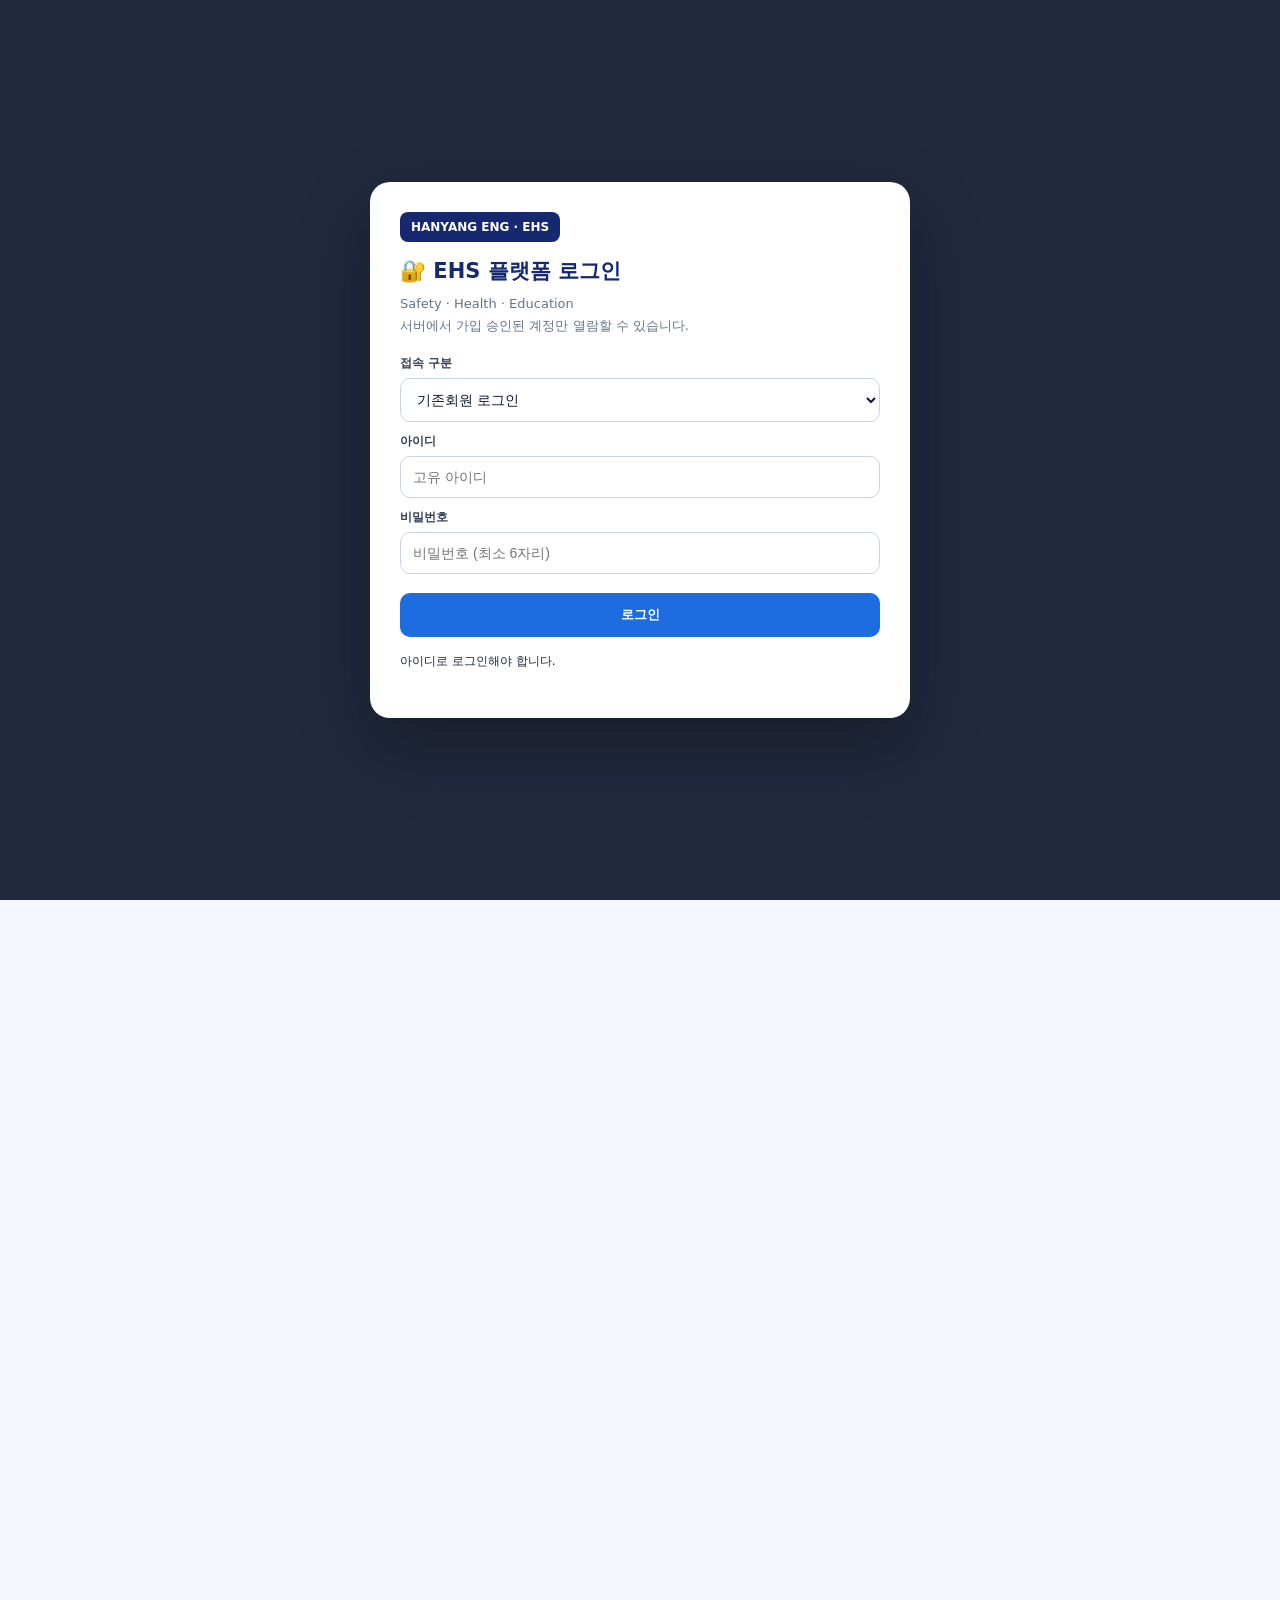
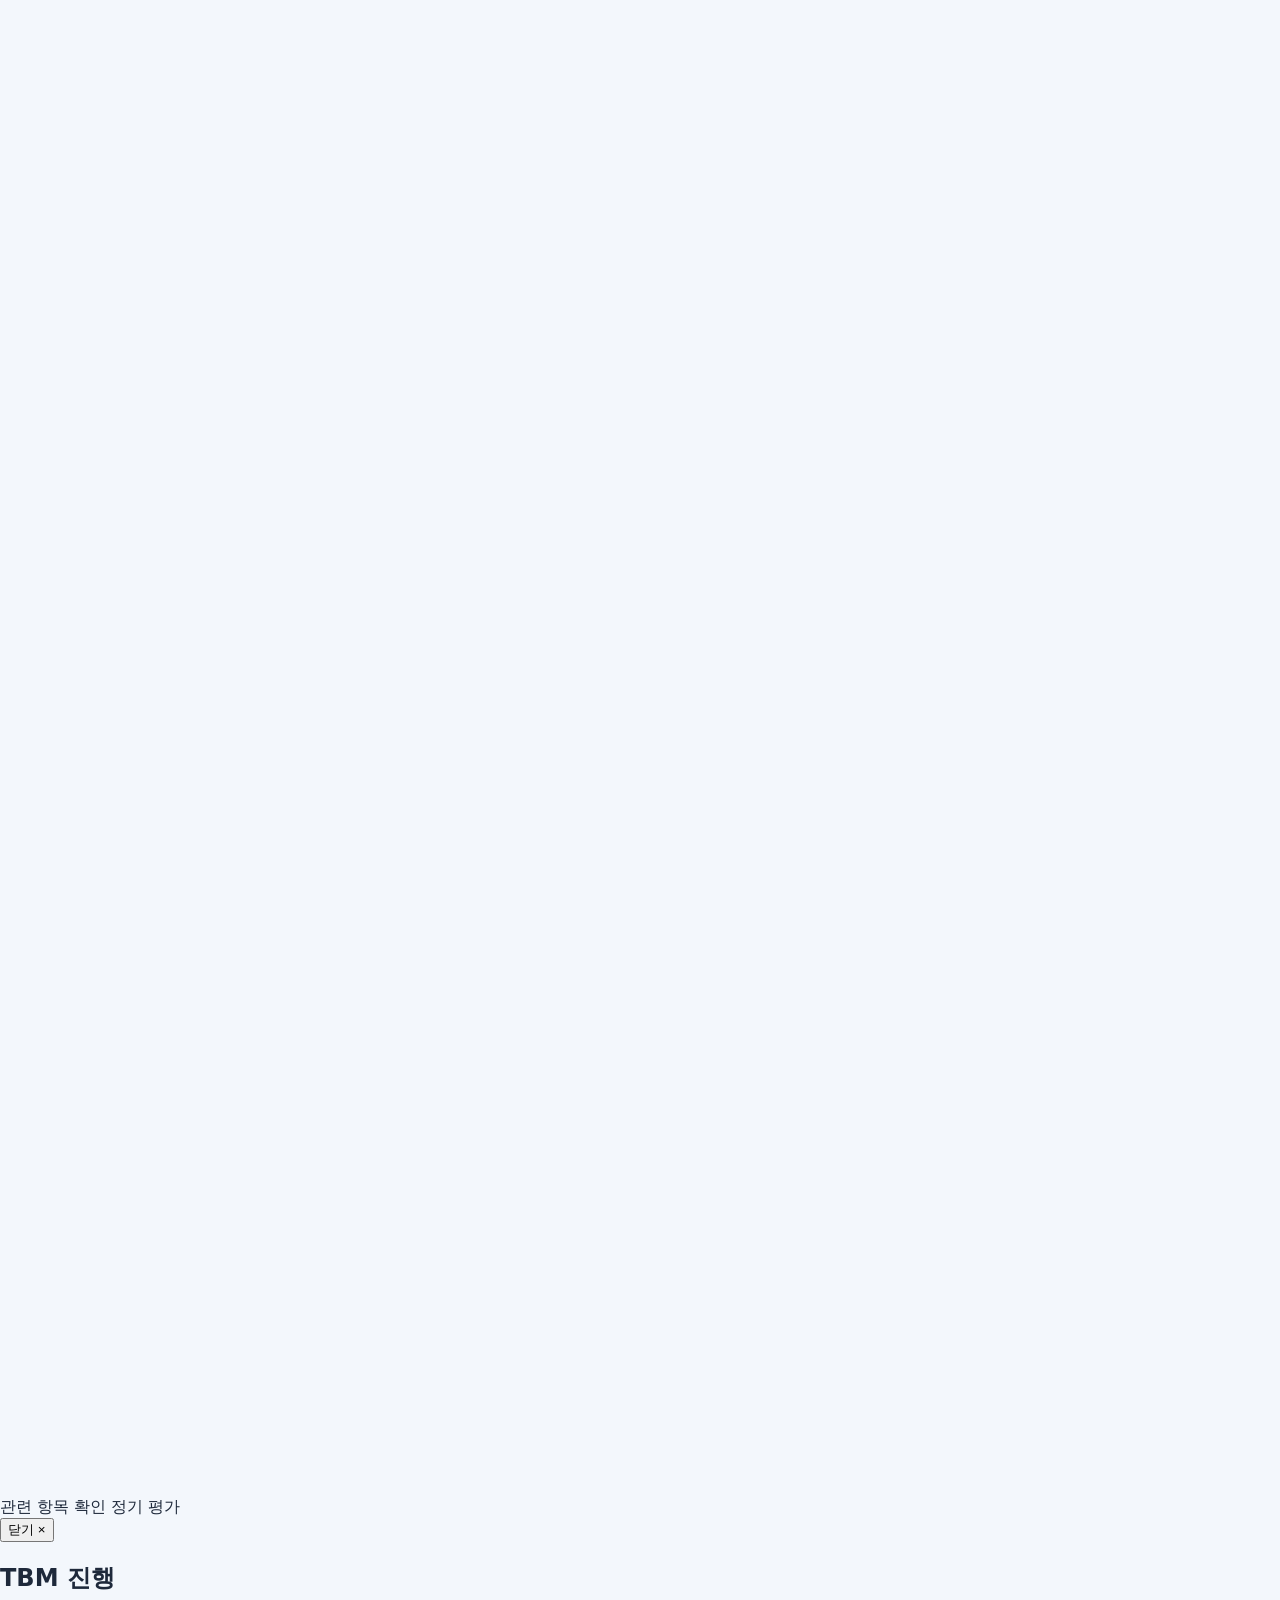
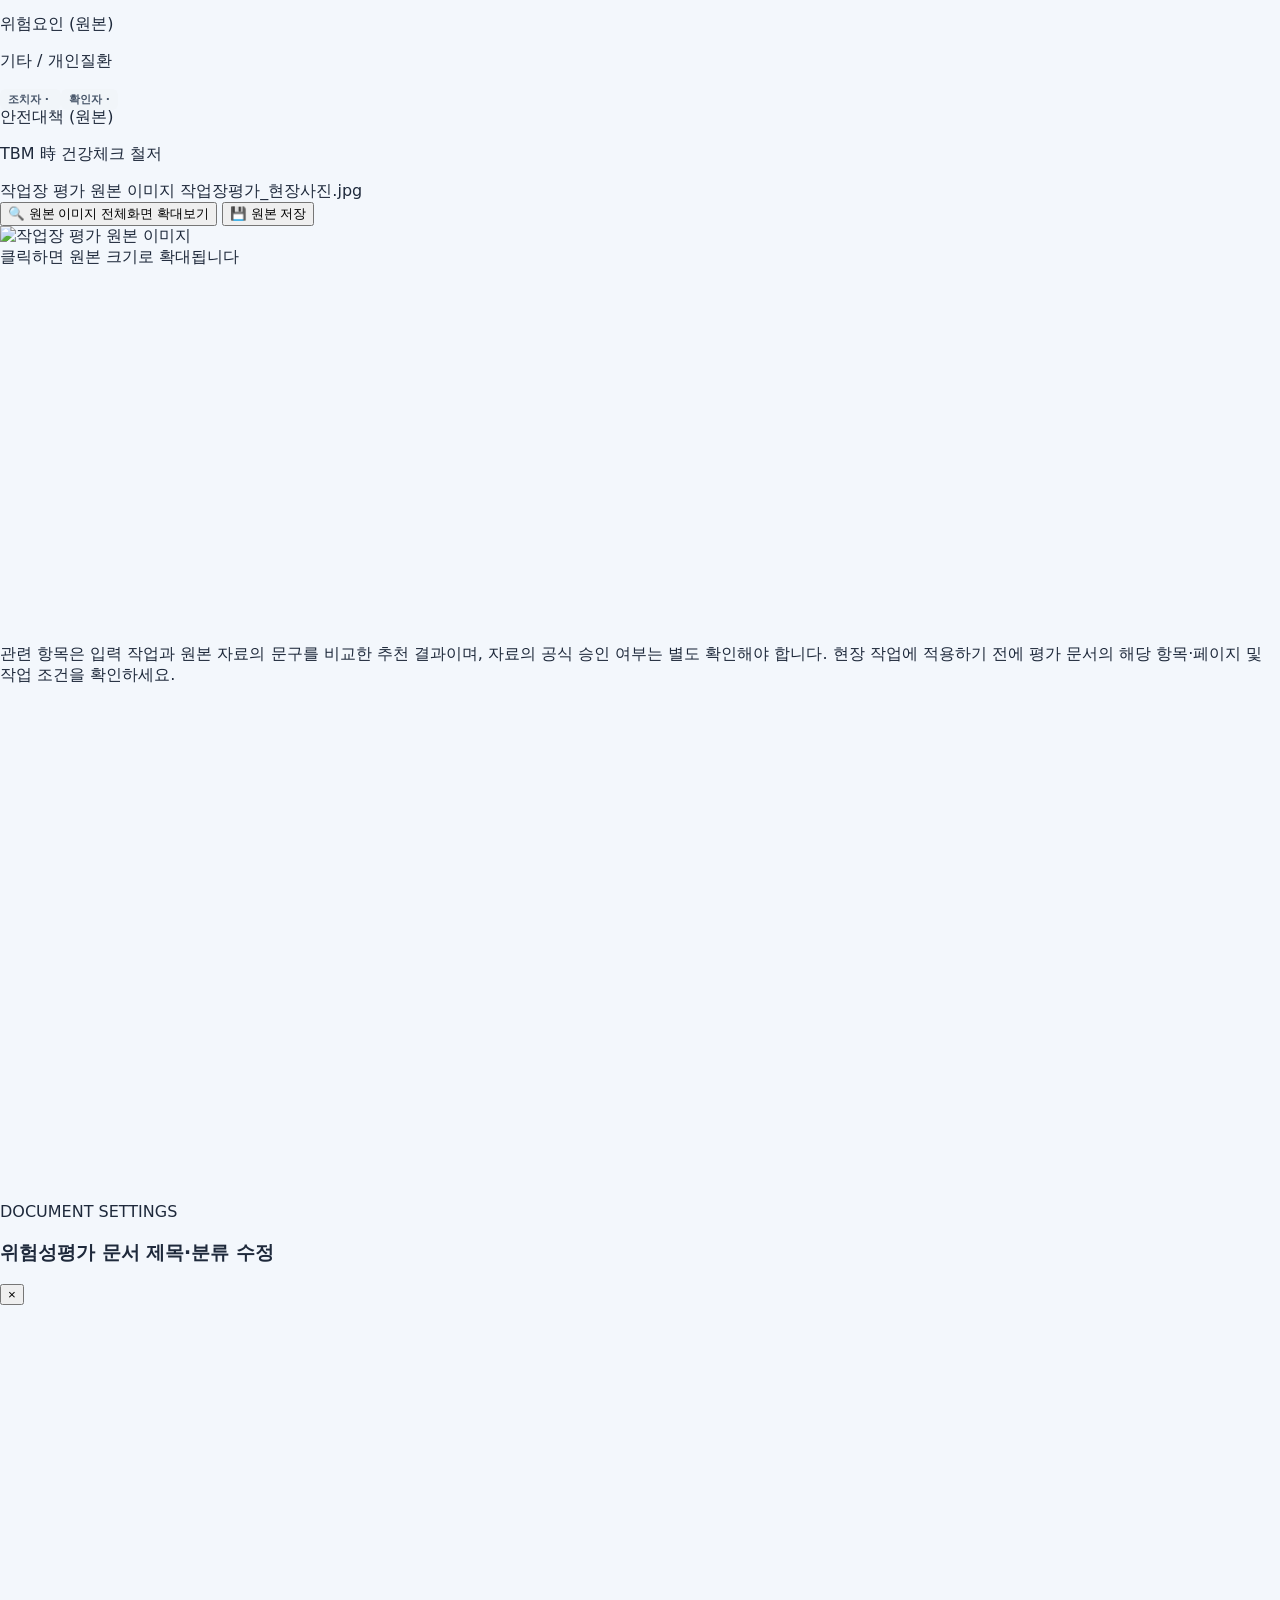
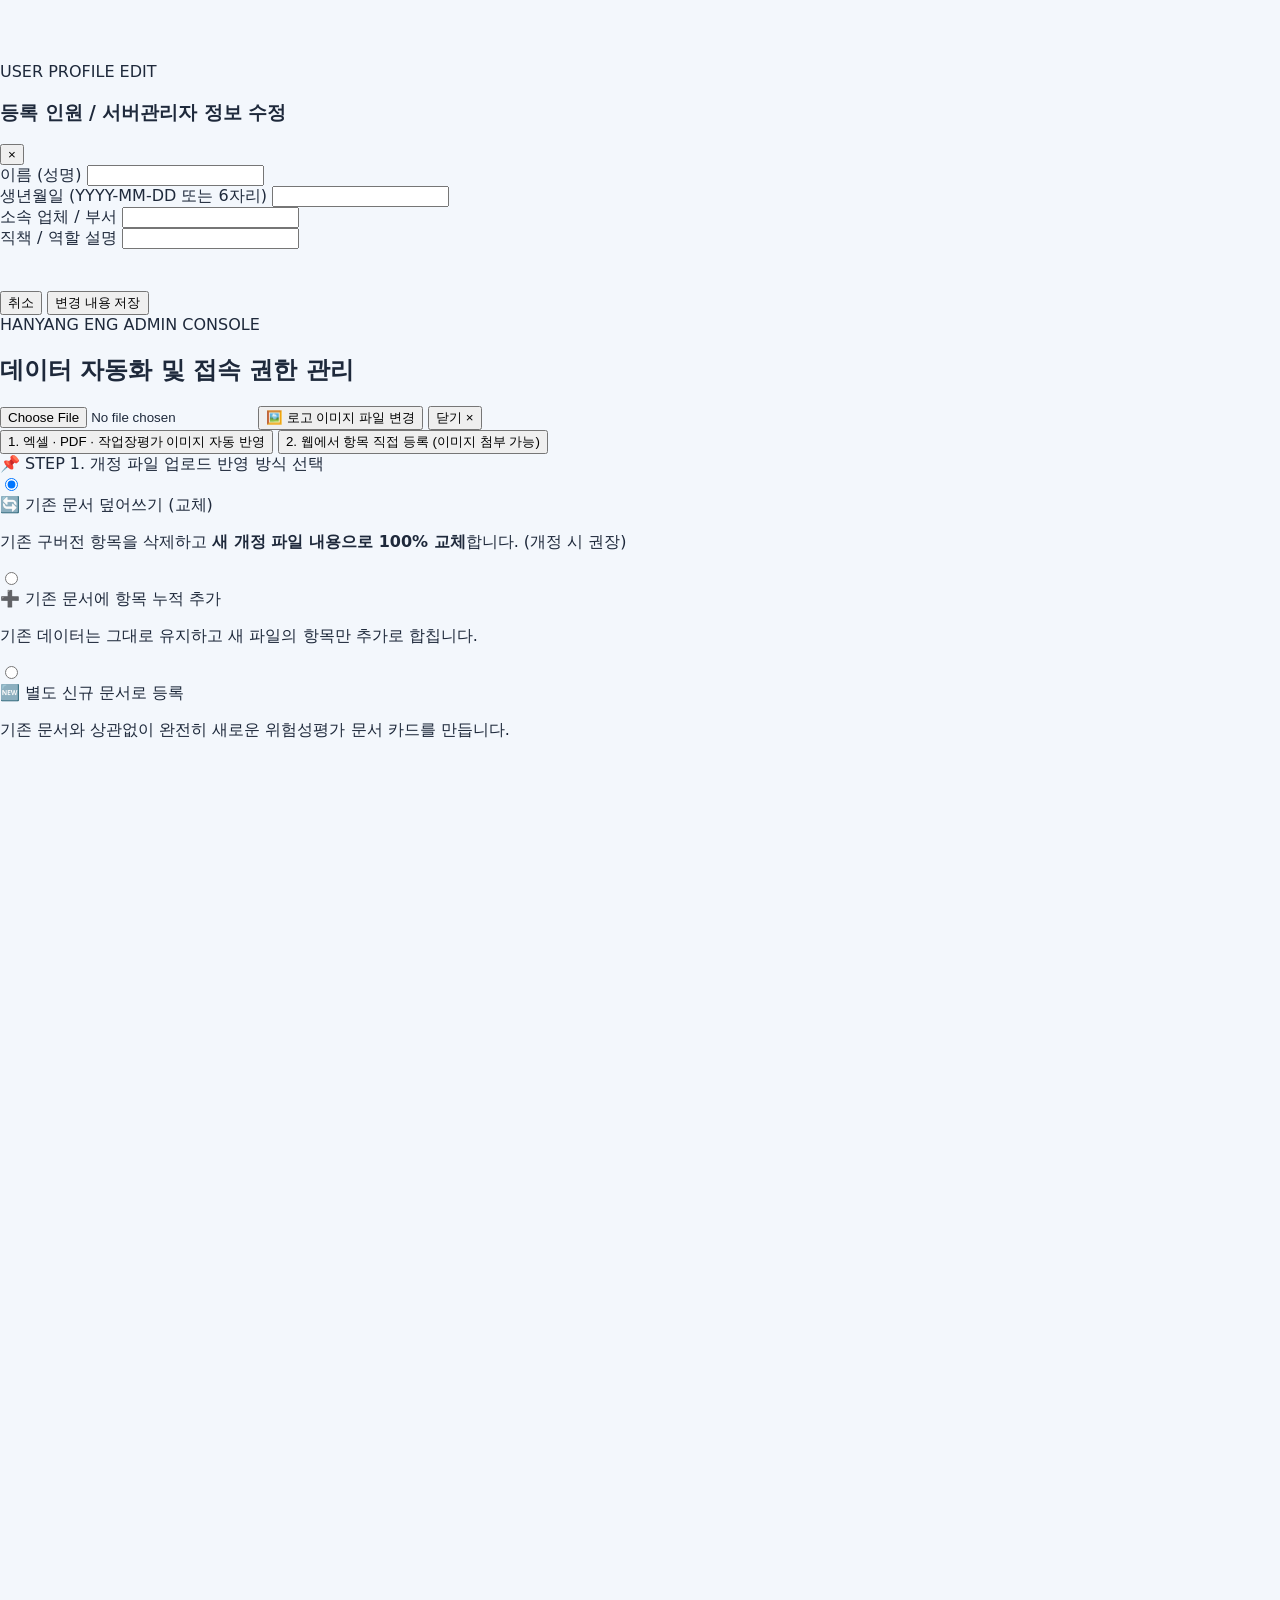
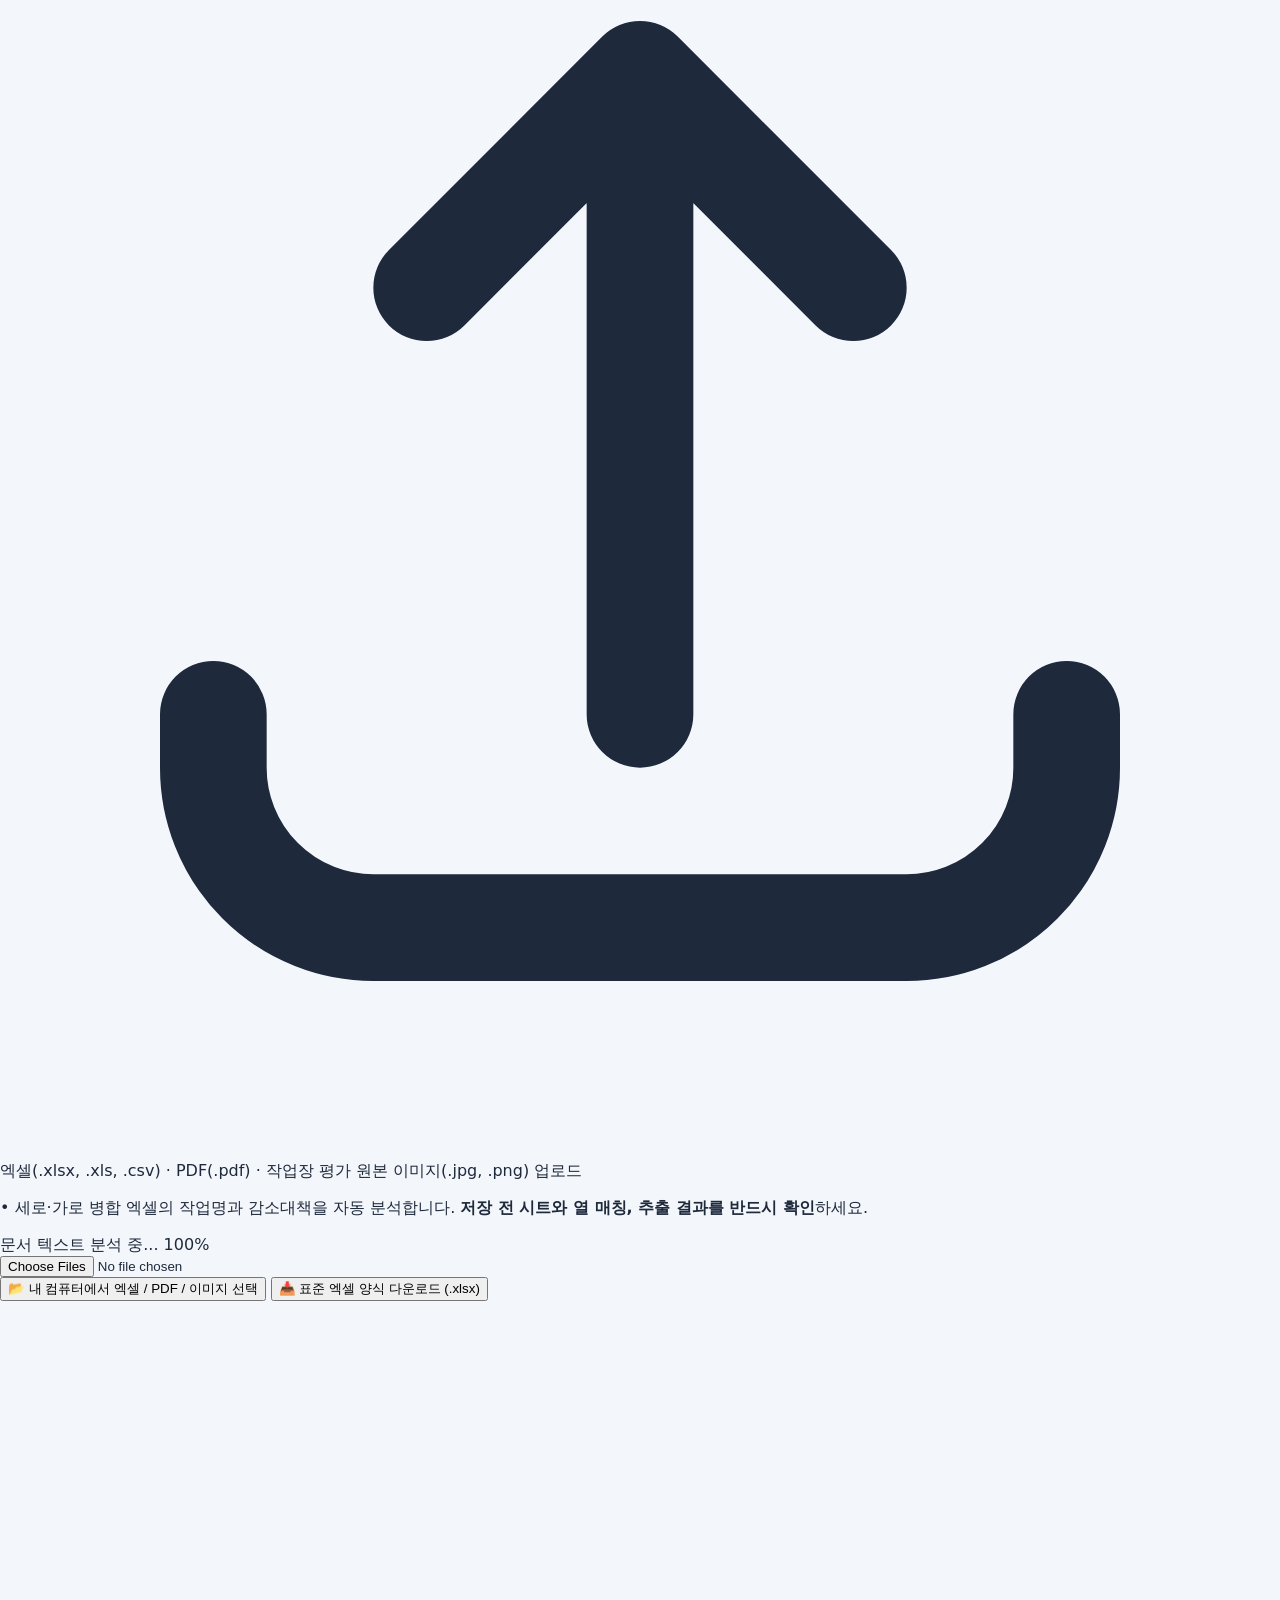
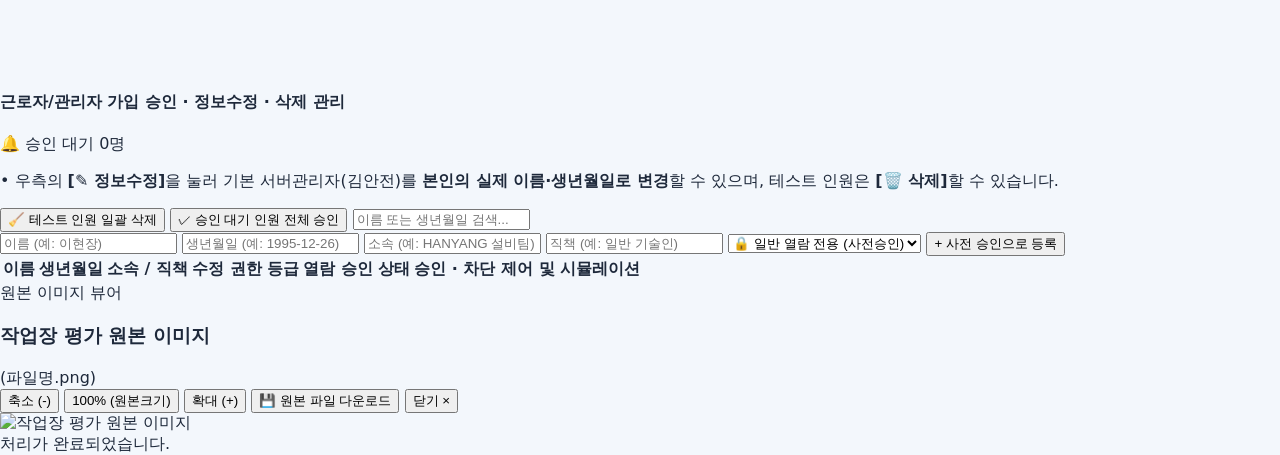
==== commit 5818f8f8: "Show verified Excel action and confirmation names separately; preserve legacy measure and import ide" ====
--- a/index.html
+++ b/index.html
@@ -377,10 +377,6 @@
           <span class="text-[11px] text-blue-600 font-semibold underline ml-0.5" id="sheHeaderAccessShortcut">권한</span>
         </button>
 
-        <button id="headerAdminBtn" style="display:none" onclick="handleHeaderAdminClick()" class="relative px-4 py-1.5 rounded-lg border border-slate-300 bg-white hover:bg-slate-50 text-slate-700 text-xs sm:text-sm font-semibold shadow-2xs transition flex items-center gap-1.5">
-          <span id="headerAdminBtnText">⚙️ 엑셀·PDF 업로드 / 서버관리자</span>
-          <span id="pendingCountHeaderBadge" class="hidden px-1.5 py-0.5 rounded-full bg-amber-500 text-white text-[10px] font-extrabold leading-none">1</span>
-        </button>
 <div id="sheHeaderActions" style="display:flex;gap:7px;align-items:center;flex-wrap:wrap;margin-left:auto;">
   <button id="sheSearchBackButton" class="she-header-control" type="button" style="display:none">🏠 EHS 메인으로</button>
   <button id="sheRiskRefreshBtn" class="she-header-control" type="button" style="display:none" title="서버에서 위험성평가 자료를 읽기 전용으로 다시 불러옵니다">🔄 자료 새로고침</button>
@@ -740,6 +736,10 @@
           </p>
         </div>
 
+        <div id="modalSourceRoles" class="hidden flex flex-wrap gap-2 mb-5 text-xs sm:text-sm">
+          <span class="she-badge she-badge-slate">조치자 · <span id="modalActionBy"></span></span>
+          <span class="she-badge she-badge-slate">확인자 · <span id="modalCheckedBy"></span></span>
+        </div>
         <div class="mb-7">
           <div class="text-xs sm:text-sm font-bold text-[#1d6ce0] mb-1.5">안전대책 (원본)</div>
           <p id="modalMeasureText" class="text-sm sm:text-[15px] text-slate-700 leading-relaxed">
@@ -1314,6 +1314,8 @@
                     <th class="py-2 px-3 w-32 text-blue-700">작업명</th>
                     <th class="py-2 px-3 w-28">기인물</th>
                     <th class="py-2 px-3 w-36 text-red-600">위험요인</th>
+                    <th class="py-2 px-3 w-28">조치자</th>
+                    <th class="py-2 px-3 w-28">확인자</th>
                     <th class="py-2 px-3 text-emerald-700">원본 안전대책 ([사고] 배지 및 본문 통합)</th>
                   </tr>
                 </thead>
@@ -2212,7 +2214,7 @@
         container.innerHTML = `
           <div class="bg-white rounded-xl border border-slate-200 p-12 text-center">
             <p class="text-slate-700 font-bold text-base mb-1">검색 조건에 일치하는 위험성평가 항목이 없습니다.</p>
-            <p class="text-slate-400 text-xs mb-4">다른 작업명 키워드로 검색하거나 우측 상단 [엑셀·PDF 업로드 / 서버관리자]에서 데이터를 추가해 보세요.</p>
+            <p class="text-slate-400 text-xs mb-4">다른 작업명 키워드로 검색하거나 전체 문서 목록의 [엑셀·PDF 자동 반영]에서 데이터를 추가해 보세요.</p>
             <button onclick="switchToDocumentGrid()" class="px-4 py-2 rounded-lg bg-[#1d6ce0] text-white text-xs font-bold">
               전체 문서 목록으로 돌아가기
             </button>
@@ -2245,12 +2247,13 @@
             <span class="px-2.5 py-1 rounded-md bg-red-50 text-red-600 border border-red-200 text-xs font-bold">
               위험요인 · ${sheDisplayText(item.hazardText)}
             </span>
+            ${riskSourceParts(item) ? `<span class="she-badge she-badge-slate">조치자 · ${sheDisplayText(riskSourceParts(item).actionBy || '미기재')}</span><span class="she-badge she-badge-slate">확인자 · ${sheDisplayText(riskSourceParts(item).checkedBy || '미기재')}</span>` : ''}
           </div>
 
           <div class="bg-[#f8fafd] border border-slate-200/80 rounded-lg p-4 mb-4">
             <div class="text-xs font-bold text-[#1d6ce0] mb-1">원본 안전대책</div>
             <p class="text-xs sm:text-sm text-slate-700 leading-relaxed">
-              ${sheDisplayText(item.measureText)}
+              ${sheDisplayText(riskDisplayedMeasure(item))}
             </p>
           </div>
 
@@ -2308,7 +2311,11 @@
       document.getElementById('modalEvalTypeBadge').textContent = item.evalType;
       document.getElementById('modalTaskTitle').textContent = item.taskTitle;
       document.getElementById('modalHazardText').textContent = item.hazardText;
-      document.getElementById('modalMeasureText').textContent = item.measureText;
+      const sourceParts = riskSourceParts(item);
+      document.getElementById('modalMeasureText').textContent = riskDisplayedMeasure(item);
+      document.getElementById('modalSourceRoles').classList.toggle('hidden', !sourceParts);
+      document.getElementById('modalActionBy').textContent = sourceParts?.actionBy || '미기재';
+      document.getElementById('modalCheckedBy').textContent = sourceParts?.checkedBy || '미기재';
 
       const imgSection = document.getElementById('modalImageSection');
       const imgPreview = document.getElementById('modalOriginalImagePreview');
@@ -2336,7 +2343,7 @@
       document.getElementById('editEvalType').value = item.evalType;
       document.getElementById('editCauseObj').value = item.causeObj;
       document.getElementById('editHazardText').value = item.hazardText;
-      document.getElementById('editMeasureText').value = item.measureText;
+      document.getElementById('editMeasureText').value = riskDisplayedMeasure(item);
       document.getElementById('editPageNo').value = item.pageNo;
       document.getElementById('editRowNo').value = item.rowNo;
       document.getElementById('editRevInfo').value = item.revInfo;
@@ -2428,7 +2435,7 @@
       item.evalType = document.getElementById('editEvalType').value;
       item.causeObj = document.getElementById('editCauseObj').value.trim();
       item.hazardText = document.getElementById('editHazardText').value.trim();
-      item.measureText = document.getElementById('editMeasureText').value.trim();
+      riskSaveDisplayedMeasure(item, document.getElementById('editMeasureText').value.trim());
       item.pageNo = document.getElementById('editPageNo').value.trim() || '1페이지';
       item.rowNo = document.getElementById('editRowNo').value.trim() || '1행';
       item.revInfo = document.getElementById('editRevInfo').value.trim() || '미기재';
@@ -3452,6 +3459,63 @@
     }
 
     // 지정된 가로 열 범위 [startCol, endCol] 안에서 셀 텍스트를 추출 (안전대책의 경우 [사고] 배지와 본문을 자동 결합)
+    // Optional Excel-source fields: keep the legacy measureText unchanged for
+    // existing duplicate keys, server validation, search and row linking.
+    function riskSourceParts(item) {
+      const parts = item?.excelSourceParts;
+      if (!parts || typeof parts.body !== 'string' || !parts.body ||
+          typeof parts.actionBy !== 'string' || typeof parts.checkedBy !== 'string') return null;
+      const raw = String(item.measureText ?? '');
+      return raw === parts.body || raw.startsWith(parts.body + ' ') ? parts : null;
+    }
+
+    function riskDisplayedMeasure(item) {
+      return riskSourceParts(item)?.body ?? item.measureText;
+    }
+
+    function riskSourceColumns(rows2D, headerRowIdx, colMap, spans) {
+      if (headerRowIdx < 0 || colMap.measureCol < 0) return null;
+      const tokens = (rows2D[headerRowIdx] || []).map(cleanHeaderToken);
+      const unique = label => {
+        const matches = [];
+        tokens.forEach((token, i) => { if (token === label) matches.push(i); });
+        return matches.length === 1 ? matches[0] : -1;
+      };
+      const action = unique('조치자'), check = unique('확인자');
+      const m = colMap.measureCol;
+      if (!['위험성감소대책','감소대책','안전대책','개선대책','안전보건조치','안전조치','예방대책','관리대책'].includes(tokens[m]) ||
+          action <= m || check <= m || action === check) return null;
+      // Only explicit source headers may terminate the body. Do not infer
+      // names from commas, name length, or text in the mitigation itself.
+      const boundary = tokens.findIndex((t, c) => c > m &&
+        ['잔여위험성','개선후위험성','개선후','조치자','확인자'].includes(t));
+      if (boundary <= m) return null;
+      return { action, check, bodySpan: [m, Math.min(spans.measureSpan[1], boundary - 1)] };
+    }
+
+    function riskExtractSourceParts(row, columns, rawMeasure) {
+      if (!columns) return null;
+      const body = readSpanText(row, columns.bodySpan, true);
+      if (!body || !(rawMeasure === body || rawMeasure.startsWith(body + ' '))) return null;
+      const read = col => String(row[col] ?? '').trim();
+      return { body, actionBy: read(columns.action), checkedBy: read(columns.check) };
+    }
+
+    function riskSaveDisplayedMeasure(item, value) {
+      const parts = riskSourceParts(item);
+      if (!parts || !value) {
+        item.measureText = value;
+        if (item.excelSourceParts) delete item.excelSourceParts;
+        return;
+      }
+      // A no-op edit is byte-identical; an intentional body edit retains
+      // the original suffix so existing dedup/storage semantics stay intact.
+      if (value !== parts.body) {
+        item.measureText = value + item.measureText.slice(parts.body.length);
+        item.excelSourceParts = { ...parts, body: value };
+      }
+    }
+
     function readSpanText(row, span, isMeasureSpan) {
       const [sCol, eCol] = span;
       if (sCol < 0) return '';
@@ -3599,6 +3663,7 @@
         : true;
 
       const spans = computeColumnSpans(rows2D, headerRowIdx, colMap);
+      const sourceColumns = riskSourceColumns(rows2D, headerRowIdx, colMap, spans);
       const startRow = headerRowIdx >= 0 ? headerRowIdx + 1 : 0;
 
       for (let r = startRow; r < rows2D.length; r++) {
@@ -3636,6 +3701,7 @@
         const finalCause = (rawCause ? rawCause : (useForwardFill ? lastValidCauseObj : '')) || '기타';
         const finalHazard = (rawHazard ? rawHazard : (useForwardFill ? lastValidHazardText : '')) || '위험요인 미기재';
         const finalMeasure = rawMeasure;
+        const excelSourceParts = riskExtractSourceParts(row, sourceColumns, rawMeasure);
 
         // A열(순서 열)에 적힌 원래 항목 번호가 있으면 참고하여 페이지 계산
         const seqNum = parseInt(String(row[0] || '').trim(), 10);
@@ -3648,6 +3714,7 @@
           causeObj: finalCause,
           hazardText: finalHazard,
           measureText: finalMeasure,
+          ...(excelSourceParts ? { excelSourceParts } : {}),
           itemNo: `${!isNaN(seqNum) && seqNum > 0 ? seqNum : (extracted.length + 1)}번 항목`,
           pageNo: `${approxPage}페이지`,
           duplicateInfo: '',
@@ -3732,7 +3799,7 @@
       if (items.length === 0) {
         tbody.innerHTML = `
           <tr>
-            <td colspan="5" class="py-6 text-center text-red-600 font-bold">
+            <td colspan="7" class="py-6 text-center text-red-600 font-bold">
               ⚠️ 현재 선택한 열(Column)에서 추출된 데이터가 없습니다. 위 드롭다운에서 [데이터 시작 방식]이나 [안전대책 열]을 변경해 보세요!
             </td>
           </tr>
@@ -3746,7 +3813,9 @@
           <td class="py-2 px-3 font-bold text-slate-900">${sheDisplayText(it.taskTitle)}</td>
           <td class="py-2 px-3 text-slate-600 font-semibold">${sheDisplayText(it.causeObj)}</td>
           <td class="py-2 px-3 font-extrabold text-red-600">${sheDisplayText(it.hazardText)}</td>
-          <td class="py-2 px-3 text-slate-700">${sheDisplayText(it.measureText)}</td>
+          <td class="py-2 px-3 text-slate-700">${sheDisplayText(riskSourceParts(it)?.actionBy || '—')}</td>
+          <td class="py-2 px-3 text-slate-700">${sheDisplayText(riskSourceParts(it)?.checkedBy || '—')}</td>
+          <td class="py-2 px-3 text-slate-700">${sheDisplayText(riskDisplayedMeasure(it))}</td>
         </tr>
       `).join('');
     }
@@ -4076,12 +4145,7 @@
       const tbody = document.getElementById('userTableBody');
       const pendingCount = authorizedUsers.filter(u => u.status === 'pending').length;
 
-      const headerPendingBadge = document.getElementById('pendingCountHeaderBadge');
       const adminPendingSummary = document.getElementById('adminPendingSummaryBadge');
-      if (headerPendingBadge) {
-        headerPendingBadge.textContent = pendingCount;
-        headerPendingBadge.classList.toggle('hidden', pendingCount === 0);
-      }
       if (adminPendingSummary) {
         adminPendingSummary.textContent = `🔔 승인 대기 ${pendingCount}명`;
         adminPendingSummary.className = pendingCount > 0
@@ -4386,7 +4450,6 @@
         const badge = document.getElementById('currentUserBadge');
         const roleBadge = document.getElementById('currentUserRoleBadge');
         const dot = document.getElementById('currentUserDot');
-        const admin = document.getElementById('headerAdminBtnText');
         if (badge) badge.textContent = active
           ? '접속중: ' + (v.name || v.login_id) : '로그인 필요';
         if (roleBadge) {
@@ -4401,15 +4464,12 @@
         }
         if (dot) dot.className = 'w-2 h-2 rounded-full ' +
           (active ? 'bg-emerald-500' : 'bg-slate-400');
-        if (admin) admin.textContent = active && window.SHESEC.canWrite(v,'safety')
-          ? '⚙️ 엑셀·PDF 업로드 / 서버관리자' : '🔒 관리자';
         document.getElementById('accessDeniedOverlay')?.classList.add('hidden');
         return;
       }
       const badge = document.getElementById('currentUserBadge');
       const roleBadge = document.getElementById('currentUserRoleBadge');
       const dot = document.getElementById('currentUserDot');
-      const adminBtnText = document.getElementById('headerAdminBtnText');
       const overlay = document.getElementById('accessDeniedOverlay');
       const overlayTitle = document.getElementById('deniedOverlayTitle');
       const overlayIconBox = document.getElementById('deniedOverlayIconBox');
@@ -4420,19 +4480,15 @@
       if (currentLoggedInUser.isAdmin && currentLoggedInUser.allowed) {
         roleBadge.textContent = '서버관리자';
         roleBadge.className = 'px-1.5 py-0.5 rounded text-[10px] font-extrabold bg-[#1d6ce0] text-white';
-        adminBtnText.textContent = '⚙️ 엑셀·PDF 업로드 / 서버관리자';
       } else if (currentLoggedInUser.allowed) {
         roleBadge.textContent = '열람전용 (수정불가)';
         roleBadge.className = 'px-1.5 py-0.5 rounded text-[10px] font-bold bg-slate-200 text-slate-700';
-        adminBtnText.textContent = '🔒 관리자';
       } else if (currentLoggedInUser.status === 'pending') {
         roleBadge.textContent = '승인대기';
         roleBadge.className = 'px-1.5 py-0.5 rounded text-[10px] font-bold bg-amber-100 text-amber-800';
-        adminBtnText.textContent = '🔒 관리자';
       } else {
         roleBadge.textContent = '접속차단';
         roleBadge.className = 'px-1.5 py-0.5 rounded text-[10px] font-bold bg-red-100 text-red-600';
-        adminBtnText.textContent = '🔒 관리자';
       }
 
       if (currentLoggedInUser.allowed) {
@@ -8861,7 +8917,6 @@
  const u=state.current;
  if($('currentUserBadge'))$('currentUserBadge').textContent=state.authorized?`접속중: ${u.name}`:'로그인 필요';
  if($('currentUserRoleBadge'))$('currentUserRoleBadge').textContent=isSuper()?'최고관리자':u?.role==='admin'?'관리자':u?.role==='viewer_admin'?'조회관리자':'기술인';
- if($('headerAdminBtn'))$('headerAdminBtn').style.display=(state.view==='search' && canEditSafety())?'inline-flex':'none';
  updateAdminMaintenanceUI();
  if($('sheLogoutBtn'))$('sheLogoutBtn').style.display=state.authorized?'inline-flex':'none';
  if($('sheV24PasswordChange'))$('sheV24PasswordChange').style.display=state.authorized?'inline-flex':'none';
@@ -9106,6 +9161,7 @@
   }
   function createRiskCard(item, idx) {
     const f = fieldsOf(item);
+    const sourceParts = riskSourceParts(item);
     let correctNo = f.no;
     if (window.sheV32?.lookupSerial) {
       try {
@@ -9125,9 +9181,10 @@
         <span class="she-badge she-badge-blue">${esc(f.eval || '위험성평가')}</span>
         <span class="she-badge she-badge-slate">기인물 · ${esc(f.cause)}</span>
         <span class="she-badge she-badge-red">위험요인 · ${esc(f.hazard)}</span>
+        ${sourceParts ? `<span class="she-badge she-badge-slate">조치자 · ${esc(sourceParts.actionBy || '미기재')}</span><span class="she-badge she-badge-slate">확인자 · ${esc(sourceParts.checkedBy || '미기재')}</span>` : ''}
         ${f.rev ? `<span class="she-badge she-badge-green">${esc(f.rev)} · ${esc(f.approved)}</span>` : ''}
       </div>
-      <div class="she-measure"><strong>원본 안전대책</strong><p>${esc(f.measure)}</p></div>
+      <div class="she-measure"><strong>원본 안전대책</strong><p>${esc(riskDisplayedMeasure(item) ?? f.measure)}</p></div>
       ${f.image && /^(data:image\/|https:\/\/)/.test(f.image)
         ? `<div class="she-image-row"><img loading="lazy" src="${esc(f.image)}" alt="첨부 원본 이미지"><span>🖼️ ${esc(f.imageName || '첨부 원본 이미지')} · 상세보기에서 확대 가능</span></div>` : ''}
       <div class="she-risk-meta"><span>원본 ${esc(f.doc)} · 항목 ${esc(correctNo)}번 · 페이지 ${esc(f.page)} · 원본행 ${esc(f.row)}</span><b>원본 위치 및 상세보기 →</b></div>`;
